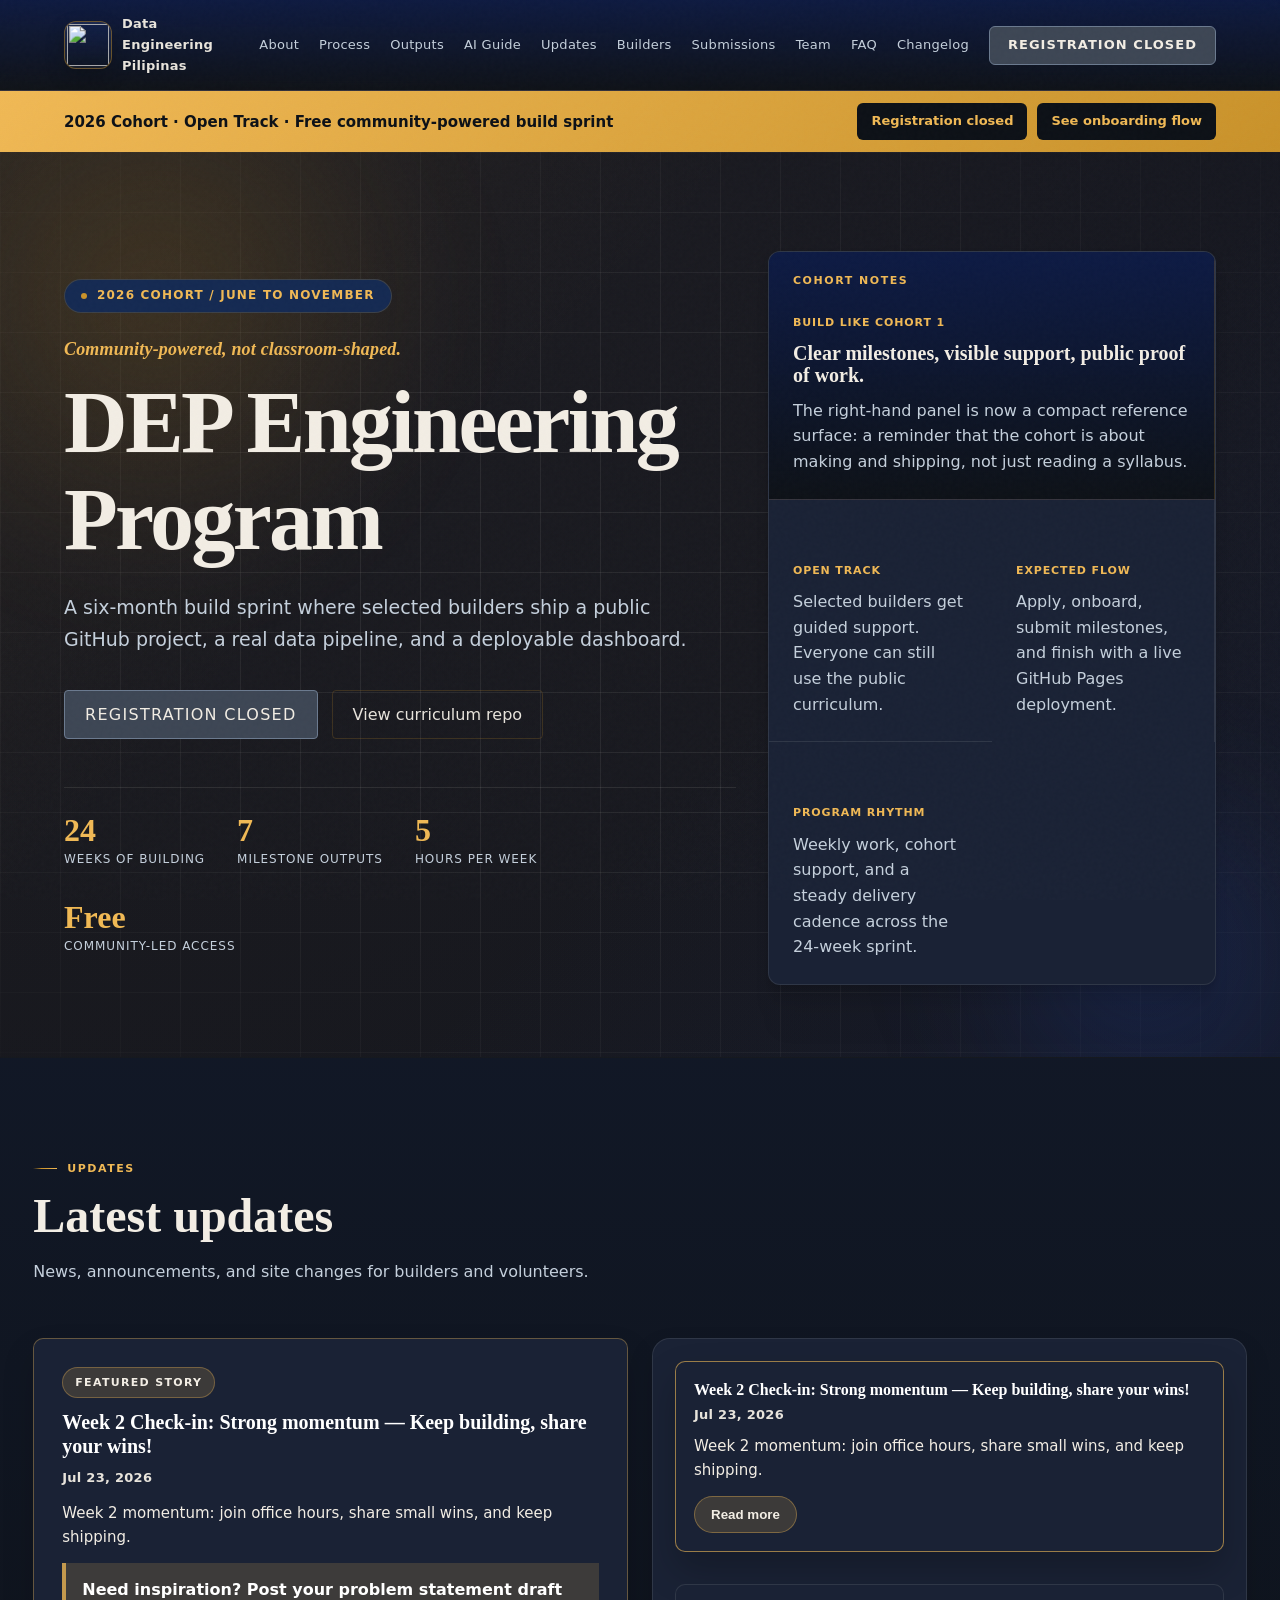
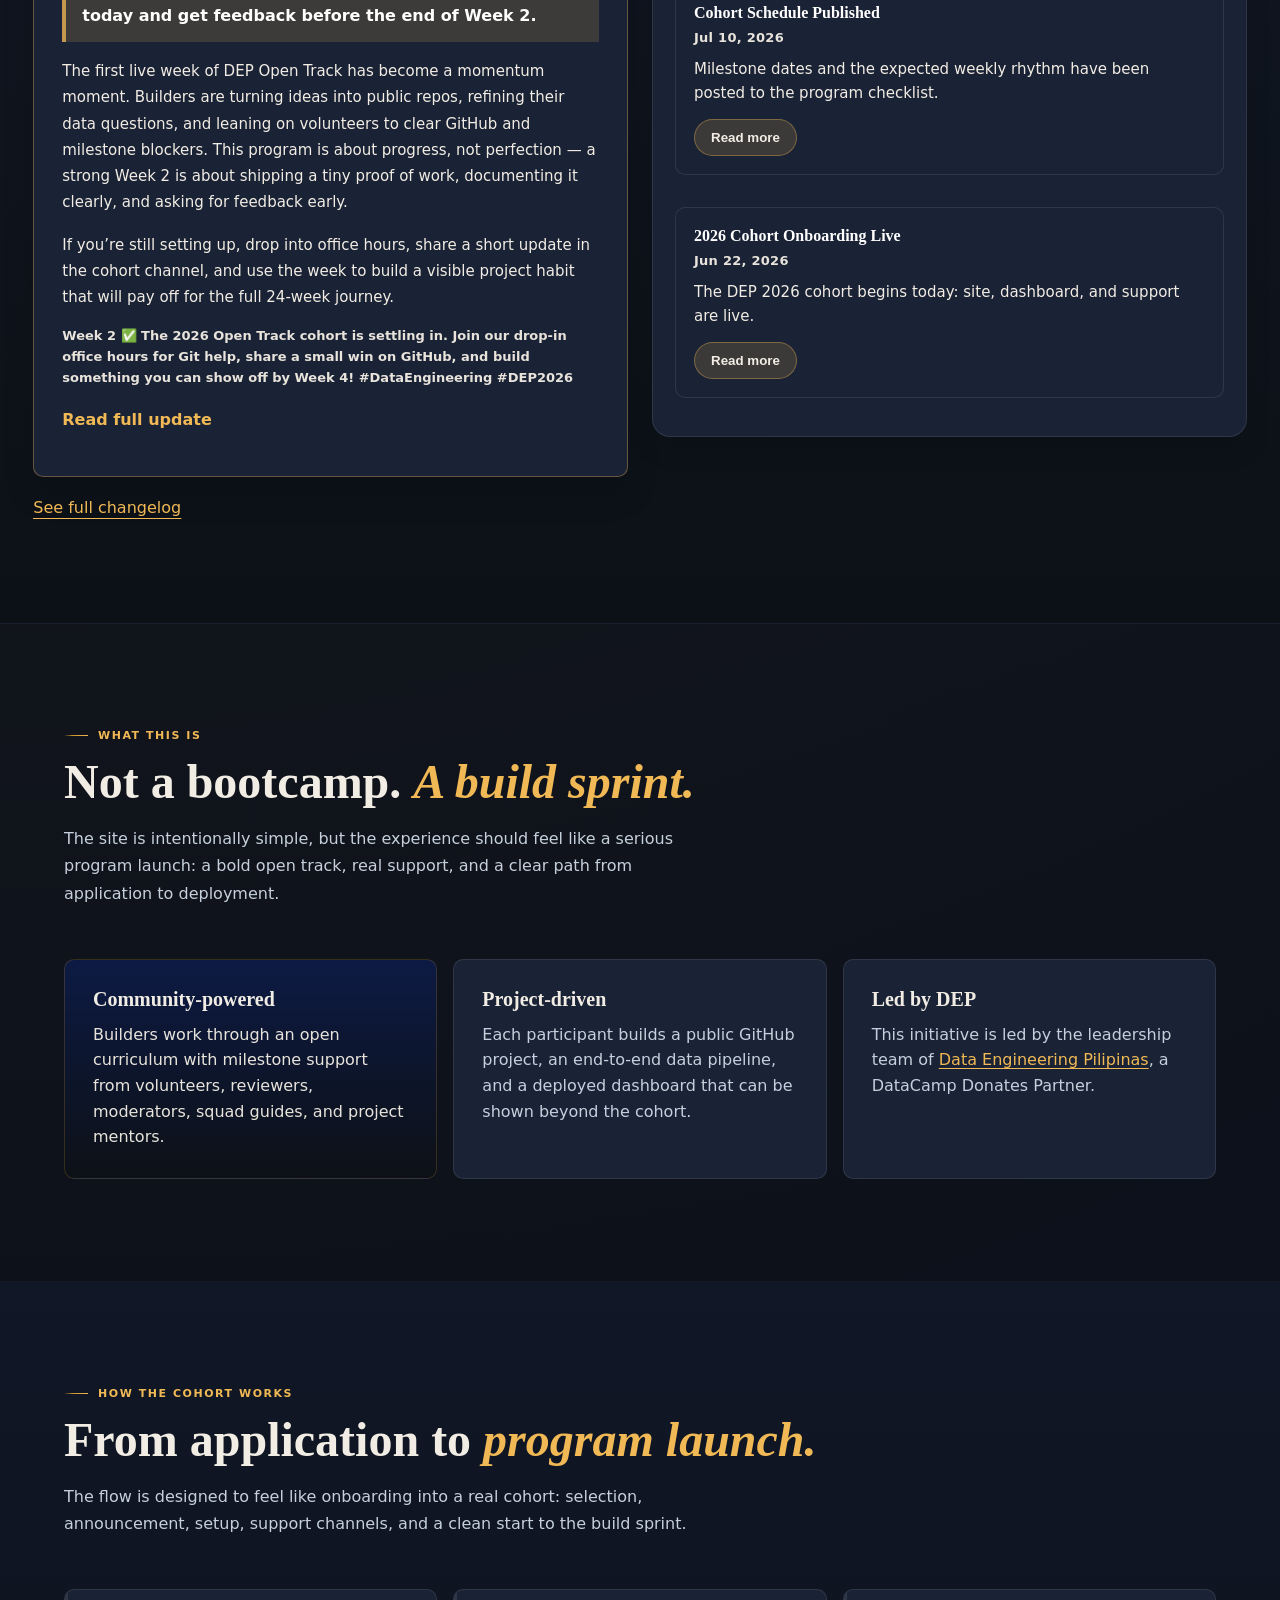
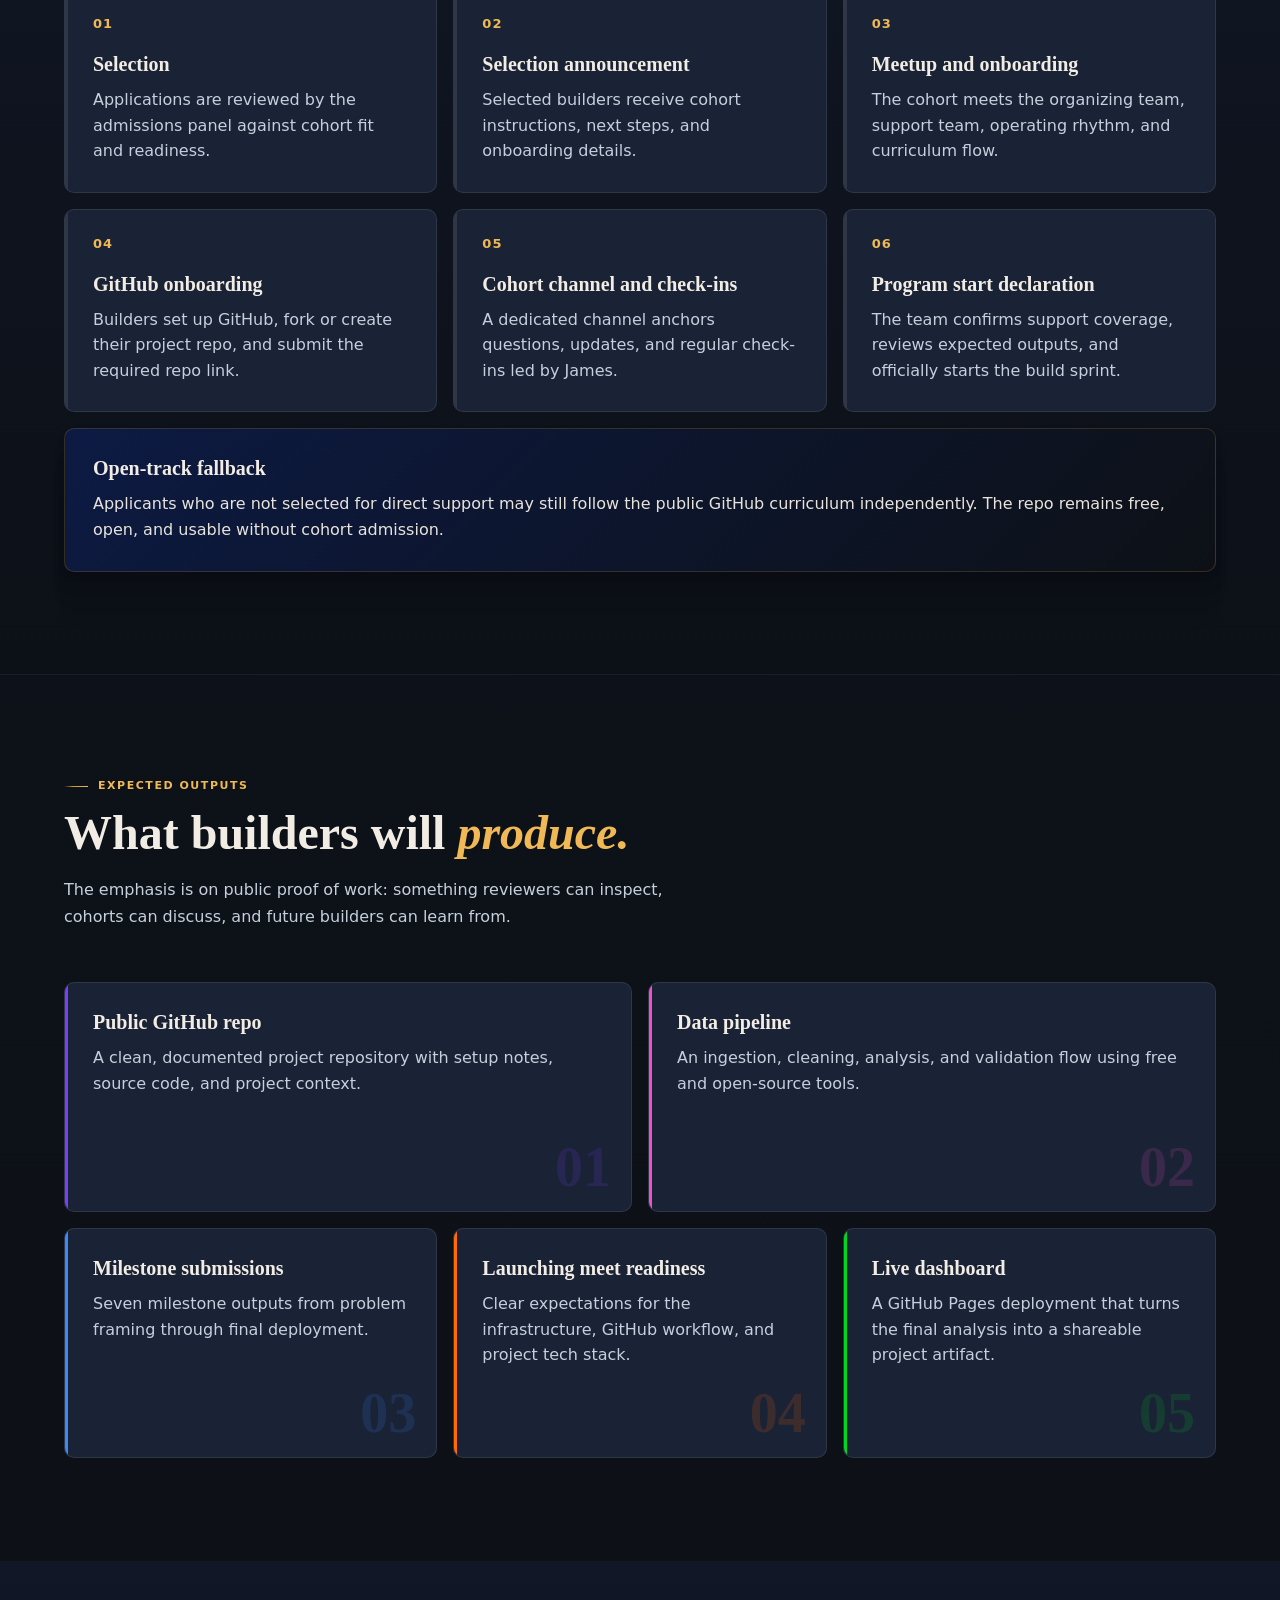
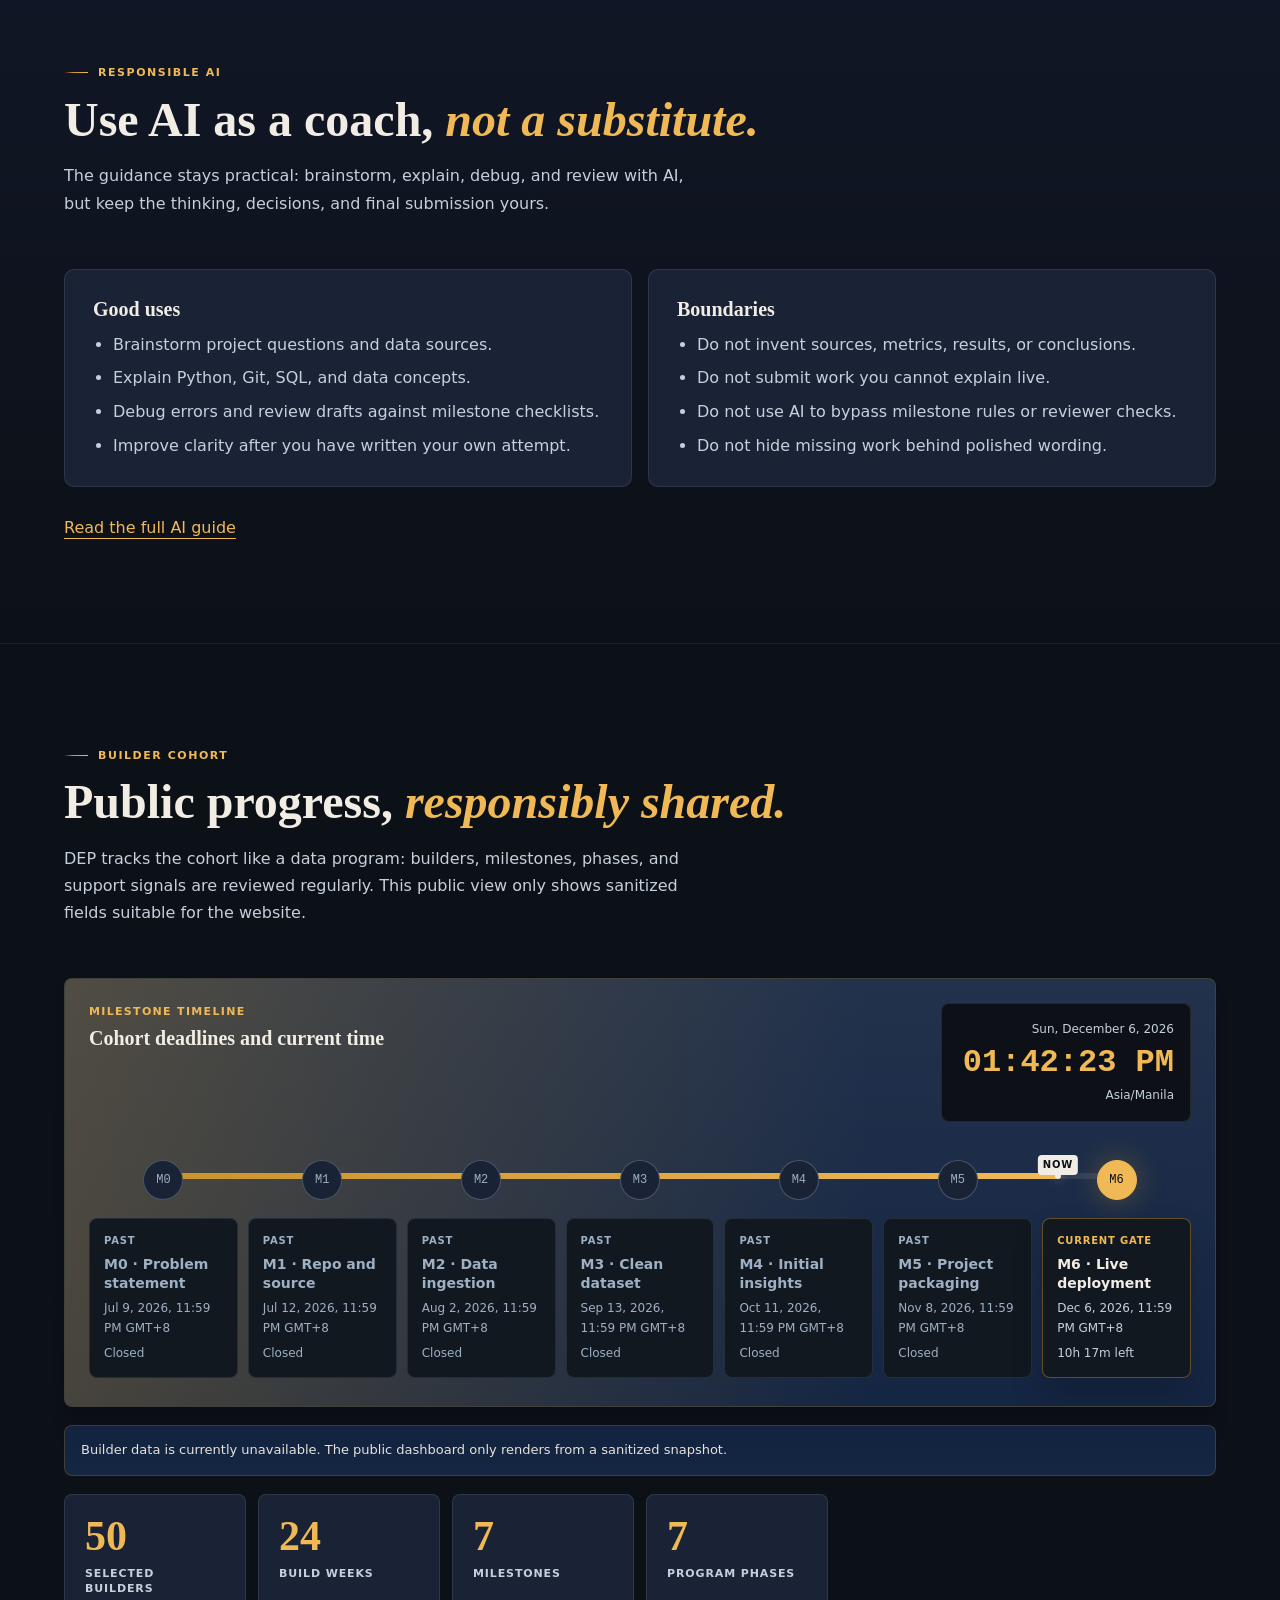
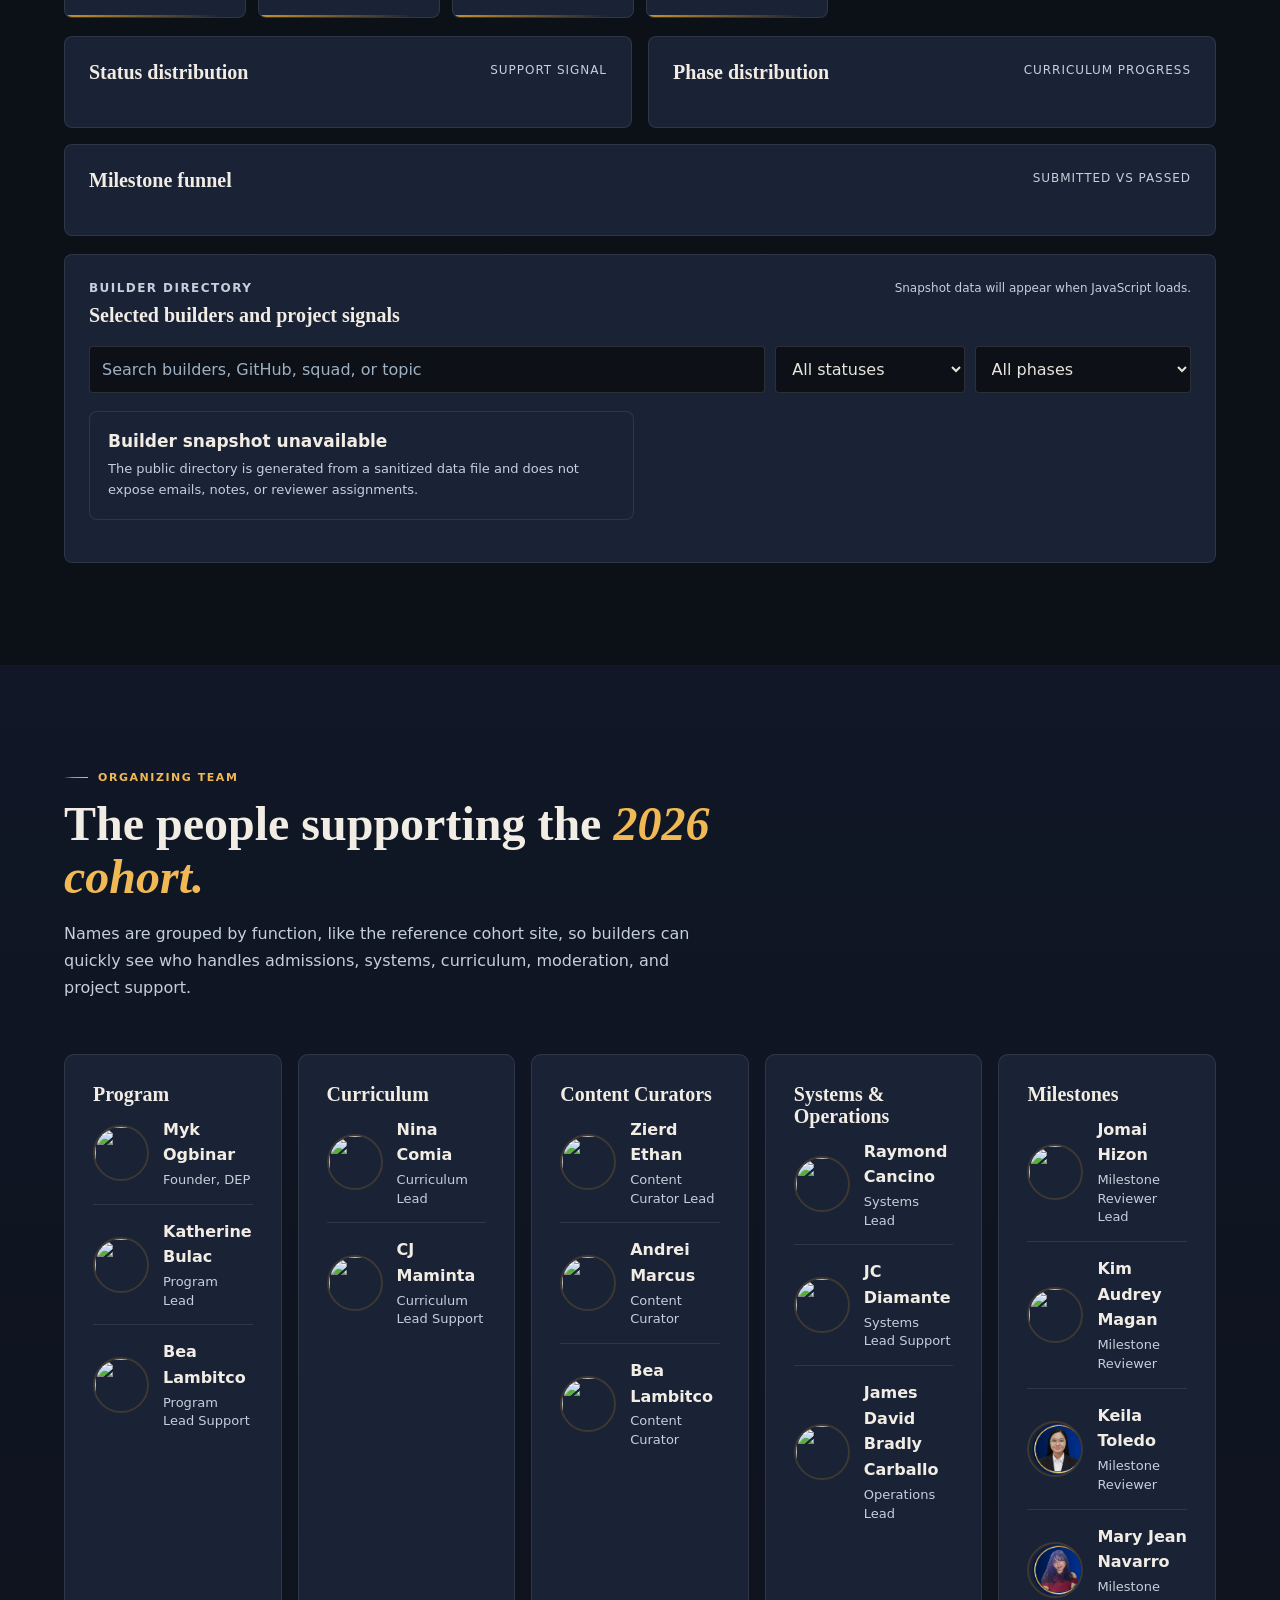
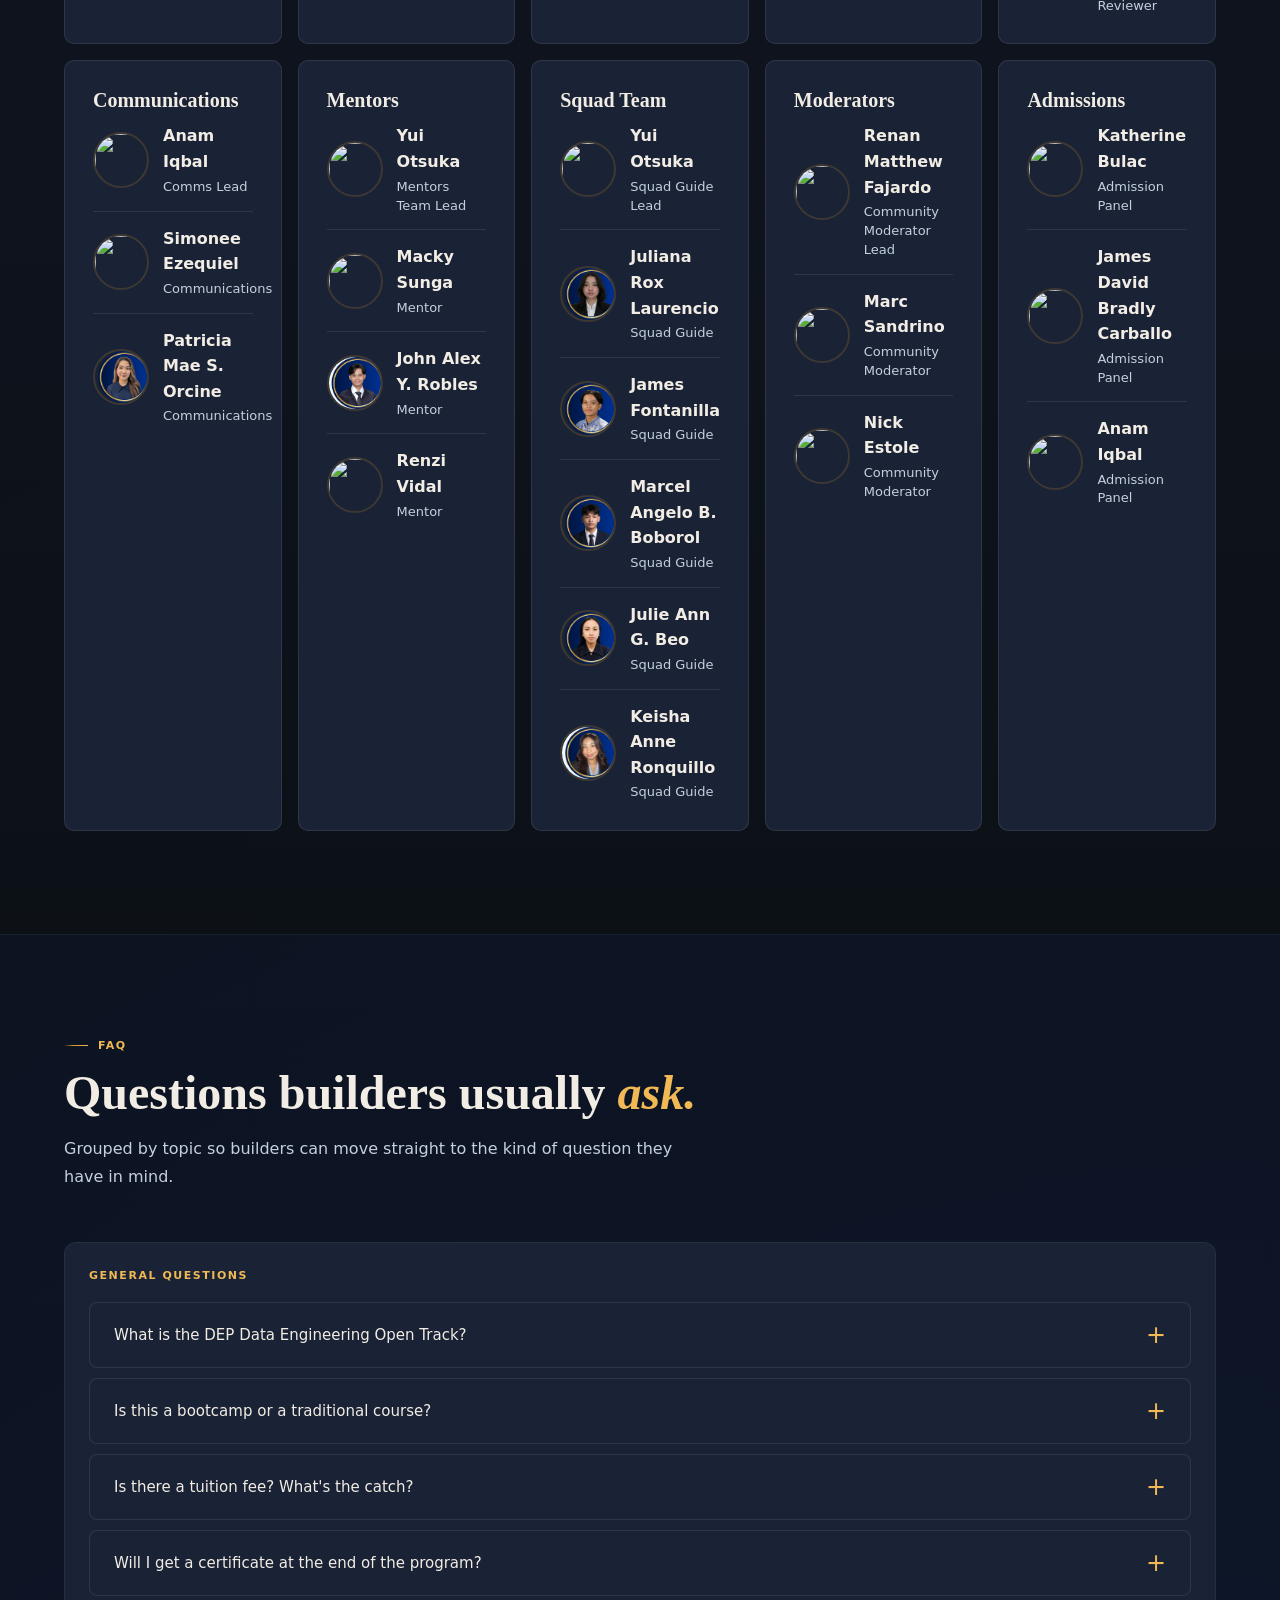
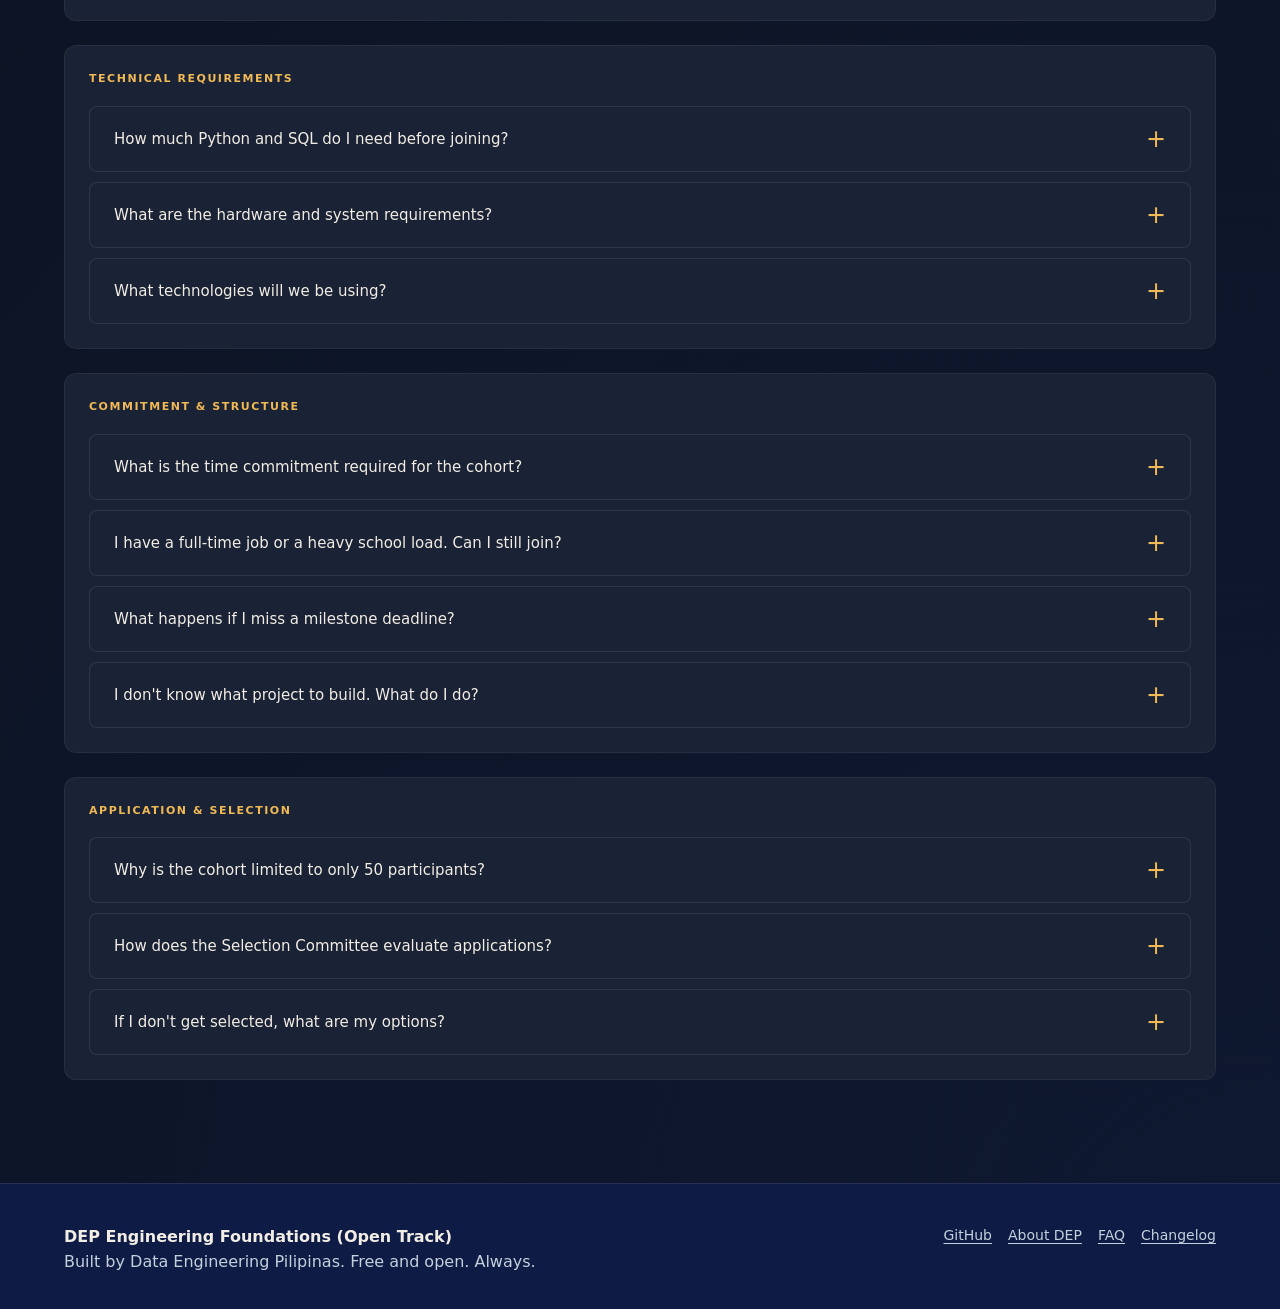
==== docs/index.html @ 357422e7 "fix volunteer LinkedIn URL and JSON-driven update routing" ====
<!doctype html>
<html lang="en">
    <head>
        <meta charset="utf-8" />
        <meta name="viewport" content="width=device-width, initial-scale=1" />
        <meta
            name="description"
            content="Onboarding site for the DEP Engineering Program (Open Track) 2026 Cohort, a community-powered build sprint by Data Engineering Pilipinas."
        />
        <title>DEP Engineering Program</title>
        <link rel="stylesheet" href="assets/site.css?v=10" />
    </head>
    <body>
        <a class="skip-link" href="#main">Skip to content</a>

        <header class="site-header">
            <nav class="nav" aria-label="Primary navigation">
                <a class="brand" href="#top">
                    <span class="brand-mark" aria-hidden="true">
                        <img src="assets/dep-logo.png" alt="" />
                    </span>
                    <span class="brand-text">Data Engineering Pilipinas</span>
                </a>

                <button
                    class="nav-toggle"
                    type="button"
                    aria-expanded="false"
                    aria-controls="nav-links"
                >
                    <span class="nav-toggle-bar"></span>
                    <span class="nav-toggle-bar"></span>
                    <span class="nav-toggle-bar"></span>
                    <span class="sr-only">Open navigation</span>
                </button>

                <div class="nav-links" id="nav-links">
                    <a href="#about">About</a>
                    <a href="#process">Process</a>
                    <a href="#outputs">Outputs</a>
                    <a href="ai-guide.html">AI Guide</a>
                    <a href="#updates">Updates</a>
                    <a href="#builders">Builders</a>
                    <a href="progress.html">Submissions</a>
                    <a href="#team">Team</a>
                    <a href="#faq">FAQ</a>
                    <a href="changelog.html">Changelog</a>
                    <span class="nav-cta nav-cta-closed"
                        >Registration closed</span
                    >
                </div>
            </nav>
        </header>

        <main id="main">
            <div
                class="announcement-bar"
                role="note"
                aria-label="Cohort announcement"
            >
                <div class="announcement-inner">
                    <p class="announcement-text">
                        2026 Cohort · Open Track · Free community-powered build
                        sprint
                    </p>
                    <div class="announcement-links">
                        <span class="announcement-closed"
                            >Registration closed</span
                        >
                        <a href="#process">See onboarding flow</a>
                    </div>
                </div>
            </div>

            <section class="hero" id="top" aria-labelledby="hero-title">
                <div class="hero-grid-bg" aria-hidden="true"></div>
                <div class="hero-glow hero-glow-gold" aria-hidden="true"></div>
                <div class="hero-glow hero-glow-blue" aria-hidden="true"></div>
                <div class="hero-copy">
                    <p class="hero-eyebrow">2026 Cohort / June to November</p>
                    <p class="hero-tagline">
                        Community-powered, not classroom-shaped.
                    </p>
                    <h1 id="hero-title">DEP Engineering Program</h1>
                    <p class="hero-lede">
                        A six-month build sprint where selected builders ship a
                        public GitHub project, a real data pipeline, and a
                        deployable dashboard.
                    </p>
                    <div class="hero-actions" id="register">
                        <span
                            class="button button-primary"
                            role="status"
                            aria-label="Registration closed"
                            >Registration closed</span
                        >
                        <a
                            class="button button-secondary"
                            href="https://github.com/dataengineeringpilipinas/dep-data-engineering-open-track"
                            target="_blank"
                            rel="noopener noreferrer"
                            >View curriculum repo<span class="sr-only">
                                (opens in new tab)</span
                            ></a
                        >
                    </div>
                    <div class="hero-stats" aria-label="Cohort highlights">
                        <div>
                            <span class="hero-stat-num">24</span>
                            <span class="hero-stat-label"
                                >Weeks of building</span
                            >
                        </div>
                        <div>
                            <span class="hero-stat-num">7</span>
                            <span class="hero-stat-label"
                                >Milestone outputs</span
                            >
                        </div>
                        <div>
                            <span class="hero-stat-num">5</span>
                            <span class="hero-stat-label">Hours per week</span>
                        </div>
                        <div>
                            <span class="hero-stat-num">Free</span>
                            <span class="hero-stat-label"
                                >Community-led access</span
                            >
                        </div>
                    </div>
                </div>

                <aside class="hero-panel" aria-label="Cohort notes">
                    <div class="panel-note panel-note-highlight">
                        <span class="panel-kicker">Build like Cohort 1</span>
                        <h2 class="panel-title">
                            Clear milestones, visible support, public proof of
                            work.
                        </h2>
                        <p>
                            The right-hand panel is now a compact reference
                            surface: a reminder that the cohort is about making
                            and shipping, not just reading a syllabus.
                        </p>
                    </div>
                    <div class="panel-note">
                        <span class="panel-kicker">Open track</span>
                        <p>
                            Selected builders get guided support. Everyone can
                            still use the public curriculum.
                        </p>
                    </div>
                    <div class="panel-note">
                        <span class="panel-kicker">Expected flow</span>
                        <p>
                            Apply, onboard, submit milestones, and finish with a
                            live GitHub Pages deployment.
                        </p>
                    </div>
                    <div class="panel-note">
                        <span class="panel-kicker">Program rhythm</span>
                        <p>
                            Weekly work, cohort support, and a steady delivery
                            cadence across the 24-week sprint.
                        </p>
                    </div>
                </aside>
            </section>

            <section class="content-band updates-band" id="updates" aria-labelledby="updates-title">
                <div class="section-heading">
                    <p class="section-label">Updates</p>
                    <h2 class="section-h2" id="updates-title">Latest updates</h2>
                    <p class="section-sub">News, announcements, and site changes for builders and volunteers.</p>
                </div>

                <div class="updates-list" data-updates aria-live="polite">
                    <p class="builder-empty">Loading updates...</p>
                </div>

                <p class="text-link"><a href="changelog.html">See full changelog</a></p>
            </section>

            <section
                class="content-band"
                id="about"
                aria-labelledby="about-title"
            >
                <div class="section-heading">
                    <p class="section-label">What this is</p>
                    <h2 class="section-h2" id="about-title">
                        Not a bootcamp. <em>A build sprint.</em>
                    </h2>
                    <p class="section-sub">
                        The site is intentionally simple, but the experience
                        should feel like a serious program launch: a bold open
                        track, real support, and a clear path from application
                        to deployment.
                    </p>
                </div>

                <div class="feature-grid">
                    <article class="feature-card feature-card-dark reveal">
                        <h3>Community-powered</h3>
                        <p>
                            Builders work through an open curriculum with
                            milestone support from volunteers, reviewers,
                            moderators, squad guides, and project mentors.
                        </p>
                    </article>
                    <article class="feature-card reveal reveal-delay-1">
                        <h3>Project-driven</h3>
                        <p>
                            Each participant builds a public GitHub project, an
                            end-to-end data pipeline, and a deployed dashboard
                            that can be shown beyond the cohort.
                        </p>
                    </article>
                    <article class="feature-card reveal reveal-delay-2">
                        <h3>Led by DEP</h3>
                        <p>
                            This initiative is led by the leadership team of
                            <a
                                href="https://dataengineering.ph/about.html"
                                target="_blank"
                                rel="noopener noreferrer"
                                >Data Engineering Pilipinas<span class="sr-only">
                                    (opens in new tab)</span
                                ></a
                            >, a DataCamp Donates Partner.
                        </p>
                    </article>
                </div>
            </section>

            <section
                class="content-band"
                id="process"
                aria-labelledby="process-title"
            >
                <div class="section-heading">
                    <p class="section-label">How the cohort works</p>
                    <h2 class="section-h2" id="process-title">
                        From application to <em>program launch.</em>
                    </h2>
                    <p class="section-sub">
                        The flow is designed to feel like onboarding into a real
                        cohort: selection, announcement, setup, support
                        channels, and a clean start to the build sprint.
                    </p>
                </div>

                <div class="timeline" aria-label="Cohort onboarding flow">
                    <article class="timeline-item reveal">
                        <span class="step-number" aria-hidden="true">01</span>
                        <h3>Selection</h3>
                        <p>
                            Applications are reviewed by the admissions panel
                            against cohort fit and readiness.
                        </p>
                    </article>
                    <article class="timeline-item reveal reveal-delay-1">
                        <span class="step-number" aria-hidden="true">02</span>
                        <h3>Selection announcement</h3>
                        <p>
                            Selected builders receive cohort instructions, next
                            steps, and onboarding details.
                        </p>
                    </article>
                    <article class="timeline-item reveal reveal-delay-2">
                        <span class="step-number" aria-hidden="true">03</span>
                        <h3>Meetup and onboarding</h3>
                        <p>
                            The cohort meets the organizing team, support team,
                            operating rhythm, and curriculum flow.
                        </p>
                    </article>
                    <article class="timeline-item reveal">
                        <span class="step-number" aria-hidden="true">04</span>
                        <h3>GitHub onboarding</h3>
                        <p>
                            Builders set up GitHub, fork or create their project
                            repo, and submit the required repo link.
                        </p>
                    </article>
                    <article class="timeline-item reveal reveal-delay-1">
                        <span class="step-number" aria-hidden="true">05</span>
                        <h3>Cohort channel and check-ins</h3>
                        <p>
                            A dedicated channel anchors questions, updates, and
                            regular check-ins led by James.
                        </p>
                    </article>
                    <article class="timeline-item reveal reveal-delay-2">
                        <span class="step-number" aria-hidden="true">06</span>
                        <h3>Program start declaration</h3>
                        <p>
                            The team confirms support coverage, reviews expected
                            outputs, and officially starts the build sprint.
                        </p>
                    </article>
                </div>

                <div class="notice-card">
                    <h3>Open-track fallback</h3>
                    <p>
                        Applicants who are not selected for direct support may
                        still follow the public GitHub curriculum independently.
                        The repo remains free, open, and usable without cohort
                        admission.
                    </p>
                </div>
            </section>

            <section
                class="content-band"
                id="outputs"
                aria-labelledby="outputs-title"
            >
                <div class="section-heading">
                    <p class="section-label">Expected outputs</p>
                    <h2 class="section-h2" id="outputs-title">
                        What builders will <em>produce.</em>
                    </h2>
                    <p class="section-sub">
                        The emphasis is on public proof of work: something
                        reviewers can inspect, cohorts can discuss, and future
                        builders can learn from.
                    </p>
                </div>

                <div class="category-grid">
                    <article class="category-card purple reveal">
                        <h3>Public GitHub repo</h3>
                        <p>
                            A clean, documented project repository with setup
                            notes, source code, and project context.
                        </p>
                        <span class="output-number" aria-hidden="true">01</span>
                    </article>
                    <article class="category-card pink reveal reveal-delay-1">
                        <h3>Data pipeline</h3>
                        <p>
                            An ingestion, cleaning, analysis, and validation
                            flow using free and open-source tools.
                        </p>
                        <span class="output-number" aria-hidden="true">02</span>
                    </article>
                    <article class="category-card blue reveal reveal-delay-2">
                        <h3>Milestone submissions</h3>
                        <p>
                            Seven milestone outputs from problem framing through
                            final deployment.
                        </p>
                        <span class="output-number" aria-hidden="true">03</span>
                    </article>
                    <article class="category-card orange reveal reveal-delay-1">
                        <h3>Launching meet readiness</h3>
                        <p>
                            Clear expectations for the infrastructure, GitHub
                            workflow, and project tech stack.
                        </p>
                        <span class="output-number" aria-hidden="true">04</span>
                    </article>
                    <article class="category-card green reveal reveal-delay-2">
                        <h3>Live dashboard</h3>
                        <p>
                            A GitHub Pages deployment that turns the final
                            analysis into a shareable project artifact.
                        </p>
                        <span class="output-number" aria-hidden="true">05</span>
                    </article>
                </div>
            </section>

            <section
                class="content-band ai-band"
                id="ai"
                aria-labelledby="ai-title"
            >
                <div class="section-heading">
                    <p class="section-label">Responsible AI</p>
                    <h2 class="section-h2" id="ai-title">
                        Use AI as a coach, <em>not a substitute.</em>
                    </h2>
                    <p class="section-sub">
                        The guidance stays practical: brainstorm, explain,
                        debug, and review with AI, but keep the thinking,
                        decisions, and final submission yours.
                    </p>
                </div>

                <div class="ai-grid">
                    <article class="feature-card reveal">
                        <h3>Good uses</h3>
                        <ul class="check-list">
                            <li>
                                Brainstorm project questions and data sources.
                            </li>
                            <li>
                                Explain Python, Git, SQL, and data concepts.
                            </li>
                            <li>
                                Debug errors and review drafts against milestone
                                checklists.
                            </li>
                            <li>
                                Improve clarity after you have written your own
                                attempt.
                            </li>
                        </ul>
                    </article>
                    <article class="feature-card reveal reveal-delay-1">
                        <h3>Boundaries</h3>
                        <ul class="check-list">
                            <li>
                                Do not invent sources, metrics, results, or
                                conclusions.
                            </li>
                            <li>Do not submit work you cannot explain live.</li>
                            <li>
                                Do not use AI to bypass milestone rules or
                                reviewer checks.
                            </li>
                            <li>
                                Do not hide missing work behind polished
                                wording.
                            </li>
                        </ul>
                    </article>
                </div>

                <a class="text-link" href="ai-guide.html"
                    >Read the full AI guide</a
                >
            </section>

            <section
                class="content-band builders-band"
                id="builders"
                aria-labelledby="builders-title"
            >
                <div class="section-heading">
                    <p class="section-label">Builder cohort</p>
                    <h2 class="section-h2" id="builders-title">
                        Public progress, <em>responsibly shared.</em>
                    </h2>
                    <p class="section-sub">
                        DEP tracks the cohort like a data program: builders,
                        milestones, phases, and support signals are reviewed
                        regularly. This public view only shows sanitized fields
                        suitable for the website.
                    </p>
                </div>

                <div class="builder-dashboard" data-builder-dashboard id="builder-directory">
                    <article
                        class="milestone-timeline-panel reveal"
                        aria-labelledby="milestone-timeline-title"
                    >
                        <div class="milestone-timeline-header">
                            <div>
                                <p class="builder-directory-label">
                                    Milestone timeline
                                </p>
                                <h3 id="milestone-timeline-title">
                                    Cohort deadlines and current time
                                </h3>
                            </div>
                            <time
                                class="timeline-clock"
                                id="timeline-now"
                                datetime=""
                            >
                                <span data-timeline-date>Loading date...</span>
                                <strong data-timeline-time>--:--:-- --</strong>
                                <small>Asia/Manila</small>
                            </time>
                        </div>

                        <div
                            class="timeline-rail-wrap"
                            data-timeline
                            aria-live="polite"
                        >
                            <p class="builder-empty">
                                Loading milestone deadlines...
                            </p>
                        </div>
                    </article>

                    <div
                        class="builder-dashboard-note"
                        data-builder-meta
                        aria-live="polite"
                    >
                        Loading the latest sanitized builder snapshot...
                    </div>

                    <div class="builder-stat-grid" data-builder-stats>
                        <article class="builder-stat-card reveal">
                            <span class="builder-stat-number">50</span>
                            <span class="builder-stat-label"
                                >Selected builders</span
                            >
                        </article>
                        <article class="builder-stat-card reveal reveal-delay-1">
                            <span class="builder-stat-number">24</span>
                            <span class="builder-stat-label">Build weeks</span>
                        </article>
                        <article class="builder-stat-card reveal reveal-delay-2">
                            <span class="builder-stat-number">7</span>
                            <span class="builder-stat-label">Milestones</span>
                        </article>
                        <article class="builder-stat-card reveal">
                            <span class="builder-stat-number">7</span>
                            <span class="builder-stat-label">Program phases</span>
                        </article>
                    </div>

                    <div class="builder-insight-grid">
                        <article class="builder-insight-card reveal">
                            <div class="builder-card-heading">
                                <h3>Status distribution</h3>
                                <span>Support signal</span>
                            </div>
                            <div
                                class="builder-bars"
                                data-builder-status-chart
                                aria-label="Builder status distribution"
                            ></div>
                        </article>
                        <article class="builder-insight-card reveal reveal-delay-1">
                            <div class="builder-card-heading">
                                <h3>Phase distribution</h3>
                                <span>Curriculum progress</span>
                            </div>
                            <div
                                class="builder-bars"
                                data-builder-phase-chart
                                aria-label="Builder phase distribution"
                            ></div>
                        </article>
                        <article class="builder-insight-card builder-insight-card-wide reveal reveal-delay-2">
                            <div class="builder-card-heading">
                                <h3>Milestone funnel</h3>
                                <span>Submitted vs passed</span>
                            </div>
                            <div
                                class="milestone-funnel"
                                data-builder-milestones
                                aria-label="Milestone submission funnel"
                            ></div>
                        </article>
                    </div>

                    <div class="builder-directory reveal">
                        <div class="builder-directory-head">
                            <div>
                                <p class="builder-directory-label">
                                    Builder directory
                                </p>
                                <h3>Selected builders and project signals</h3>
                            </div>
                            <p data-builder-count>
                                Snapshot data will appear when JavaScript loads.
                            </p>
                        </div>

                        <div class="builder-filters">
                            <label class="builder-filter-label" for="builder-search"
                                >Search builders</label
                            >
                            <input
                                id="builder-search"
                                type="search"
                                data-builder-search
                                placeholder="Search builders, GitHub, squad, or topic"
                            />
                            <label
                                class="builder-filter-label"
                                for="builder-status-filter"
                                >Filter by status</label
                            >
                            <select
                                id="builder-status-filter"
                                data-builder-status-filter
                            >
                                <option value="">All statuses</option>
                            </select>
                            <label
                                class="builder-filter-label"
                                for="builder-phase-filter"
                                >Filter by phase</label
                            >
                            <select
                                id="builder-phase-filter"
                                data-builder-phase-filter
                            >
                                <option value="">All phases</option>
                            </select>
                        </div>

                        <div
                            class="builder-list"
                            data-builder-list
                            aria-live="polite"
                        >
                            <article class="builder-card">
                                <div>
                                    <p class="builder-name">
                                        Builder snapshot unavailable
                                    </p>
                                    <p class="builder-topic">
                                        The public directory is generated from a
                                        sanitized data file and does not expose
                                        emails, notes, or reviewer assignments.
                                    </p>
                                </div>
                            </article>
                        </div>
                        <div class="builder-list-actions">
                            <button
                                class="builder-expand-button"
                                type="button"
                                data-builder-expand
                                hidden
                            >
                                Show all builders
                            </button>
                        </div>
                    </div>
                </div>
            </section>

            <section
                class="content-band"
                id="team"
                aria-labelledby="team-title"
            >
                <div class="section-heading">
                    <p class="section-label">Organizing team</p>
                    <h2 class="section-h2" id="team-title">
                        The people supporting the <em>2026 cohort.</em>
                    </h2>
                    <p class="section-sub">
                        Names are grouped by function, like the reference cohort
                        site, so builders can quickly see who handles
                        admissions, systems, curriculum, moderation, and project
                        support.
                    </p>
                </div>

                <div class="team-grid">
                    <article class="team-group reveal">
                        <h3>Program</h3>
                        <ul>
                            <li>
                                <img src="assets/volunteers/myk.png" alt="" class="volunteer-photo" loading="lazy" aria-hidden="true" />
                                <div class="volunteer-info">
                                <a href="https://www.linkedin.com/in/ogbinar/" target="_blank" rel="noopener noreferrer" aria-label="Myk Ogbinar on LinkedIn (opens in new tab)"><span>Myk Ogbinar</span></a><small>Founder, DEP</small>
                                </div>
                            </li>
                            <li>
                                <img src="assets/volunteers/kata.png" alt="" class="volunteer-photo" loading="lazy" aria-hidden="true" />
                                <div class="volunteer-info">
                                <a href="https://www.linkedin.com/in/katherinebulac/" target="_blank" rel="noopener noreferrer" aria-label="Katherine Bulac on LinkedIn (opens in new tab)"><span>Katherine Bulac</span></a><small>Program Lead</small>
                                </div>
                            </li>
                            <li>
                                <img src="assets/volunteers/bea.png" alt="" class="volunteer-photo" loading="lazy" aria-hidden="true" />
                                <div class="volunteer-info">
                                <a href="https://www.linkedin.com/in/bea-lambitco/" target="_blank" rel="noopener noreferrer" aria-label="Bea Lambitco on LinkedIn (opens in new tab)"><span>Bea Lambitco</span></a><small>Program Lead Support</small>
                                </div>
                            </li>
                        </ul>
                    </article>
                    <article class="team-group reveal">
                        <h3>Curriculum</h3>
                        <ul>
                            <li>
                                <img src="assets/volunteers/nina.png" alt="" class="volunteer-photo" loading="lazy" aria-hidden="true" />
                                <div class="volunteer-info">
                                <a href="https://www.linkedin.com/in/nina-comia/" target="_blank" rel="noopener noreferrer" aria-label="Nina Comia on LinkedIn (opens in new tab)"><span>Nina Comia</span></a><small>Curriculum Lead</small>
                                </div>
                            </li>
                            <li>
                                <img src="assets/volunteers/cj.png" alt="" class="volunteer-photo" loading="lazy" aria-hidden="true" />
                                <div class="volunteer-info">
                                <a href="https://www.linkedin.com/in/carlos-jude-maminta/" target="_blank" rel="noopener noreferrer" aria-label="CJ Maminta on LinkedIn (opens in new tab)"><span>CJ Maminta</span></a><small>Curriculum Lead Support</small>
                                </div>
                            </li>
                        </ul>
                    </article>
                    <article class="team-group reveal reveal-delay-1">
                        <h3>Content Curators</h3>
                        <ul>
                            <li>
                                <img src="assets/volunteers/ethan.png" alt="" class="volunteer-photo" loading="lazy" aria-hidden="true" />
                                <div class="volunteer-info">
                                <a href="https://www.linkedin.com/in/thanreiz/" target="_blank" rel="noopener noreferrer" aria-label="Zierd Ethan on LinkedIn (opens in new tab)"><span>Zierd Ethan</span></a><small>Content Curator Lead</small>
                                </div>
                            </li>
                            <li>
                                <img src="assets/volunteers/andrei.png" alt="" class="volunteer-photo" loading="lazy" aria-hidden="true" />
                                <div class="volunteer-info">
                                <a href="https://www.linkedin.com/in/guinto123" target="_blank" rel="noopener noreferrer" aria-label="Andrei Marcus on LinkedIn (opens in new tab)"><span>Andrei Marcus</span></a><small>Content Curator</small>
                                </div>
                            </li>
                            <li>
                                <img src="assets/volunteers/bea.png" alt="" class="volunteer-photo" loading="lazy" aria-hidden="true" />
                                <div class="volunteer-info">
                                <a href="https://www.linkedin.com/in/bea-lambitco/" target="_blank" rel="noopener noreferrer" aria-label="Bea Lambitco on LinkedIn (opens in new tab)"><span>Bea Lambitco</span></a><small>Content Curator</small>
                                </div>
                            </li>
                        </ul>
                    </article>
                    <article class="team-group reveal reveal-delay-2">
                        <h3>Systems & Operations</h3>
                        <ul>
                            <li>
                                <img src="assets/volunteers/raymond.png" alt="" class="volunteer-photo" loading="lazy" aria-hidden="true" />
                                <div class="volunteer-info">
                                <a href="https://www.linkedin.com/in/cancinoraymond/" target="_blank" rel="noopener noreferrer" aria-label="Raymond Cancino on LinkedIn (opens in new tab)"><span>Raymond Cancino</span></a><small>Systems Lead</small>
                                </div>
                            </li>
                            <li>
                                <img src="assets/volunteers/jc.png" alt="" class="volunteer-photo" loading="lazy" aria-hidden="true" />
                                <div class="volunteer-info">
                                <a href="https://www.linkedin.com/in/jcdiamante/" target="_blank" rel="noopener noreferrer" aria-label="JC Diamante on LinkedIn (opens in new tab)"><span>JC Diamante</span></a><small>Systems Lead Support</small>
                                </div>
                            </li>
                            <li>
                                <img src="assets/volunteers/james.png" alt="" class="volunteer-photo" loading="lazy" aria-hidden="true" />
                                <div class="volunteer-info">
                                <a href="https://www.linkedin.com/in/bradly-carballo/" target="_blank" rel="noopener noreferrer" aria-label="James David Bradly Carballo on LinkedIn (opens in new tab)"><span>James David Bradly Carballo</span></a><small>Operations Lead</small>
                                </div>
                            </li>
                        </ul>
                    </article>
                    <article class="team-group reveal reveal-delay-1">
                        <h3>Milestones</h3>
                        <ul>                            
                            <li>
                                <img src="assets/volunteers/jomai.png" alt="" class="volunteer-photo" loading="lazy" aria-hidden="true" />
                                <div class="volunteer-info">
                                <a href="https://www.linkedin.com/in/jomai-hizon/" target="_blank" rel="noopener noreferrer" aria-label="Jomai Hizon on LinkedIn (opens in new tab)"><span>Jomai Hizon</span></a><small>Milestone Reviewer Lead</small>
                                </div>
                            </li>
                            <li>
                                <img src="assets/volunteers/kim.png" alt="" class="volunteer-photo" loading="lazy" aria-hidden="true" />
                                <div class="volunteer-info">
                                <a href="https://www.linkedin.com/in/kim-audrey-magan" target="_blank" rel="noopener noreferrer" aria-label="Kim Audrey Magan on LinkedIn (opens in new tab)"><span>Kim Audrey Magan</span></a><small>Milestone Reviewer</small>
                                </div>
                            </li>
                            <li>
                                <img src="assets/volunteers/Keila.png" alt="" class="volunteer-photo" loading="lazy" aria-hidden="true" />
                                <div class="volunteer-info">
                                <a href="https://www.linkedin.com/in/keilatoledo/" target="_blank" rel="noopener noreferrer" aria-label="Keila Toledo on LinkedIn (opens in new tab)"><span>Keila Toledo</span></a><small>Milestone Reviewer</small>
                                </div>
                            </li>
                            <li>
                                <img src="assets/volunteers/Mary Jean.png" alt="" class="volunteer-photo" loading="lazy" aria-hidden="true" />
                                <div class="volunteer-info">
                                <a href="https://www.linkedin.com/in/goingmeri" target="_blank" rel="noopener noreferrer" aria-label="Mary Jean Navarro on LinkedIn (opens in new tab)"><span>Mary Jean Navarro</span></a><small>Milestone Reviewer</small>
                                </div>
                            </li>
                        </ul>
                    </article>
                    <article class="team-group reveal reveal-delay-1">
                        <h3>Communications</h3>
                        <ul>
                            <li>
                                <img src="assets/volunteers/anam.png" alt="" class="volunteer-photo" loading="lazy" aria-hidden="true" />
                                <div class="volunteer-info">
                                <a href="https://www.linkedin.com/in/anam-mazhar-iqbal-8483601ba/" target="_blank" rel="noopener noreferrer" aria-label="Anam Iqbal on LinkedIn (opens in new tab)"><span>Anam Iqbal</span></a><small>Comms Lead</small>
                                </div>
                            </li>                            
                            <li>
                                <img src="assets/volunteers/simonee.png" alt="" class="volunteer-photo" loading="lazy" aria-hidden="true" />
                                <div class="volunteer-info">
                                <a href="https://www.linkedin.com/in/stimmie/" target="_blank" rel="noopener noreferrer" aria-label="Simonee Ezequiel on LinkedIn (opens in new tab)"><span>Simonee Ezequiel</span></a><small>Communications</small>
                                </div>
                            </li>
                            <li>
                                <img src="assets/volunteers/Trish.png" alt="" class="volunteer-photo" loading="lazy" aria-hidden="true" />
                                <div class="volunteer-info">
                                <a href="https://www.linkedin.com/in/patricia-mae-orcine-6ba0a4285/" target="_blank" rel="noopener noreferrer" aria-label="Patricia Mae S. Orcine on LinkedIn (opens in new tab)"><span>Patricia Mae S. Orcine</span></a><small>Communications</small>
                                </div>
                            </li>
                        </ul>
                    </article>
                    <article class="team-group reveal">
                        <h3>Mentors</h3>
                        <ul>
                            <li>
                                <img src="assets/volunteers/yui.png" alt="" class="volunteer-photo" loading="lazy" aria-hidden="true" />
                                <div class="volunteer-info">
                                <a href="https://www.linkedin.com/in/yuichiotsuka" target="_blank" rel="noopener noreferrer" aria-label="Yui Otsuka on LinkedIn (opens in new tab)"><span>Yui Otsuka</span></a><small>Mentors Team Lead</small>
                                </div>
                            </li>
                            <li>
                                <img src="assets/volunteers/macky.png" alt="" class="volunteer-photo" loading="lazy" aria-hidden="true" />
                                <div class="volunteer-info">
                                <a href="https://www.linkedin.com/in/bob-mathew-sunga-651a44375/" target="_blank" rel="noopener noreferrer" aria-label="Macky Sunga on LinkedIn (opens in new tab)"><span>Macky Sunga</span></a><small>Mentor</small>
                                </div>
                            </li>
                            <li>
                                <img src="assets/volunteers/Alex.JPG" alt="" class="volunteer-photo" loading="lazy" aria-hidden="true" />
                                <div class="volunteer-info">
                                <a href="https://www.linkedin.com/in/ahleksu/" target="_blank" rel="noopener noreferrer" aria-label="John Alex Y. Robles on LinkedIn (opens in new tab)"><span>John Alex Y. Robles</span></a><small>Mentor</small>
                                </div>
                            </li>
                                                      
                            <li>
                                <img src="assets/volunteers/renzi.png" alt="" class="volunteer-photo" loading="lazy" aria-hidden="true" />
                                <div class="volunteer-info">
                                <a href="https://www.linkedin.com/in/ultrenz-vidal" target="_blank" rel="noopener noreferrer" aria-label="Renzi Vidal on LinkedIn (opens in new tab)"><span>Renzi Vidal</span></a><small>Mentor</small>
                                </div>
                            </li>
                        </ul>
                    </article>
                    <article class="team-group reveal reveal-delay-2">
                        <h3>Squad Team</h3>
                        <ul>
                            <li>
                                <img src="assets/volunteers/yui.png" alt="" class="volunteer-photo" loading="lazy" aria-hidden="true" />
                                <div class="volunteer-info">
                                <a href="https://www.linkedin.com/in/yuichiotsuka" target="_blank" rel="noopener noreferrer" aria-label="Yui Otsuka on LinkedIn (opens in new tab)"><span>Yui Otsuka</span></a><small>Squad Guide Lead</small>
                                </div>
                            </li>                          
                            <li>
                                <img src="assets/volunteers/juliana.png" alt="" class="volunteer-photo" loading="lazy" aria-hidden="true" />
                                <div class="volunteer-info">
                                <a href="https://www.linkedin.com/in/juliana-laurencio" target="_blank" rel="noopener noreferrer" aria-label="Juliana Rox Laurencio on LinkedIn (opens in new tab)"><span>Juliana Rox Laurencio</span></a><small>Squad Guide</small>
                                </div>
                            </li>
                            <li>
                                <img src="assets/volunteers/james f.png" alt="" class="volunteer-photo" loading="lazy" aria-hidden="true" />
                                <div class="volunteer-info">
                                <a href="https://www.linkedin.com/in/jamesrfontanilla" target="_blank" rel="noopener noreferrer" aria-label="James Fontanilla on LinkedIn (opens in new tab)"><span>James Fontanilla</span></a><small>Squad Guide</small>
                                </div>
                            </li>
                            <li>
                                <img src="assets/volunteers/marcel.png" alt="" class="volunteer-photo" loading="lazy" aria-hidden="true" />
                                <div class="volunteer-info">
                                <a href="https://www.linkedin.com/in/boborol-marcel-angelo-beloy-05692b305/" target="_blank" rel="noopener noreferrer" aria-label="Marcel Angelo B. Boborol on LinkedIn (opens in new tab)"><span>Marcel Angelo B. Boborol</span></a><small>Squad Guide</small>
                                </div>
                            </li>
                            <li>
                                <img src="assets/volunteers/julie.png" alt="" class="volunteer-photo" loading="lazy" aria-hidden="true" />
                                <div class="volunteer-info">
                                <a href="https://www.linkedin.com/in/julie-ann-beo-67b686418" target="_blank" rel="noopener noreferrer" aria-label="Julie Ann G. Beo on LinkedIn (opens in new tab)"><span>Julie Ann G. Beo</span></a><small>Squad Guide</small>
                                </div>
                            </li>
                            <li>
                                <img src="assets/volunteers/keisha.png" alt="" class="volunteer-photo" loading="lazy" aria-hidden="true" />
                                <div class="volunteer-info">
                                <a href="https://www.linkedin.com/in/keisha-anne-ronquillo-aa7745426/" target="_blank" rel="noopener noreferrer" aria-label="Keisha Anne Ronquillo on LinkedIn (opens in new tab)"><span>Keisha Anne Ronquillo</span></a><small>Squad Guide</small>
                                </div>
                            </li>
                        </ul>
                    </article>
                    <article class="team-group reveal">
                        <h3>Moderators</h3>
                        <ul>
                            <li>
                                <img src="assets/volunteers/renan.png" alt="" class="volunteer-photo" loading="lazy" aria-hidden="true" />
                                <div class="volunteer-info">
                                <a href="https://www.linkedin.com/in/irenanmatthew/" target="_blank" rel="noopener noreferrer" aria-label="Renan Matthew Fajardo on LinkedIn (opens in new tab)"><span>Renan Matthew Fajardo</span></a><small>Community Moderator Lead</small>
                                </div>
                            </li>
                            <li>
                                <img src="assets/volunteers/marc.png" alt="" class="volunteer-photo" loading="lazy" aria-hidden="true" />
                                <div class="volunteer-info">
                                <a href="https://www.linkedin.com/in/marc-sandrino-78927b112/" target="_blank" rel="noopener noreferrer" aria-label="Marc Sandrino on LinkedIn (opens in new tab)"><span>Marc Sandrino</span></a><small>Community Moderator</small>
                                </div>
                            </li>
                            <li>
                                <img src="assets/volunteers/nick.png" alt="" class="volunteer-photo" loading="lazy" aria-hidden="true" />
                                <div class="volunteer-info">
                                <a href="https://www.linkedin.com/in/nicholailim" target="_blank" rel="noopener noreferrer" aria-label="Nick Estole on LinkedIn (opens in new tab)"><span>Nick Estole</span></a><small>Community Moderator</small>
                                </div>
                            </li>                            
                        </ul>
                    </article>
                    <article class="team-group reveal reveal-delay-1">
                        <h3>Admissions</h3>
                        <ul>
                            <li>
                                <img src="assets/volunteers/kata.png" alt="" class="volunteer-photo" loading="lazy" aria-hidden="true" />
                                <div class="volunteer-info">
                                <a href="https://www.linkedin.com/in/katherinebulac/" target="_blank" rel="noopener noreferrer" aria-label="Katherine Bulac on LinkedIn (opens in new tab)"><span>Katherine Bulac</span></a><small>Admission Panel</small>
                                </div>
                            </li>
                            <li>
                                <img src="assets/volunteers/james.png" alt="" class="volunteer-photo" loading="lazy" aria-hidden="true" />
                                <div class="volunteer-info">
                                <a href="https://www.linkedin.com/in/bradly-carballo/" target="_blank" rel="noopener noreferrer" aria-label="James David Bradly Carballo on LinkedIn (opens in new tab)"><span>James David Bradly Carballo</span></a><small>Admission Panel</small>
                                </div>
                            </li>
                            <li>
                                <img src="assets/volunteers/anam.png" alt="" class="volunteer-photo" loading="lazy" aria-hidden="true" />
                                <div class="volunteer-info">
                                <a href="https://www.linkedin.com/in/anam-mazhar-iqbal-8483601ba/" target="_blank" rel="noopener noreferrer" aria-label="Anam Iqbal on LinkedIn (opens in new tab)"><span>Anam Iqbal</span></a><small>Admission Panel</small>
                                </div>
                            </li>
                        </ul>
                    </article>
                </div>
            </section>

            <section class="content-band" id="faq" aria-labelledby="faq-title">
                <div class="section-heading">
                    <p class="section-label">FAQ</p>
                    <h2 class="section-h2" id="faq-title">
                        Questions builders usually <em>ask.</em>
                    </h2>
                    <p class="section-sub">
                        Grouped by topic so builders can move straight to the
                        kind of question they have in mind.
                    </p>
                </div>

                <div class="faq-categories">
                    <article class="faq-category reveal">
                        <p class="faq-category-label">General Questions</p>
                        <div class="faq-list">
                            <details class="reveal">
                                <summary>
                                    What is the DEP Data Engineering Open Track?
                                </summary>
                                <p>
                                    The DEP Data Engineering Open Track is a
                                    six-month, community-powered, project-driven
                                    learning journey. It guides aspiring data
                                    engineers through building, deploying, and
                                    owning a production-grade data pipeline from
                                    scratch.
                                </p>
                            </details>
                            <details class="reveal">
                                <summary>
                                    Is this a bootcamp or a traditional course?
                                </summary>
                                <p>
                                    No. We treat it as an anti-course: no
                                    traditional lectures, no hand-holding
                                    tutorials, and no spoon-fed answers. The
                                    program provides milestones, review
                                    guardrails, and community support, but you
                                    are responsible for researching, debugging,
                                    and executing your own project.
                                </p>
                            </details>
                            <details class="reveal">
                                <summary>
                                    Is there a tuition fee? What's the catch?
                                </summary>
                                <p>
                                    The program is 100% free and
                                    community-powered. The only currency
                                    expected is your time, grit, and commitment
                                    to meeting weekly project milestones.
                                </p>
                            </details>
                            <details class="reveal">
                                <summary>
                                    Will I get a certificate at the end of the
                                    program?
                                </summary>
                                <p>
                                    Instead of a paper certificate, finishers
                                    earn official recognition as a DEP Certified
                                    Builder. The real proof is a live end-to-end
                                    data pipeline, a well-documented GitHub
                                    repository, and a public dashboard hosted on
                                    GitHub Pages.
                                </p>
                            </details>
                        </div>
                    </article>

                    <article class="faq-category reveal reveal-delay-1">
                        <p class="faq-category-label">Technical Requirements</p>
                        <div class="faq-list">
                            <details class="reveal">
                                <summary>
                                    How much Python and SQL do I need before
                                    joining?
                                </summary>
                                <p>
                                    You should already have a solid foundational
                                    baseline: basic Python syntax, data types,
                                    loops, and fundamental SQL queries like
                                    joins, aggregations, and filtering. The
                                    cohort focuses on using those tools in real
                                    data pipelines and deployable projects.
                                </p>
                            </details>
                            <details class="reveal">
                                <summary>
                                    What are the hardware and system
                                    requirements?
                                </summary>
                                <p>
                                    You need access to a functional laptop or
                                    desktop computer and a stable internet
                                    connection. Your system must support a local
                                    Python environment, a code editor such as VS
                                    Code, and Git commands.
                                </p>
                            </details>
                            <details class="reveal">
                                <summary>
                                    What technologies will we be using?
                                </summary>
                                <p>
                                    The curriculum uses a lean open-source
                                    stack: Python, SQL, Git/GitHub, and APIs to
                                    ingest, transform, move, and visualize data.
                                </p>
                            </details>
                        </div>
                    </article>

                    <article class="faq-category reveal">
                        <p class="faq-category-label">Commitment & Structure</p>
                        <div class="faq-list">
                            <details class="reveal">
                                <summary>
                                    What is the time commitment required for the
                                    cohort?
                                </summary>
                                <p>
                                    You should commit at least 5 hours per week
                                    for 6 months, or roughly 120 hours total.
                                    The rhythm is self-paced through the week,
                                    with milestone target deadlines to help you
                                    stay on pace.
                                </p>
                            </details>
                            <details class="reveal">
                                <summary>
                                    I have a full-time job or a heavy school
                                    load. Can I still join?
                                </summary>
                                <p>
                                    Yes. The pacing is meant to work for
                                    students and working professionals, but you
                                    still need to protect those 5 hours each
                                    week. If you cannot commit to the finish
                                    line, do not take a slot from someone who
                                    can.
                                </p>
                            </details>
                            <details class="reveal">
                                <summary>
                                    What happens if I miss a milestone deadline?
                                </summary>
                                <p>
                                    Your issue remains open and continues
                                    through the normal automated checks,
                                    prerequisite queue, and human review. The
                                    system adds a late-submission indicator so
                                    the timing stays visible, but it does not
                                    reject or close the issue. Continue on that
                                    original issue instead of opening a
                                    replacement.
                                </p>
                            </details>
                            <details class="reveal">
                                <summary>
                                    I don't know what project to build. What do
                                    I do?
                                </summary>
                                <p>
                                    Start with a question you genuinely want
                                    answered. Good public-data topics include
                                    traffic and transport, crop prices and
                                    agriculture, health facility access, flood
                                    and typhoon patterns, and education
                                    statistics. Your project does not need to be
                                    groundbreaking; it needs to be answerable
                                    with real data.
                                </p>
                            </details>
                        </div>
                    </article>

                    <article class="faq-category reveal reveal-delay-1">
                        <p class="faq-category-label">
                            Application & Selection
                        </p>
                        <div class="faq-list">
                            <details class="reveal">
                                <summary>
                                    Why is the cohort limited to only 50
                                    participants?
                                </summary>
                                <p>
                                    We limit the inaugural cohort to 50 builders
                                    so the team can provide meaningful code
                                    reviews, mentorship, and community
                                    accountability.
                                </p>
                            </details>
                            <details class="reveal">
                                <summary>
                                    How does the Selection Committee evaluate
                                    applications?
                                </summary>
                                <p>
                                    Applications are reviewed for foundations,
                                    resources, intent, and grit: Python and SQL
                                    familiarity, the hardware and internet
                                    needed to participate, clear motivation to
                                    learn and execute, and visible commitment to
                                    finishing the six-month journey.
                                </p>
                            </details>
                            <details class="reveal">
                                <summary>
                                    If I don't get selected, what are my
                                    options?
                                </summary>
                                <p>
                                    Not being selected does not end your
                                    journey. You can continue building your
                                    skills through free resources from our
                                    official partners, DataCamp and WorldQuant
                                    University. You can also explore
                                    <a
                                        href="https://dataengineering.ph/resources.html"
                                        target="_blank"
                                        rel="noopener noreferrer"
                                        >learning materials</a
                                    >,
                                    <a
                                        href="https://www.youtube.com/@DataEngineeringPilipinas"
                                        target="_blank"
                                        rel="noopener noreferrer"
                                        >past sessions</a
                                    >, and
                                    <a
                                        href="https://www.meetup.com/data-engineering-pilipinas/"
                                        target="_blank"
                                        rel="noopener noreferrer"
                                        >community activities</a
                                    >
                                    available through the
                                    <a
                                        href="https://dataengineering.ph"
                                        target="_blank"
                                        rel="noopener noreferrer"
                                        >Data Engineering Pilipinas</a
                                    >
                                    website. Stay engaged, keep learning, and
                                    feel free to apply again in the next cohort
                                    cycle.
                                </p>
                            </details>
                        </div>
                    </article>
                </div>
            </section>
        </main>

        <footer class="footer">
            <div>
                <p class="footer-title">
                    DEP Engineering Foundations (Open Track)
                </p>
                <p>
                    Built by Data Engineering Pilipinas. Free and open. Always.
                </p>
            </div>
            <nav class="footer-links" aria-label="Footer">
                <a
                    href="https://github.com/dataengineeringpilipinas/dep-data-engineering-open-track"
                    target="_blank"
                    rel="noopener noreferrer"
                    >GitHub<span class="sr-only"> (opens in new tab)</span></a
                >
                <a
                    href="https://dataengineering.ph/about.html"
                    target="_blank"
                    rel="noopener noreferrer"
                    >About DEP<span class="sr-only"> (opens in new tab)</span></a
                >
                <a href="#faq">FAQ</a>
                <a href="changelog.html">Changelog</a>
            </nav>
        </footer>

        <script src="assets/site.js?v=9"></script>
    </body>
</html>
---- docs/assets/site.css ----
:root {
  --navy: #0d1b45;
  --blue: #1e3a8a;
  --gold: #c9922a;
  --gold-l: #f0b955;
  --cream: #f2ede4;
  --cream-d: #e8e4dc;
  --white: #ffffff;
  --bg: #0d1117;
  --bg2: #111827;
  --bg3: #1a2235;
  --border: rgba(201, 146, 42, 0.2);
  --border2: rgba(232, 228, 220, 0.1);
  --text: #e8e4dc;
  --sub: #c5d0dc;
  --sub-muted: #9eb0c3;
  --green: #16a34a;
  --red: #dc2626;
  --radius-sm: 4px;
  --radius-md: 8px;
  --shadow-layered: 0 84px 24px rgba(0, 0, 0, 0),
    0 54px 22px rgba(0, 0, 0, 0.01),
    0 30px 18px rgba(0, 0, 0, 0.04),
    0 13px 13px rgba(0, 0, 0, 0.08),
    0 3px 7px rgba(0, 0, 0, 0.09);
  --container: 1240px;
  --ai-card-width: 1213.5px;
  --ai-card-height: 218.375px;
  --gutter: clamp(20px, 5vw, 84px);
  --section-y: clamp(60px, 8vw, 112px);
  --font-sans: Inter, ui-sans-serif, system-ui, -apple-system, BlinkMacSystemFont,
    "Segoe UI", sans-serif;
  --font-display: "Playfair Display", Georgia, serif;
  --font-mono: "DM Mono", ui-monospace, SFMono-Regular, Menlo, Monaco, Consolas, monospace;
}

*,
*::before,
*::after {
  box-sizing: border-box;
}

html {
  scroll-behavior: smooth;
}

body {
  margin: 0;
  color: var(--text);
  font-family: var(--font-sans);
  font-size: 16px;
  line-height: 1.6;
  overflow-x: hidden;
  background:
    radial-gradient(circle at top left, rgba(201, 146, 42, 0.1) 0%, transparent 28%),
    radial-gradient(circle at bottom right, rgba(30, 58, 138, 0.22) 0%, transparent 34%),
    linear-gradient(180deg, #0b1020 0%, #0d1117 42%, #0a0f18 100%);
}

body::before {
  content: "";
  position: fixed;
  inset: 0;
  background-image: url("data:image/svg+xml,%3Csvg viewBox='0 0 256 256' xmlns='http://www.w3.org/2000/svg'%3E%3Cfilter id='noise'%3E%3CfeTurbulence type='fractalNoise' baseFrequency='0.9' numOctaves='4' stitchTiles='stitch'/%3E%3C/filter%3E%3Crect width='100%25' height='100%25' filter='url(%23noise)' opacity='0.04'/%3E%3C/svg%3E");
  pointer-events: none;
  z-index: 1000;
  opacity: 0.45;
}

a {
  color: inherit;
}

a:hover {
  color: var(--gold-l);
}

a:focus-visible,
button:focus-visible,
summary:focus-visible,
input:focus-visible,
select:focus-visible,
.nav-cta-closed:focus-visible,
.announcement-closed:focus-visible {
  outline: 2px solid var(--gold-l);
  outline-offset: 3px;
}

.skip-link {
  background: var(--gold);
  color: var(--bg);
  left: 16px;
  padding: 10px 14px;
  position: fixed;
  top: -80px;
  z-index: 1100;
  border-radius: var(--radius-sm);
  text-decoration: none;
  font-weight: 600;
}

.skip-link:focus {
  top: 16px;
}

.site-header {
  position: sticky;
  top: 0;
  z-index: 900;
  background: linear-gradient(180deg, rgba(13, 27, 69, 0.88) 0%, rgba(13, 17, 23, 0.82) 100%);
  backdrop-filter: blur(12px);
  border-bottom: 1px solid rgba(201, 146, 42, 0.2);
}

.nav {
  align-items: center;
  display: flex;
  gap: 24px;
  justify-content: space-between;
  margin: 0 auto;
  max-width: calc(var(--container) + var(--gutter) * 2);
  padding: 14px var(--gutter);
}

.brand {
  align-items: center;
  display: inline-flex;
  gap: 10px;
  font-weight: 600;
  text-decoration: none;
}

.brand-mark {
  align-items: center;
  background: linear-gradient(180deg, rgba(30, 58, 138, 0.22) 0%, rgba(13, 17, 23, 0.08) 100%);
  border: 1px solid rgba(201, 146, 42, 0.48);
  border-radius: 12px;
  box-shadow:
    inset 0 0 0 1px rgba(242, 237, 228, 0.04),
    0 8px 20px rgba(0, 0, 0, 0.2);
  display: inline-flex;
  height: 48px;
  justify-content: center;
  overflow: hidden;
  padding: 3px;
  width: 48px;
  flex-shrink: 0;
}

.brand-mark img {
  display: block;
  width: 100%;
  height: 100%;
  object-fit: contain;
  object-position: center;
  transform: scale(1.06);
}

.brand-text {
  color: var(--cream-d);
  font-size: 13px;
  font-weight: 600;
  letter-spacing: 0.02em;
}

.nav-links {
  display: flex;
  align-items: center;
  flex-wrap: nowrap;
  gap: 20px;
}

.nav-links a {
  color: var(--sub);
  flex-shrink: 0;
  font-size: 13px;
  font-weight: 500;
  letter-spacing: 0.02em;
  text-decoration: none;
  transition: color 0.2s ease;
  white-space: nowrap;
}

.nav-links a:hover,
.nav-links a[aria-current="true"] {
  color: var(--gold-l);
}

.nav-links .nav-cta,
.nav-links .nav-cta-closed {
  background: var(--gold);
  color: var(--bg);
  flex-shrink: 0;
  padding: 8px 18px;
  border-radius: 6px;
  font-size: 13px;
  font-weight: 600;
  white-space: nowrap;
}

.nav-links .nav-cta-closed {
  display: inline-flex;
  align-items: center;
  justify-content: center;
}

.button-primary[role="status"],
.nav-links .nav-cta-closed,
.nav-links .nav-cta-closed:hover,
.button-primary[aria-disabled="true"] {
  background: #3d4654;
  border: 1px solid #6b7a8f;
  color: var(--cream);
  box-shadow: none;
  cursor: not-allowed;
  opacity: 1;
  pointer-events: none;
  text-transform: uppercase;
  letter-spacing: 0.08em;
}

.button-primary[aria-disabled="true"] {
  background: #3d4654;
  border: 1px solid #6b7a8f;
  color: var(--cream);
  box-shadow: none;
  cursor: not-allowed;
  pointer-events: none;
}

.button-primary[role="status"],
.button-primary[role="status"]:hover {
  background: #3d4654;
  border: 1px solid #6b7a8f;
  color: var(--cream);
  box-shadow: none;
  cursor: not-allowed;
  pointer-events: none;
  text-transform: uppercase;
  letter-spacing: 0.08em;
  transform: none;
}

.nav-toggle {
  background: transparent;
  border: 1px solid rgba(232, 228, 220, 0.15);
  border-radius: var(--radius-sm);
  display: none;
  height: 42px;
  padding: 9px;
  width: 42px;
}

.nav-toggle-bar {
  background: var(--cream-d);
  display: block;
  height: 2px;
  margin: 4px 0;
  width: 100%;
}

.sr-only {
  border: 0;
  clip-path: inset(50%);
  height: 1px;
  margin: -1px;
  overflow: hidden;
  padding: 0;
  position: absolute;
  white-space: nowrap;
  width: 1px;
}

main {
  position: relative;
  z-index: 1;
}

main section[id] {
  scroll-margin-top: 100px;
}

h1,
h2,
h3,
p {
  margin-top: 0;
}

h1,
h2,
h3 {
  font-family: var(--font-display);
  line-height: 1.1;
}

h1 {
  color: var(--cream);
  font-size: clamp(40px, 7vw, 88px);
  font-weight: 900;
  letter-spacing: -0.03em;
  margin-bottom: 22px;
}

h1 em,
h2 em {
  color: var(--gold-l);
  font-style: italic;
}

h2 {
  color: var(--cream);
  font-size: clamp(28px, 4vw, 48px);
  font-weight: 900;
  margin-bottom: 0;
}

h3 {
  color: var(--cream);
  font-size: 20px;
  font-weight: 700;
  margin-bottom: 12px;
}

.announcement-bar {
  background-color: var(--gold-l);
  background-image: linear-gradient(135deg, var(--gold-l) 0%, var(--gold) 100%);
}

.announcement-inner {
  align-items: center;
  display: flex;
  gap: 12px;
  justify-content: space-between;
  margin: 0 auto;
  max-width: calc(var(--container) + var(--gutter) * 2);
  min-height: 52px;
  padding: 12px var(--gutter);
}

.announcement-text {
  color: var(--bg);
  font-size: 15px;
  font-weight: 600;
  line-height: 1.35;
  margin: 0;
}

.announcement-links {
  align-items: center;
  display: flex;
  flex-shrink: 0;
  flex-wrap: wrap;
  gap: 10px;
}

.announcement-links a,
.announcement-closed {
  background: #0d1117;
  color: var(--gold-l);
  padding: 8px 14px;
  border-radius: 6px;
  font-size: 13px;
  font-weight: 600;
  text-decoration: none;
  transition: background 0.2s ease, transform 0.2s ease;
}

.announcement-closed {
  cursor: not-allowed;
  display: inline-flex;
}

.announcement-links a:hover {
  background: #1a2235;
  transform: translateY(-1px);
  color: var(--gold-l);
}

.hero {
  min-height: calc(100vh - 64px);
  display: grid;
  gap: 32px;
  grid-template-columns: minmax(0, 1.2fr) minmax(320px, 0.8fr);
  margin: 0 auto;
  max-width: calc(var(--container) + var(--gutter) * 2);
  padding: clamp(92px, 11vh, 140px) var(--gutter) clamp(60px, 8vh, 100px);
  position: relative;
  overflow: hidden;
  isolation: isolate;
}

.hero::before {
  content: "";
  position: absolute;
  inset: 0;
  background:
    linear-gradient(135deg, rgba(201, 146, 42, 0.06) 0%, transparent 35%),
    linear-gradient(315deg, rgba(30, 58, 138, 0.12) 0%, transparent 40%);
  pointer-events: none;
}

.hero-grid-bg {
  position: absolute;
  inset: 0;
  z-index: 0;
  background-image:
    linear-gradient(var(--border2) 1px, transparent 1px),
    linear-gradient(90deg, var(--border2) 1px, transparent 1px);
  background-size: 60px 60px;
  mask-image: radial-gradient(ellipse 80% 80% at 50% 50%, black 30%, transparent 100%);
  opacity: 0.8;
}

.hero-glow {
  position: absolute;
  border-radius: 50%;
  pointer-events: none;
  filter: blur(52px);
  z-index: 0;
}

.hero-glow-gold {
  top: -18%;
  left: -12%;
  width: 620px;
  height: 620px;
  background: radial-gradient(circle, rgba(201, 146, 42, 0.18) 0%, transparent 68%);
  animation: drift 14s ease-in-out infinite alternate;
}

.hero-glow-blue {
  right: -6%;
  bottom: -12%;
  width: 420px;
  height: 420px;
  background: radial-gradient(circle, rgba(30, 58, 138, 0.34) 0%, transparent 70%);
  animation: drift 18s ease-in-out infinite alternate-reverse;
}

.hero-copy {
  align-self: center;
  position: relative;
  z-index: 2;
  max-width: 900px;
}

.hero-eyebrow {
  display: inline-flex;
  align-items: center;
  gap: 10px;
  background: #152a52;
  border: 1px solid rgba(201, 146, 42, 0.22);
  border-radius: 9999px;
  color: var(--gold-l);
  font-size: 12px;
  font-weight: 600;
  letter-spacing: 0.1em;
  margin: 0 0 22px;
  padding: 6px 16px;
  text-transform: uppercase;
  animation: fadeUp 0.8s ease both;
}

.hero-eyebrow::before {
  content: "";
  width: 6px;
  height: 6px;
  border-radius: 50%;
  background: var(--gold);
  animation: pulse 2s infinite;
}

.hero-tagline {
  color: var(--gold-l);
  font-family: var(--font-display);
  font-size: clamp(14px, 2vw, 18px);
  font-style: italic;
  font-weight: 700;
  letter-spacing: 0.01em;
  margin-bottom: 12px;
  animation: fadeUp 0.8s ease 0.08s both;
}

.hero-lede {
  color: var(--sub);
  font-size: clamp(15px, 2vw, 19px);
  font-weight: 300;
  line-height: 1.7;
  max-width: 650px;
  margin-bottom: 34px;
  animation: fadeUp 0.8s ease 0.16s both;
}

.hero-lede strong {
  color: var(--cream-d);
  font-weight: 500;
}

.hero-actions {
  display: flex;
  flex-wrap: wrap;
  gap: 14px;
  animation: fadeUp 0.8s ease 0.24s both;
}

.button {
  align-items: center;
  border-radius: var(--radius-sm);
  display: inline-flex;
  font-weight: 500;
  justify-content: center;
  min-height: 48px;
  padding: 11px 20px;
  text-decoration: none;
  transition: transform 0.22s ease, box-shadow 0.22s ease, border-color 0.22s ease,
    background-color 0.22s ease, color 0.22s ease;
}

.button:hover {
  transform: translateY(-2px);
}

.button-primary {
  background: linear-gradient(180deg, var(--gold-l) 0%, var(--gold) 100%);
  color: var(--bg);
}

.button-primary:hover {
  background: var(--gold-l);
  color: var(--bg);
  box-shadow: 0 8px 24px rgba(201, 146, 42, 0.3);
}

.button-secondary {
  background: transparent;
  border: 1px solid var(--border);
  color: var(--cream-d);
}

.button-secondary:hover {
  border-color: var(--gold);
  color: var(--gold-l);
}

.hero-stats {
  display: flex;
  flex-wrap: wrap;
  gap: 32px;
  margin-top: 48px;
  padding-top: 26px;
  border-top: 1px solid var(--border2);
  animation: fadeUp 0.8s ease 0.3s both;
}

.hero-stat-num {
  display: block;
  color: var(--gold-l);
  font-family: var(--font-display);
  font-size: 32px;
  font-weight: 900;
  line-height: 1;
  margin-bottom: 4px;
}

.hero-stat-label {
  color: var(--sub);
  display: block;
  font-size: 12px;
  letter-spacing: 0.08em;
  text-transform: uppercase;
}

.hero-panel {
  align-self: end;
  background: var(--bg3);
  border: 1px solid var(--border2);
  border-radius: 12px;
  box-shadow: var(--shadow-layered);
  display: grid;
  grid-template-columns: repeat(2, minmax(0, 1fr));
  overflow: hidden;
  position: relative;
  animation: fadeUp 0.8s ease 0.16s both;
}

.hero-panel::before {
  content: "Cohort notes";
  position: absolute;
  top: 20px;
  left: 24px;
  color: var(--gold-l);
  font-size: 11px;
  font-weight: 600;
  letter-spacing: 0.14em;
  text-transform: uppercase;
}

.panel-note {
  min-height: 150px;
  padding: 56px 24px 24px;
  border-right: 1px solid var(--border2);
  border-bottom: 1px solid var(--border2);
  transition: background 0.2s ease, border-color 0.2s ease, transform 0.2s ease;
}

.panel-note:hover {
  background: #1e2a3a;
  border-color: rgba(201, 146, 42, 0.18);
}

.panel-note:nth-child(2n) {
  border-right: 0;
}

.panel-note:nth-last-child(-n + 2) {
  border-bottom: 0;
}

.panel-note h2,
.panel-note h3 {
  margin-bottom: 12px;
}

.panel-title {
  color: var(--cream);
  font-family: var(--font-display);
  font-size: 20px;
  font-weight: 700;
  line-height: 1.1;
  margin-bottom: 12px;
  margin-top: 0;
}

.panel-note p {
  color: var(--sub);
  margin-bottom: 0;
}

.panel-note-highlight {
  background:
    linear-gradient(180deg, rgba(13, 27, 69, 0.96) 0%, rgba(13, 17, 23, 0.98) 100%);
  border-right-color: rgba(201, 146, 42, 0.22);
  border-bottom-color: rgba(201, 146, 42, 0.22);
  grid-column: span 2;
}

.panel-note-highlight .panel-kicker {
  color: var(--gold-l);
}

.panel-kicker {
  display: inline-flex;
  margin-bottom: 10px;
  color: var(--gold-l);
  font-size: 11px;
  font-weight: 600;
  letter-spacing: 0.08em;
  text-transform: uppercase;
}

.content-band {
  margin: 0 auto;
  max-width: calc(var(--container) + var(--gutter) * 2);
  padding: var(--section-y) var(--gutter);
  position: relative;
}

.updates-band {
  padding-left: 0;
  padding-right: 0;
}

.content-band.updates-band,
.updates-band.content-band {
  max-width: calc(var(--container) + var(--gutter) * 2);
}

.content-band:nth-of-type(even) {
  background: linear-gradient(180deg, rgba(17, 24, 39, 0.95) 0%, rgba(13, 17, 23, 0.95) 100%);
  border-top: 1px solid rgba(232, 228, 220, 0.04);
  border-bottom: 1px solid rgba(232, 228, 220, 0.04);
}

.section-heading {
  margin-bottom: 34px;
  max-width: 780px;
}

/* Align updates section heading to the updates card width */
.updates-band .section-heading {
  max-width: var(--ai-card-width);
  margin-left: auto;
  margin-right: auto;
  padding-left: 0;
  padding-right: 0;
}

.section-label {
  display: flex;
  align-items: center;
  gap: 10px;
  color: var(--gold-l);
  font-size: 11px;
  font-weight: 600;
  letter-spacing: 0.14em;
  margin-bottom: 12px;
  text-transform: uppercase;
}

.section-label::before {
  content: "";
  width: 24px;
  height: 1px;
  background: linear-gradient(90deg, transparent 0%, var(--gold) 35%, var(--gold-l) 100%);
}

.section-h2 {
  font-size: clamp(28px, 4vw, 48px);
  font-weight: 900;
  margin-bottom: 16px;
}

.section-sub {
  color: var(--sub);
  font-size: 16px;
  font-weight: 300;
  line-height: 1.7;
  margin: 0 0 52px;
  max-width: 640px;
}

.feature-grid,
.ai-grid,
.team-grid,
.category-grid,
.timeline {
  display: grid;
  gap: 16px;
}

.feature-grid {
  grid-template-columns: repeat(3, minmax(0, 1fr));
}

.feature-card,
.notice-card,
.team-group,
.timeline-item {
  background: var(--bg3);
  border: 1px solid var(--border2);
  border-radius: 10px;
  padding: 28px;
  position: relative;
  overflow: hidden;
  transition: transform 0.25s ease, box-shadow 0.25s ease, border-color 0.25s ease,
    background 0.25s ease;
}

.team-group {
  overflow: visible;
}

.feature-card::after,
.timeline-item::after,
.team-group::after {
  content: "";
  position: absolute;
  bottom: 0;
  left: 0;
  right: 0;
  height: 2px;
  background: var(--gold);
  transform: scaleX(0);
  transform-origin: left;
  transition: transform 0.3s ease;
}

.feature-card:hover,
.team-group:hover,
.timeline-item:hover {
  border-color: var(--border);
  transform: translateY(-3px);
  box-shadow: 0 12px 26px rgba(0, 0, 0, 0.14);
}

.feature-card:hover::after,
.team-group:hover::after,
.timeline-item:hover::after {
  transform: scaleX(1);
}

.feature-card p,
.notice-card p,
.timeline-item p,
.category-card p {
  color: var(--sub);
  margin-bottom: 0;
}

.feature-card-dark {
  background: linear-gradient(180deg, rgba(13, 27, 69, 0.96) 0%, rgba(13, 17, 23, 0.98) 100%);
  color: var(--cream-d);
  border-color: rgba(201, 146, 42, 0.22);
}

.feature-card-dark p {
  color: var(--cream-d);
}

.feature-card a {
  color: var(--gold-l);
  text-decoration: underline;
  text-underline-offset: 3px;
}

.timeline {
  grid-template-columns: repeat(3, minmax(0, 1fr));
}

.timeline-item {
  padding-top: 24px;
}

.timeline-item::before {
  content: "";
  position: absolute;
  left: 0;
  top: 0;
  bottom: 0;
  width: 3px;
  background: var(--border2);
  transition: background 0.25s ease;
}

.timeline-item:hover::before {
  background: var(--gold);
}

.step-number {
  display: block;
  color: var(--gold-l);
  font-size: 13px;
  font-weight: 600;
  letter-spacing: 0.08em;
  margin-bottom: 18px;
}

.notice-card {
  background: linear-gradient(135deg, rgba(13, 27, 69, 0.96) 0%, rgba(13, 17, 23, 0.98) 100%);
  color: var(--cream-d);
  box-shadow: var(--shadow-layered);
  margin-top: 16px;
  border-color: rgba(201, 146, 42, 0.22);
}

.notice-card p {
  color: var(--cream-d);
}

.category-grid {
  grid-template-columns: repeat(6, minmax(0, 1fr));
}

.category-card {
  background: var(--bg3);
  border: 1px solid var(--border2);
  border-radius: 10px;
  min-height: 230px;
  overflow: hidden;
  padding: 28px;
  position: relative;
  transition: transform 0.25s ease, box-shadow 0.25s ease, border-color 0.25s ease;
}

.category-card::after {
  content: "";
  position: absolute;
  top: 0;
  left: 0;
  bottom: 0;
  width: 3px;
}

.category-card::before {
  content: "";
  position: absolute;
  bottom: 0;
  left: 0;
  right: 0;
  height: 2px;
  background: var(--gold);
  transform: scaleX(0);
  transform-origin: left;
  transition: transform 0.3s ease;
  z-index: 2;
}

.category-card > * {
  position: relative;
  z-index: 1;
}

.category-card:nth-child(1),
.category-card:nth-child(2) {
  grid-column: span 3;
}

.category-card:nth-child(n + 3) {
  grid-column: span 2;
}

.category-card.purple::after  { background: #7a3dff; }
.category-card.pink::after    { background: #ed52cb; }
.category-card.blue::after    { background: #3b89ff; }
.category-card.orange::after  { background: #ff6b00; }
.category-card.green::after   { background: #00d722; }

.output-number {
  position: absolute;
  bottom: 16px;
  right: 20px;
  font-family: var(--font-display);
  font-size: 56px;
  font-weight: 600;
  line-height: 1;
  opacity: 0.15;
}

.category-card.purple .output-number  { color: #7a3dff; }
.category-card.pink .output-number    { color: #ed52cb; }
.category-card.blue .output-number    { color: #3b89ff; }
.category-card.orange .output-number  { color: #ff6b00; }
.category-card.green .output-number   { color: #00d722; }

.category-card:hover {
  border-color: var(--border);
  transform: translateY(-3px);
  box-shadow: 0 12px 26px rgba(0, 0, 0, 0.14);
}

.category-card:hover::before {
  transform: scaleX(1);
}

.ai-band {
  border-top: 1px solid var(--border2);
  border-bottom: 1px solid var(--border2);
}

.ai-grid {
  grid-template-columns: repeat(2, minmax(0, 1fr));
}

.check-list {
  color: var(--sub);
  margin: 0;
  padding-left: 20px;
}

.check-list li + li {
  margin-top: 8px;
}

.text-link {
  display: inline-flex;
  font-weight: 500;
  margin-top: 28px;
  text-decoration: underline;
  text-underline-offset: 5px;
  color: var(--gold-l);
}

/* Ensure changelog link for updates sits under the centered heading/cards */
.updates-band .text-link {
  display: block;
  max-width: var(--ai-card-width);
  margin: 18px auto 0;
}

.builders-band {
  overflow: hidden;
}

.builder-dashboard {
  display: grid;
  gap: 18px;
}

.builder-dashboard-note {
  background: #152643;
  border: 1px solid rgba(201, 146, 42, 0.24);
  border-radius: var(--radius-md);
  color: var(--cream-d);
  font-size: 13px;
  padding: 14px 16px;
}

.milestone-timeline-panel {
  background: #152643;
  border: 1px solid rgba(201, 146, 42, 0.24);
  border-radius: var(--radius-md);
  box-shadow: var(--shadow-layered);
  overflow: hidden;
  padding: 24px;
  position: relative;
}

.milestone-timeline-panel::before {
  background:
    linear-gradient(90deg, rgba(201, 146, 42, 0.28) 0%, transparent 70%),
    linear-gradient(180deg, rgba(242, 237, 228, 0.06) 0%, transparent 100%);
  content: "";
  inset: 0;
  pointer-events: none;
  position: absolute;
}

.milestone-timeline-panel > * {
  position: relative;
  z-index: 1;
}

.milestone-timeline-header {
  align-items: flex-start;
  display: flex;
  gap: 18px;
  justify-content: space-between;
  margin-bottom: 28px;
}

.milestone-timeline-header h3 {
  margin-bottom: 0;
}

.timeline-clock {
  background: #0d1117;
  border: 1px solid rgba(232, 228, 220, 0.1);
  border-radius: var(--radius-md);
  color: inherit;
  display: block;
  min-width: 250px;
  padding: 16px;
  text-align: right;
  text-decoration: none;
}

.timeline-clock span,
.timeline-clock small {
  color: var(--sub);
  display: block;
  font-size: 12px;
}

.timeline-clock strong {
  color: var(--gold-l);
  display: block;
  font-family: var(--font-mono);
  font-size: clamp(20px, 3vw, 32px);
  font-weight: 600;
  line-height: 1.2;
  margin: 4px 0;
}

.timeline-rail-wrap {
  padding: 10px 0 4px;
  position: relative;
}

.timeline-rail {
  background: rgba(148, 163, 184, 0.16);
  border-radius: 999px;
  height: 6px;
  left: 5%;
  overflow: visible;
  position: absolute;
  right: 5%;
  top: 23px;
}

.timeline-rail-fill {
  background: linear-gradient(90deg, var(--gold) 0%, var(--gold-l) 100%);
  border-radius: inherit;
  display: block;
  height: 100%;
  max-width: 100%;
}

.timeline-now-marker {
  height: 6px;
  pointer-events: none;
  position: absolute;
  top: 23px;
  transform: translateX(-50%);
  width: 0;
  z-index: 2;
}

.timeline-now-marker::before {
  background: var(--cream);
  border-radius: 999px;
  box-shadow: 0 0 10px rgba(240, 185, 85, 0.55);
  content: "";
  display: block;
  height: 6px;
  transform: translateX(-50%);
  width: 6px;
}

.timeline-now-label {
  background: var(--cream);
  border-radius: var(--radius-sm);
  color: var(--bg);
  font-size: 10px;
  font-weight: 700;
  left: 50%;
  letter-spacing: 0.08em;
  padding: 2px 5px;
  position: absolute;
  text-transform: uppercase;
  top: -18px;
  transform: translateX(-50%);
  white-space: nowrap;
}

.timeline-milestones {
  display: grid;
  gap: 10px;
  grid-template-columns: repeat(7, minmax(0, 1fr));
  list-style: none;
  margin: 0;
  padding: 0;
  position: relative;
}

.timeline-milestone {
  display: grid;
  gap: 18px;
  min-width: 0;
}

.timeline-node {
  align-items: center;
  background: var(--bg3);
  border: 1px solid rgba(232, 228, 220, 0.2);
  border-radius: 999px;
  color: var(--cream-d);
  display: inline-flex;
  font-family: var(--font-mono);
  font-size: 12px;
  height: 40px;
  justify-content: center;
  justify-self: center;
  width: 40px;
}

.timeline-card {
  background: #121820;
  border: 1px solid rgba(232, 228, 220, 0.08);
  border-radius: var(--radius-md);
  display: grid;
  gap: 6px;
  min-height: 160px;
  padding: 14px;
}

.timeline-card strong {
  color: var(--cream);
  font-size: 14px;
  line-height: 1.35;
}

.timeline-card span,
.timeline-card small {
  color: var(--sub);
  font-size: 12px;
}

.timeline-state {
  color: var(--gold-l) !important;
  font-size: 10px !important;
  font-weight: 700;
  letter-spacing: 0.08em;
  text-transform: uppercase;
}

.timeline-milestone.past {
  opacity: 1;
}

.timeline-milestone.past .timeline-node {
  color: var(--sub-muted);
  border-color: rgba(158, 176, 195, 0.35);
}

.timeline-milestone.past .timeline-card {
  border-color: rgba(158, 176, 195, 0.14);
}

.timeline-milestone.past .timeline-card strong,
.timeline-milestone.past .timeline-card span,
.timeline-milestone.past .timeline-card small,
.timeline-milestone.past .timeline-state {
  color: var(--sub-muted) !important;
}

.timeline-milestone.current .timeline-node {
  background: var(--gold-l);
  border-color: var(--gold-l);
  box-shadow: 0 0 28px rgba(201, 146, 42, 0.34);
  color: #0a0e14;
}

.timeline-milestone.current .timeline-card {
  border-color: rgba(201, 146, 42, 0.44);
  box-shadow: 0 18px 32px rgba(0, 0, 0, 0.18);
}

.timeline-milestone.future .timeline-node {
  color: var(--sub);
}

.builder-stat-grid {
  display: grid;
  gap: 12px;
  grid-template-columns: repeat(6, minmax(0, 1fr));
}

.builder-stat-card,
.builder-insight-card,
.builder-directory,
.builder-card {
  background: var(--bg3);
  border: 1px solid var(--border2);
  border-radius: var(--radius-md);
}

.builder-stat-card {
  min-height: 112px;
  overflow: hidden;
  padding: 20px;
  position: relative;
}

.builder-stat-card::after {
  background: linear-gradient(90deg, var(--gold) 0%, transparent 86%);
  bottom: 0;
  content: "";
  height: 2px;
  left: 0;
  position: absolute;
  right: 0;
}

.builder-stat-number {
  color: var(--gold-l);
  display: block;
  font-family: var(--font-display);
  font-size: clamp(28px, 4vw, 42px);
  font-weight: 900;
  line-height: 1;
  margin-bottom: 10px;
}

.builder-stat-label {
  color: var(--sub);
  display: block;
  font-size: 11px;
  font-weight: 600;
  letter-spacing: 0.08em;
  line-height: 1.35;
  text-transform: uppercase;
}

.builder-insight-grid {
  display: grid;
  gap: 16px;
  grid-template-columns: repeat(2, minmax(0, 1fr));
}

.builder-insight-card {
  padding: 24px;
}

.builder-insight-card-wide {
  grid-column: 1 / -1;
}

.builder-card-heading,
.builder-directory-head,
.builder-card-main,
.builder-card-footer {
  align-items: flex-start;
  display: flex;
  gap: 16px;
  justify-content: space-between;
}

.builder-card-heading {
  margin-bottom: 20px;
}

.builder-card-heading h3,
.builder-directory-head h3 {
  margin-bottom: 0;
}

.builder-card-heading span,
.builder-directory-head p,
.builder-card-footer,
.builder-meta-grid {
  color: var(--sub);
  font-size: 12px;
}

.builder-card-heading span {
  letter-spacing: 0.08em;
  text-transform: uppercase;
  white-space: nowrap;
}

.builder-bars {
  display: grid;
  gap: 14px;
}

.builder-bar-row {
  display: grid;
  gap: 7px;
}

.builder-bar-meta {
  align-items: center;
  display: flex;
  gap: 12px;
  justify-content: space-between;
}

.builder-bar-meta span {
  color: var(--cream-d);
  font-size: 13px;
}

.builder-bar-meta strong {
  color: var(--gold-l);
  font-size: 13px;
}

.builder-bar-track {
  background: rgba(148, 163, 184, 0.14);
  border-radius: var(--radius-sm);
  height: 10px;
  overflow: hidden;
}

.builder-bar-track span {
  background: linear-gradient(90deg, var(--gold) 0%, var(--gold-l) 100%);
  border-radius: inherit;
  display: block;
  height: 100%;
}

.builder-chart-sr {
  border: 0;
  clip-path: inset(50%);
  height: 1px;
  margin: -1px;
  overflow: hidden;
  padding: 0;
  position: absolute;
  white-space: nowrap;
  width: 1px;
}

.milestone-funnel {
  display: grid;
  gap: 12px;
  grid-template-columns: repeat(3, minmax(0, 1fr));
}

.milestone-funnel-step {
  background: #152643;
  border: 1px solid rgba(232, 228, 220, 0.08);
  border-radius: var(--radius-md);
  padding: 18px;
}

.milestone-funnel-step span {
  color: var(--sub);
  display: block;
  font-size: 11px;
  font-weight: 600;
  letter-spacing: 0.08em;
  margin-bottom: 8px;
  text-transform: uppercase;
}

.milestone-funnel-step strong {
  color: var(--cream);
  display: block;
  font-family: var(--font-display);
  font-size: 34px;
  line-height: 1;
}

.builder-directory {
  padding: 24px;
}

.builder-directory-head {
  margin-bottom: 20px;
}

.builder-directory-label {
  color: var(--gold-l);
  font-size: 11px;
  font-weight: 600;
  letter-spacing: 0.12em;
  margin-bottom: 6px;
  text-transform: uppercase;
}

.builder-directory-head > p {
  margin-bottom: 0;
  text-align: right;
}

.builder-filters {
  display: grid;
  gap: 10px;
  grid-template-columns: minmax(220px, 1fr) minmax(160px, 0.28fr) minmax(180px, 0.32fr);
  margin-bottom: 18px;
}

.builder-filter-label {
  border: 0;
  clip-path: inset(50%);
  height: 1px;
  margin: -1px;
  overflow: hidden;
  padding: 0;
  position: absolute;
  white-space: nowrap;
  width: 1px;
}

.builder-filters input,
.builder-filters select {
  background: #0d1117;
  border: 1px solid rgba(232, 228, 220, 0.14);
  border-radius: var(--radius-sm);
  color: var(--cream-d);
  font: inherit;
  min-height: 44px;
  padding: 10px 12px;
  width: 100%;
}

.builder-filters input::placeholder {
  color: var(--sub-muted);
}

.builder-filters input:focus,
.builder-filters select:focus {
  border-color: var(--gold);
}

.builder-list {
  display: grid;
  gap: 12px;
  grid-template-columns: repeat(2, minmax(0, 1fr));
}

.builder-list-actions {
  display: flex;
  justify-content: center;
  margin-top: 18px;
}

.builder-expand-button {
  background: #0d1117;
  border: 1px solid rgba(201, 146, 42, 0.32);
  border-radius: var(--radius-sm);
  color: var(--gold-l);
  cursor: pointer;
  font: inherit;
  font-size: 13px;
  font-weight: 600;
  min-height: 42px;
  padding: 9px 16px;
  transition: background 0.2s ease, border-color 0.2s ease, transform 0.2s ease;
}

.builder-expand-button:hover {
  background: rgba(201, 146, 42, 0.12);
  border-color: rgba(201, 146, 42, 0.54);
  transform: translateY(-1px);
}

.builder-expand-button[hidden] {
  display: none;
}

.builder-card {
  display: grid;
  gap: 16px;
  padding: 18px;
}

.builder-name {
  color: var(--cream);
  font-size: 17px;
  font-weight: 700;
  line-height: 1.35;
  margin-bottom: 6px;
}

.builder-topic {
  color: var(--sub);
  font-size: 13px;
  margin-bottom: 0;
}

.builder-status {
  background: #3b321e;
  border: 1px solid #8a6a2a;
  border-radius: var(--radius-sm);
  color: var(--cream);
  flex-shrink: 0;
  font-size: 11px;
  font-weight: 700;
  letter-spacing: 0.08em;
  padding: 5px 8px;
  text-transform: uppercase;
}

.builder-meta-grid {
  display: grid;
  gap: 8px;
  grid-template-columns: repeat(4, minmax(0, 1fr));
}

.builder-meta-grid span {
  background: #1a2235;
  border-radius: var(--radius-sm);
  overflow-wrap: anywhere;
  padding: 7px 8px;
}

.builder-card-footer {
  border-top: 1px solid var(--border2);
  padding-top: 12px;
}

.builder-card-footer a {
  color: var(--gold-l);
  font-weight: 600;
  text-decoration: none;
}

.builder-card-footer a:hover {
  text-decoration: underline;
}

.builder-empty {
  color: var(--sub);
  margin: 0;
}

.team-grid {
  grid-template-columns: repeat(auto-fit, minmax(200px, 1fr));
}

.faq-categories {
  display: grid;
  gap: 24px;
}

.faq-category {
  background: #1a2235;
  border: 1px solid rgba(232, 228, 220, 0.06);
  border-radius: 12px;
  padding: 24px;
}

.faq-category-label {
  color: var(--gold-l);
  font-size: 11px;
  font-weight: 600;
  letter-spacing: 0.14em;
  margin: 0 0 18px;
  text-transform: uppercase;
}

.team-group ul {
  list-style: none;
  margin: 0;
  padding: 0;
}

.team-group li + li {
  border-top: 1px solid var(--border2);
  margin-top: 14px;
  padding-top: 14px;
}

.team-group span,
.team-group small {
  display: block;
}

.team-group a {
  color: inherit;
  position: relative;
  text-decoration: none;
}

.team-tooltip {
  background: var(--bg3);
  border: 1px solid var(--border);
  border-radius: var(--radius-md);
  bottom: calc(100% + 8px);
  color: var(--sub);
  font-size: 12px;
  left: 0;
  line-height: 1.4;
  opacity: 0;
  padding: 6px 10px;
  pointer-events: none;
  position: absolute;
  transform: translateY(4px);
  transition: opacity 0.15s ease, transform 0.15s ease;
  white-space: nowrap;
  z-index: 10;
}

.team-group a:hover .team-tooltip {
  opacity: 1;
  transform: translateY(0);
}

.team-group span {
  color: var(--cream);
  font-weight: 600;
}

.team-group small {
  color: var(--sub);
  font-size: 13px;
  line-height: 1.45;
  margin-top: 3px;
}

.team-group li {
  display: flex;
  align-items: center;
  gap: 14px;
}

.volunteer-photo {
  width: 56px;
  height: 56px;
  border-radius: 50%;
  object-fit: cover;
  border: 2px solid rgba(201, 146, 42, 0.2);
  flex-shrink: 0;
  transition: border-color 0.25s ease, transform 0.25s ease;
}

.team-group li:hover .volunteer-photo {
  border-color: var(--gold);
  transform: scale(1.05);
}

.volunteer-info {
  flex: 1;
  min-width: 0;
}

.faq-list {
  display: flex;
  flex-direction: column;
  gap: 2px;
  max-width: none;
  width: 100%;
}

.faq-list details {
  background: var(--bg3);
  border: 1px solid var(--border2);
  border-radius: 8px;
  padding: 0;
  overflow: hidden;
}

.faq-list details + details {
  margin-top: 8px;
}

.faq-list summary {
  cursor: pointer;
  display: flex;
  align-items: center;
  justify-content: space-between;
  gap: 16px;
  list-style: none;
  padding: 20px 24px;
  font-size: 15px;
  font-weight: 500;
  color: var(--cream);
  transition: background 0.2s ease;
  width: 100%;
  white-space: normal;
  text-align: left;
}

.faq-list summary::-webkit-details-marker {
  display: none;
}

.faq-list summary:hover {
  background: #1e2a3a;
}

.faq-list summary::after {
  content: "+";
  color: var(--gold-l);
  font-size: 24px;
  line-height: 1;
  flex-shrink: 0;
  transition: transform 0.2s ease;
}

.faq-list details[open] summary::after {
  content: "-";
}

.faq-list p {
  color: var(--sub);
  margin: 0;
  padding: 0 24px 20px;
  max-width: none;
  width: 100%;
}

.faq-list p a {
  color: var(--gold-l);
  text-decoration: underline;
  text-underline-offset: 3px;
}

.faq-list p a:hover {
  color: var(--cream);
}

.footer {
  background: var(--navy);
  border-top: 1px solid var(--border2);
  color: var(--sub);
  display: flex;
  gap: 24px;
  justify-content: space-between;
  margin: 0 auto;
  max-width: calc(var(--container) + var(--gutter) * 2);
  padding: 40px var(--gutter) 34px;
  position: relative;
  z-index: 1;
}

.footer p {
  margin-bottom: 0;
}

.footer-title {
  color: var(--cream);
  font-weight: 600;
}

.footer-links {
  display: flex;
  flex-wrap: wrap;
  gap: 16px;
}

.footer-links a {
  color: var(--sub);
  font-size: 14px;
  font-weight: 500;
  text-decoration: underline;
  text-underline-offset: 3px;
  transition: color 0.2s ease;
}

.footer-links a:hover {
  color: var(--gold-l);
}

.guide-page {
  margin: 0 auto;
  max-width: calc(var(--container) + var(--gutter) * 2);
  padding: clamp(48px, 8vw, 96px) var(--gutter) var(--section-y);
}

.guide-content {
  background: var(--bg3);
  border: 1px solid var(--border2);
  border-radius: 12px;
  margin: 0 auto;
  max-width: 820px;
  padding: clamp(28px, 5vw, 48px);
}

.guide-header {
  border-bottom: 1px solid var(--border2);
  margin-bottom: 36px;
  padding-bottom: 28px;
}

.guide-lede {
  color: var(--sub);
  font-size: 18px;
  line-height: 1.7;
  margin-bottom: 20px;
  max-width: 62ch;
}

.guide-back-link {
  margin-top: 0;
}

.guide-content section + section {
  margin-top: 36px;
}

.guide-content h2 {
  color: var(--cream);
  font-size: clamp(24px, 3vw, 32px);
  margin-bottom: 16px;
}

.guide-content h3 {
  color: var(--cream);
  font-size: 18px;
  margin-bottom: 12px;
  margin-top: 24px;
}

.guide-content p {
  color: var(--sub);
  margin-bottom: 16px;
  max-width: 68ch;
}

.guide-steps {
  color: var(--sub);
  margin: 0;
  padding-left: 22px;
}

.guide-steps li + li {
  margin-top: 10px;
}

.guide-content code {
  background: #0d1117;
  border: 1px solid var(--border2);
  border-radius: var(--radius-sm);
  color: var(--gold-l);
  font-family: var(--font-mono);
  font-size: 0.92em;
  padding: 1px 6px;
}

.guide-references {
  color: var(--sub);
  list-style: none;
  margin: 0;
  padding: 0;
}

.guide-references li + li {
  margin-top: 10px;
}

.guide-references a {
  color: var(--gold-l);
  text-decoration: underline;
  text-underline-offset: 3px;
}

.guide-references a:hover {
  color: var(--cream);
}

.guide-reminder {
  margin-top: 40px;
}

.guide-reminder h2 {
  font-size: 20px;
  margin-bottom: 12px;
}

.guide-reminder p {
  color: var(--cream-d);
  margin-bottom: 0;
}

.reveal {
  opacity: 0;
  transform: translateY(24px);
  transition: opacity 0.7s ease, transform 0.7s ease;
}

.reveal.visible {
  opacity: 1;
  transform: translateY(0);
}

.reveal-delay-1 {
  transition-delay: 0.1s;
}

.reveal-delay-2 {
  transition-delay: 0.2s;
}

.reveal-delay-3 {
  transition-delay: 0.3s;
}

@keyframes fadeUp {
  from {
    opacity: 0;
    transform: translateY(24px);
  }

  to {
    opacity: 1;
    transform: translateY(0);
  }
}

@keyframes pulse {
  0%,
  100% {
    opacity: 1;
    transform: scale(1);
  }

  50% {
    opacity: 0.45;
    transform: scale(0.85);
  }
}

@keyframes drift {
  from {
    transform: translate3d(0, 0, 0) scale(1);
  }

  to {
    transform: translate3d(18px, -12px, 0) scale(1.08);
  }
}

@media (prefers-reduced-motion: reduce) {
  html {
    scroll-behavior: auto;
  }

  *,
  *::before,
  *::after {
    animation-duration: 0.01ms !important;
    animation-iteration-count: 1 !important;
    transition-duration: 0.01ms !important;
  }

  .reveal {
    opacity: 1;
    transform: none;
  }
}

@media (max-width: 991px) {
  .hero {
    grid-template-columns: 1fr;
    min-height: auto;
  }

  .panel-note-highlight {
    grid-column: auto;
  }

  .feature-grid,
  .timeline,
  .ai-grid {
    grid-template-columns: repeat(2, minmax(0, 1fr));
  }

  .category-grid {
    grid-template-columns: 1fr;
  }

  .category-card:nth-child(1),
  .category-card:nth-child(2),
  .category-card:nth-child(n + 3) {
    grid-column: auto;
  }

  .builder-stat-grid {
    grid-template-columns: repeat(2, minmax(0, 1fr));
  }

  .timeline-rail {
    display: none;
  }

  .timeline-now-marker {
    display: none;
  }

  .timeline-milestones {
    gap: 12px;
    grid-template-columns: 1fr;
  }

  .timeline-milestone {
    align-items: start;
    gap: 12px;
    grid-template-columns: 40px minmax(0, 1fr);
  }

  .timeline-node {
    justify-self: start;
  }

  .timeline-card {
    min-height: auto;
  }
}

@media (max-width: 1023px) {
  .nav {
    align-items: flex-start;
    flex-wrap: wrap;
  }

  .nav-toggle {
    display: inline-block;
  }

  .nav-links {
    display: none;
    flex-basis: 100%;
    flex-direction: column;
    flex-wrap: wrap;
    gap: 8px;
    padding-top: 12px;
  }

  .nav-links.is-open {
    display: flex;
  }

  .nav-links a {
    border: 1px solid var(--border2);
    border-radius: var(--radius-sm);
    display: block;
    padding: 10px 12px;
    width: 100%;
    background: rgba(26, 34, 53, 0.7);
    white-space: normal;
  }

  .nav-links .nav-cta {
    text-align: center;
  }
}

@media (max-width: 767px) {
  .announcement-inner {
    align-items: flex-start;
    flex-direction: column;
  }

  .hero-actions,
  .button {
    width: 100%;
  }

  .feature-grid,
  .timeline,
  .ai-grid,
  .team-grid,
  .faq-categories,
  .builder-insight-grid,
  .builder-list,
  .category-grid {
    grid-template-columns: 1fr;
  }

  .builder-stat-grid,
  .milestone-funnel,
  .builder-filters {
    grid-template-columns: 1fr;
  }

  .builder-directory-head,
  .builder-card-main,
  .milestone-timeline-header,
  .builder-card-footer {
    align-items: stretch;
    flex-direction: column;
    gap: 12px;
  }

  .timeline-clock {
    min-width: 0;
    text-align: left;
    width: 100%;
  }

  .builder-directory-head > p {
    text-align: left;
  }

  .builder-meta-grid {
    grid-template-columns: repeat(2, minmax(0, 1fr));
  }

  .hero-stats {
    display: grid;
    gap: 20px;
    grid-template-columns: repeat(2, minmax(0, 1fr));
  }

  .hero-panel {
    grid-template-columns: 1fr;
  }

  .metric,
  .metric:nth-child(2n),
  .metric:nth-last-child(-n + 2) {
    border-right: 0;
    border-bottom: 1px solid var(--border2);
    min-height: 124px;
  }

  .metric:last-child {
    border-bottom: 0;
  }

  .category-card:nth-child(n) {
    grid-column: auto;
  }

  .footer {
    flex-direction: column;
  }
}

@media (max-width: 479px) {
  .brand-text {
    max-width: 170px;
  }

  .hero-stats {
    grid-template-columns: 1fr;
  }

  .builder-meta-grid,
  .milestone-funnel,
  .builder-stat-grid {
    grid-template-columns: 1fr;
  }

  .feature-card,
  .notice-card,
  .team-group,
  .timeline-item,
  .category-card {
    padding: 22px;
  }
}

/* ── Updates / News cards ───────────────────────────────────────────────── */
.updates-band .updates-list {
  display: grid;
  gap: 24px;
  /* center the updates panel and constrain to the AI card width */
  width: 100%;
  max-width: var(--ai-card-width);
  margin: 0 auto;
  align-items: start;
  grid-template-columns: 1fr;
}

.update-card,
.update-snippet-card,
.update-snippet-list {
  background: var(--bg3);
  border: 1px solid var(--border2);
  border-radius: 10px;
  box-shadow: 0 12px 26px rgba(0, 0, 0, 0.14);
  color: var(--cream);
  overflow: hidden;
  padding: 28px;
  transition: transform 0.25s ease, box-shadow 0.25s ease, border-color 0.25s ease;
}

.updates-band .update-card.reveal {
  opacity: 1 !important;
  transform: translateY(0) !important;
  transition: none !important;
}

.update-card:hover,
.update-snippet-item:hover {
  transform: translateY(-3px);
  border-color: var(--border);
  box-shadow: 0 16px 32px rgba(0, 0, 0, 0.18);
}

.update-title {
  color: var(--white);
  display: block;
  font-family: var(--font-display);
  font-size: 20px;
  font-weight: 700;
  line-height: 1.2;
  margin: 0 0 10px 0;
}

.update-date {
  display: block;
  color: var(--cream-d);
  font-size: 13px;
  font-weight: 600;
  letter-spacing: 0.02em;
  margin: 0 0 12px 0;
}

.update-summary {
  color: var(--cream);
  font-size: 15px;
  font-weight: 500;
  line-height: 1.6;
  margin: 0 0 14px 0;
}

.update-body {
  color: var(--cream);
  line-height: 1.75;
  margin: 16px 0 0;
}

.update-body p {
  color: var(--cream);
  font-size: 15px;
  line-height: 1.75;
  margin: 0 0 1rem;
}

.update-badge {
  display: inline-flex;
  align-items: center;
  background: rgba(240, 185, 85, 0.16);
  border: 1px solid rgba(240, 185, 85, 0.32);
  border-radius: 999px;
  color: var(--cream);
  font-size: 11px;
  font-weight: 700;
  letter-spacing: 0.12em;
  margin-bottom: 12px;
  padding: 6px 12px;
  text-transform: uppercase;
}

.update-card-featured {
  border-color: rgba(240, 185, 85, 0.35);
  background: var(--bg3);
  box-shadow: 0 16px 32px rgba(0, 0, 0, 0.16);
  min-height: var(--ai-card-height);
  display: flex;
  flex-direction: column;
  justify-content: center;
}

.update-card-featured .update-title {
  font-size: 20px;
}

.update-card-featured .update-link {
  margin-top: 18px;
}

.update-callout {
  background: rgba(240, 185, 85, 0.16);
  border-left: 4px solid rgba(240, 185, 85, 0.75);
  color: var(--white);
  font-weight: 650;
  margin: 14px 0 0;
  padding: 14px 16px;
}

.update-link a {
  color: var(--gold-l);
  font-weight: 700;
  text-decoration: none;
}

.update-link a:hover {
  color: var(--cream);
  text-decoration: underline;
}

@media (max-width: 991px) {
  .updates-band .updates-list {
    grid-template-columns: 1fr;
  }
  .updates-panel {
    grid-template-columns: 1fr;
  }
}

.update-snippet-item {
  cursor: pointer;
  padding: 18px;
  margin-bottom: 16px;
  border: 1px solid var(--border2);
  border-radius: 10px;
  background: var(--bg3);
}

.updates-panel {
  display: grid;
  grid-template-columns: repeat(2, minmax(0, 1fr));
  gap: 24px;
  align-items: start;
}

.update-main-panel {
  display: flex;
  flex-direction: column;
}

.update-snippet-list {
  display: flex;
  flex-direction: column;
  gap: 16px;
  background: var(--bg3);
  border: 1px solid var(--border2);
  border-radius: 18px;
  padding: 22px;
  min-width: 0;
  min-height: var(--ai-card-height);
  justify-content: center;
}

.update-snippet-item.active {
  border-color: rgba(240, 185, 85, 0.6);
  box-shadow: 0 18px 36px rgba(0, 0, 0, 0.22);
}

.update-snippet-item .update-title {
  font-family: var(--font-display);
  font-size: 16px;
  margin-bottom: 6px;
}

.update-snippet-item .update-date {
  margin-bottom: 8px;
}

.update-snippet-item .update-summary {
  margin-bottom: 14px;
}

.update-snippet-action {
  background: rgba(240, 185, 85, 0.16);
  border: 1px solid rgba(240, 185, 85, 0.36);
  border-radius: 999px;
  color: var(--cream);
  cursor: pointer;
  font-weight: 700;
  padding: 10px 16px;
  transition: background 0.2s ease, color 0.2s ease;
}

.update-snippet-action:hover,
.update-snippet-action:focus-visible {
  background: rgba(240, 185, 85, 0.28);
  color: var(--white);
}

.update-social {
  color: var(--cream-d);
  font-size: 13px;
  font-weight: 600;
  margin: 8px 0 0;
}



/* ── Changelog ─────────────────────────────────────────────────────────── */

.changelog-list {
  display: flex;
  flex-direction: column;
  gap: 1.5rem;
  max-width: 800px;
  margin: 0 auto;
}

.changelog-entry {
  background: var(--surface, #fff);
  border: 1px solid var(--border, #E5E7EB);
  border-left: 4px solid var(--gold, #F59E0B);
  border-radius: 8px;
  padding: 1.5rem;
}

.changelog-entry-header {
  display: flex;
  align-items: center;
  gap: 0.75rem;
  flex-wrap: wrap;
  margin-bottom: 1rem;
}

.changelog-version {
  font-size: 0.9rem;
  font-weight: 700;
  color: var(--navy, #0A1628);
  font-family: monospace;
}

.changelog-date {
  font-size: 0.8rem;
  color: var(--gray, #6B7280);
}

.changelog-tag {
  font-size: 0.75rem;
  font-weight: 600;
  background: #EFF6FF;
  color: #1D4ED8;
  padding: 0.2rem 0.6rem;
  border-radius: 999px;
}

.changelog-items {
  list-style: none;
  padding: 0;
  margin: 0;
  display: flex;
  flex-direction: column;
  gap: 0.5rem;
}

.changelog-items li {
  font-size: 0.9rem;
  color: #374151;
  padding-left: 1rem;
  position: relative;
  line-height: 1.6;
}

.changelog-items li::before {
  content: '–';
  position: absolute;
  left: 0;
  color: var(--gray, #6B7280);
}

.changelog-items code {
  font-size: 0.8rem;
  background: #F3F4F6;
  padding: 0.1rem 0.35rem;
  border-radius: 4px;
  color: #111;
}

a.changelog-version {
  text-decoration: none;
  color: var(--navy, #0A1628);
}

a.changelog-version:hover {
  text-decoration: underline;
  color: var(--blue, #0052CC);
}
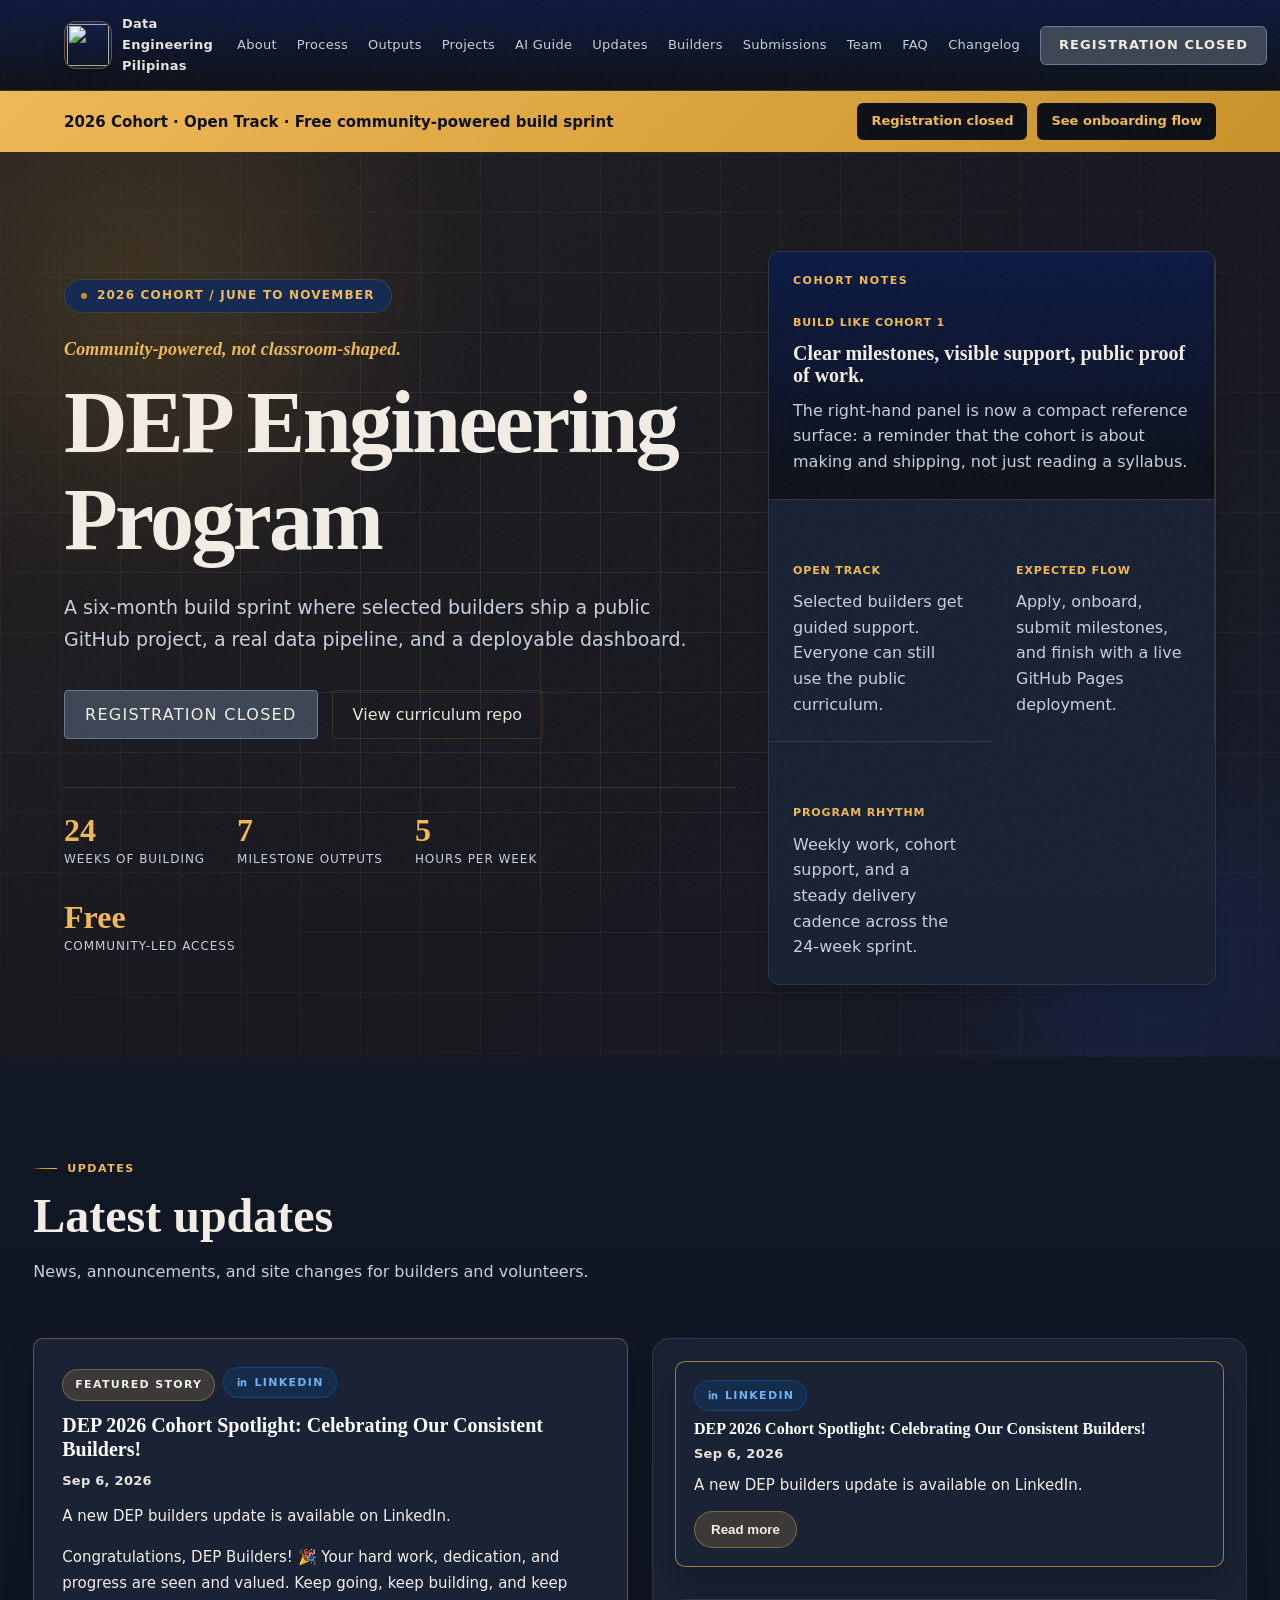
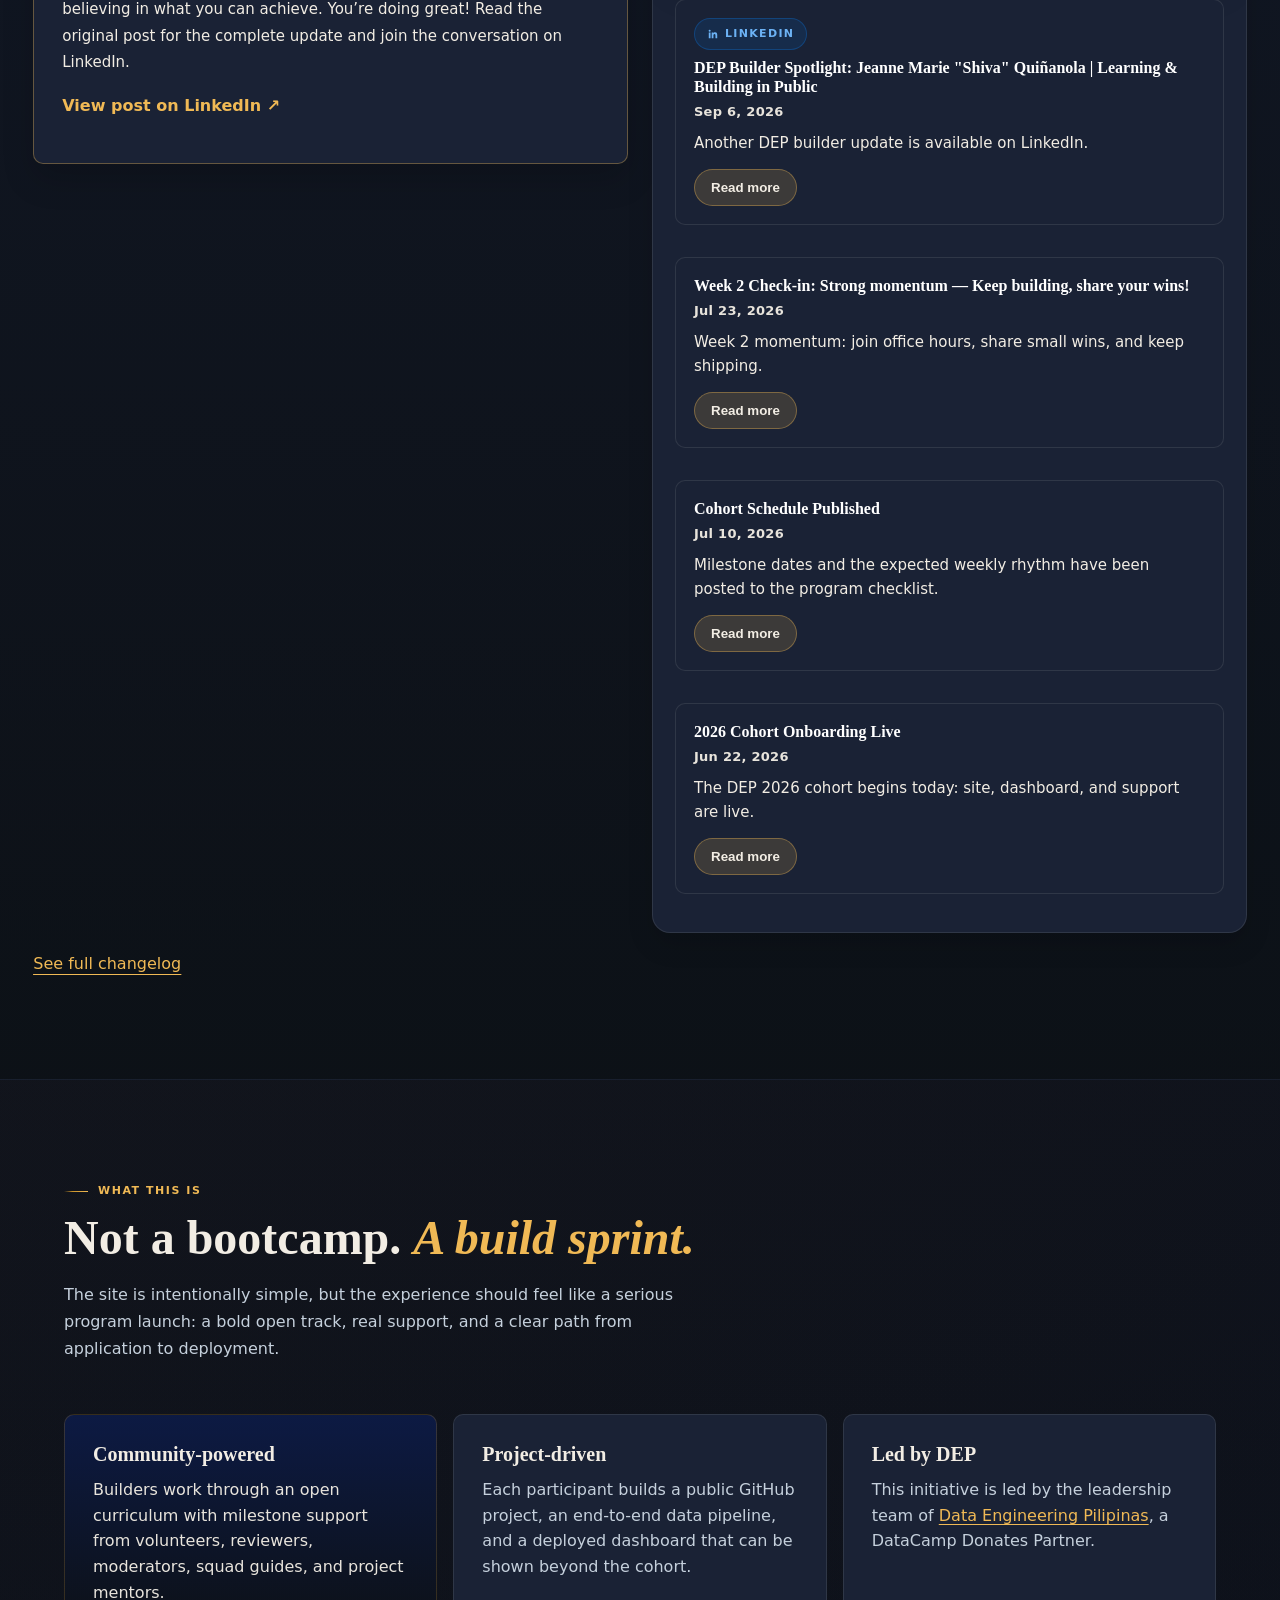
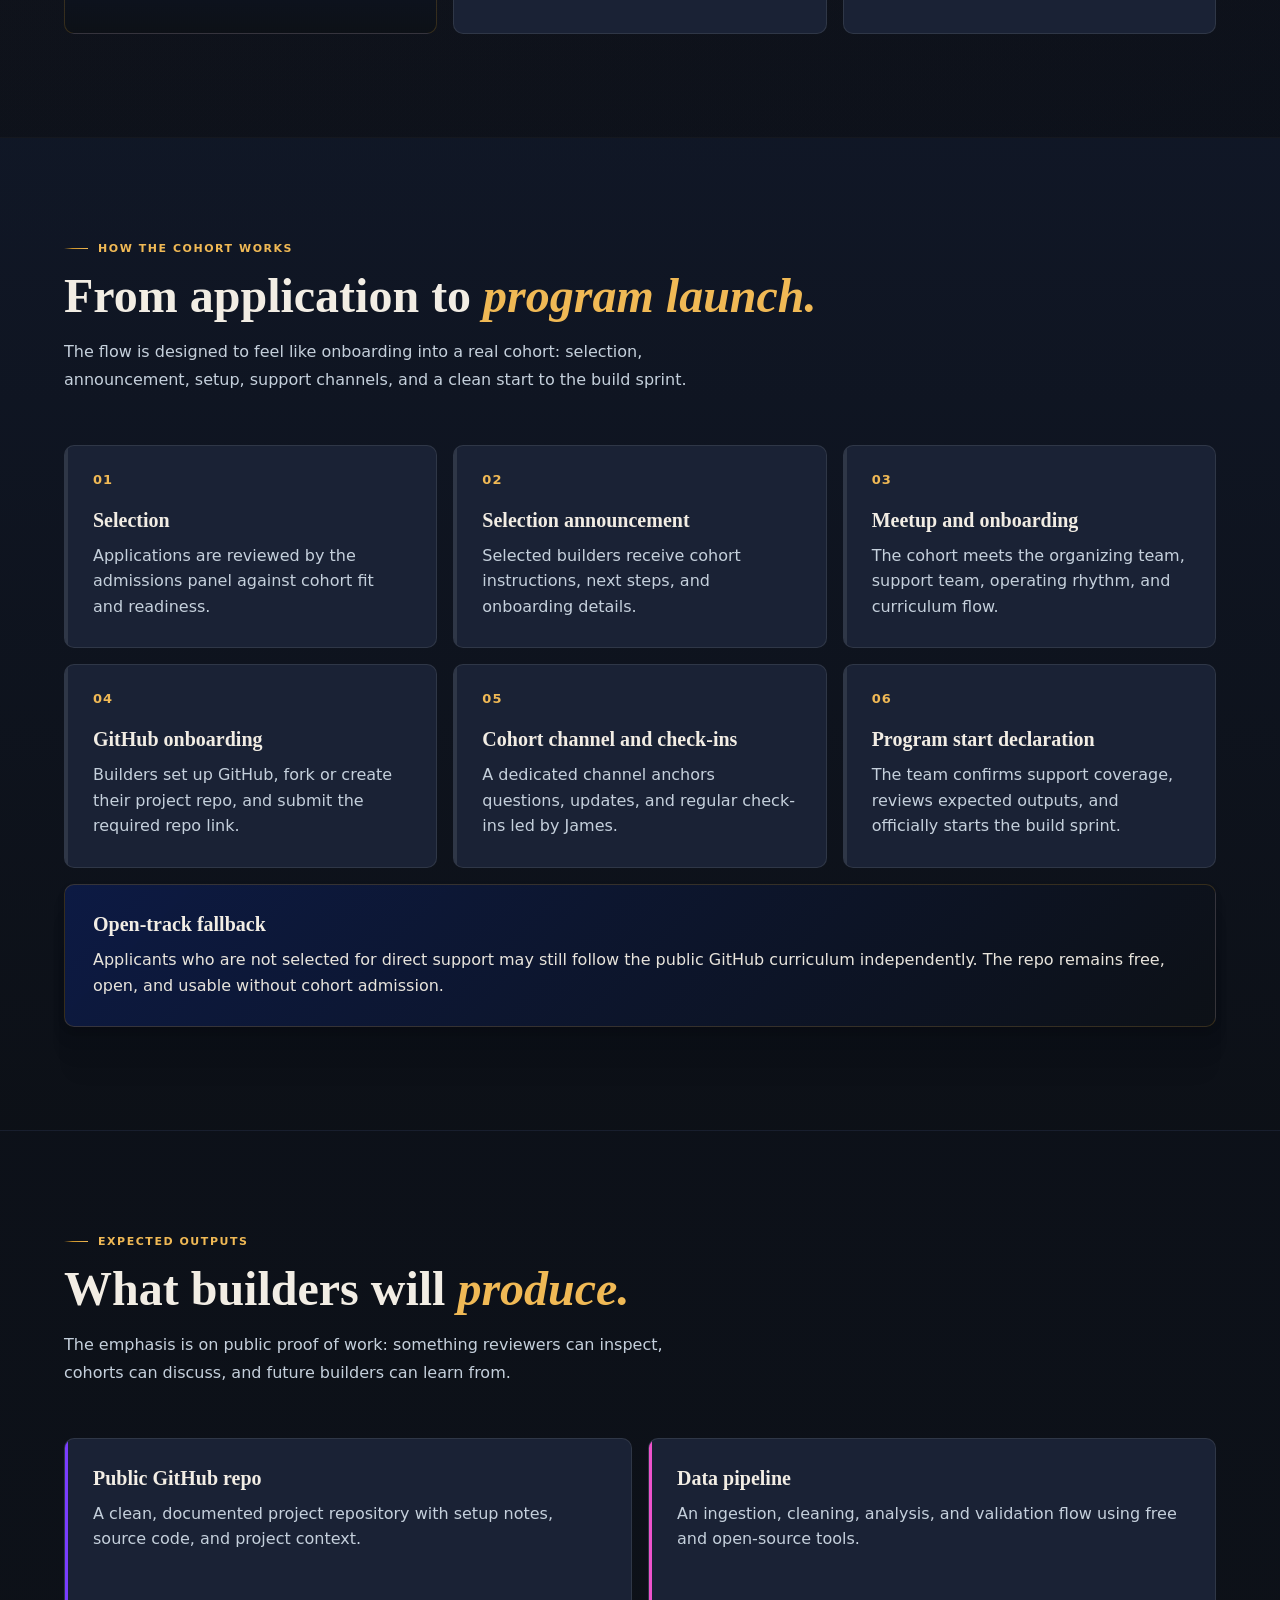
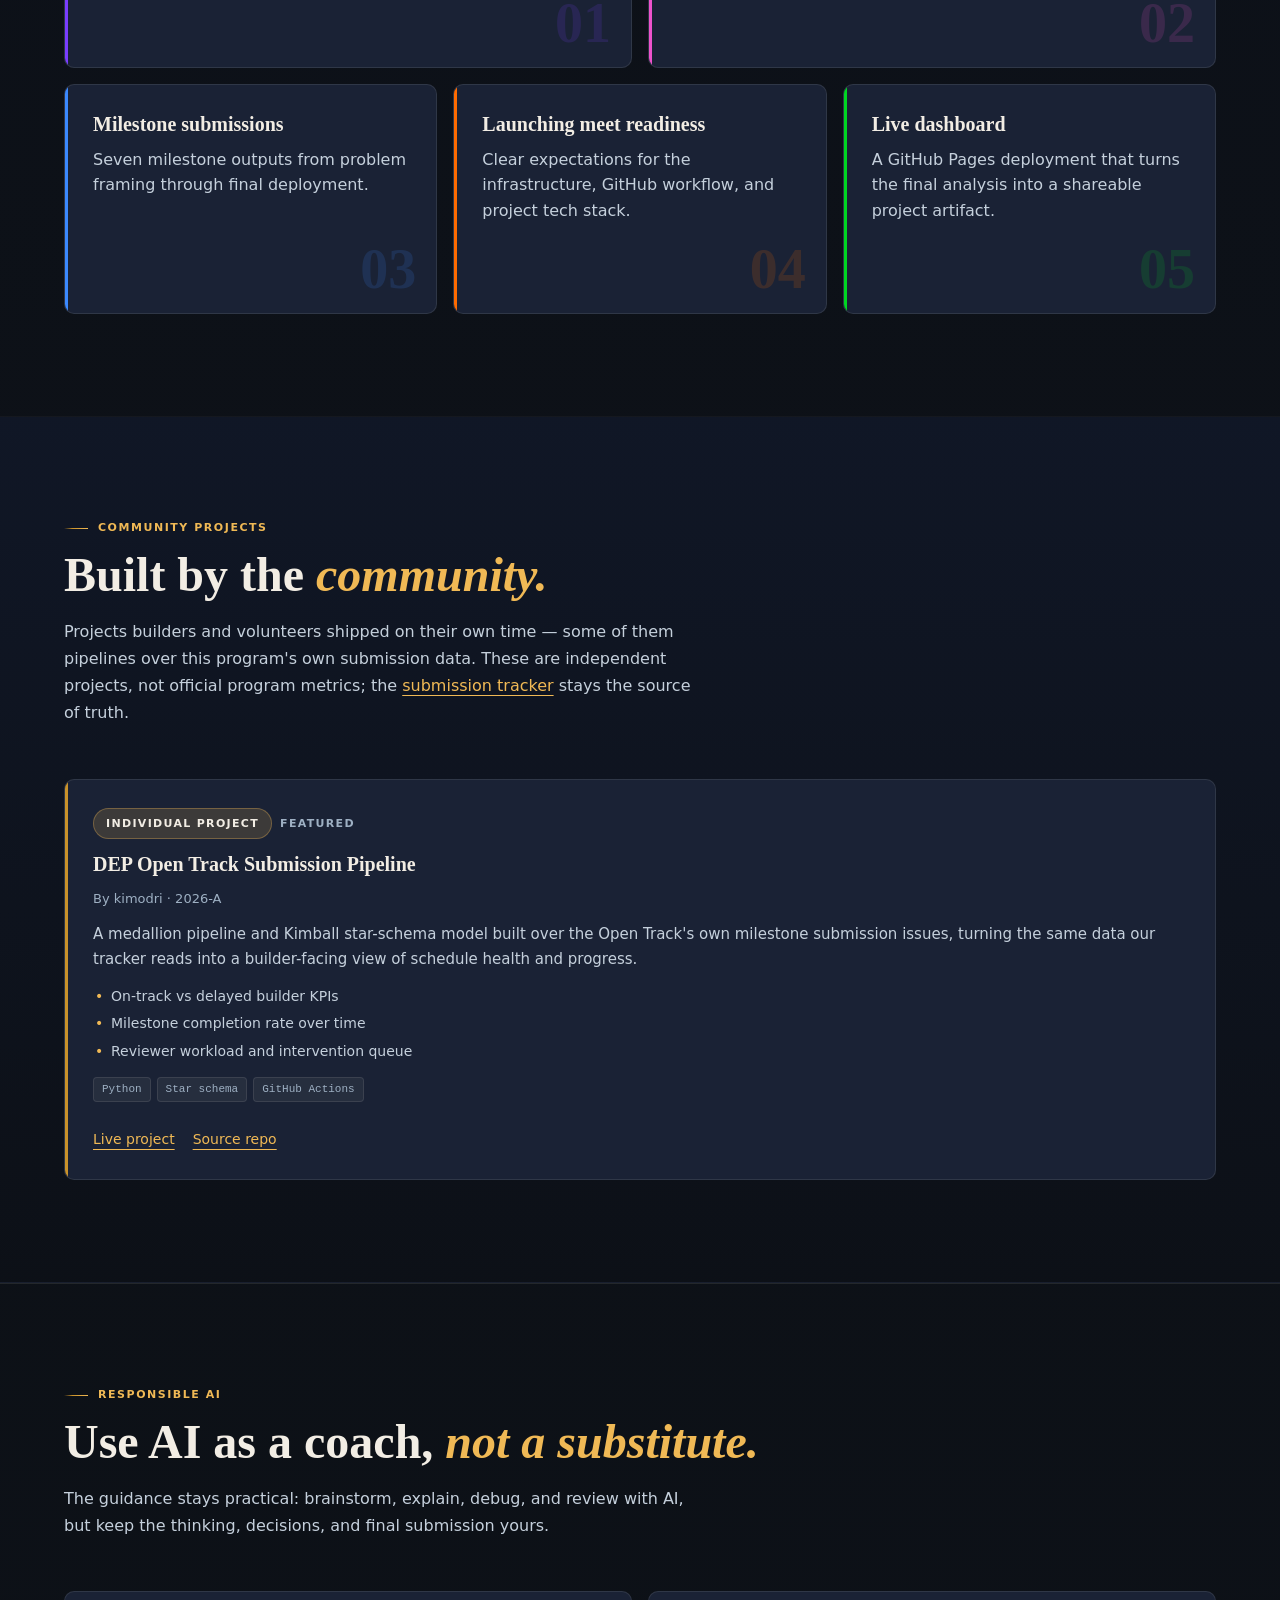
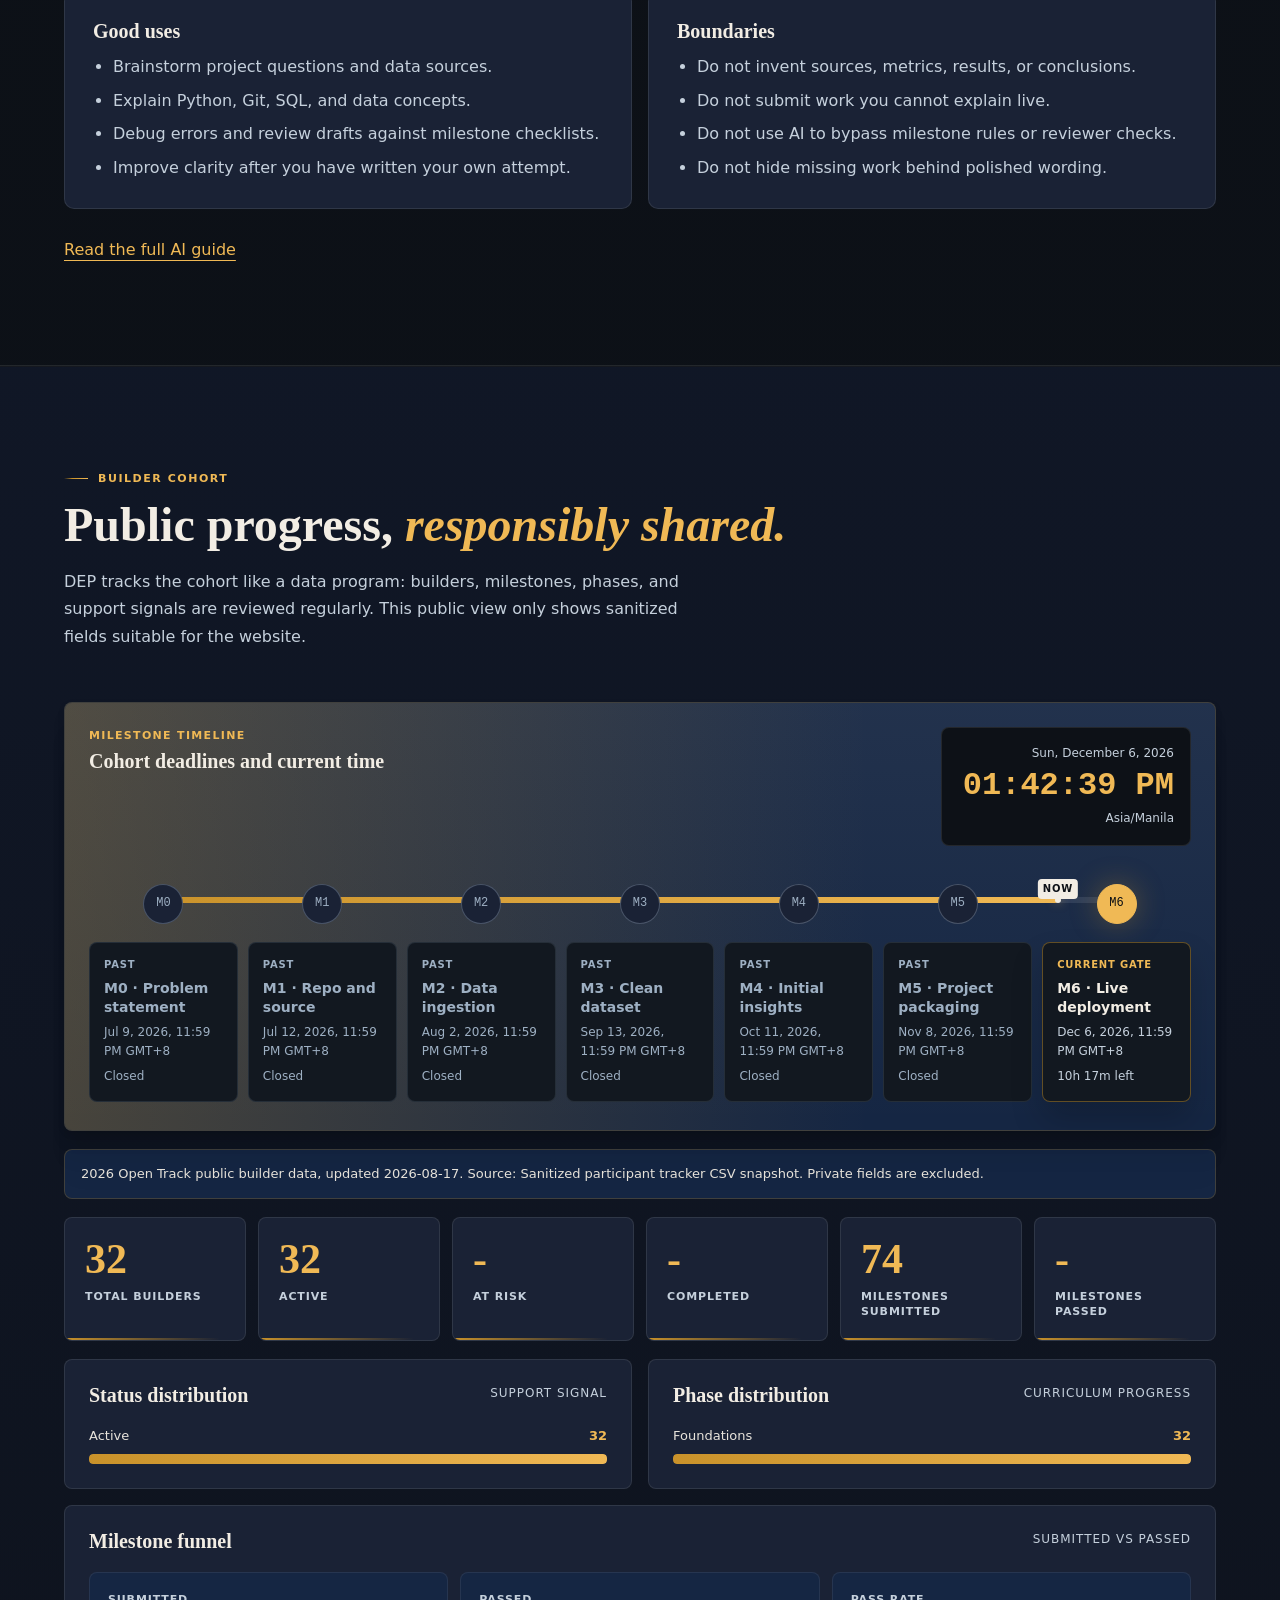
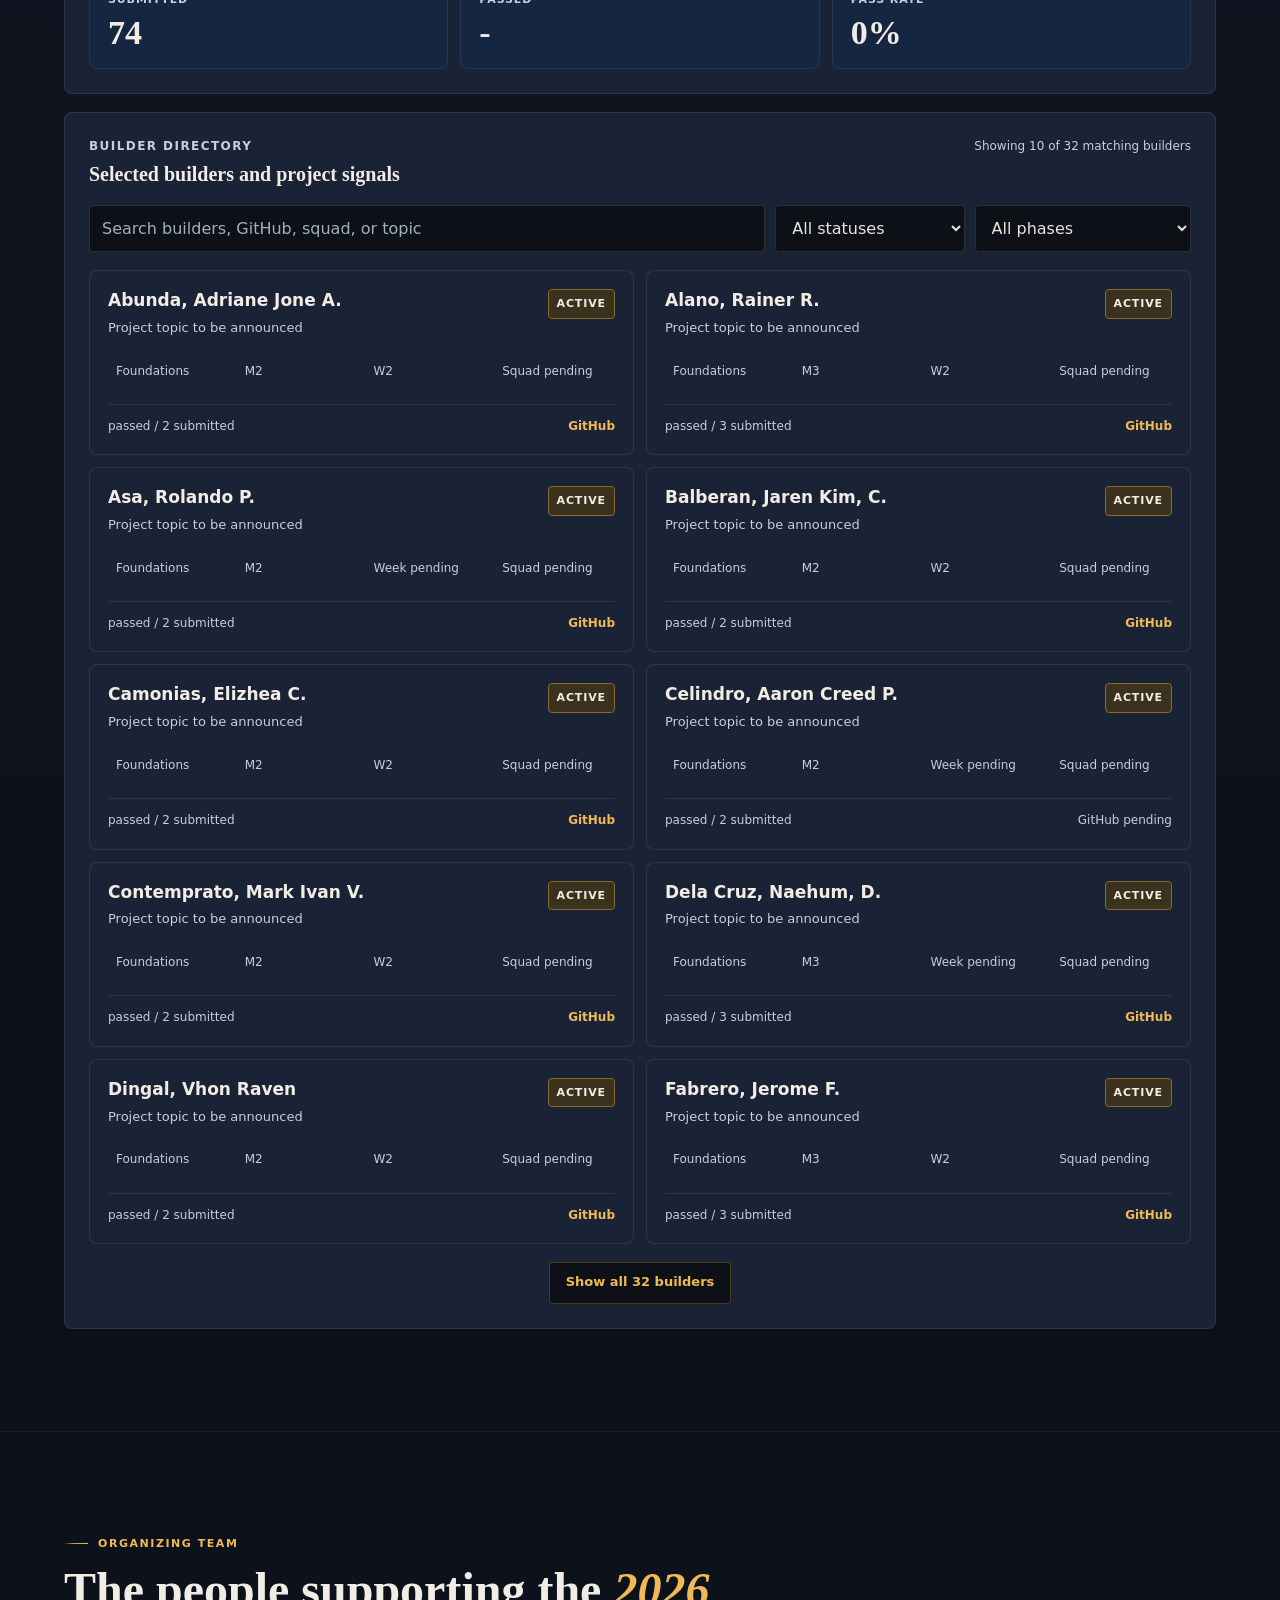
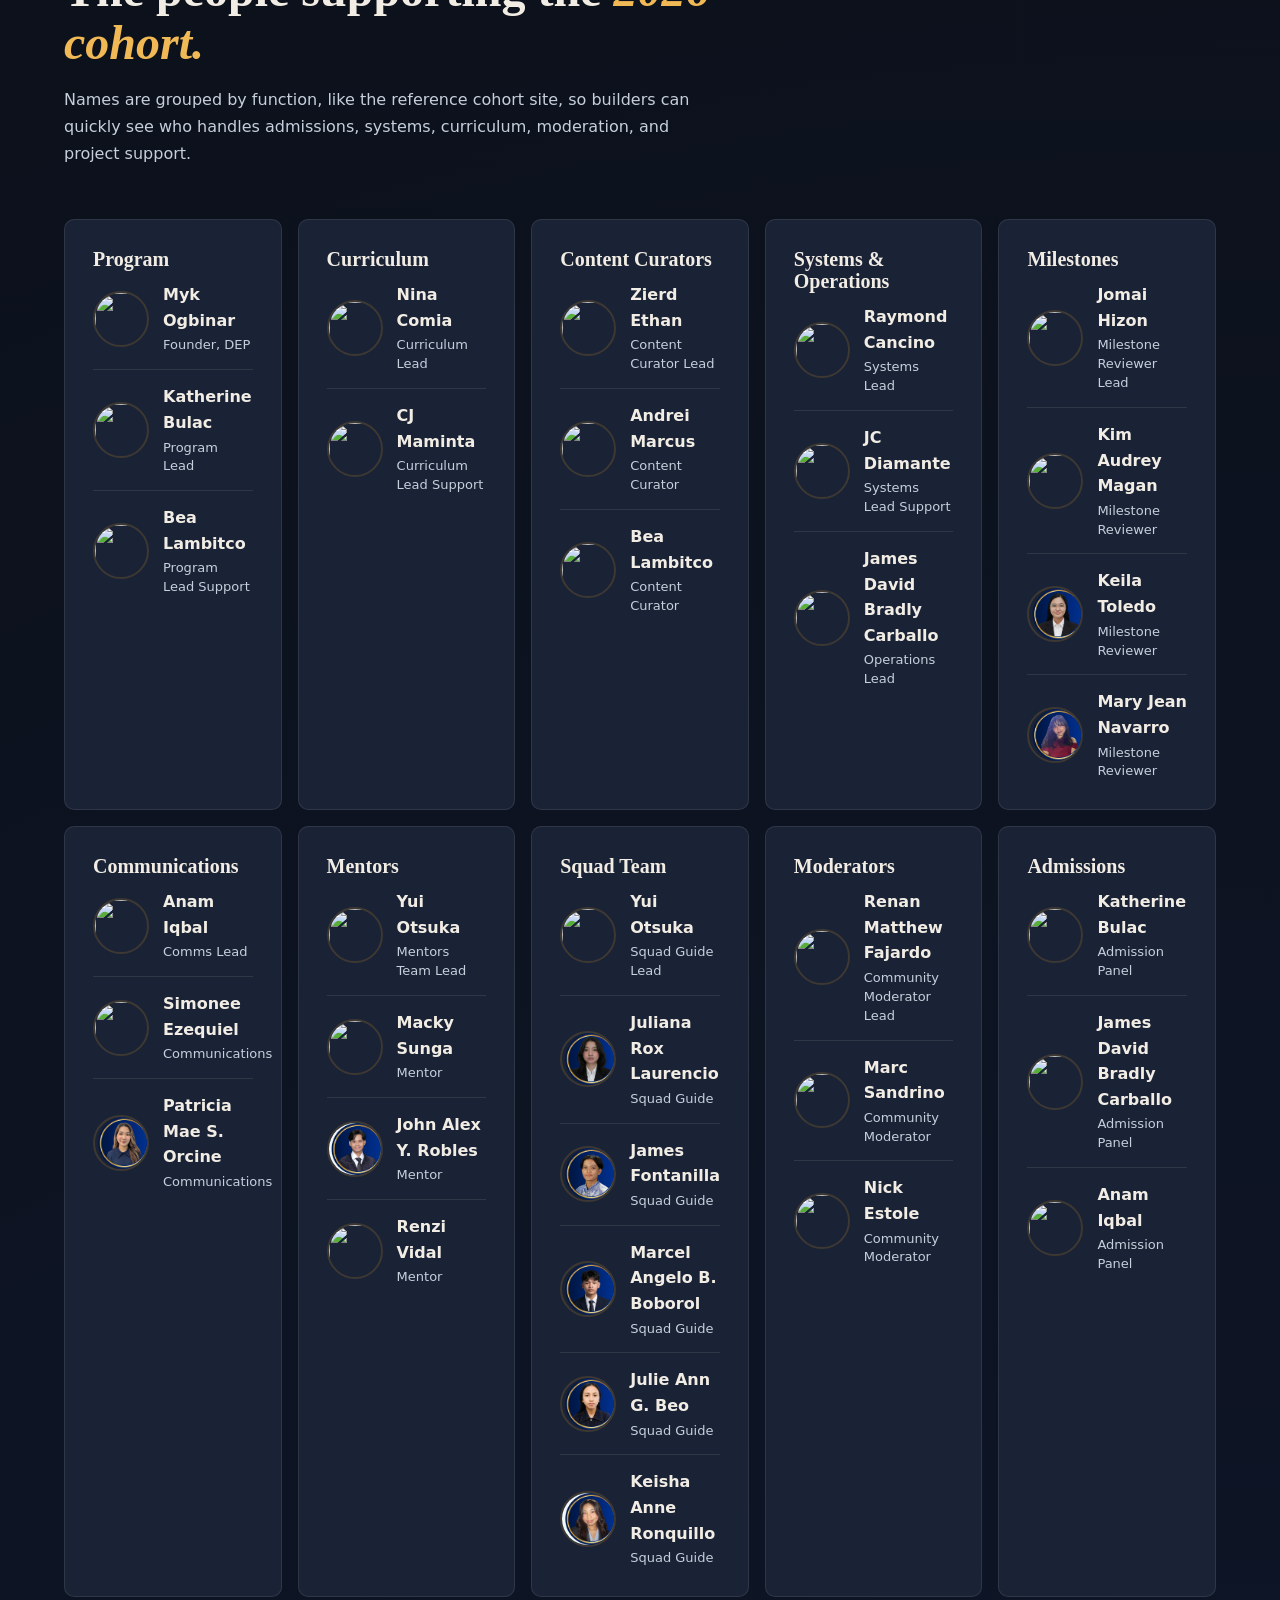
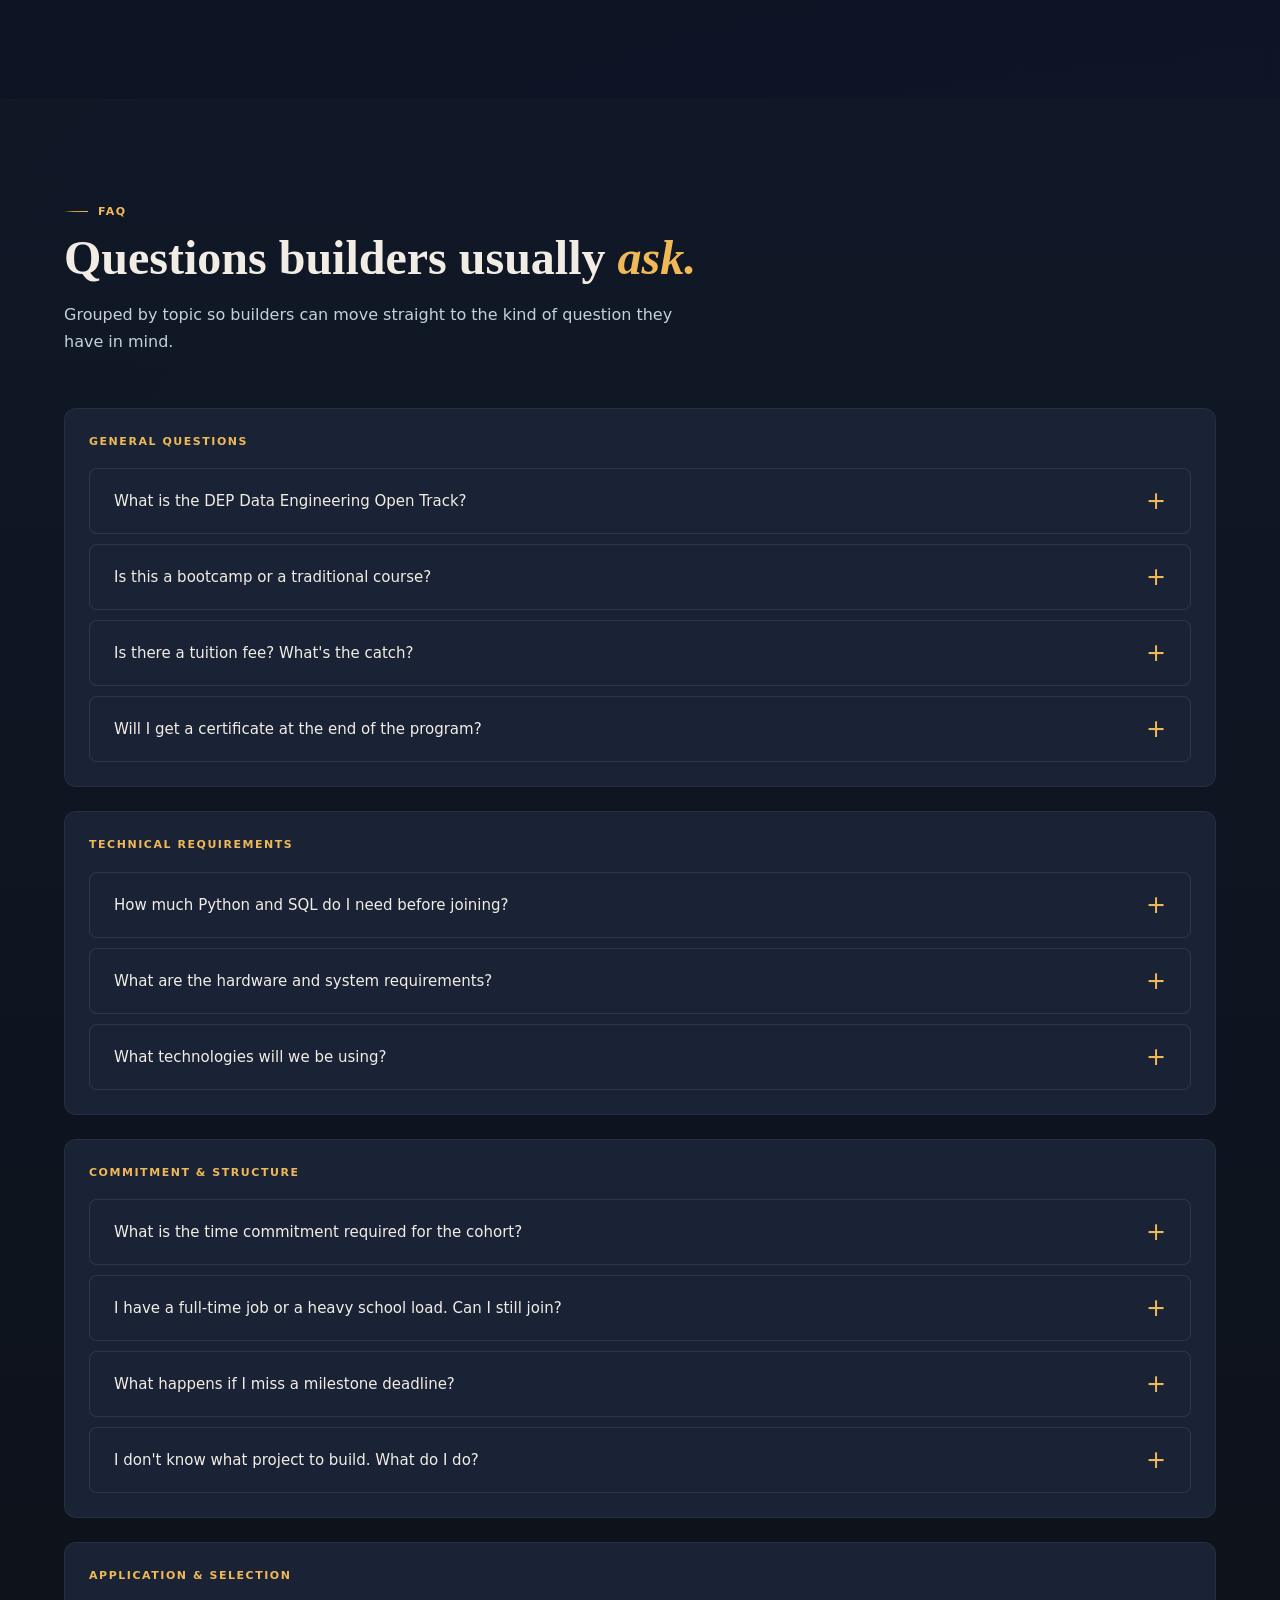
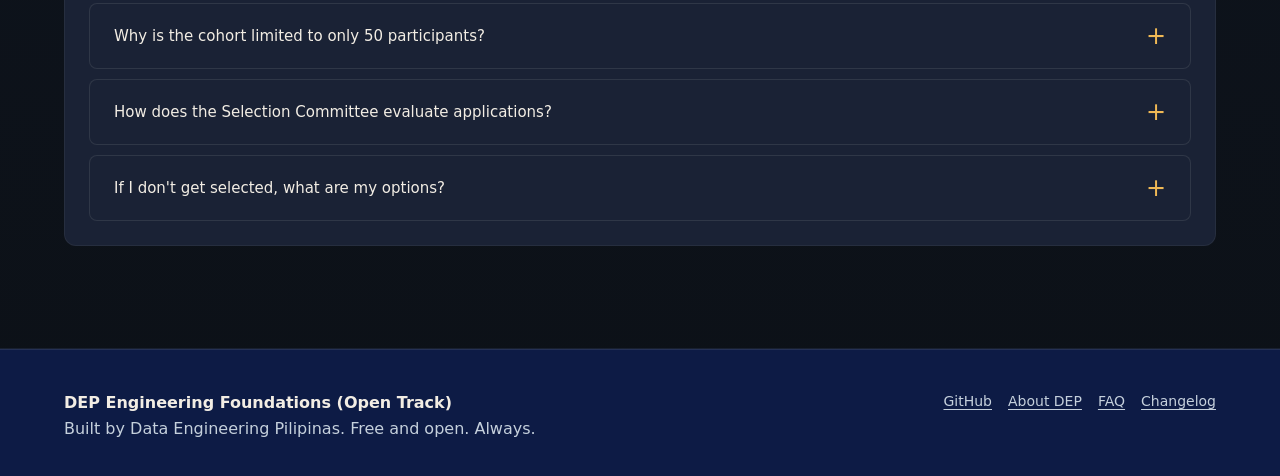
==== commit 725cbd5d: "feat(docs): add Community projects section to the homepage Adds a data-driven Community projects sec" ====
--- a/docs/index.html
+++ b/docs/index.html
@@ -8,7 +8,7 @@
             content="Onboarding site for the DEP Engineering Program (Open Track) 2026 Cohort, a community-powered build sprint by Data Engineering Pilipinas."
         />
         <title>DEP Engineering Program</title>
-        <link rel="stylesheet" href="assets/site.css?v=10" />
+        <link rel="stylesheet" href="assets/site.css?v=11" />
     </head>
     <body>
         <a class="skip-link" href="#main">Skip to content</a>
@@ -38,6 +38,7 @@
                     <a href="#about">About</a>
                     <a href="#process">Process</a>
                     <a href="#outputs">Outputs</a>
+                    <a href="#projects">Projects</a>
                     <a href="ai-guide.html">AI Guide</a>
                     <a href="#updates">Updates</a>
                     <a href="#builders">Builders</a>
@@ -374,6 +375,35 @@
             </section>
 
             <section
+                class="content-band projects-band"
+                id="projects"
+                aria-labelledby="projects-title"
+            >
+                <div class="section-heading">
+                    <p class="section-label">Community projects</p>
+                    <h2 class="section-h2" id="projects-title">
+                        Built by the <em>community.</em>
+                    </h2>
+                    <p class="section-sub">
+                        Projects builders and volunteers shipped on their own
+                        time — some of them pipelines over this program's own
+                        submission data. These are independent projects, not
+                        official program metrics; the
+                        <a href="progress.html">submission tracker</a> stays the
+                        source of truth.
+                    </p>
+                </div>
+
+                <div
+                    class="project-grid"
+                    data-community-projects
+                    aria-live="polite"
+                >
+                    <p class="builder-empty">Loading projects...</p>
+                </div>
+            </section>
+
+            <section
                 class="content-band ai-band"
                 id="ai"
                 aria-labelledby="ai-title"
@@ -1193,6 +1223,6 @@
             </nav>
         </footer>
 
-        <script src="assets/site.js?v=9"></script>
+        <script src="assets/site.js?v=10"></script>
     </body>
 </html>
--- a/docs/assets/site.css
+++ b/docs/assets/site.css
@@ -2278,6 +2278,27 @@
   text-transform: uppercase;
 }
 
+.update-badge-linkedin {
+  background: rgba(10, 102, 194, 0.16);
+  border-color: rgba(10, 102, 194, 0.4);
+  color: #6cb2f4;
+  gap: 6px;
+  margin-left: 8px;
+}
+
+.update-badge-linkedin svg {
+  flex-shrink: 0;
+}
+
+.update-card-linkedin {
+  border-color: rgba(10, 102, 194, 0.35);
+}
+
+.update-snippet-item .update-badge-linkedin {
+  margin-left: 0;
+  margin-bottom: 8px;
+}
+
 .update-card-featured {
   border-color: rgba(240, 185, 85, 0.35);
   background: var(--bg3);
@@ -2492,3 +2513,184 @@
   text-decoration: underline;
   color: var(--blue, #0052CC);
 }
+
+/* ----------------------------------------------------------------
+   Community projects
+   Builder- and volunteer-built projects. Deliberately styled apart
+   from the progress tracker so they never read as official program
+   metrics.
+   ---------------------------------------------------------------- */
+
+.projects-band .section-sub a {
+  color: var(--gold-l);
+  text-decoration: underline;
+  text-underline-offset: 4px;
+}
+
+.project-grid {
+  display: grid;
+  gap: 24px;
+  grid-template-columns: repeat(auto-fit, minmax(min(100%, 340px), 1fr));
+}
+
+.project-grid > .builder-empty {
+  grid-column: 1 / -1;
+}
+
+.project-card {
+  background: var(--bg3);
+  border: 1px solid var(--border2);
+  border-radius: 10px;
+  display: flex;
+  flex-direction: column;
+  gap: 12px;
+  overflow: hidden;
+  padding: 28px;
+  position: relative;
+  transition: transform 0.25s ease, box-shadow 0.25s ease,
+    border-color 0.25s ease;
+}
+
+.project-card::after {
+  background: var(--gold);
+  content: "";
+  position: absolute;
+  top: 0;
+  bottom: 0;
+  left: 0;
+  width: 3px;
+}
+
+.project-card.project-community::after {
+  background: #00d722;
+}
+
+.project-card:hover {
+  border-color: var(--border);
+  box-shadow: 0 12px 26px rgba(0, 0, 0, 0.14);
+  transform: translateY(-3px);
+}
+
+.project-badges {
+  align-items: center;
+  display: flex;
+  flex-wrap: wrap;
+  gap: 8px;
+}
+
+.project-badge {
+  align-items: center;
+  background: rgba(240, 185, 85, 0.16);
+  border: 1px solid rgba(240, 185, 85, 0.32);
+  border-radius: 999px;
+  color: var(--cream);
+  display: inline-flex;
+  font-size: 11px;
+  font-weight: 700;
+  letter-spacing: 0.12em;
+  padding: 6px 12px;
+  text-transform: uppercase;
+}
+
+.project-community .project-badge {
+  background: rgba(0, 215, 34, 0.14);
+  border-color: rgba(0, 215, 34, 0.32);
+}
+
+.project-badge-featured {
+  color: var(--sub-muted);
+  font-size: 11px;
+  font-weight: 600;
+  letter-spacing: 0.12em;
+  text-transform: uppercase;
+}
+
+.project-title {
+  color: var(--cream);
+  font-size: 20px;
+  font-weight: 700;
+  line-height: 1.3;
+  margin: 0;
+}
+
+.project-author {
+  color: var(--sub-muted);
+  font-size: 13px;
+  margin: 0;
+}
+
+.project-summary {
+  color: var(--sub);
+  font-size: 15px;
+  line-height: 1.65;
+  margin: 0;
+}
+
+.project-highlights {
+  display: flex;
+  flex-direction: column;
+  gap: 6px;
+  list-style: none;
+  margin: 2px 0 0;
+  padding: 0;
+}
+
+.project-highlights li {
+  color: var(--sub);
+  font-size: 14px;
+  line-height: 1.55;
+  padding-left: 18px;
+  position: relative;
+}
+
+.project-highlights li::before {
+  color: var(--gold-l);
+  content: "\2022";
+  left: 2px;
+  position: absolute;
+}
+
+.project-tags {
+  display: flex;
+  flex-wrap: wrap;
+  gap: 6px;
+  list-style: none;
+  margin: 2px 0 0;
+  padding: 0;
+}
+
+.project-tags li {
+  background: rgba(232, 228, 220, 0.06);
+  border: 1px solid var(--border2);
+  border-radius: var(--radius-sm);
+  color: var(--sub-muted);
+  font-family: var(--font-mono);
+  font-size: 11px;
+  padding: 3px 8px;
+}
+
+.project-links {
+  display: flex;
+  flex-wrap: wrap;
+  gap: 18px;
+  margin-top: auto;
+  padding-top: 14px;
+}
+
+.project-link {
+  color: var(--gold-l);
+  font-size: 14px;
+  font-weight: 500;
+  text-decoration: underline;
+  text-underline-offset: 5px;
+}
+
+@media (max-width: 640px) {
+  .project-card {
+    padding: 22px;
+  }
+
+  .project-links {
+    gap: 12px;
+  }
+}
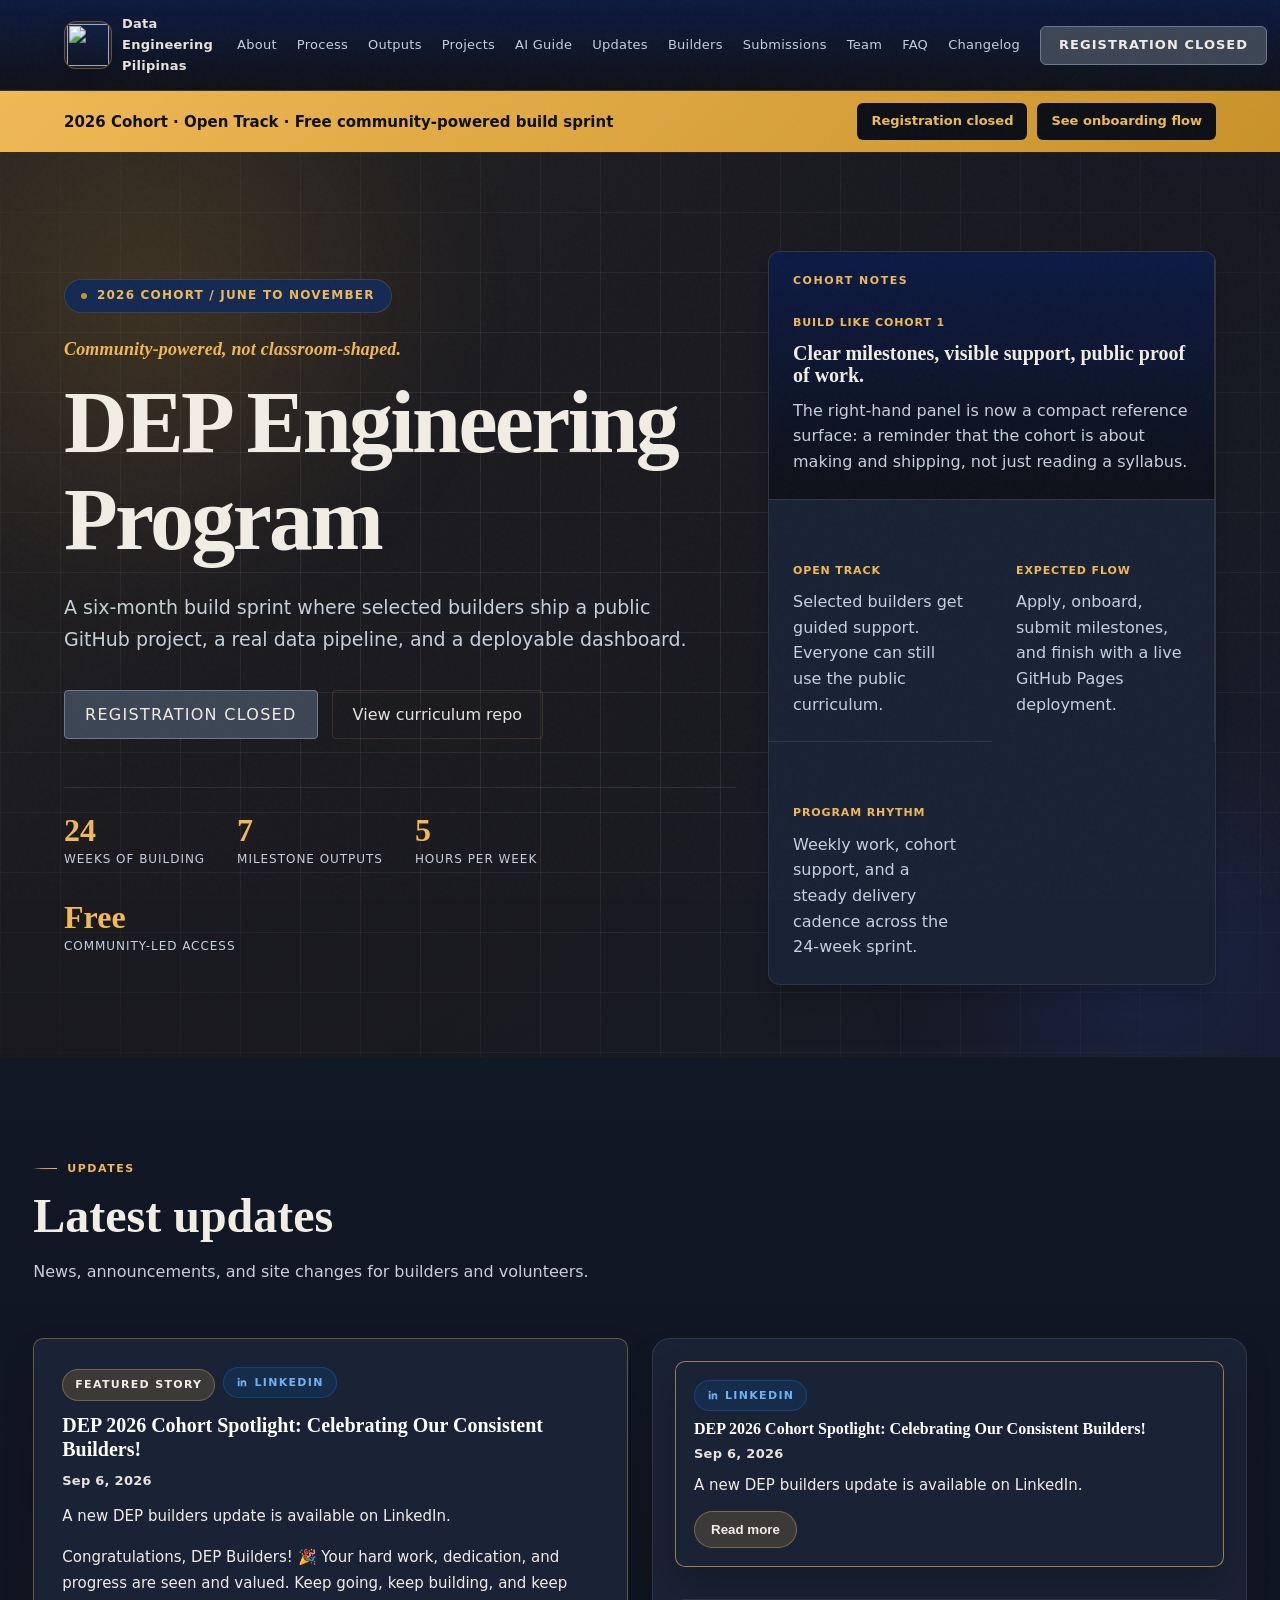
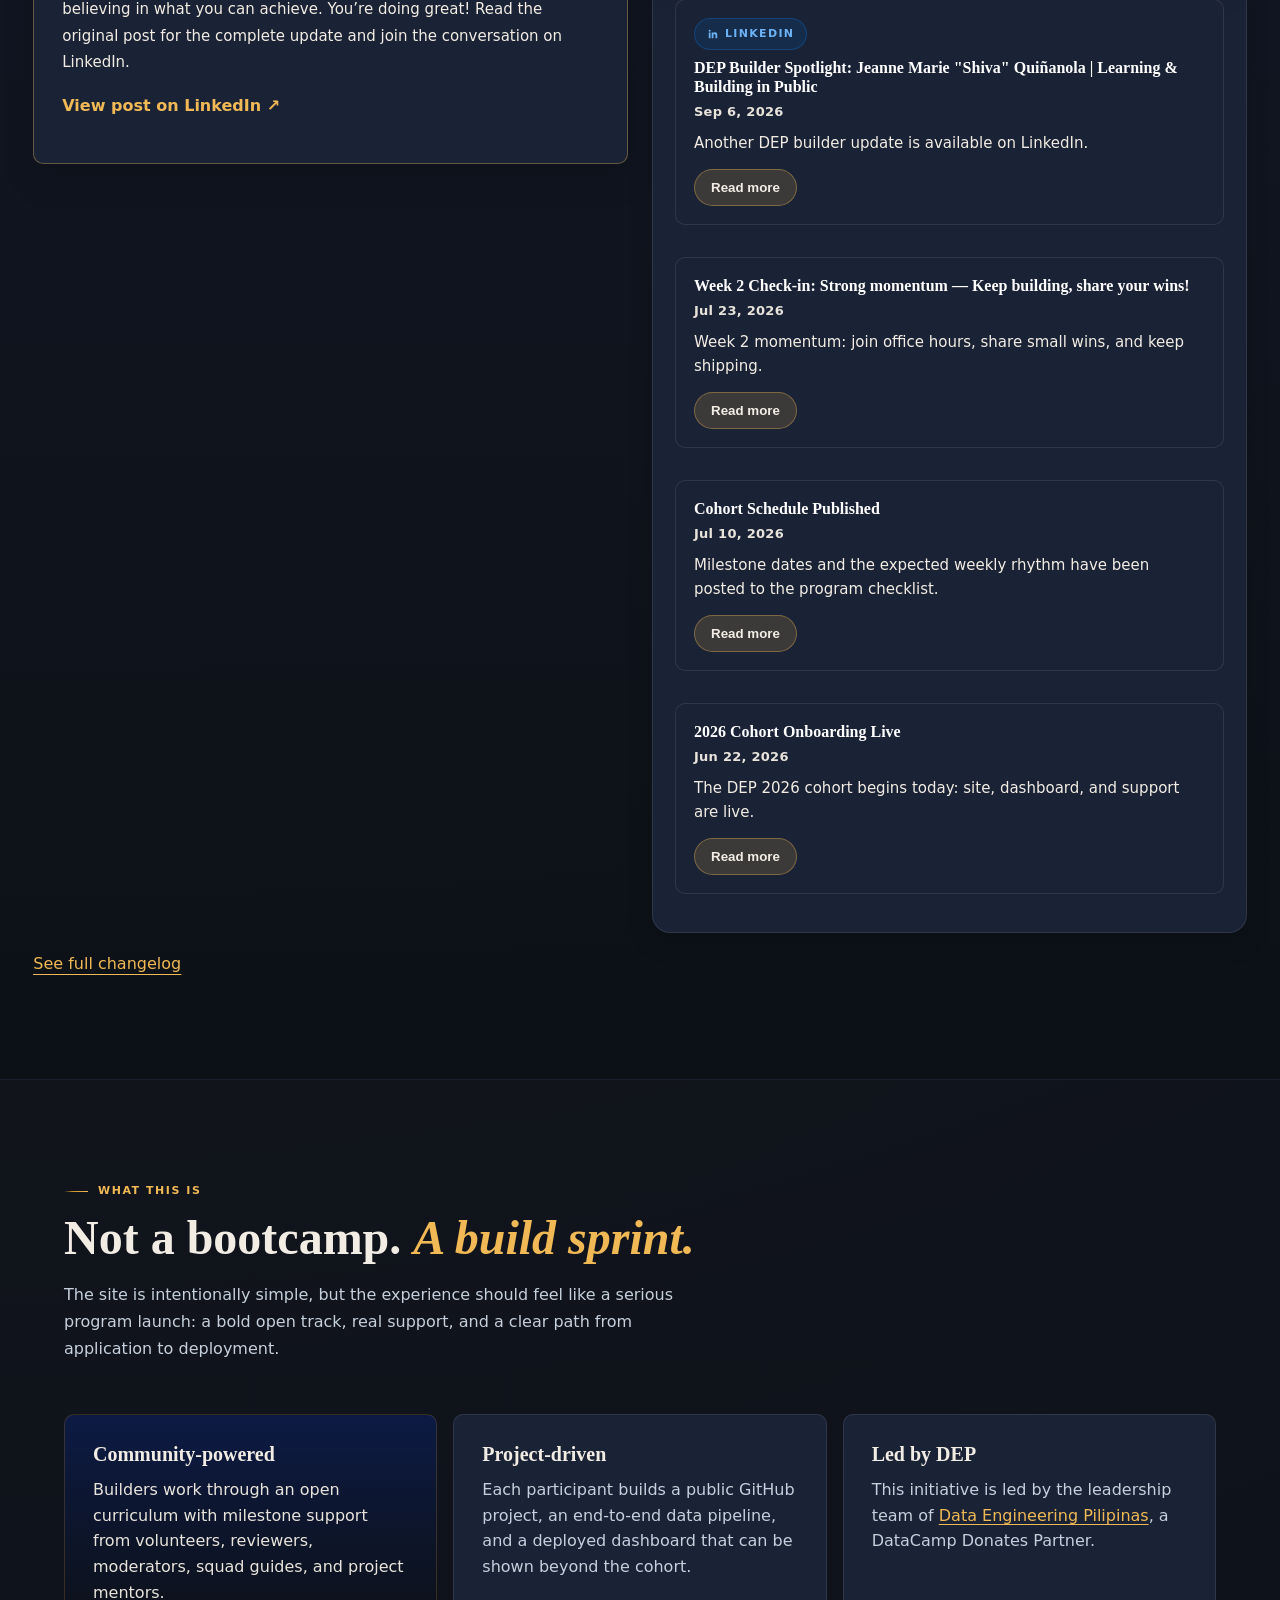
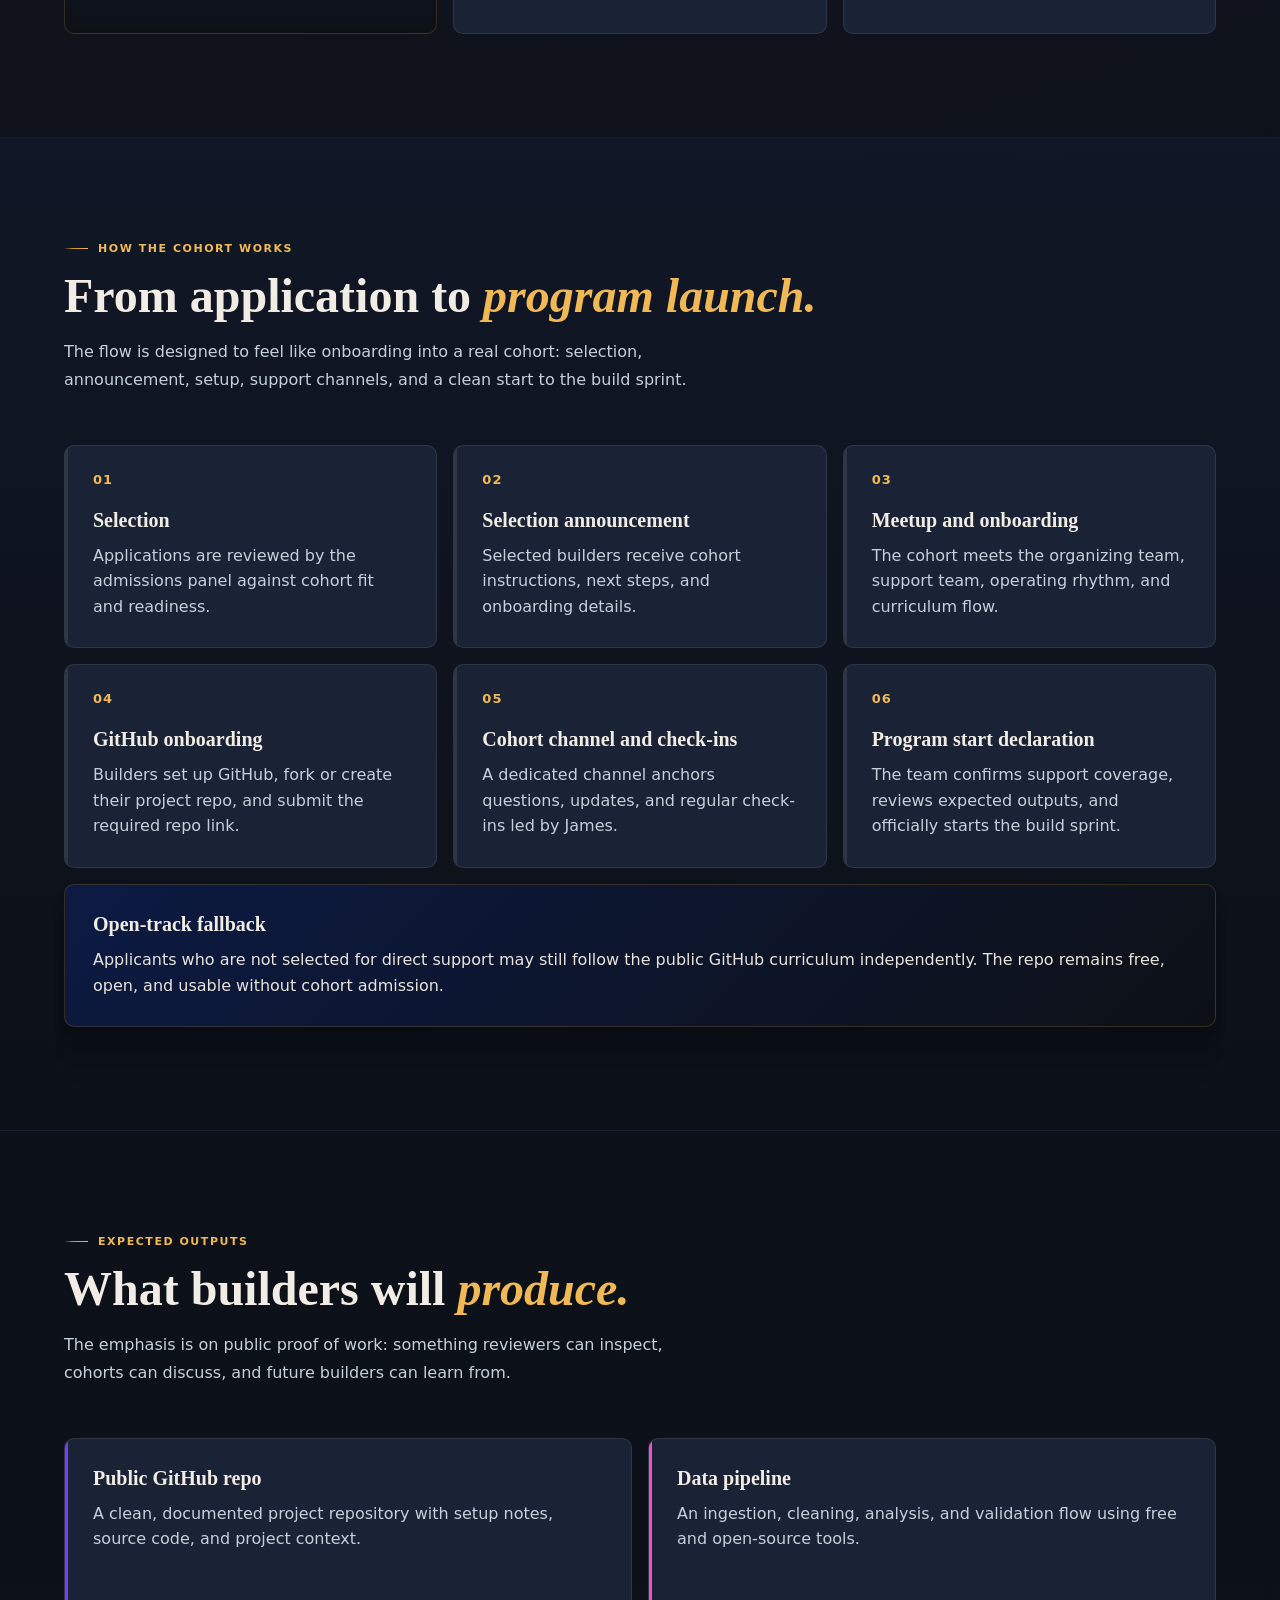
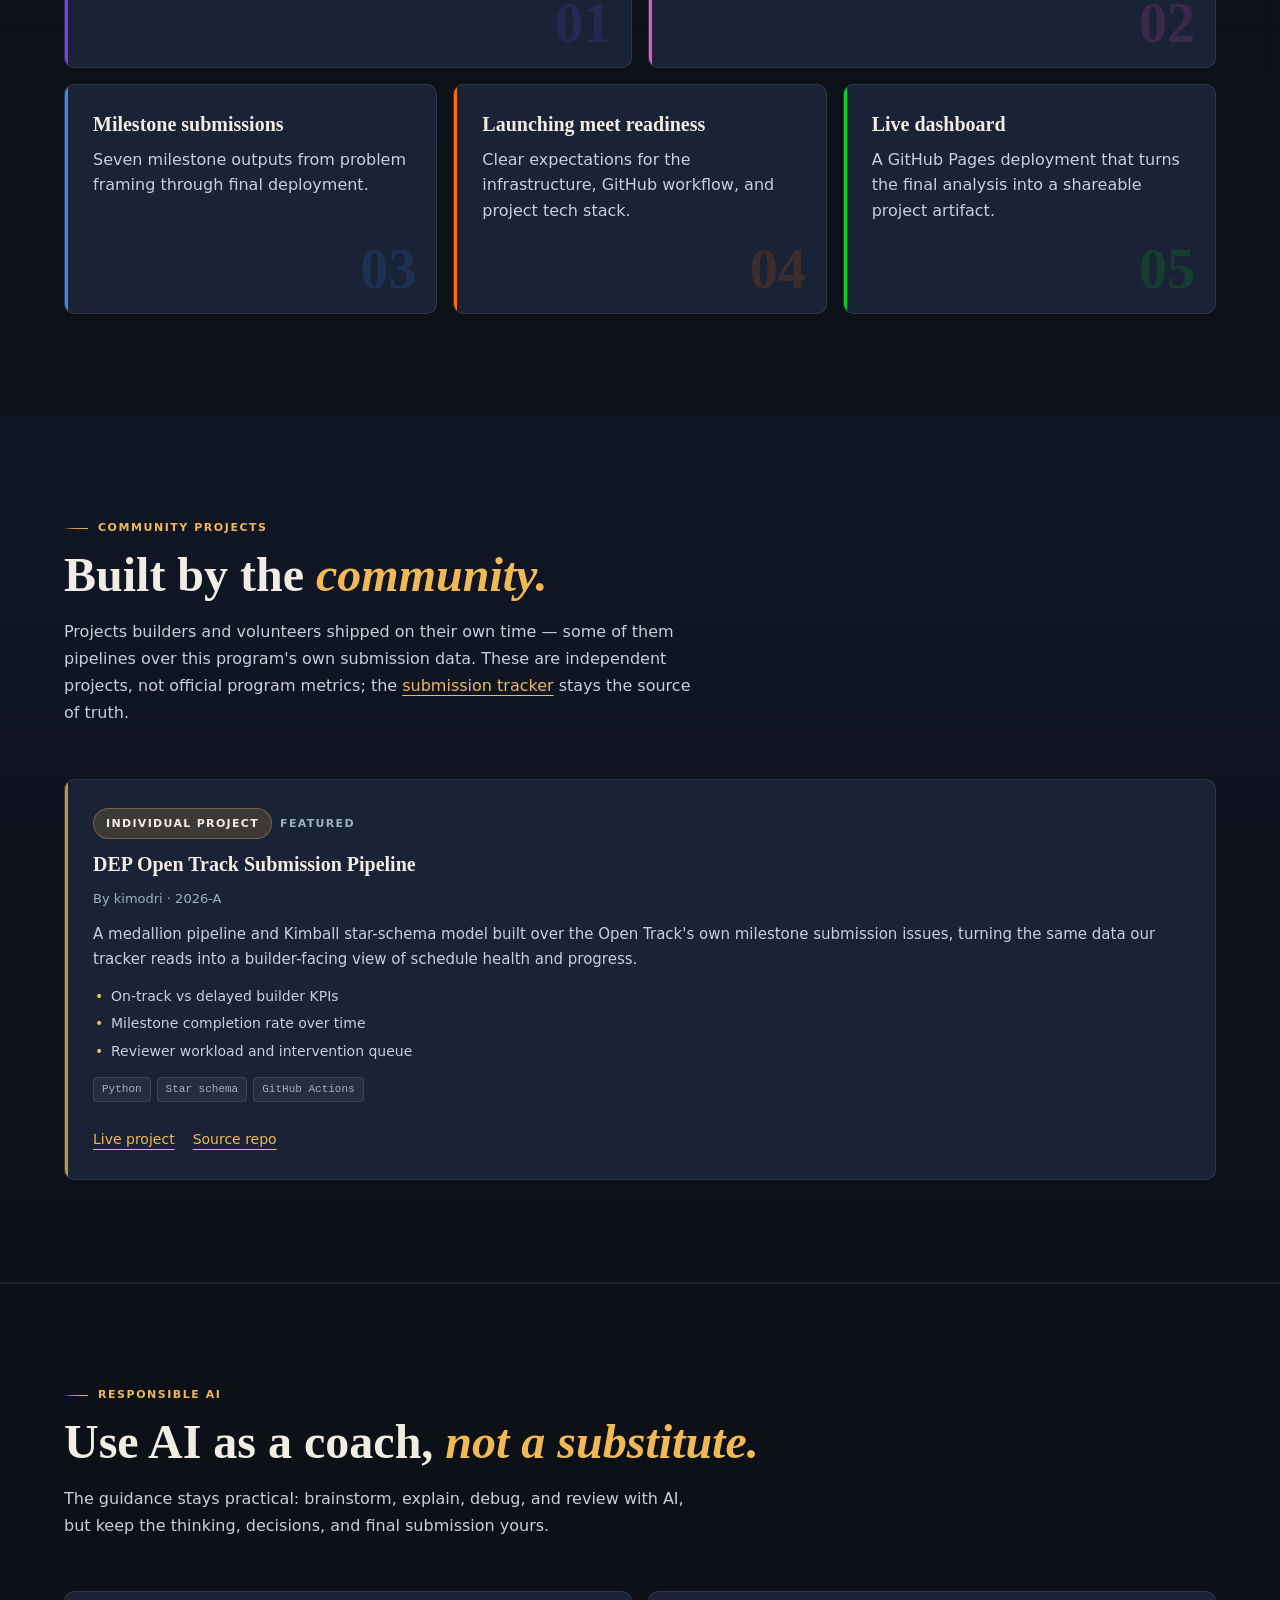
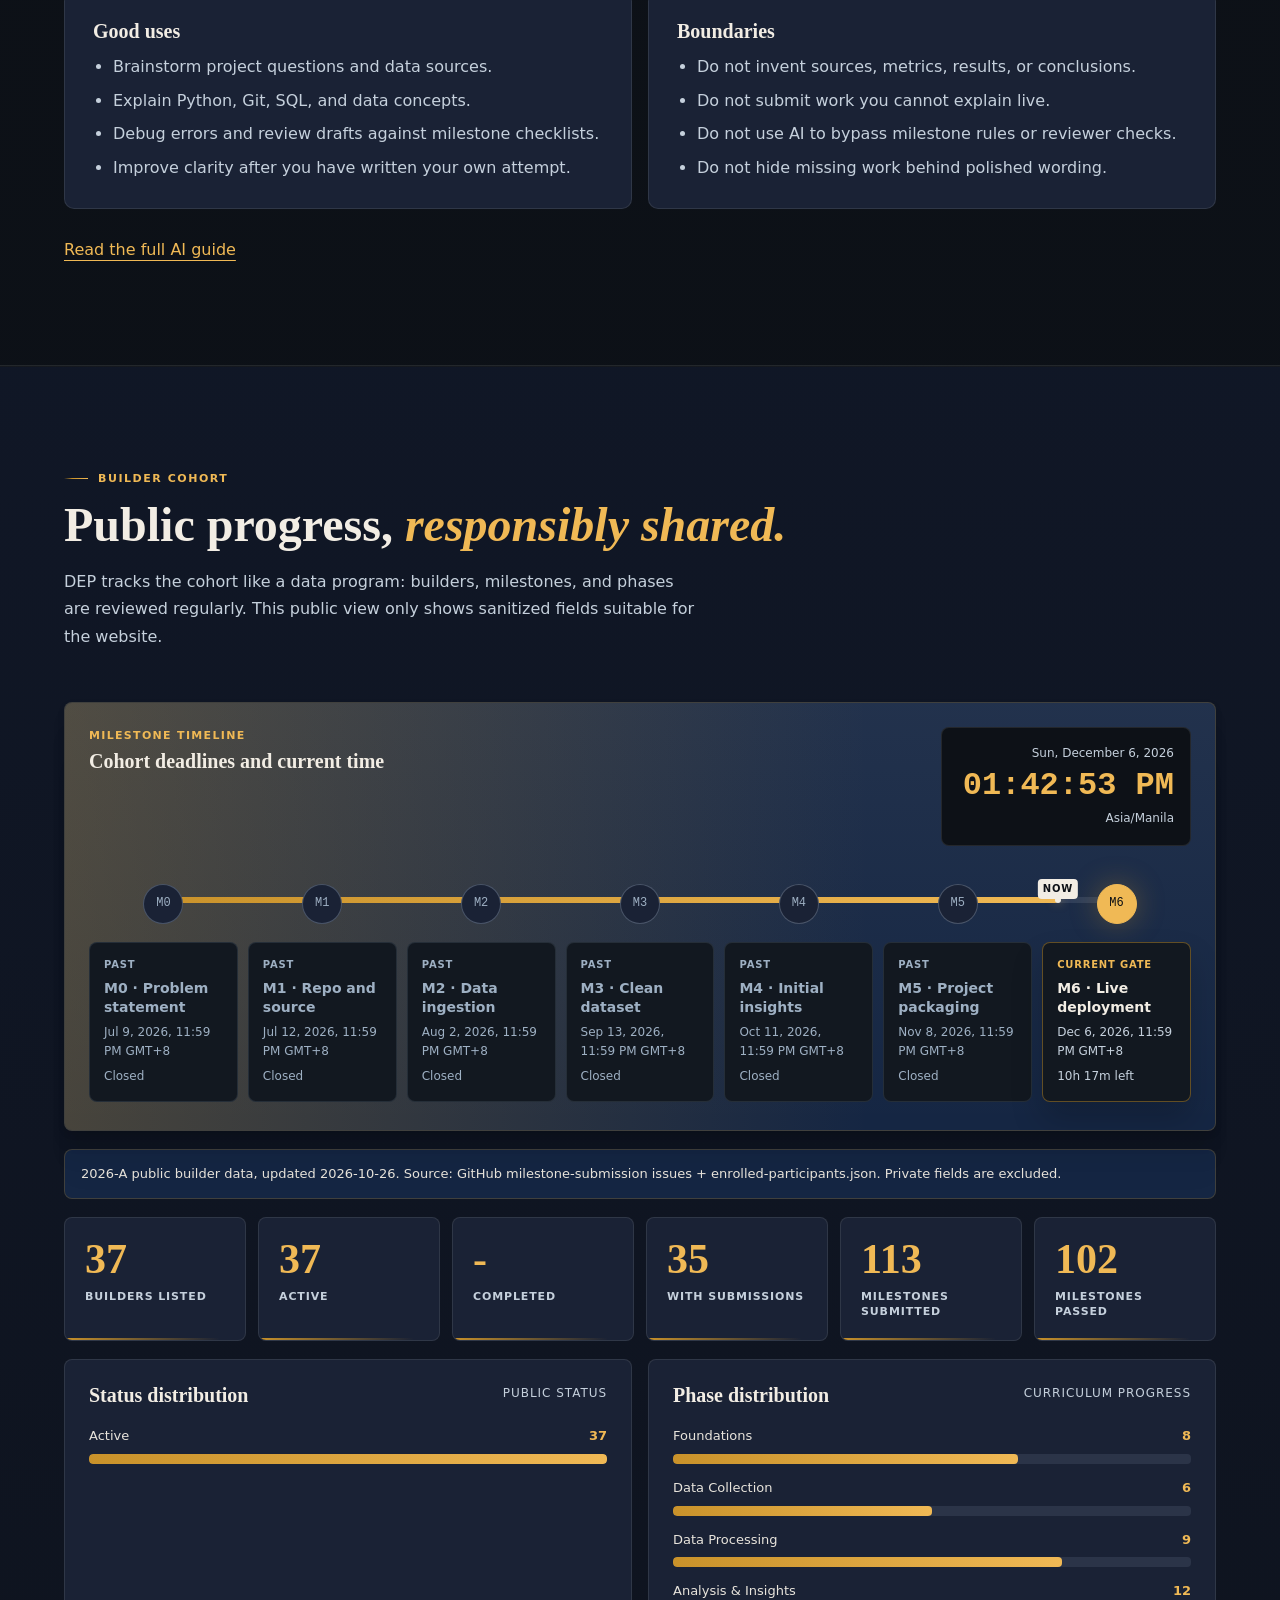
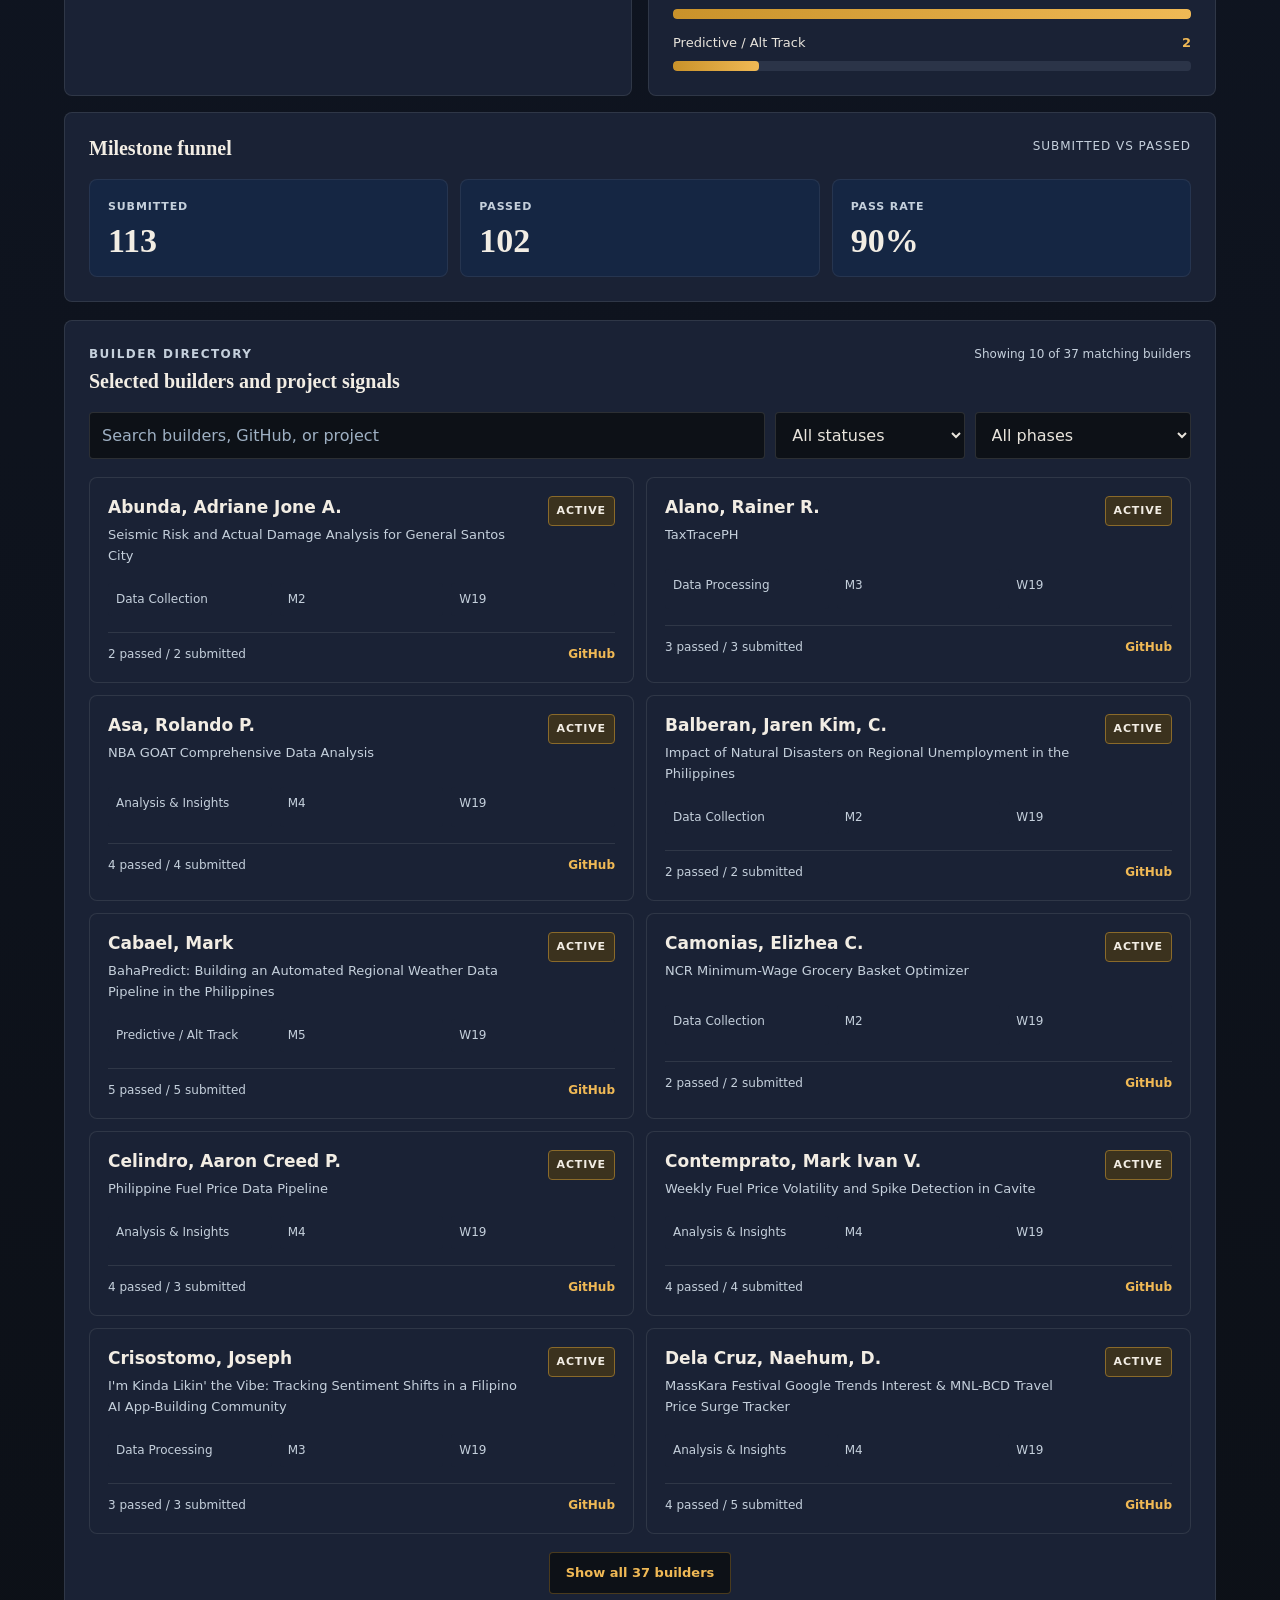
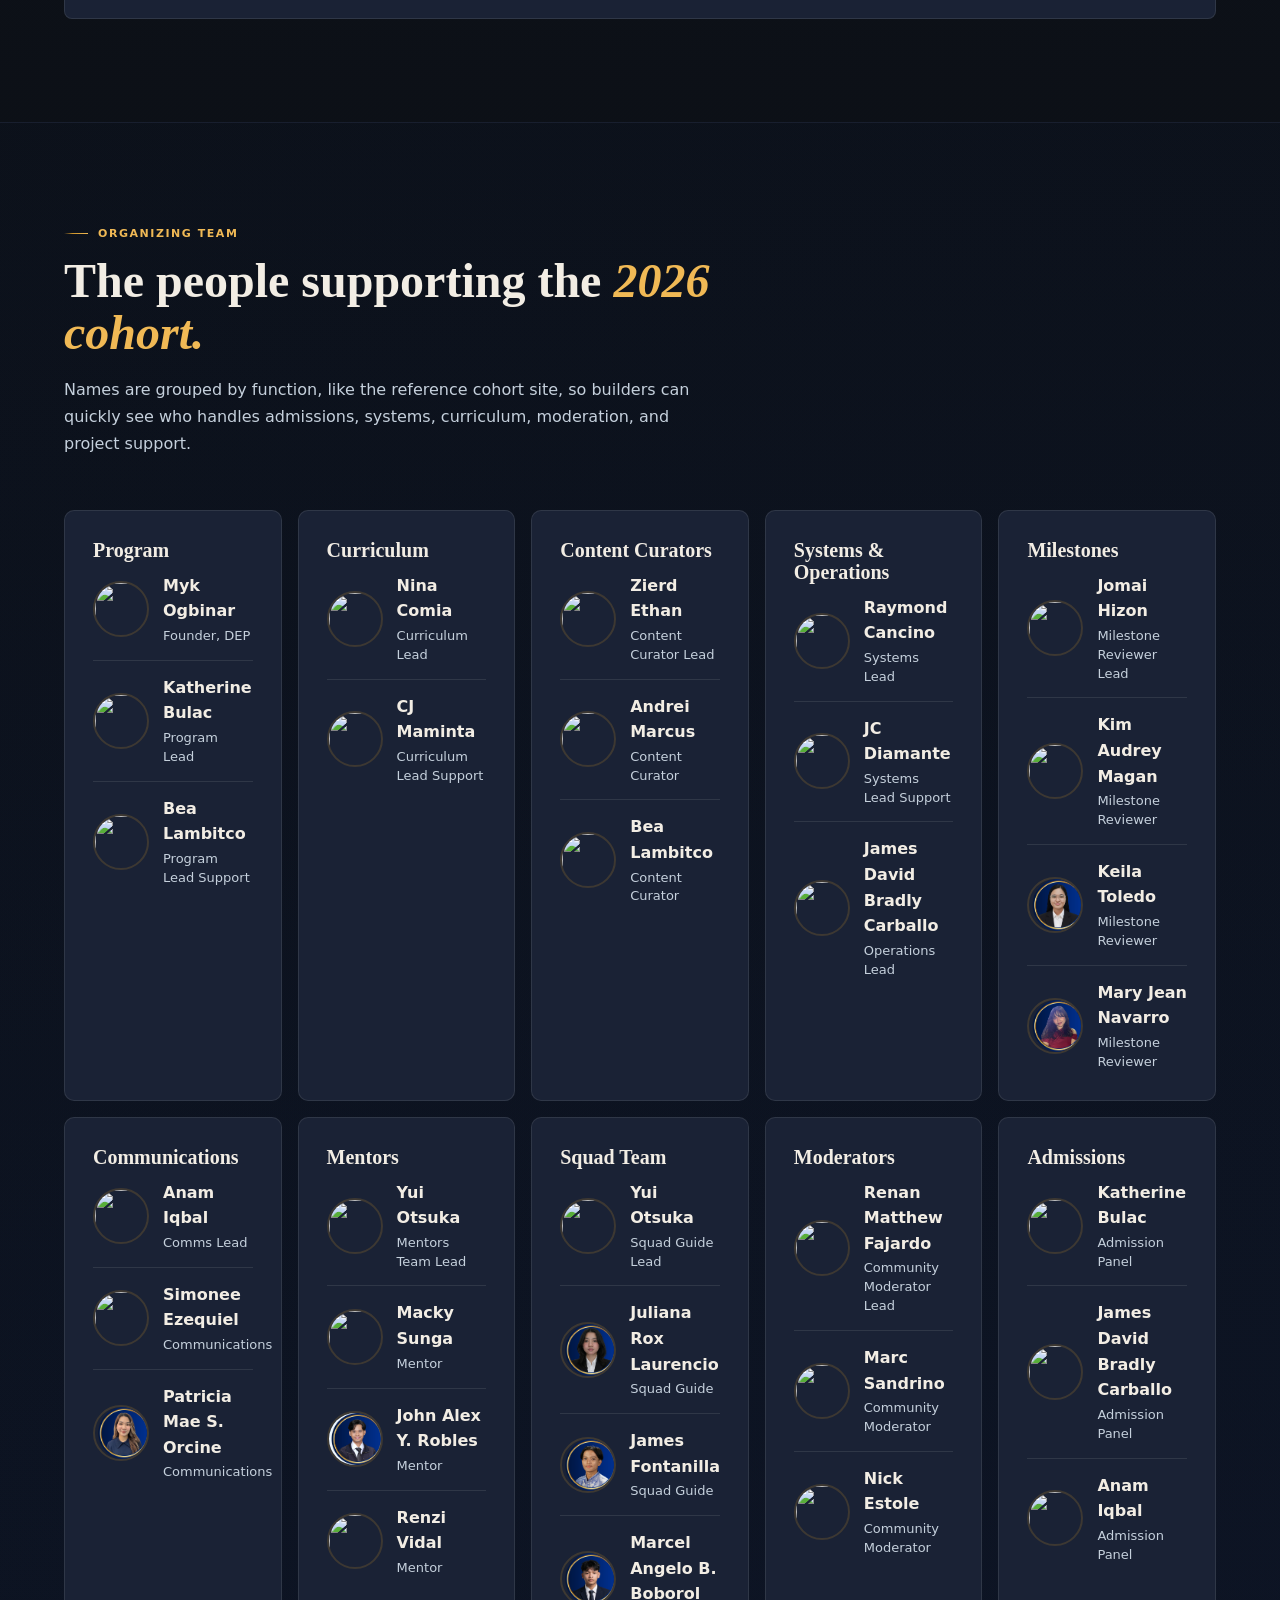
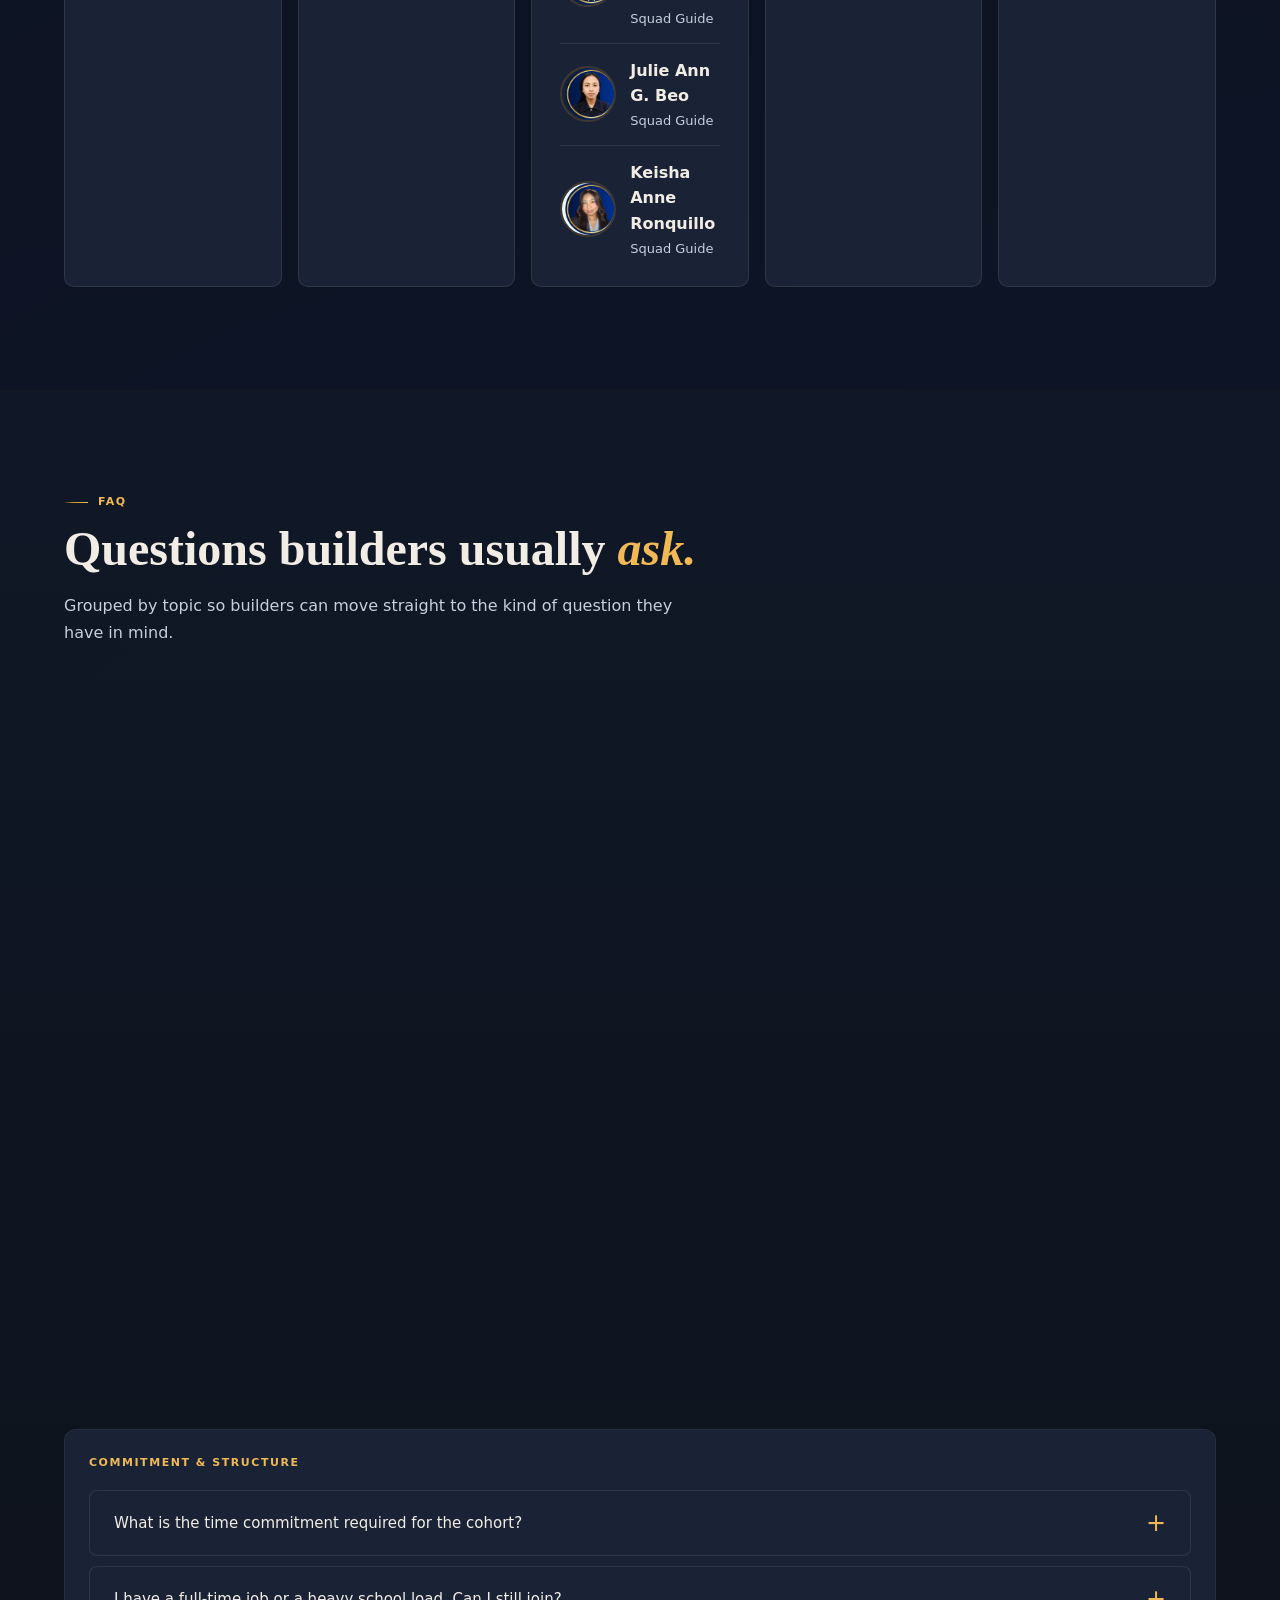
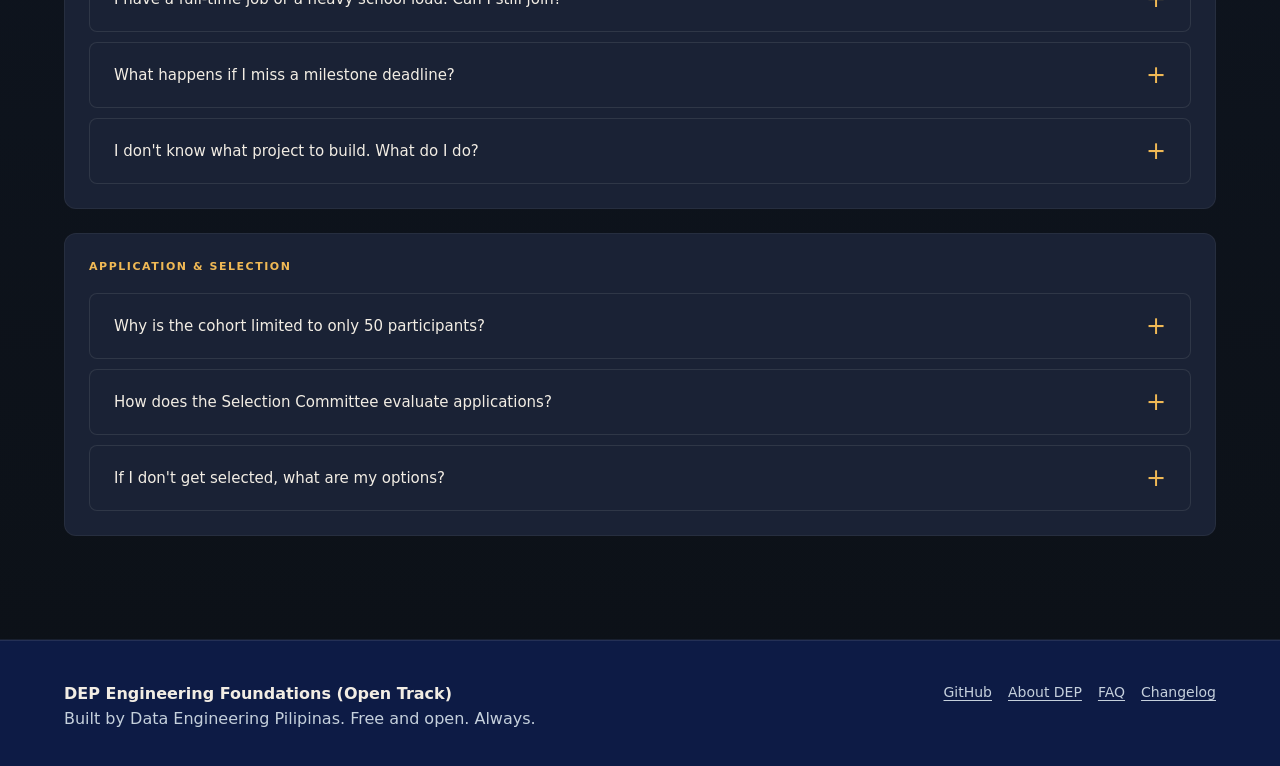
==== commit 989ec725: "feat(site): generate builder directory from submission snapshot" ====
--- a/docs/index.html
+++ b/docs/index.html
@@ -8,7 +8,7 @@
             content="Onboarding site for the DEP Engineering Program (Open Track) 2026 Cohort, a community-powered build sprint by Data Engineering Pilipinas."
         />
         <title>DEP Engineering Program</title>
-        <link rel="stylesheet" href="assets/site.css?v=11" />
+        <link rel="stylesheet" href="assets/site.css?v=12" />
     </head>
     <body>
         <a class="skip-link" href="#main">Skip to content</a>
@@ -477,7 +477,7 @@
                     </h2>
                     <p class="section-sub">
                         DEP tracks the cohort like a data program: builders,
-                        milestones, phases, and support signals are reviewed
+                        milestones, and phases are reviewed
                         regularly. This public view only shows sanitized fields
                         suitable for the website.
                     </p>
@@ -552,7 +552,7 @@
                         <article class="builder-insight-card reveal">
                             <div class="builder-card-heading">
                                 <h3>Status distribution</h3>
-                                <span>Support signal</span>
+                                <span>Public status</span>
                             </div>
                             <div
                                 class="builder-bars"
@@ -605,7 +605,7 @@
                                 id="builder-search"
                                 type="search"
                                 data-builder-search
-                                placeholder="Search builders, GitHub, squad, or topic"
+                                placeholder="Search builders, GitHub, or project"
                             />
                             <label
                                 class="builder-filter-label"
@@ -1223,6 +1223,6 @@
             </nav>
         </footer>
 
-        <script src="assets/site.js?v=10"></script>
+        <script src="assets/site.js?v=11"></script>
     </body>
 </html>
--- a/docs/assets/site.css
+++ b/docs/assets/site.css
@@ -1537,7 +1537,7 @@
 .builder-meta-grid {
   display: grid;
   gap: 8px;
-  grid-template-columns: repeat(4, minmax(0, 1fr));
+  grid-template-columns: repeat(3, minmax(0, 1fr));
 }
 
 .builder-meta-grid span {
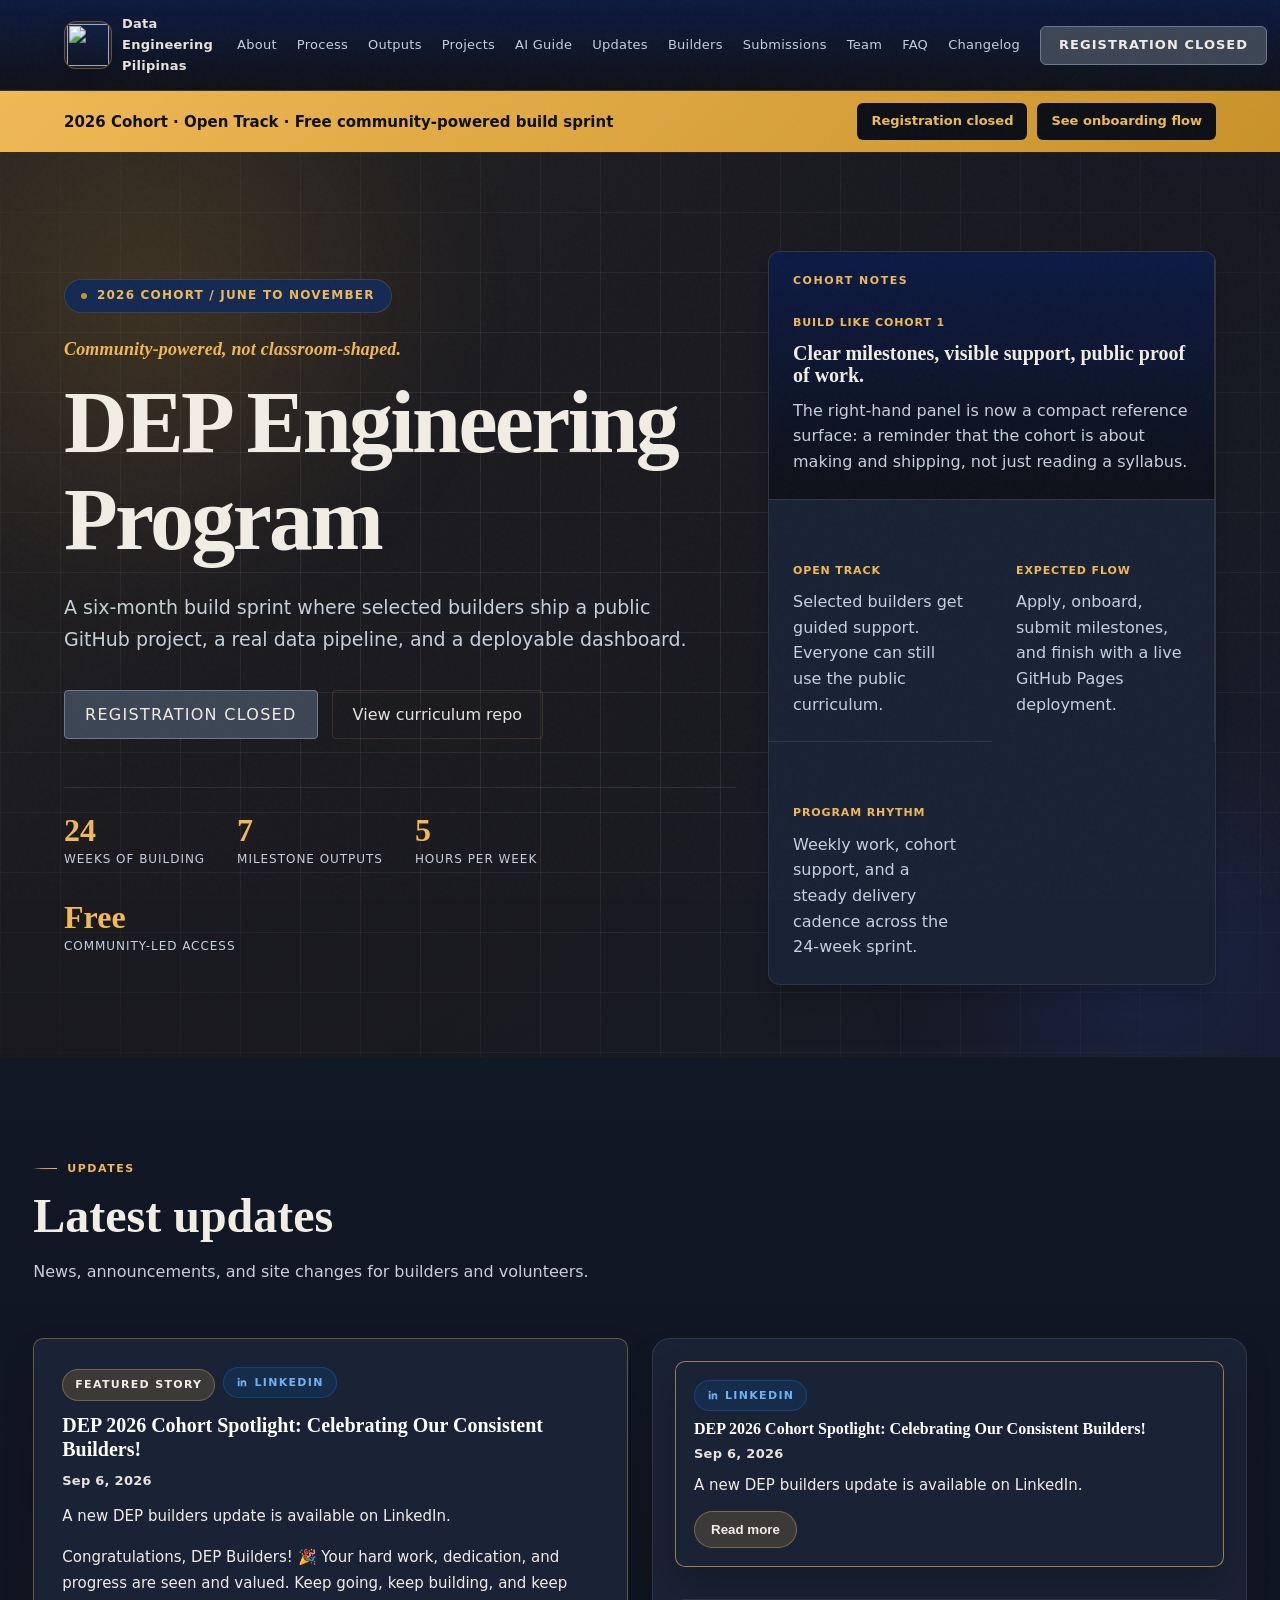
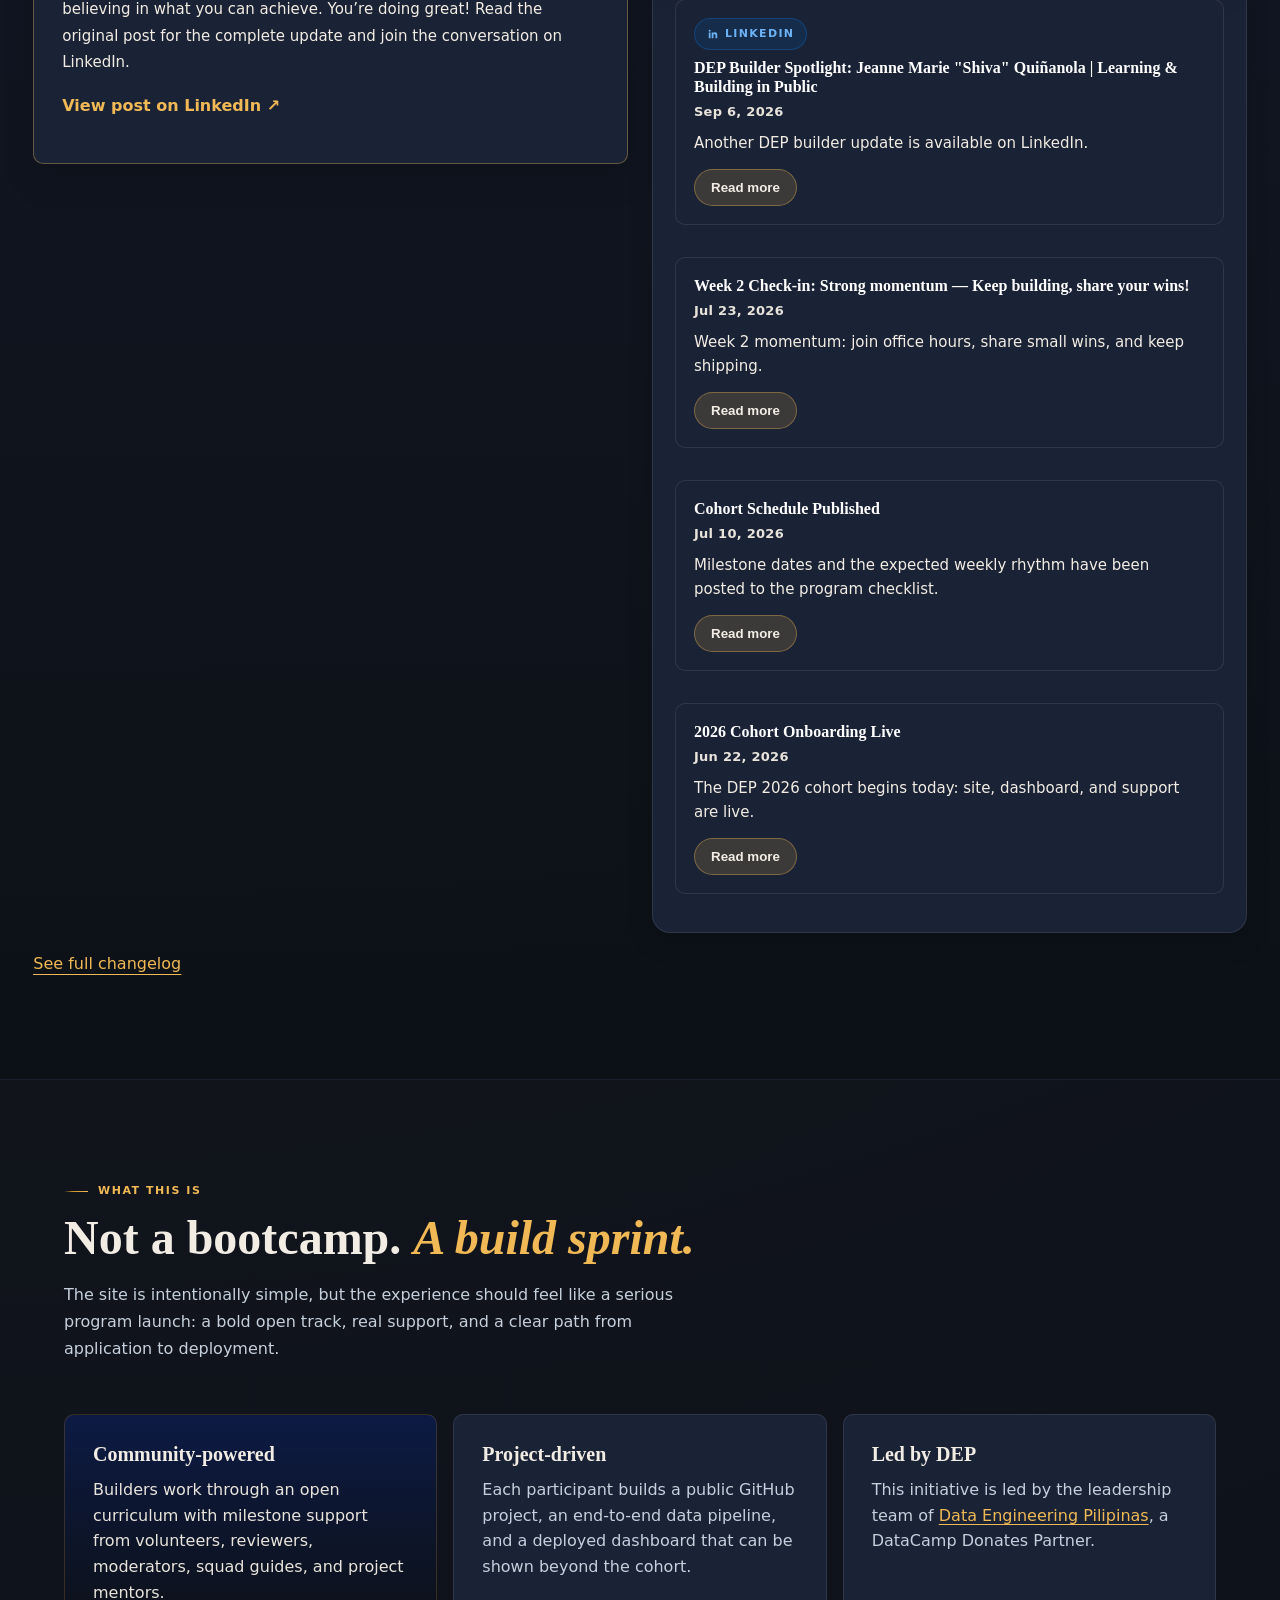
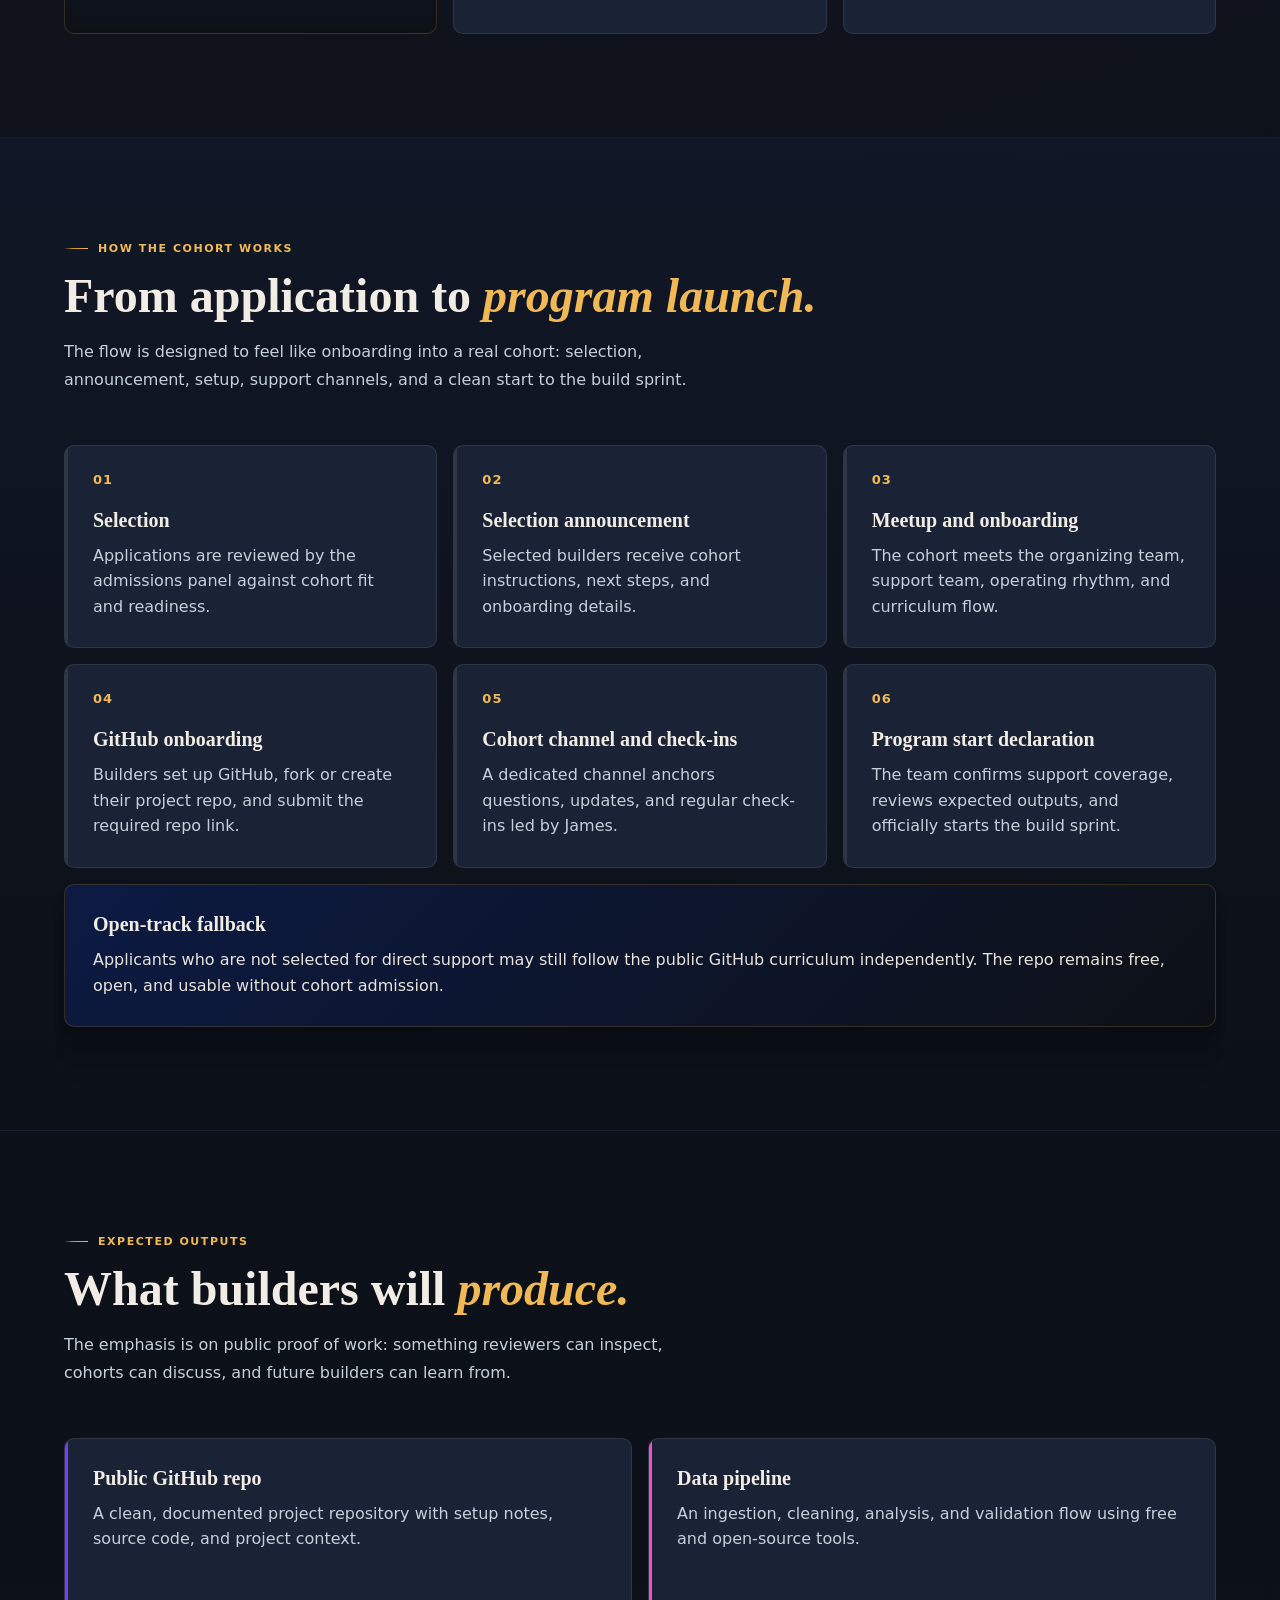
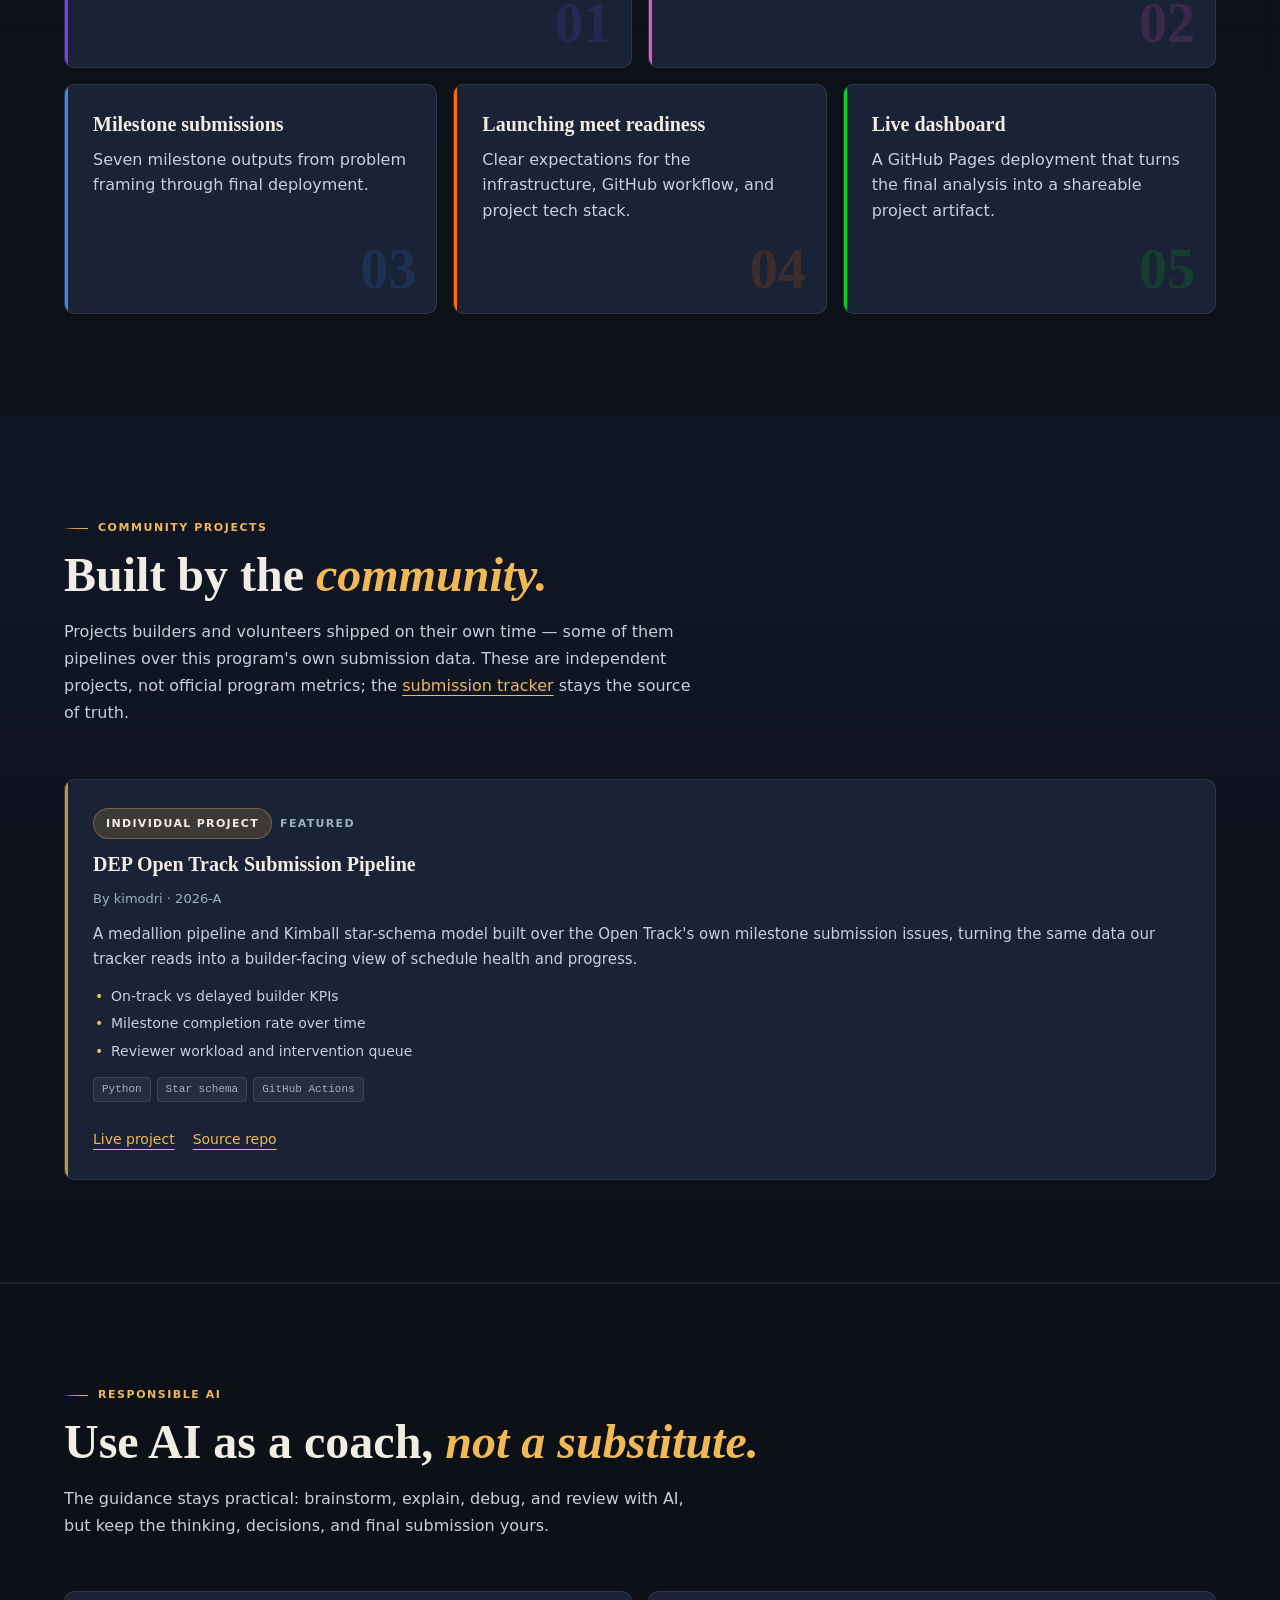
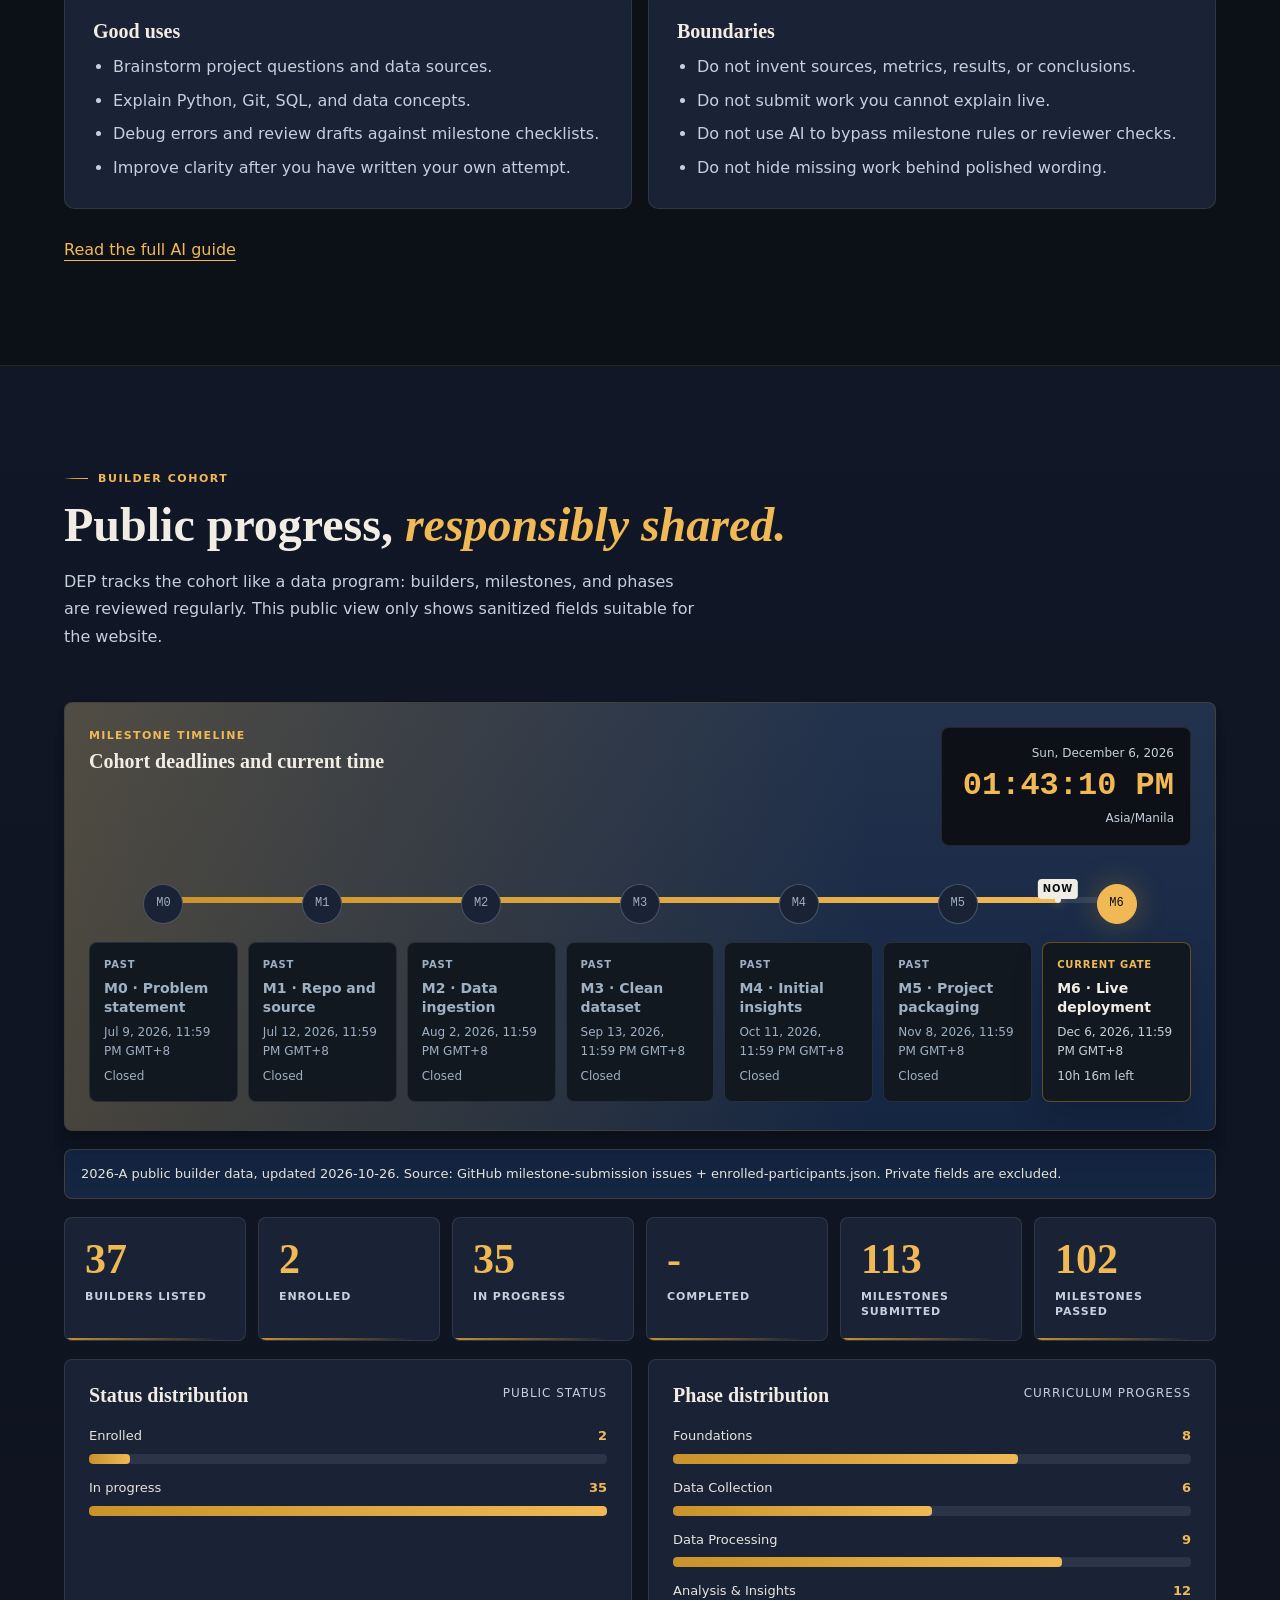
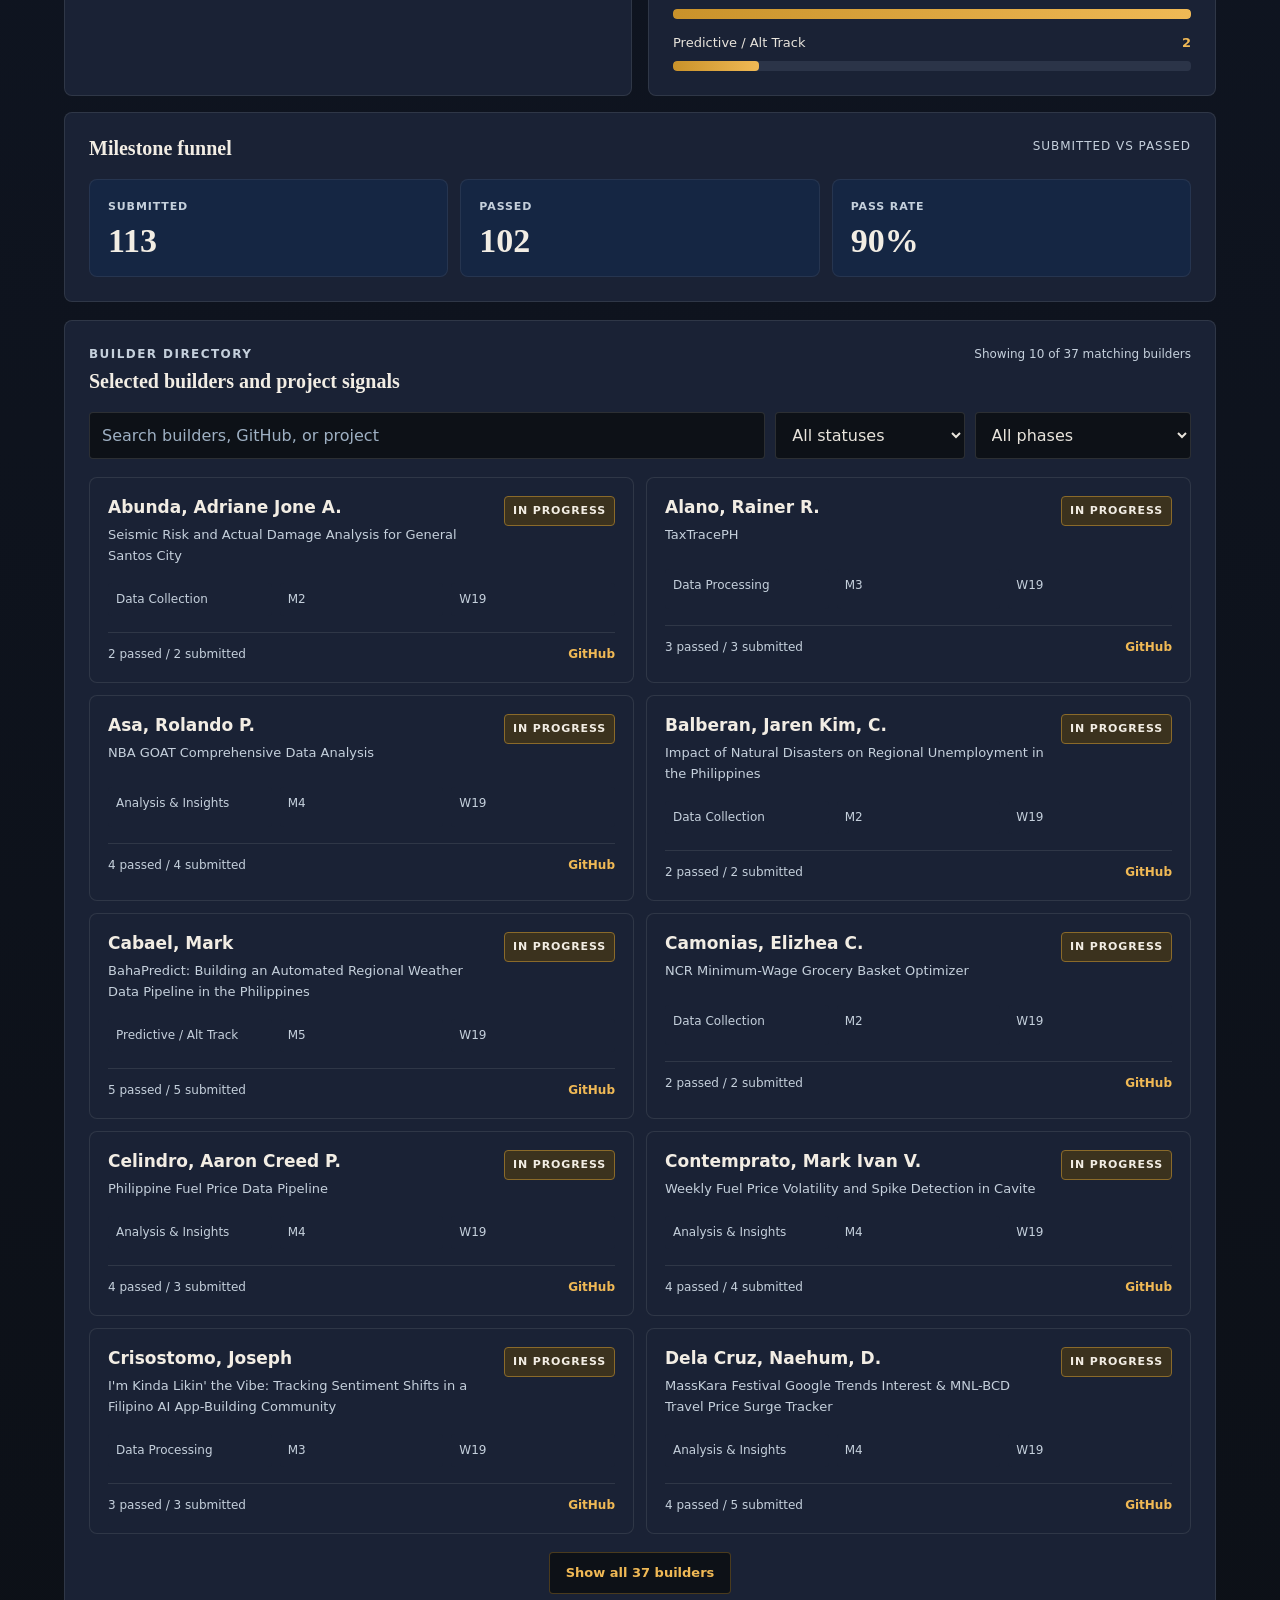
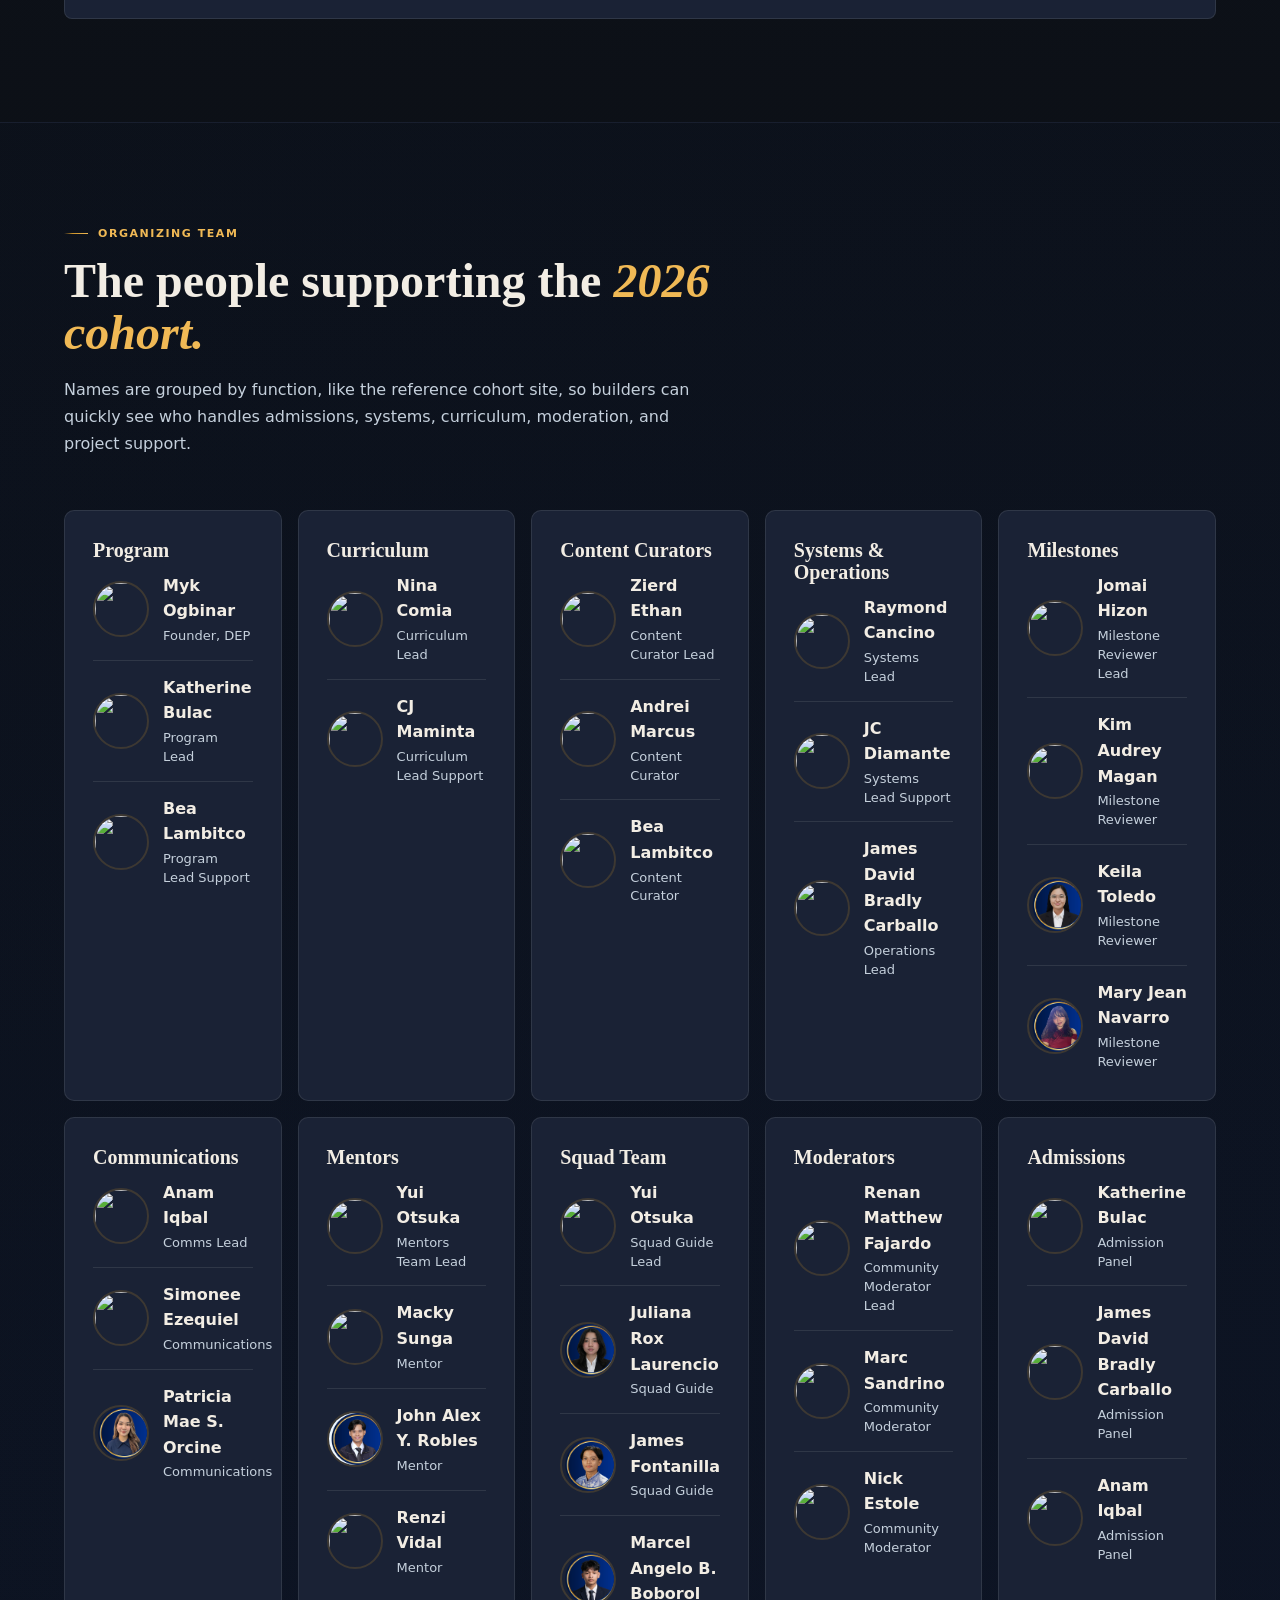
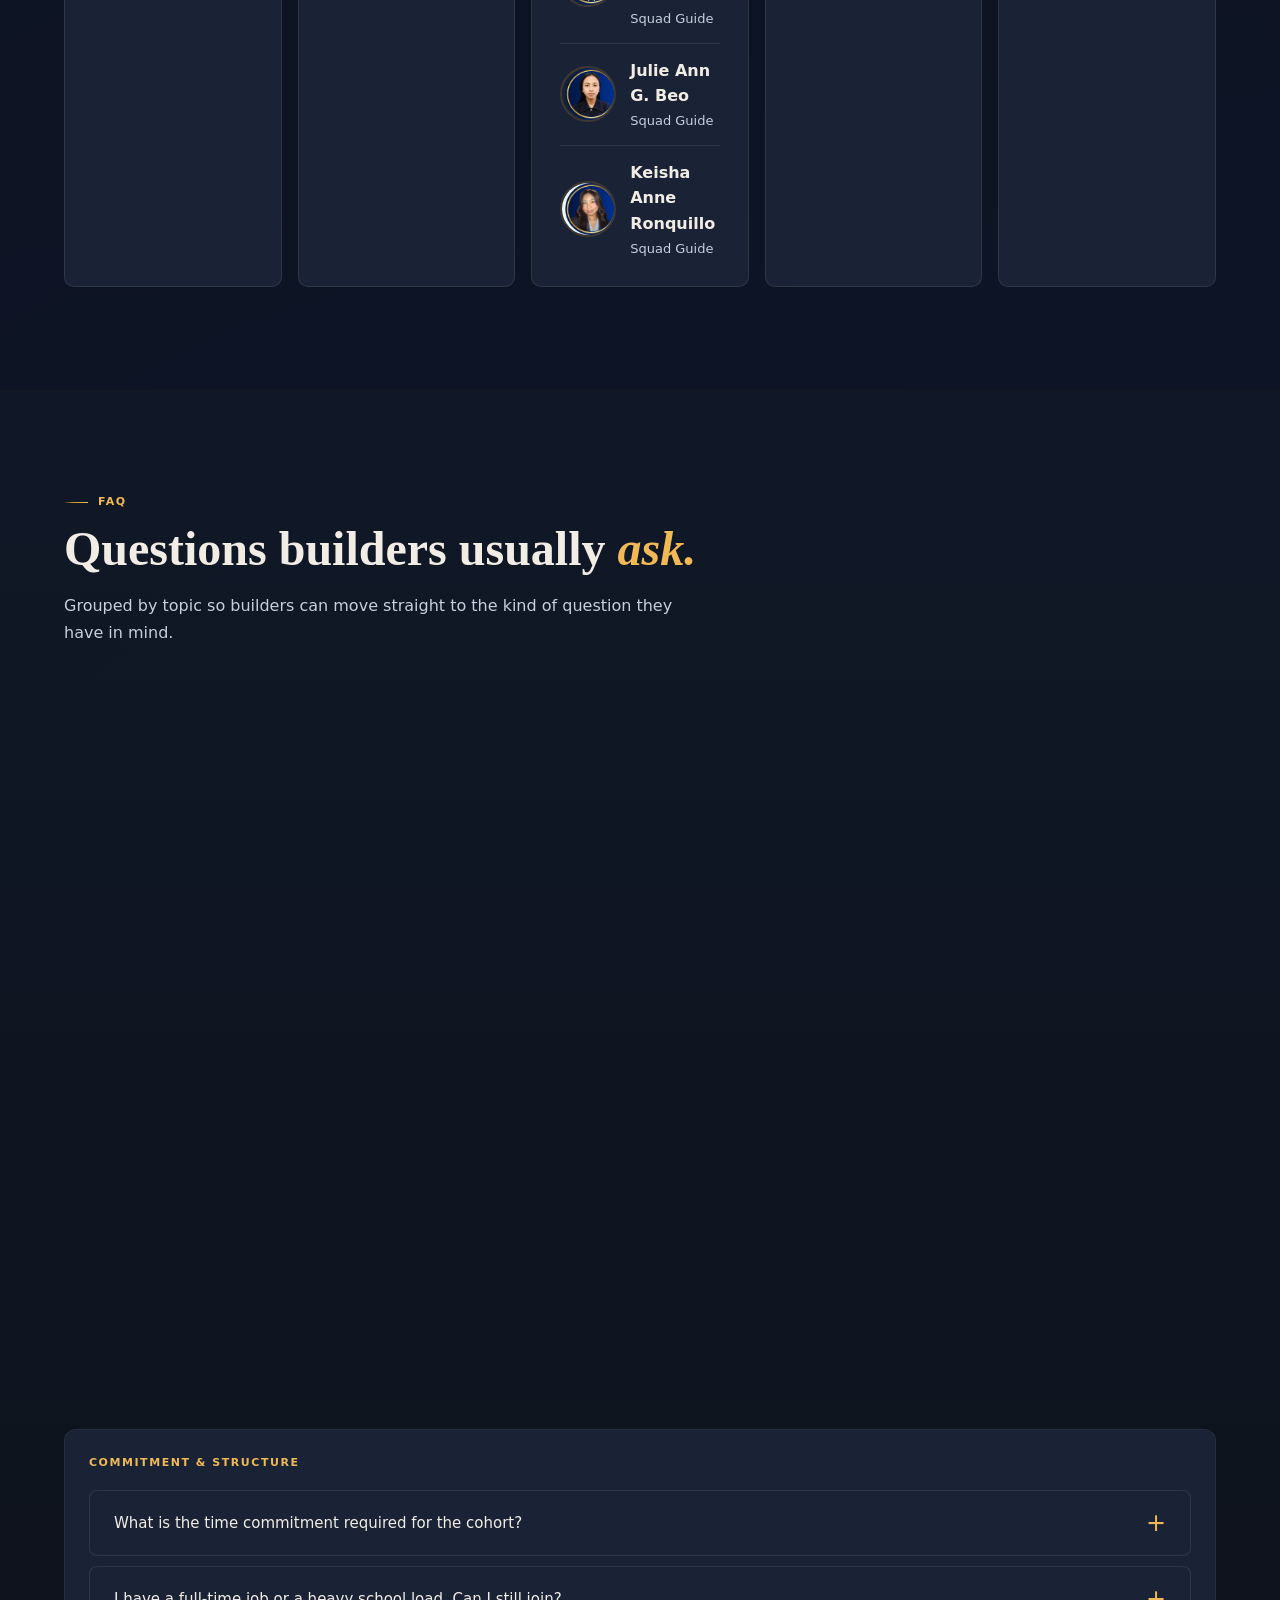
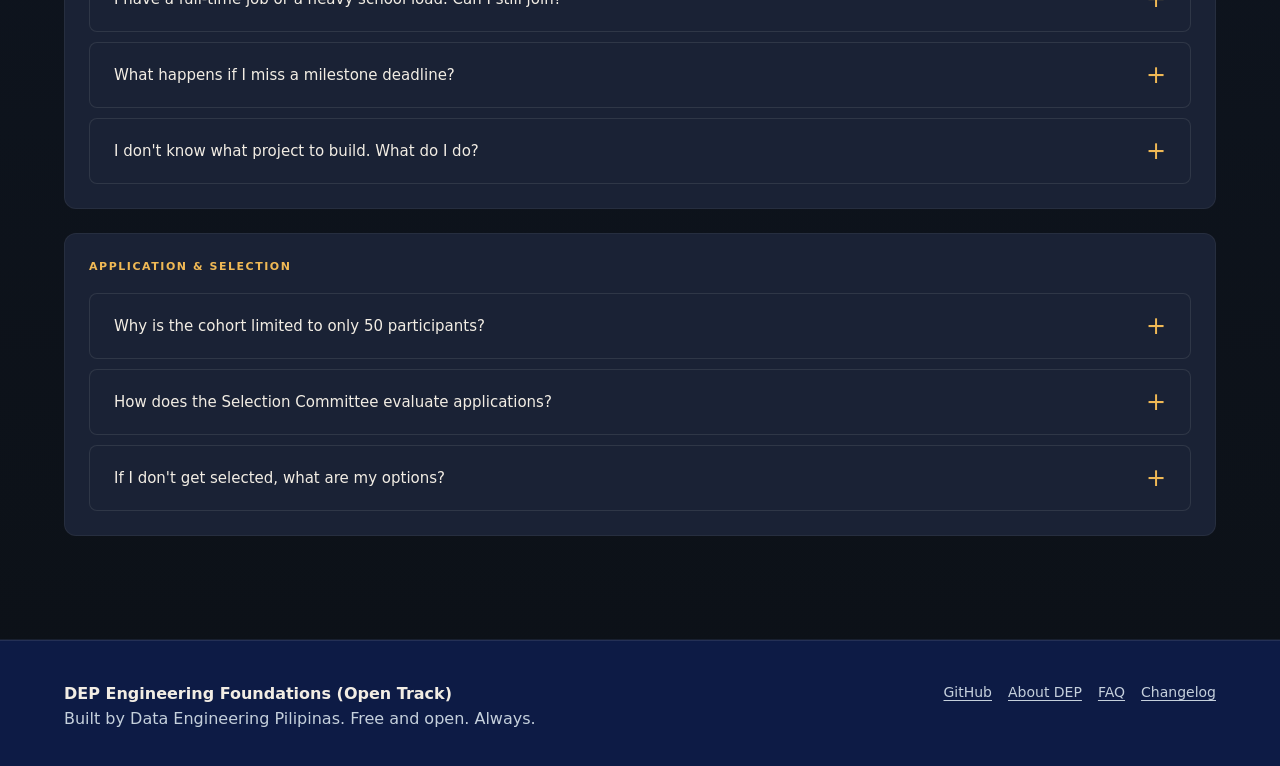
==== commit e9656f35: "fix(site): bump homepage script cache version" ====
--- a/docs/index.html
+++ b/docs/index.html
@@ -1223,6 +1223,6 @@
             </nav>
         </footer>
 
-        <script src="assets/site.js?v=11"></script>
+        <script src="assets/site.js?v=12"></script>
     </body>
 </html>
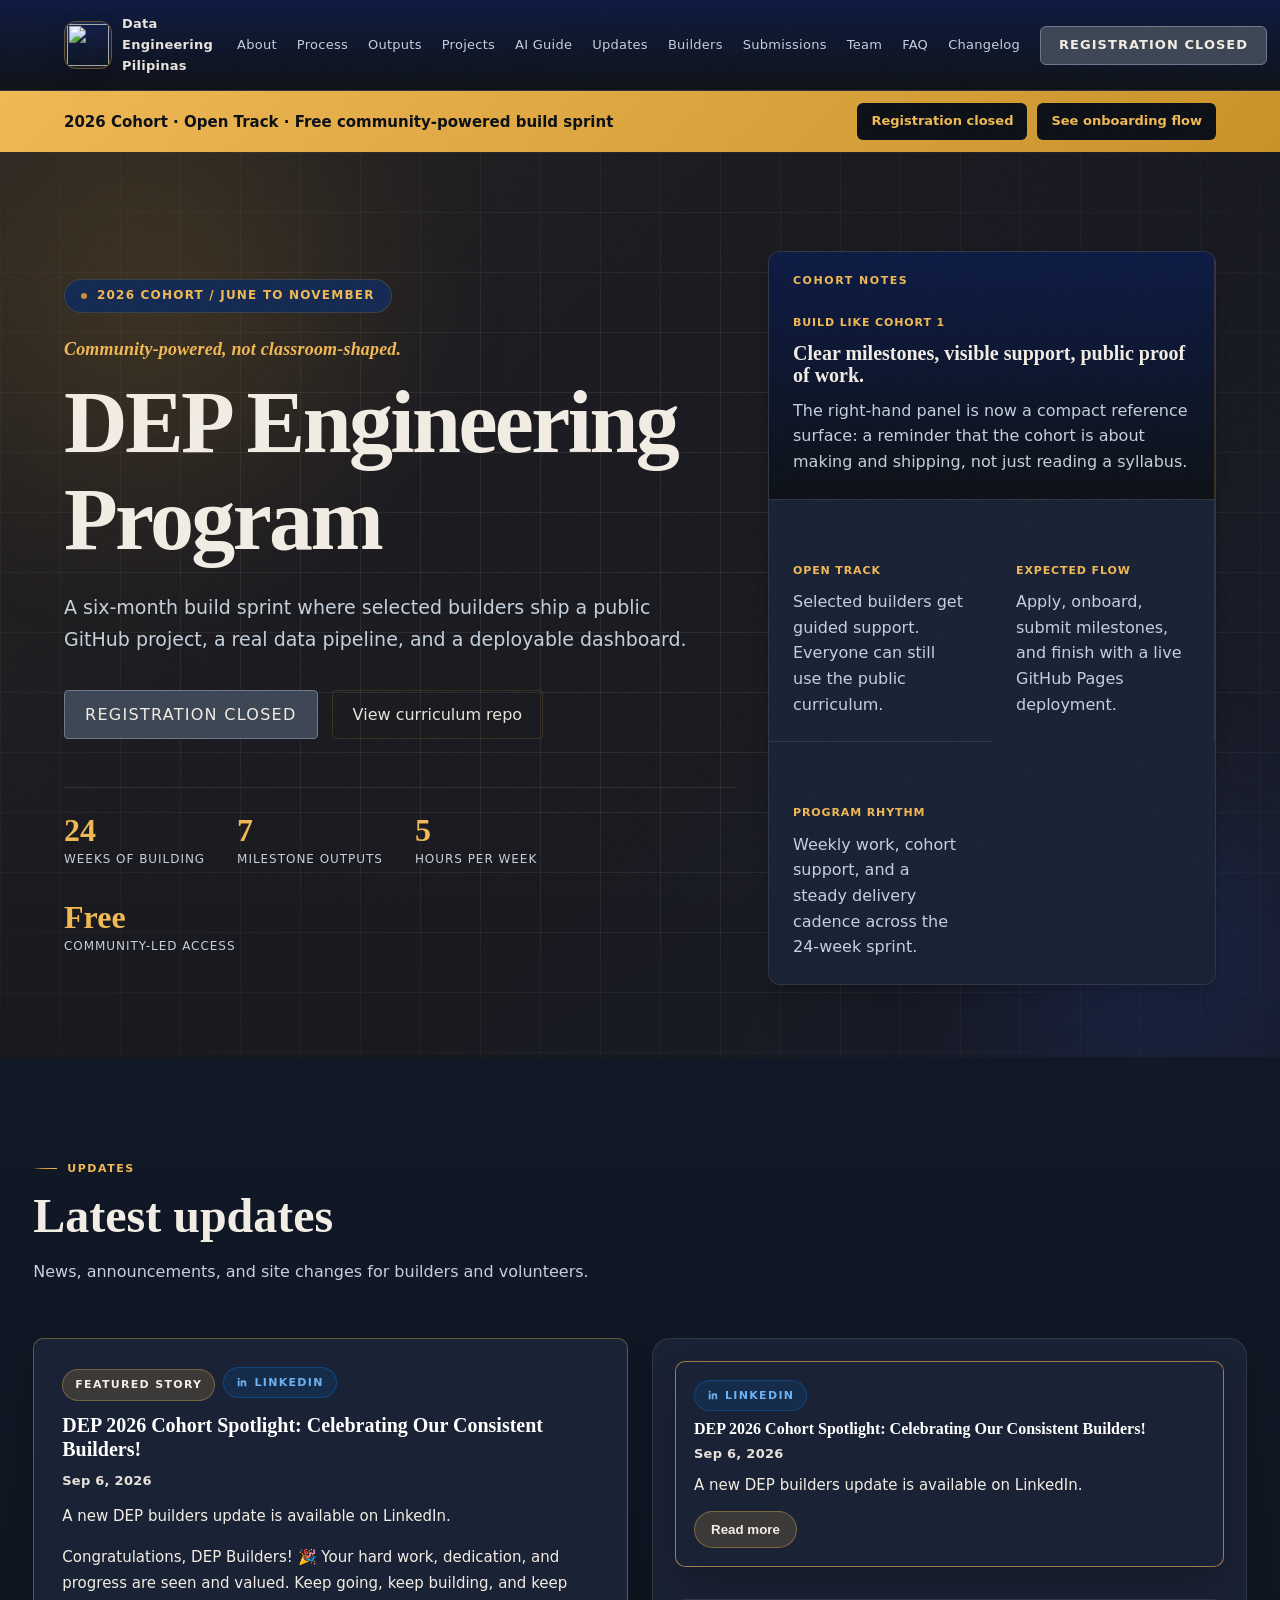
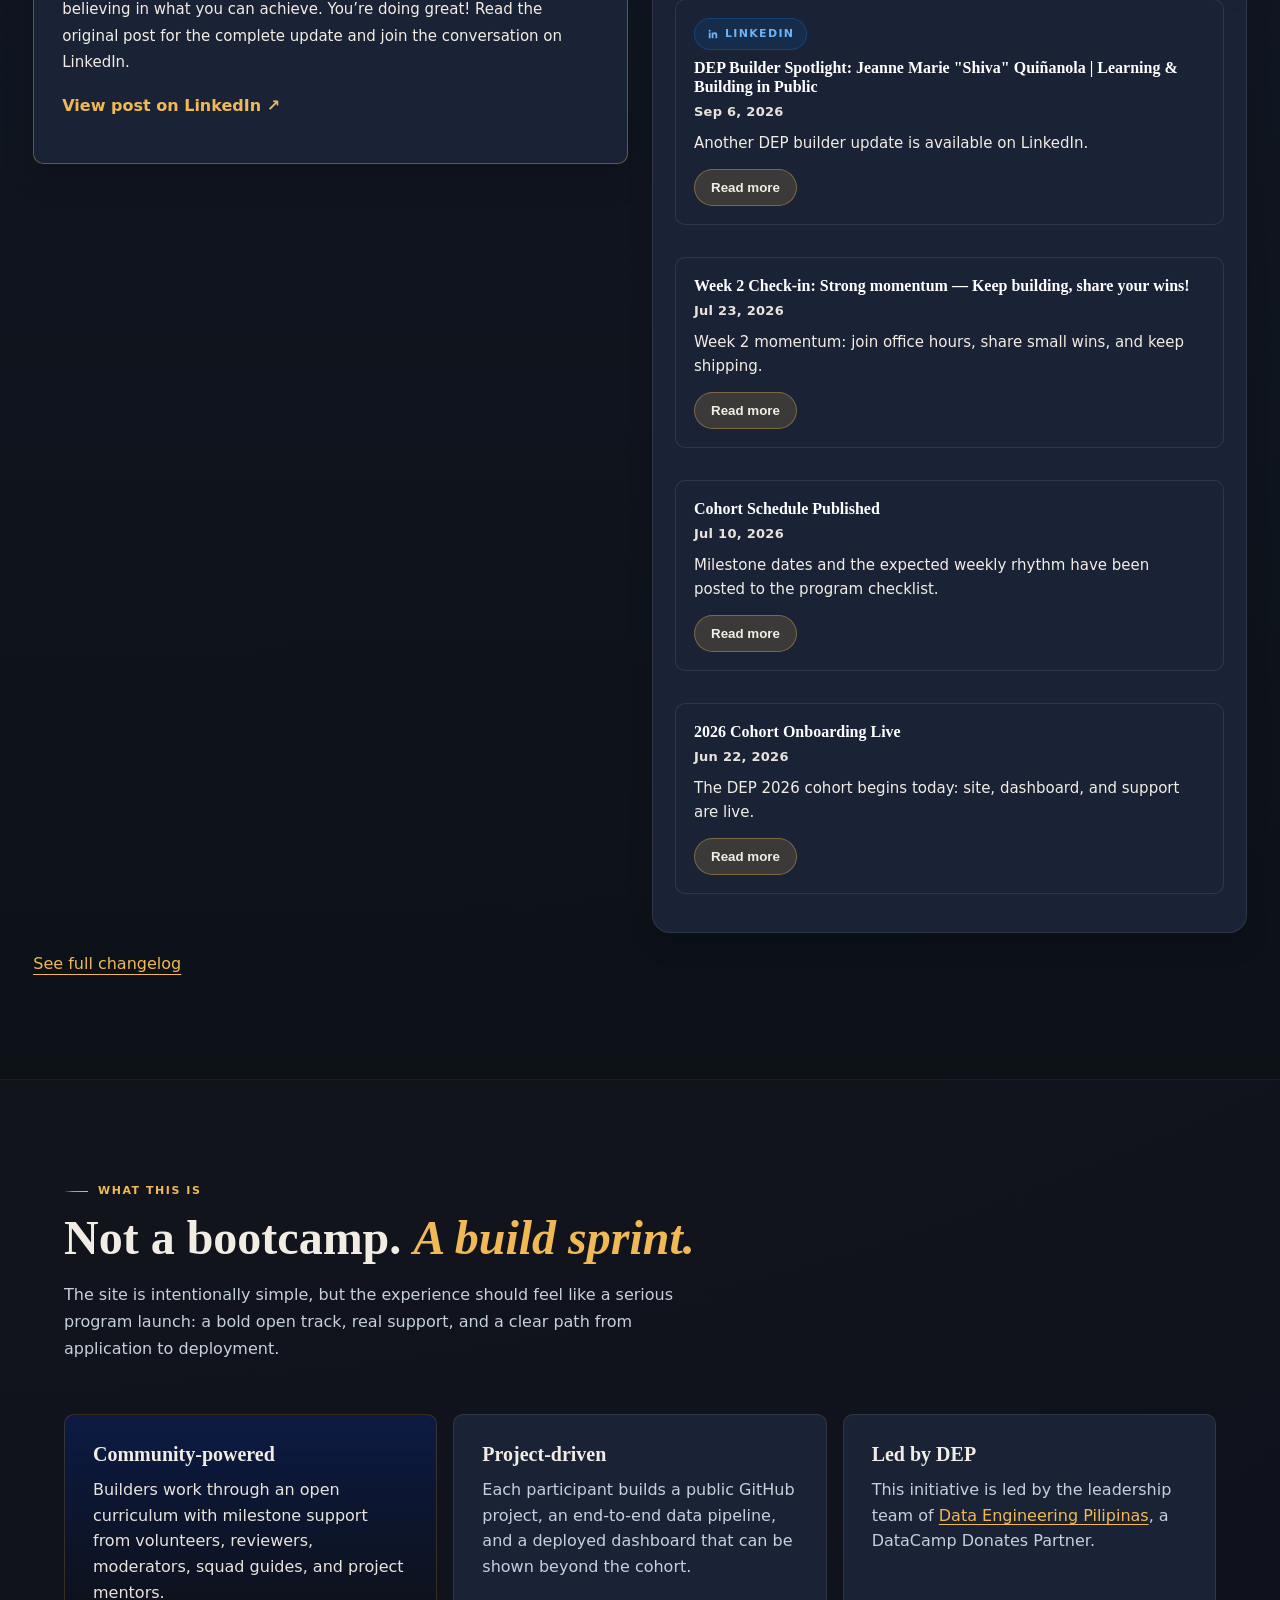
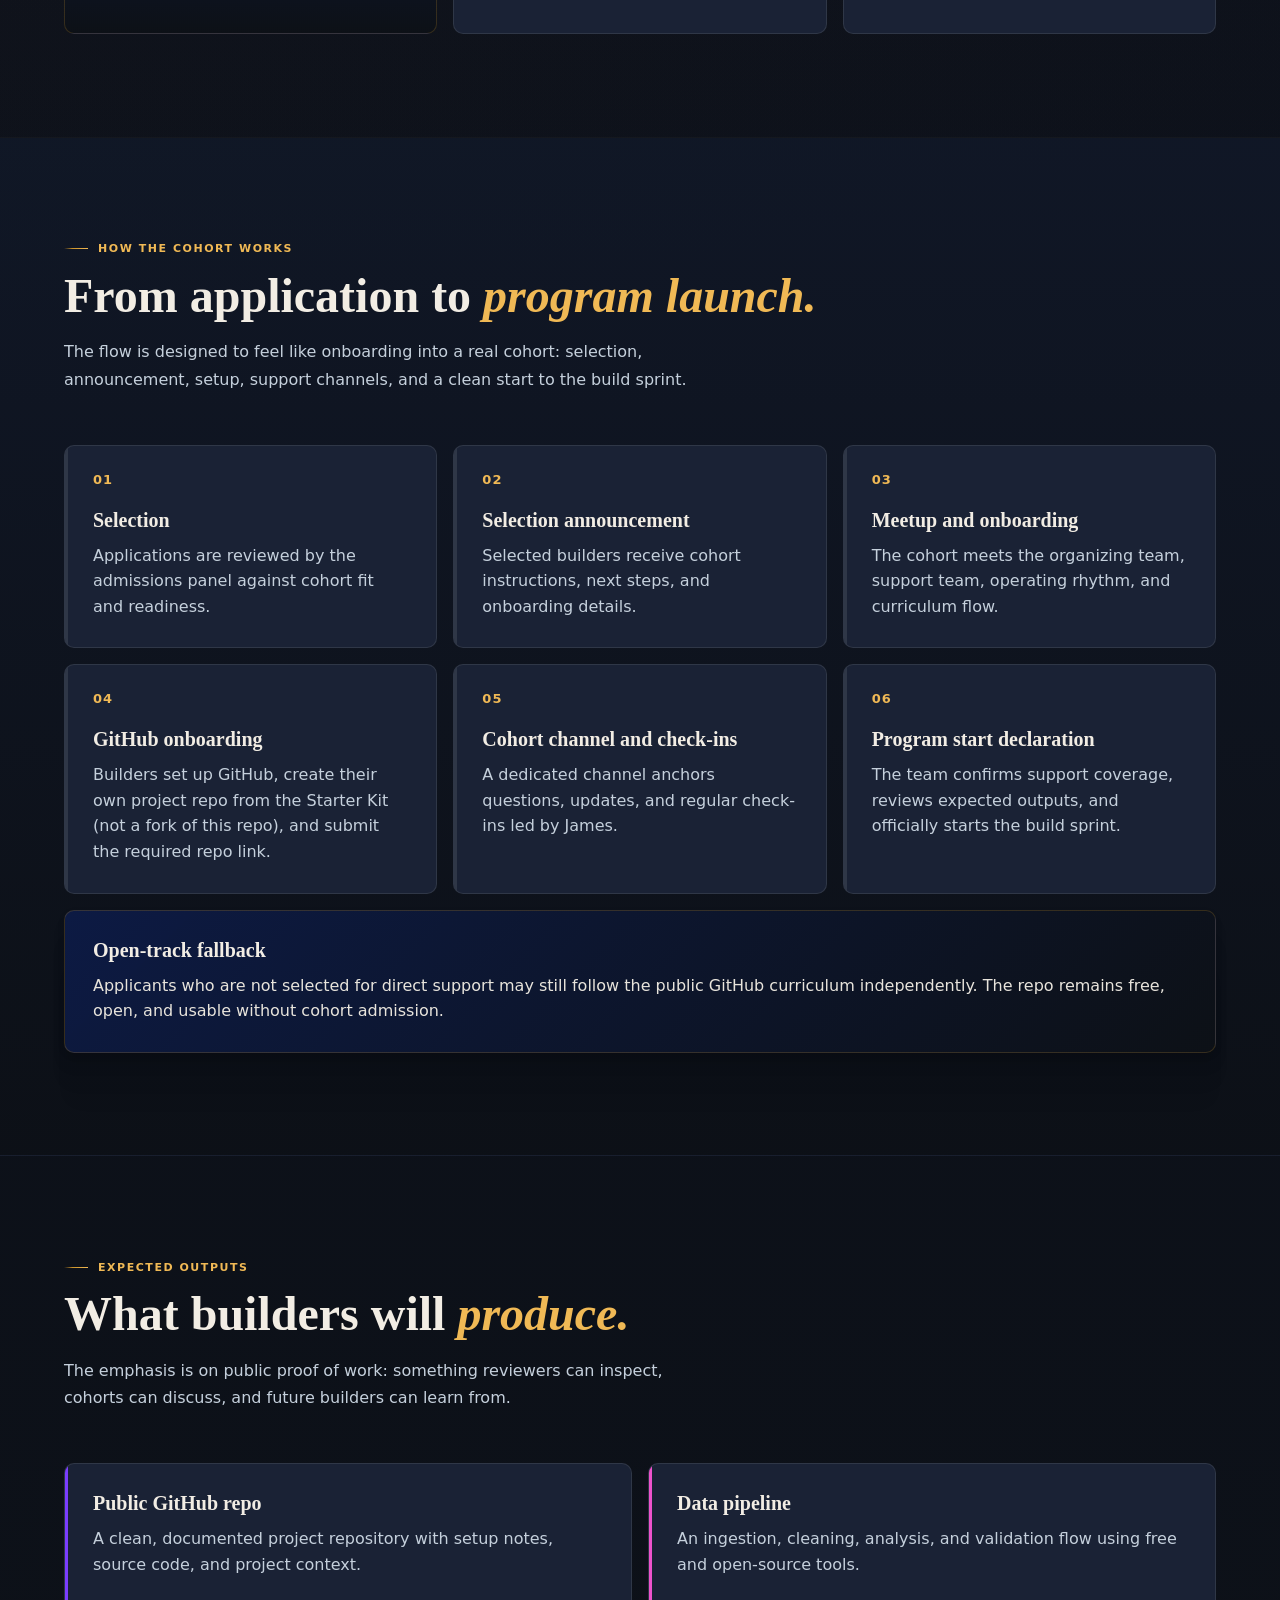
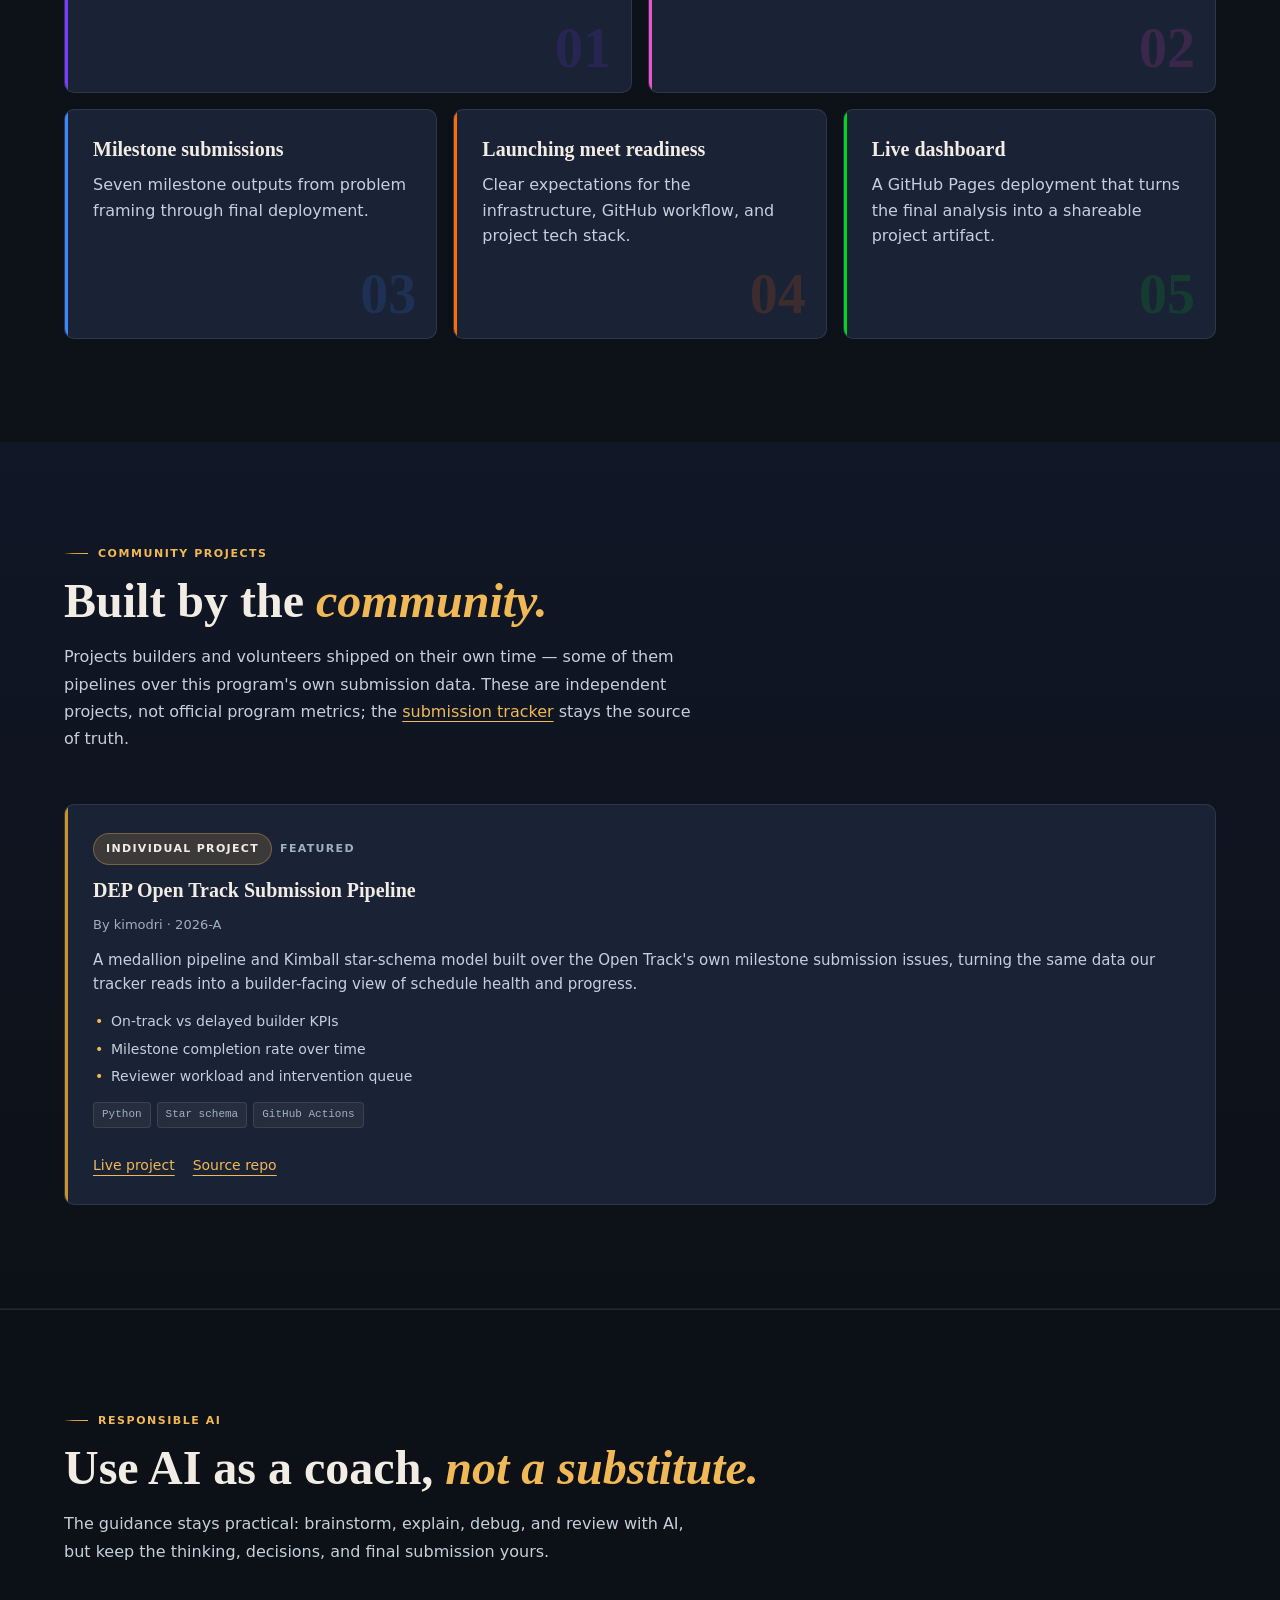
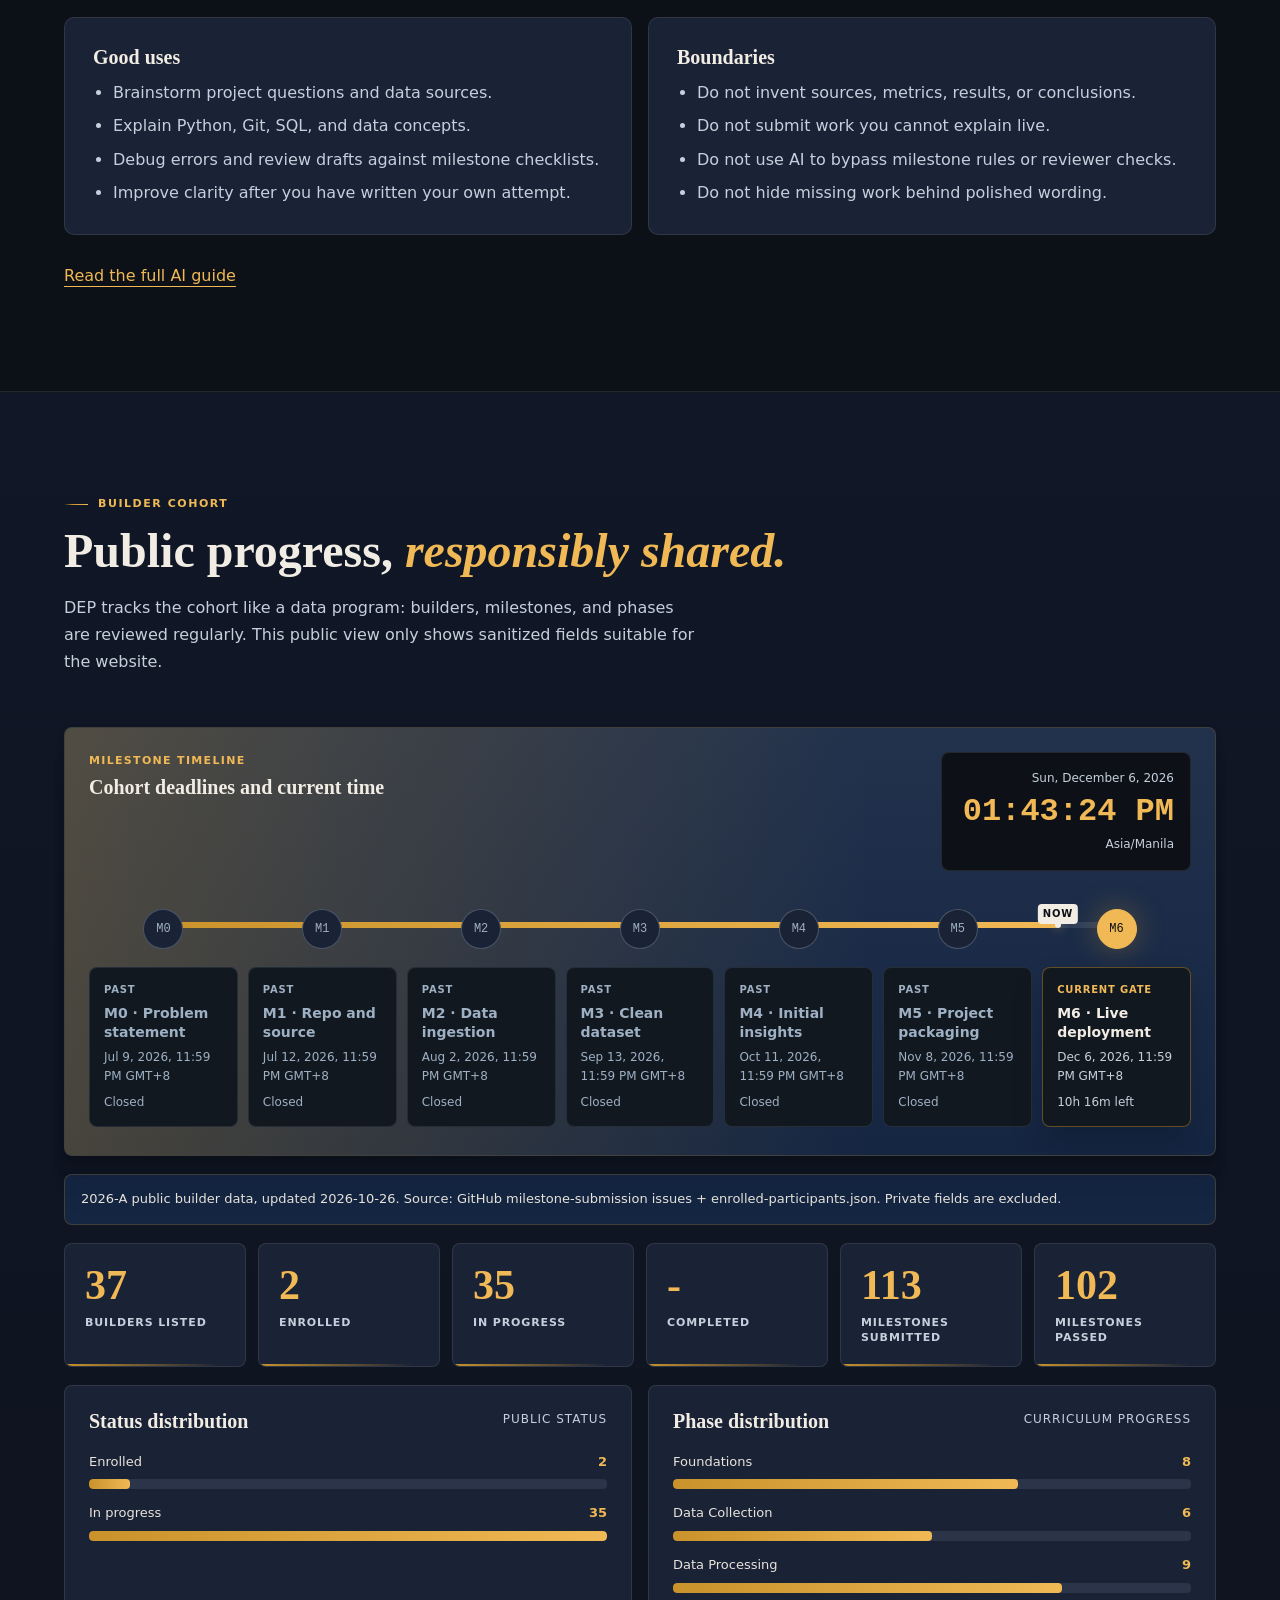
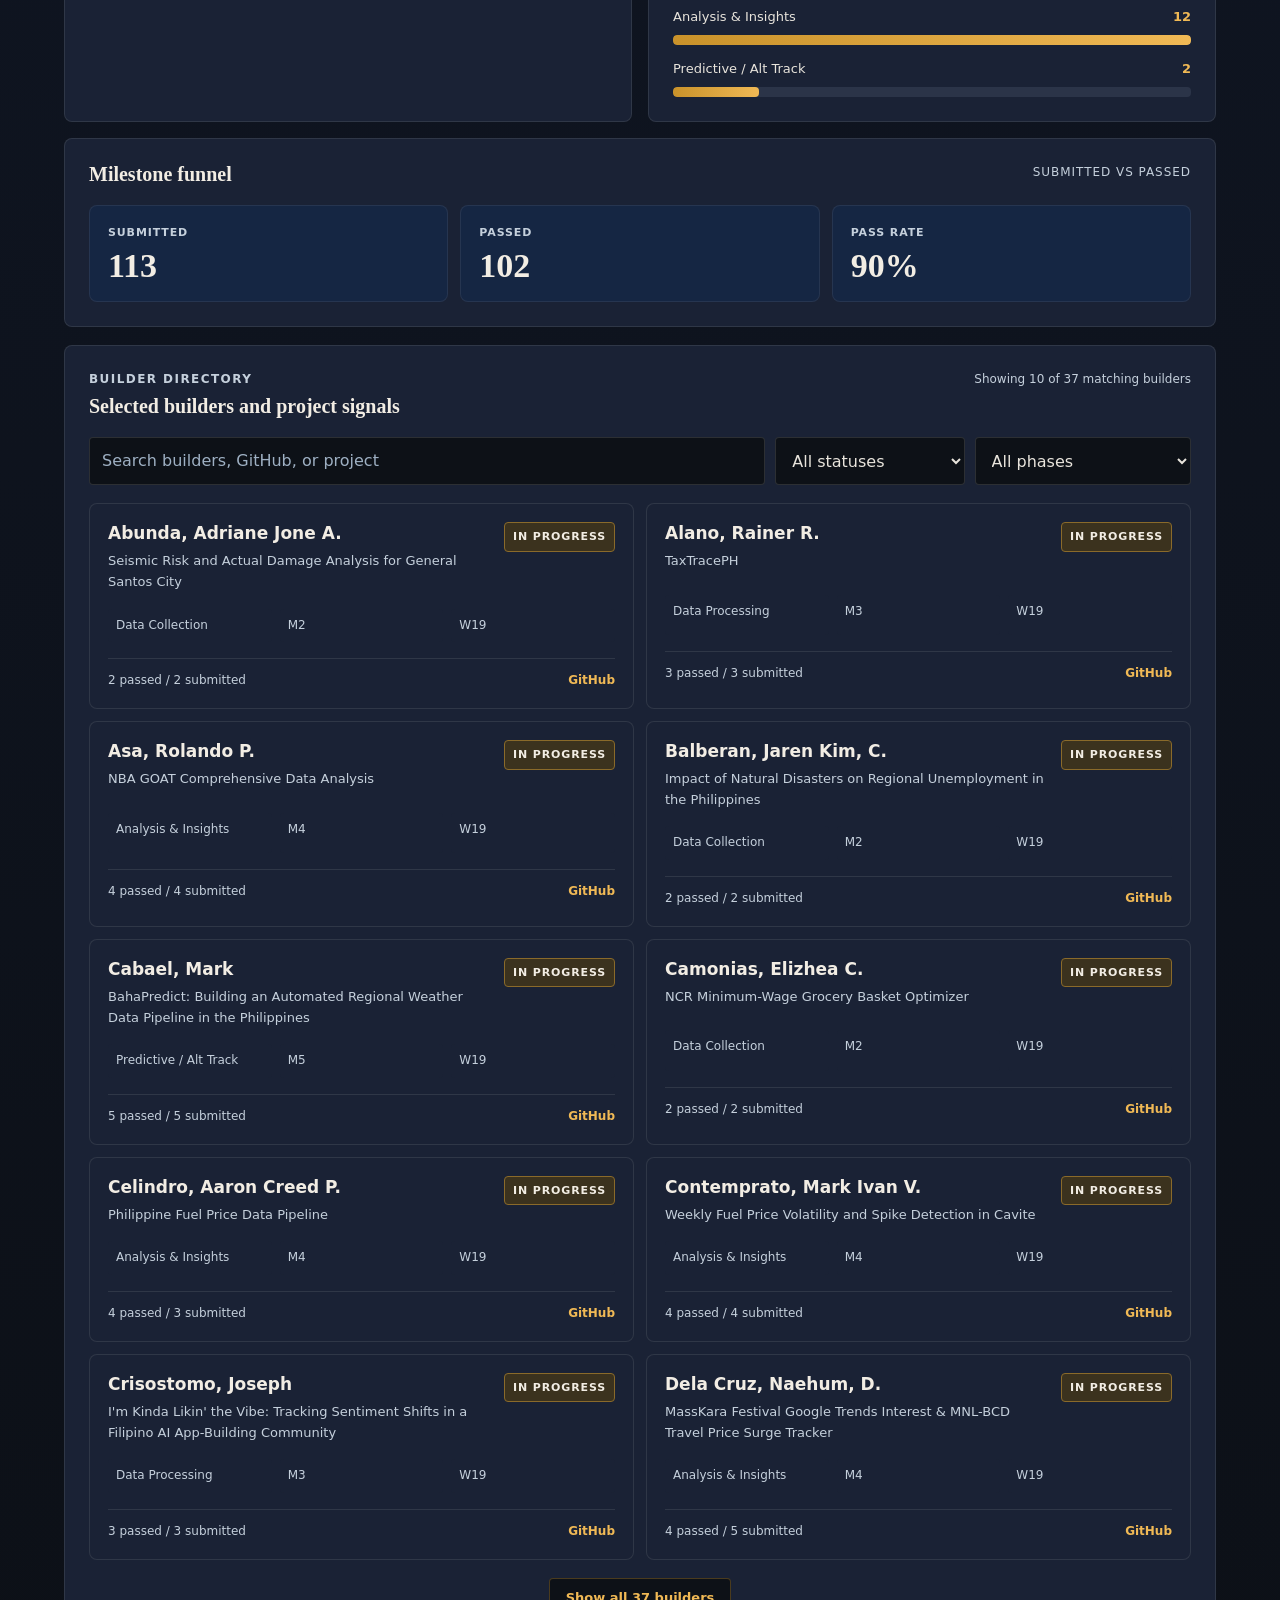
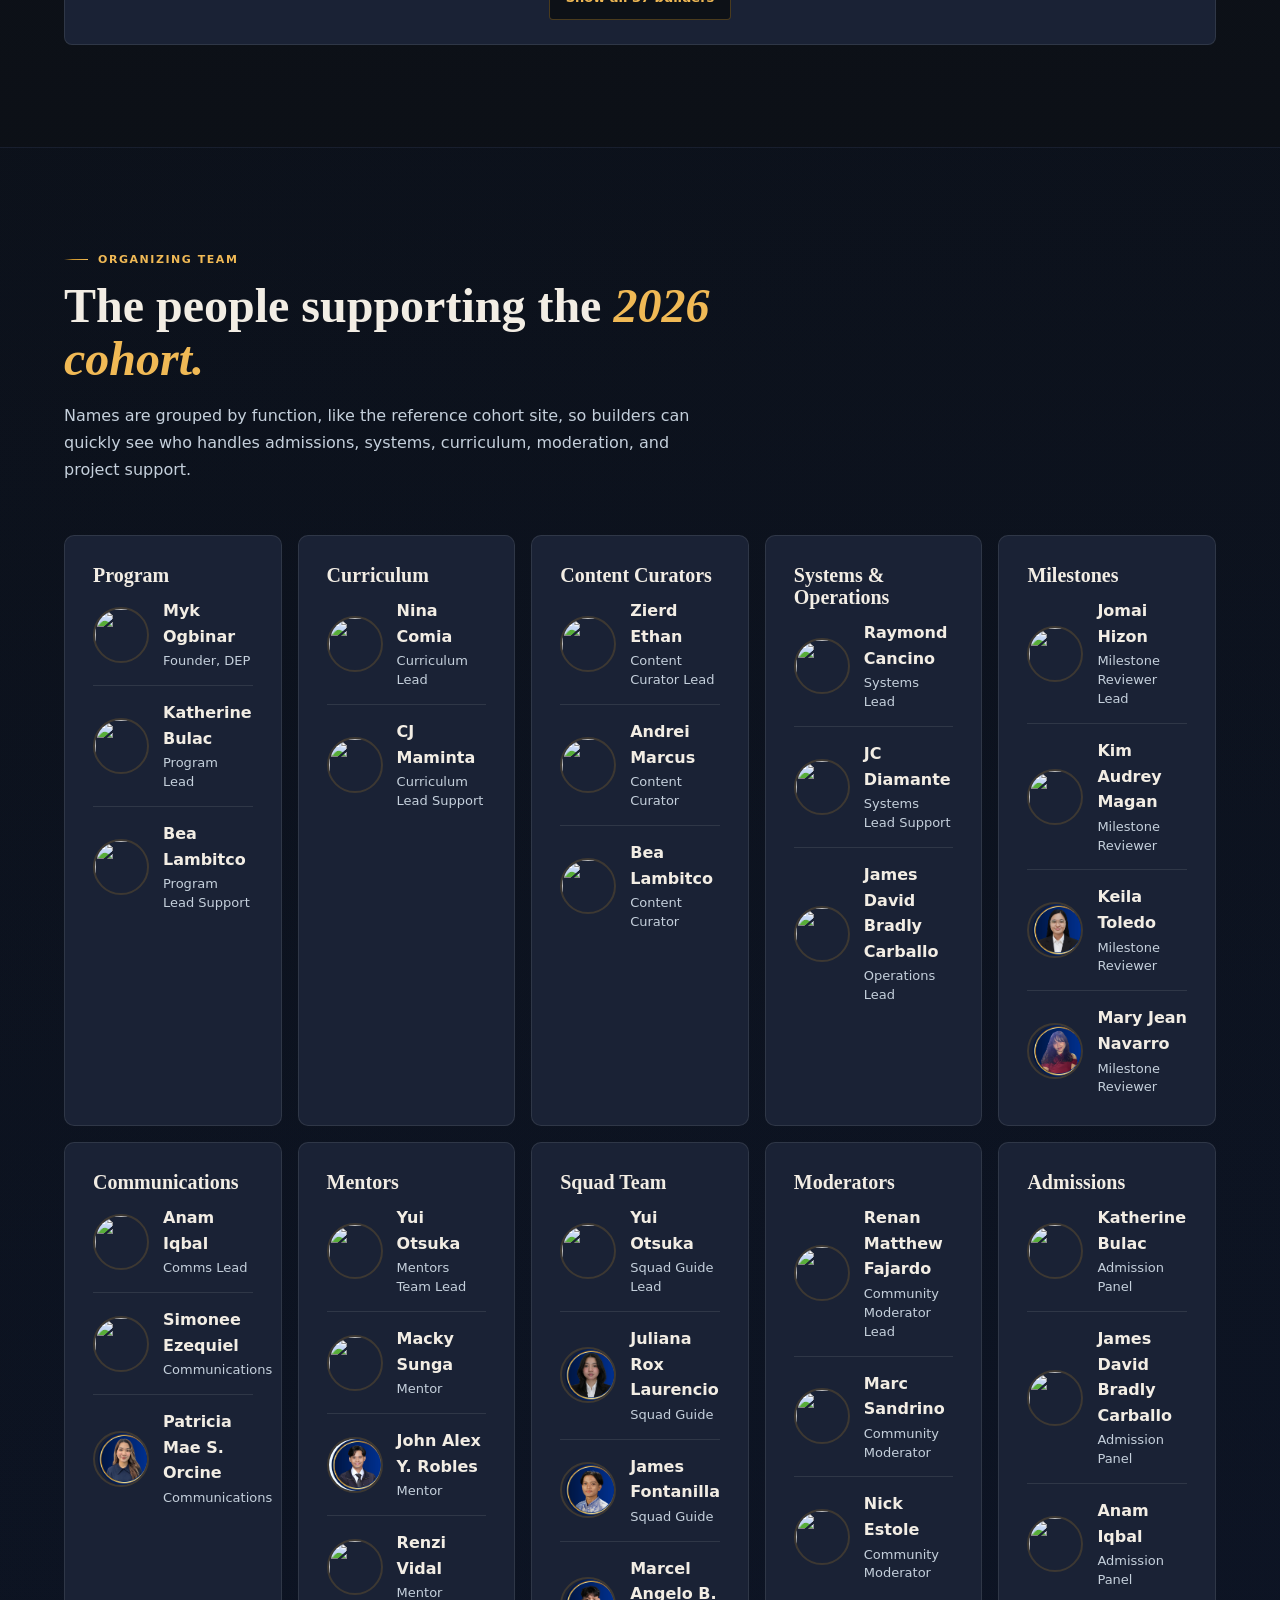
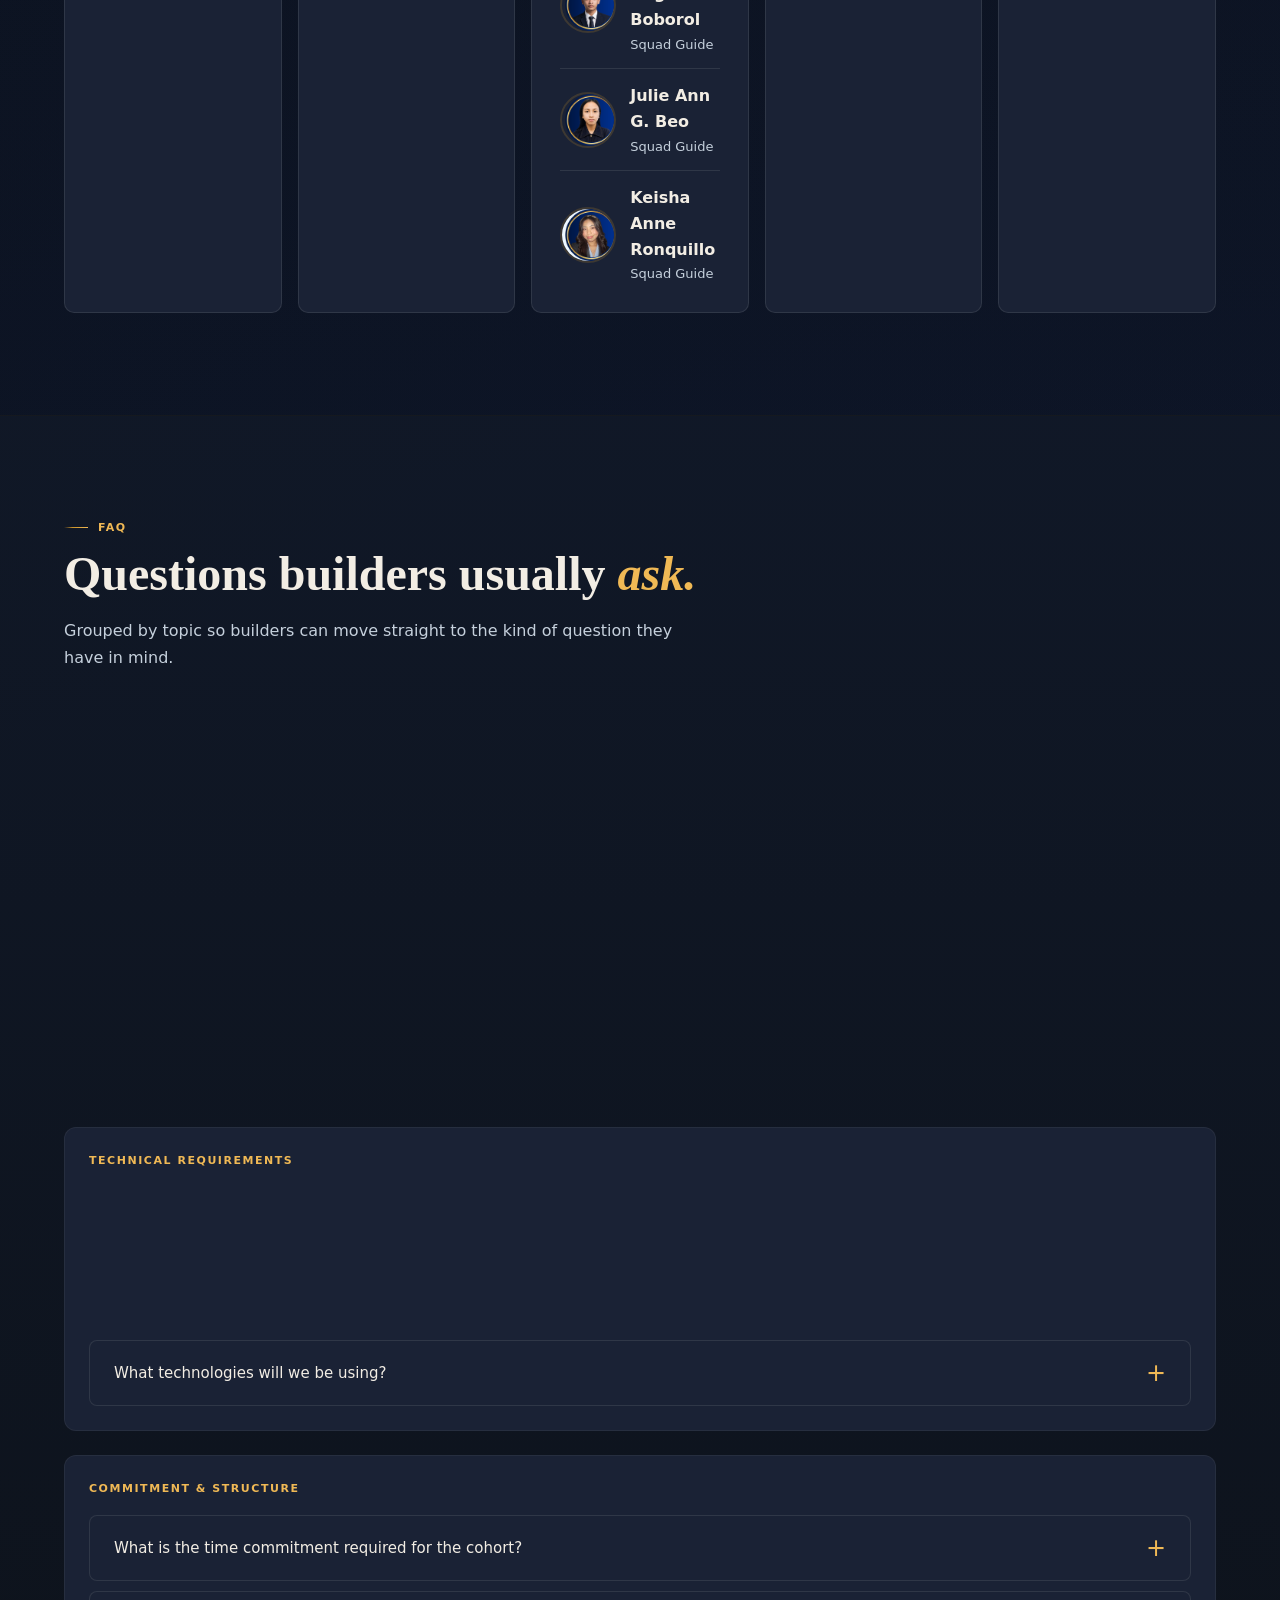
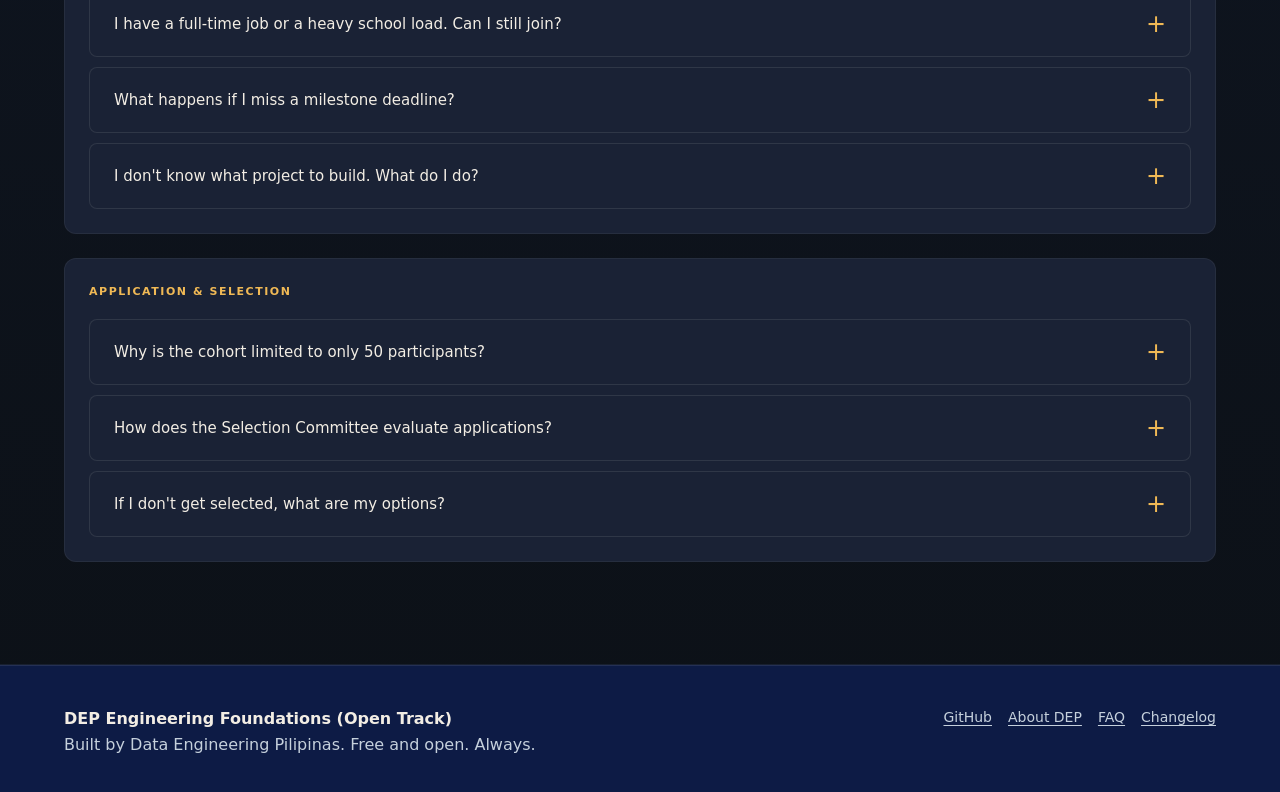
==== commit 00673e41: "docs(onboarding): tell builders to create a project repo, not fork The homepage said "fork or create" ====
--- a/docs/index.html
+++ b/docs/index.html
@@ -280,8 +280,9 @@
                         <span class="step-number" aria-hidden="true">04</span>
                         <h3>GitHub onboarding</h3>
                         <p>
-                            Builders set up GitHub, fork or create their project
-                            repo, and submit the required repo link.
+                            Builders set up GitHub, create their own project repo from the
+                            Starter Kit (not a fork of this repo), and submit the
+                            required repo link.
                         </p>
                     </article>
                     <article class="timeline-item reveal reveal-delay-1">
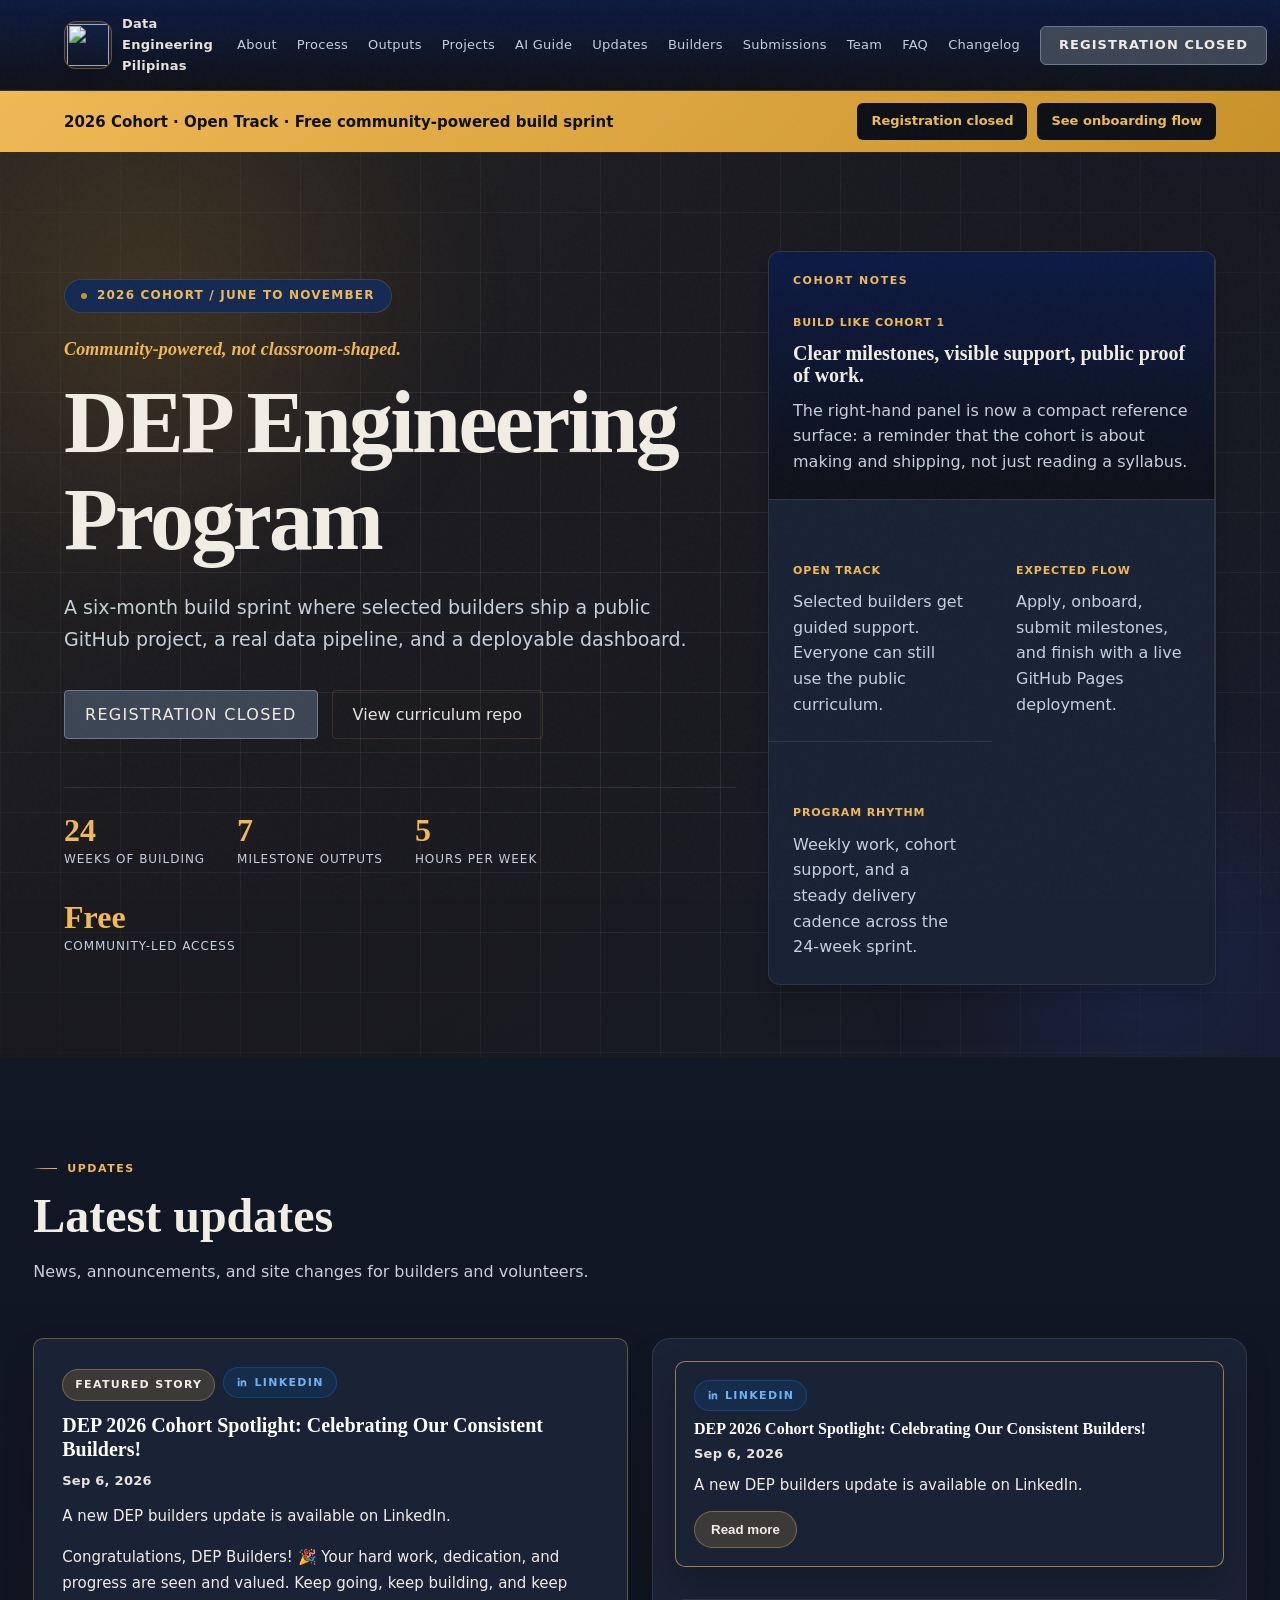
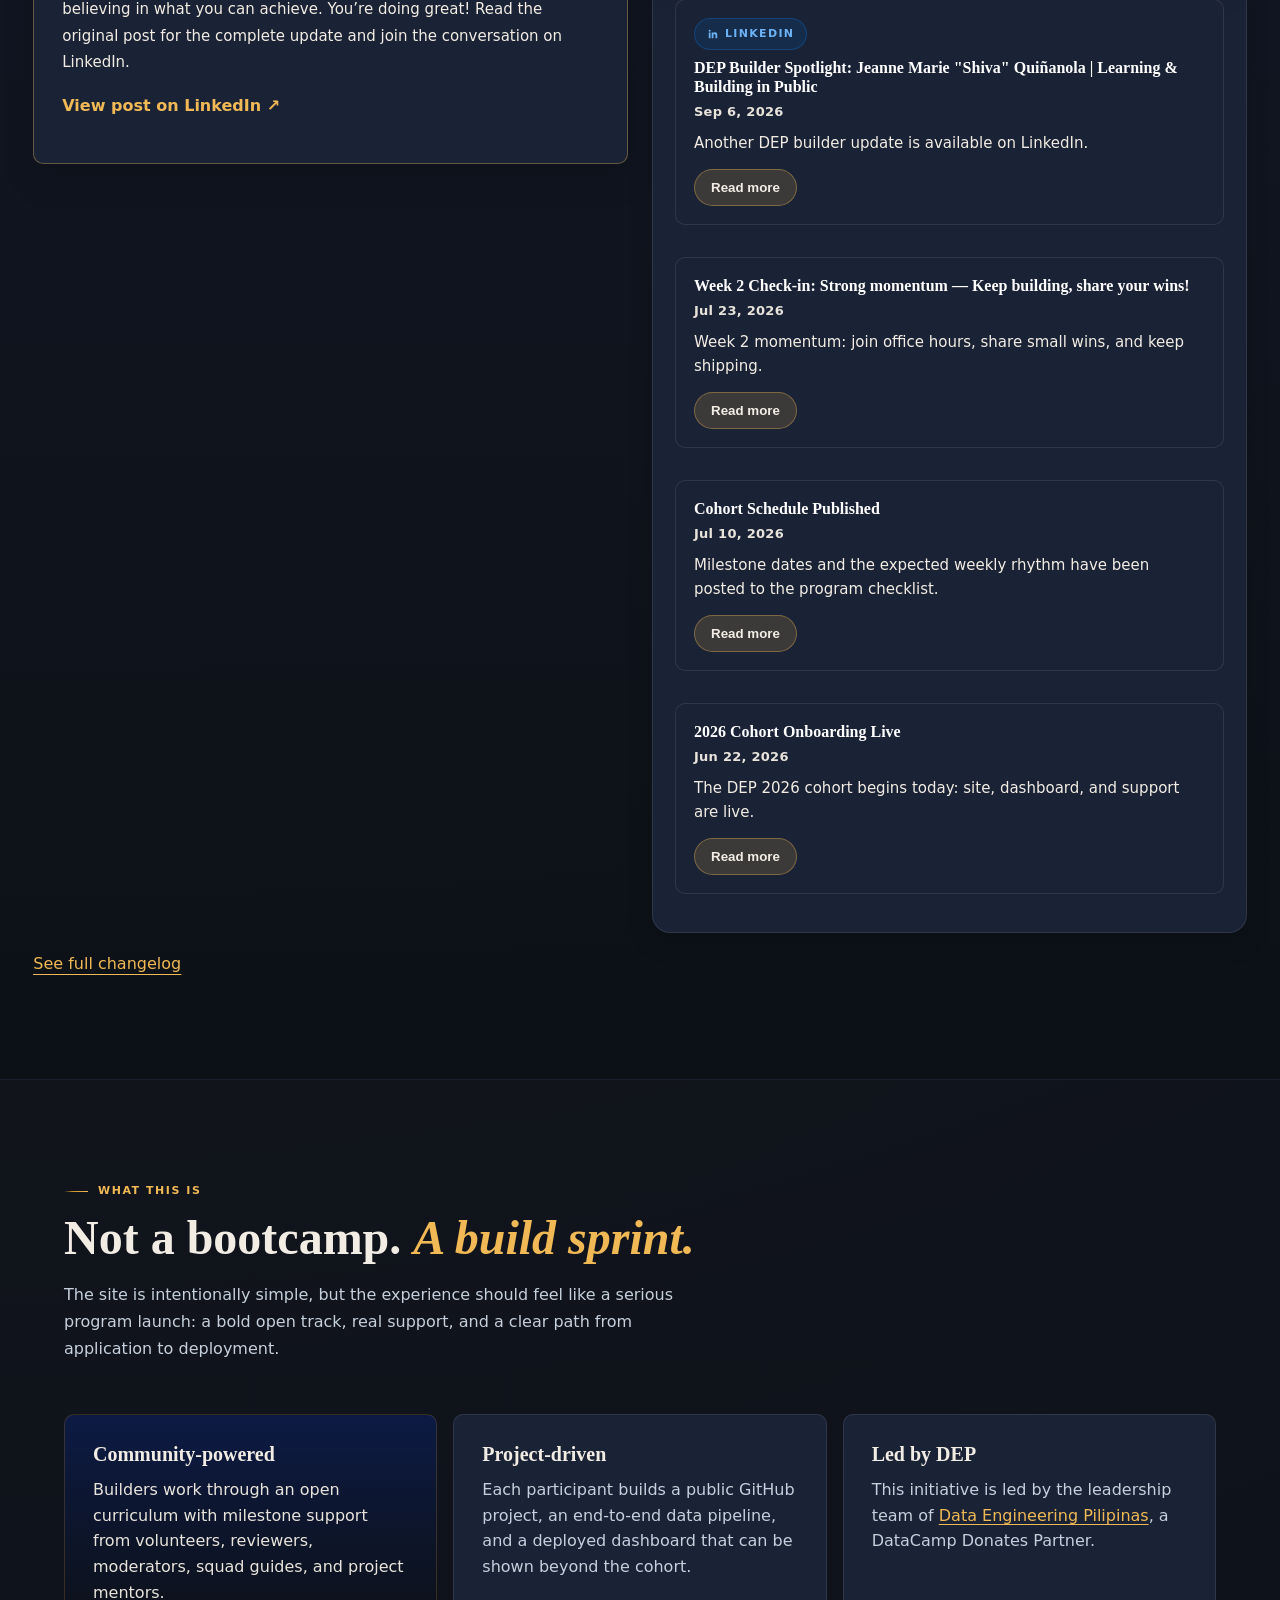
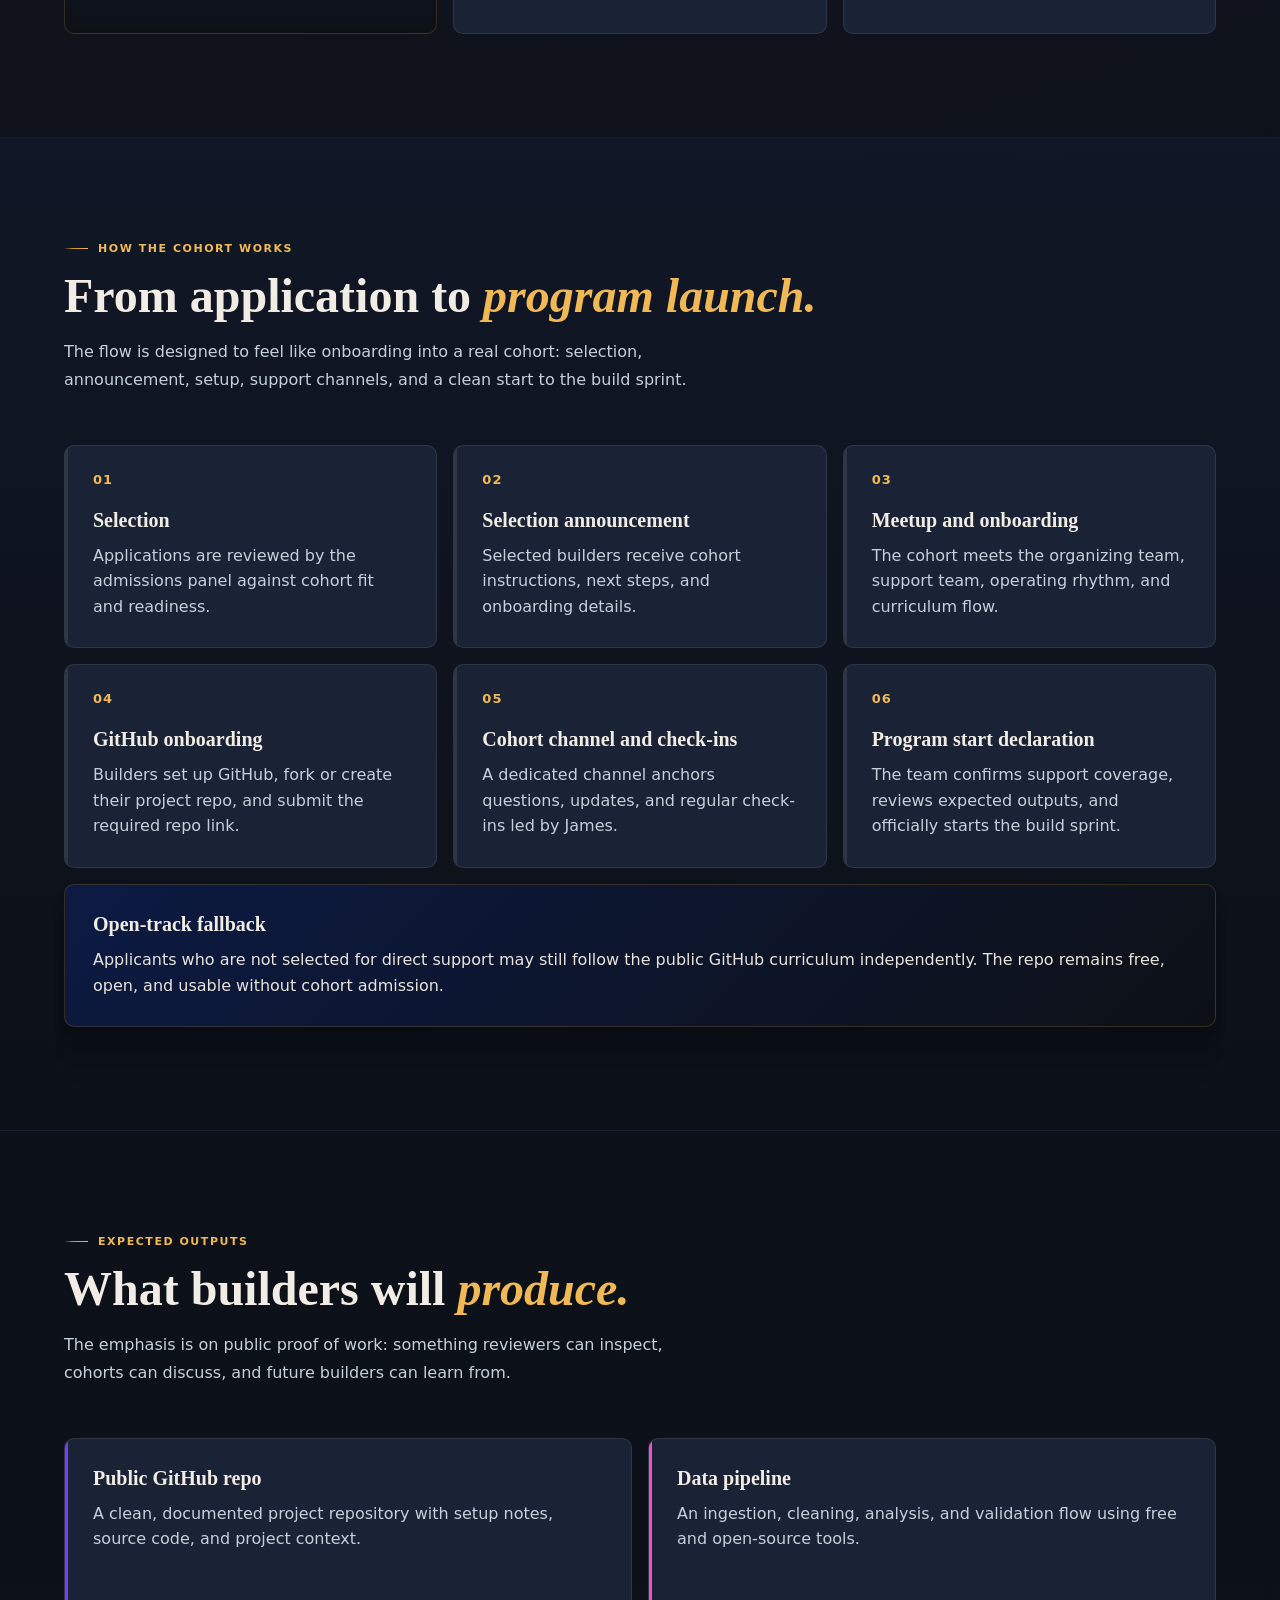
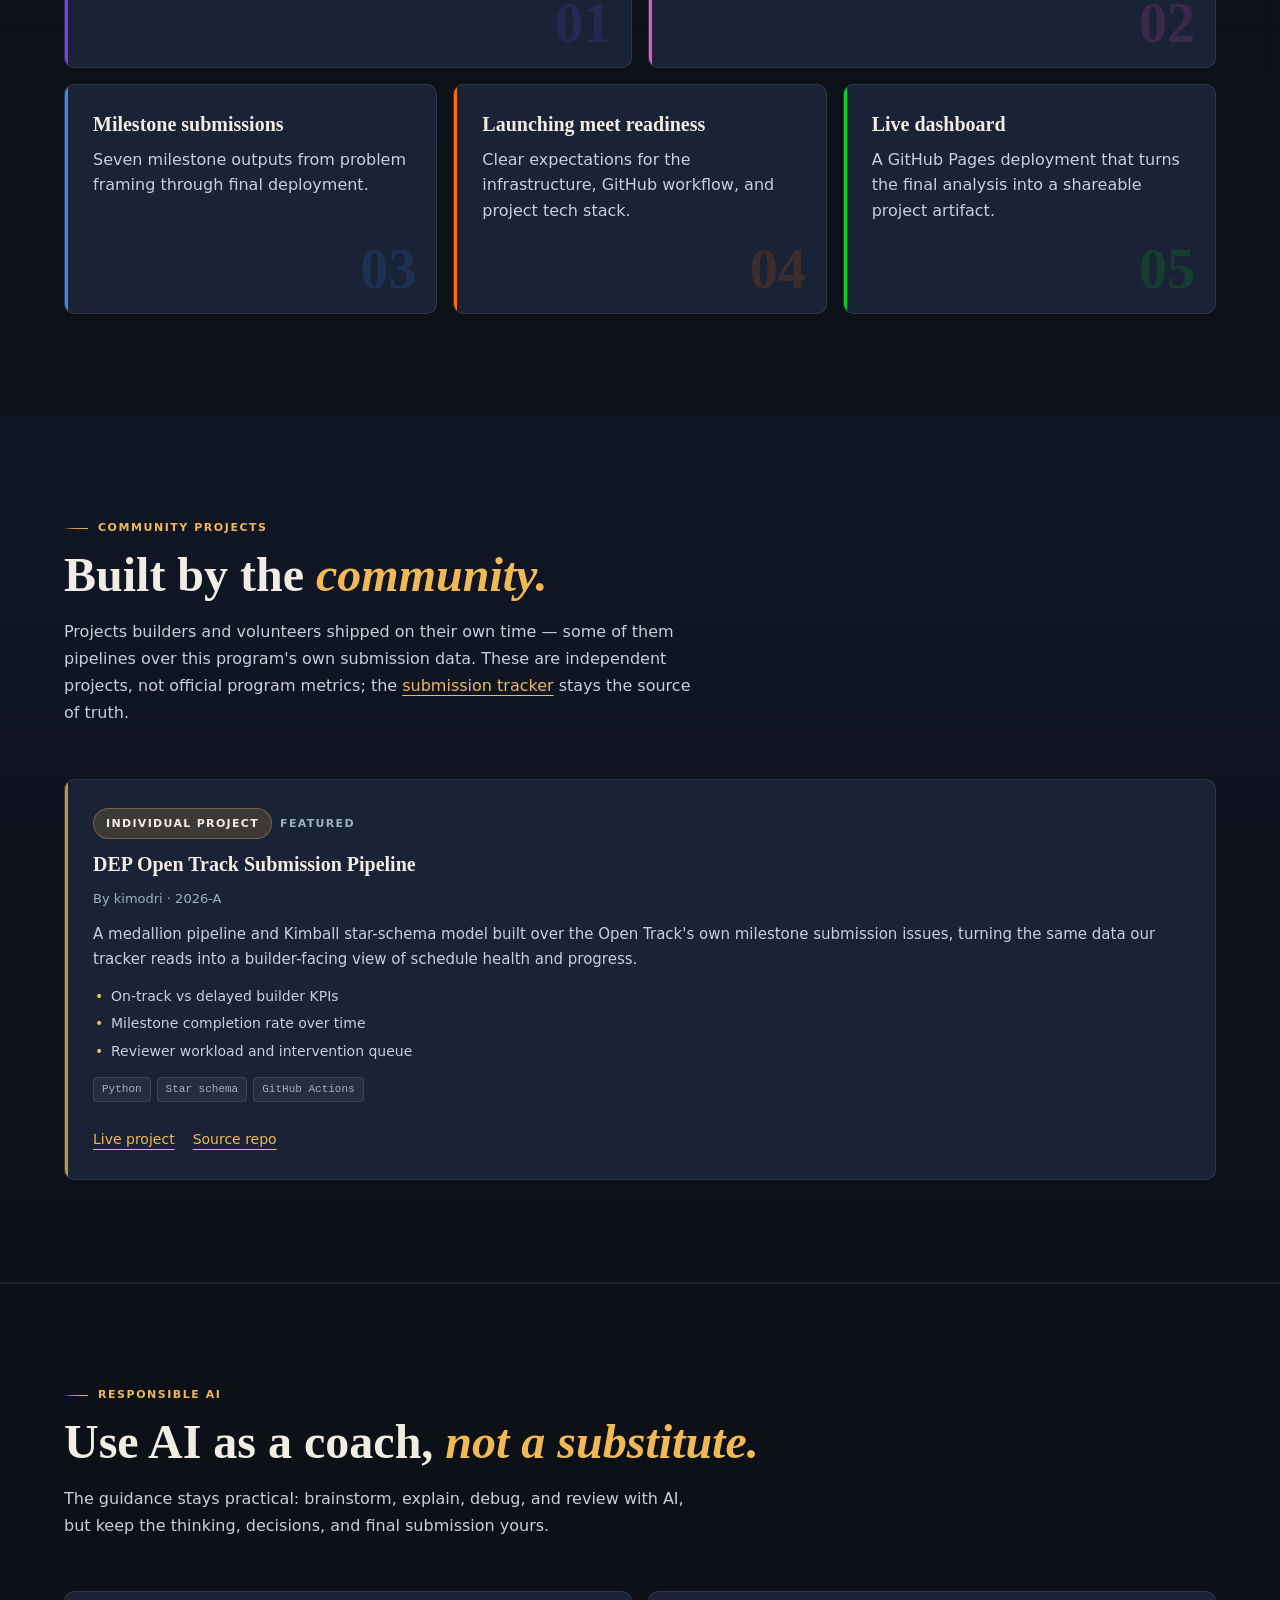
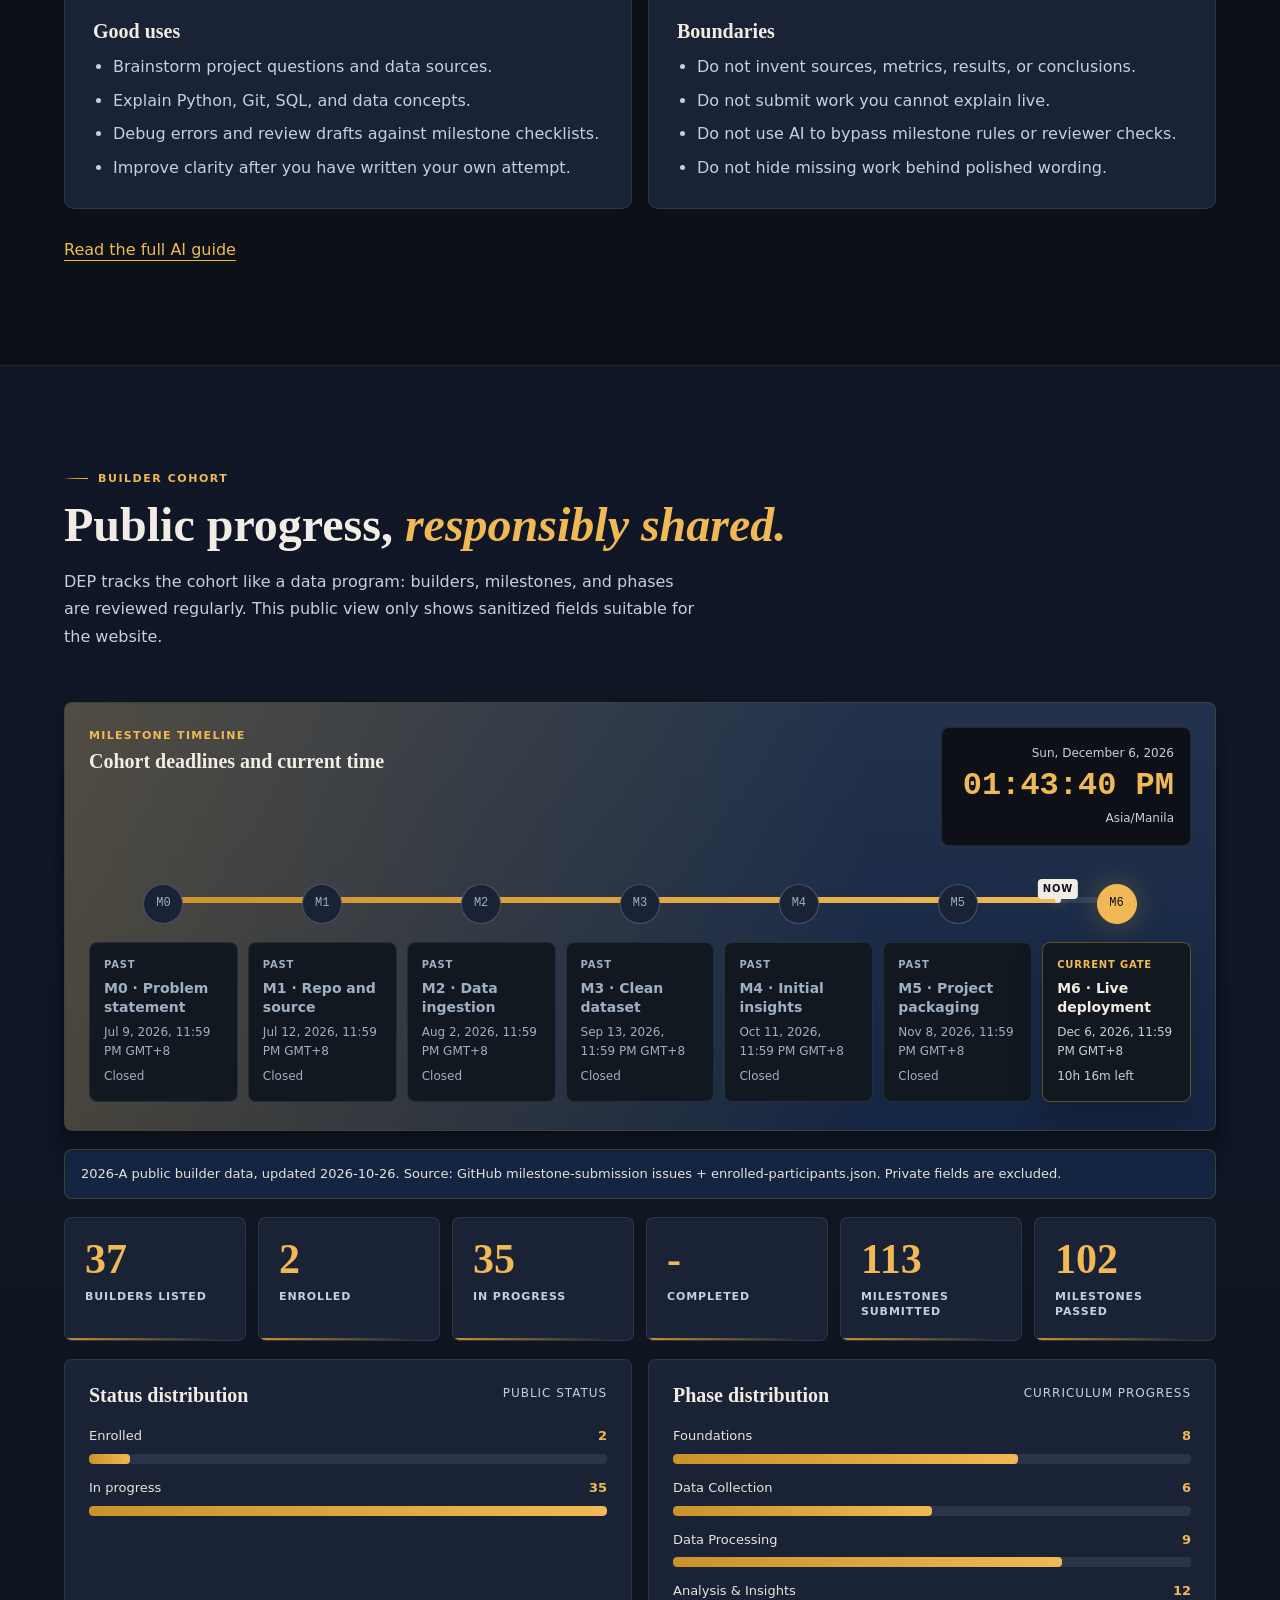
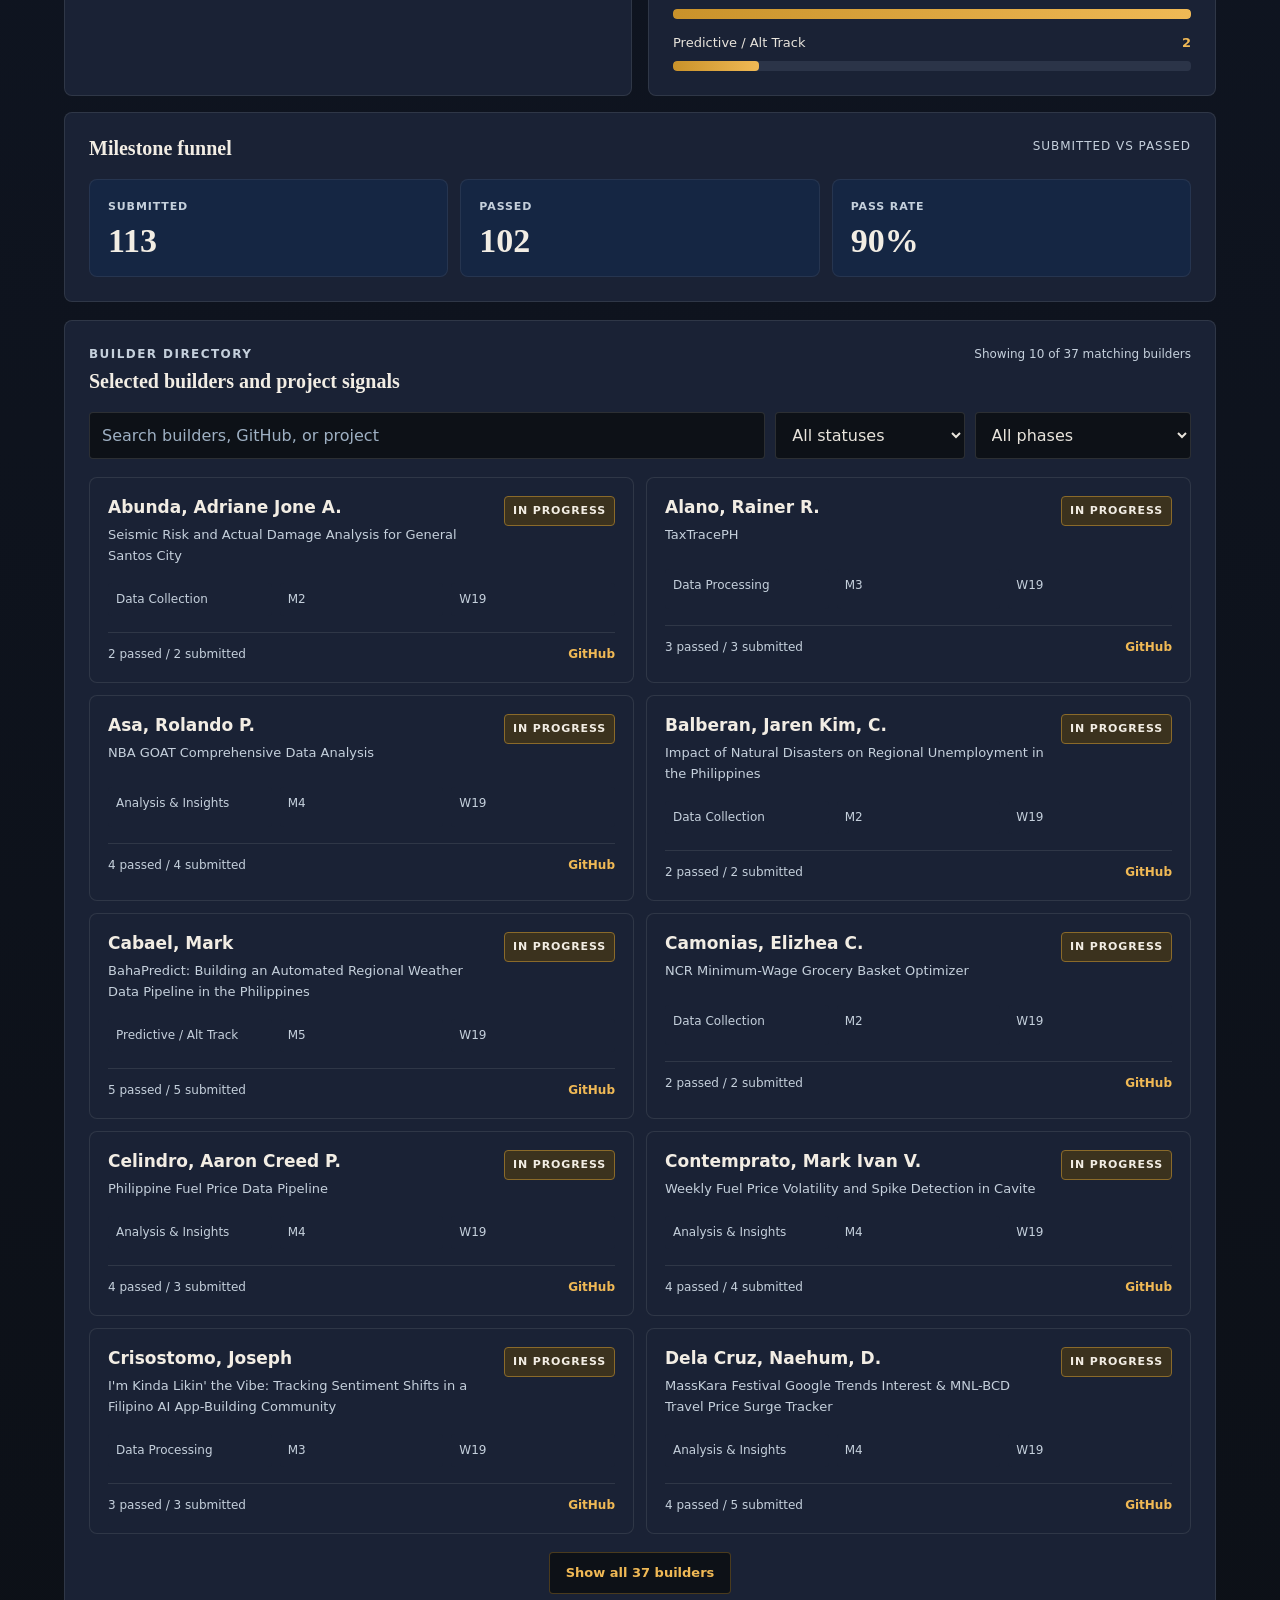
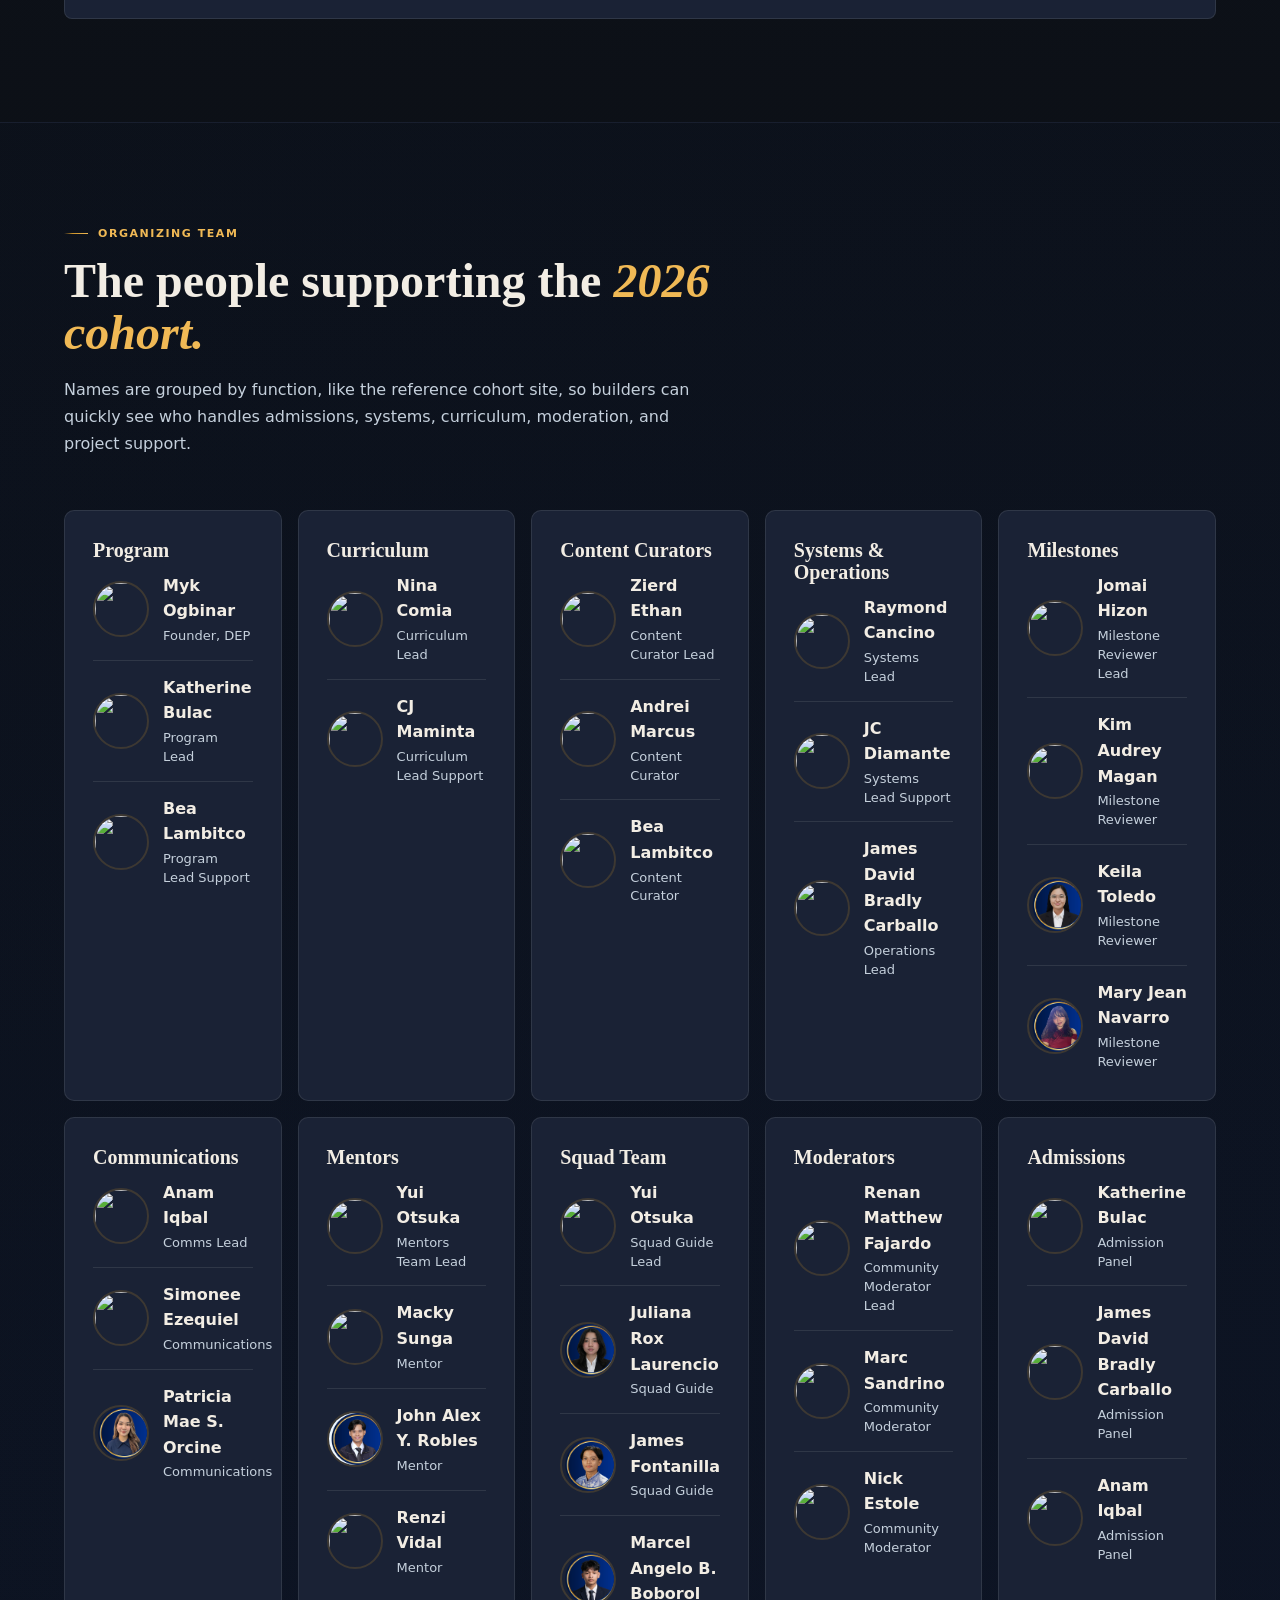
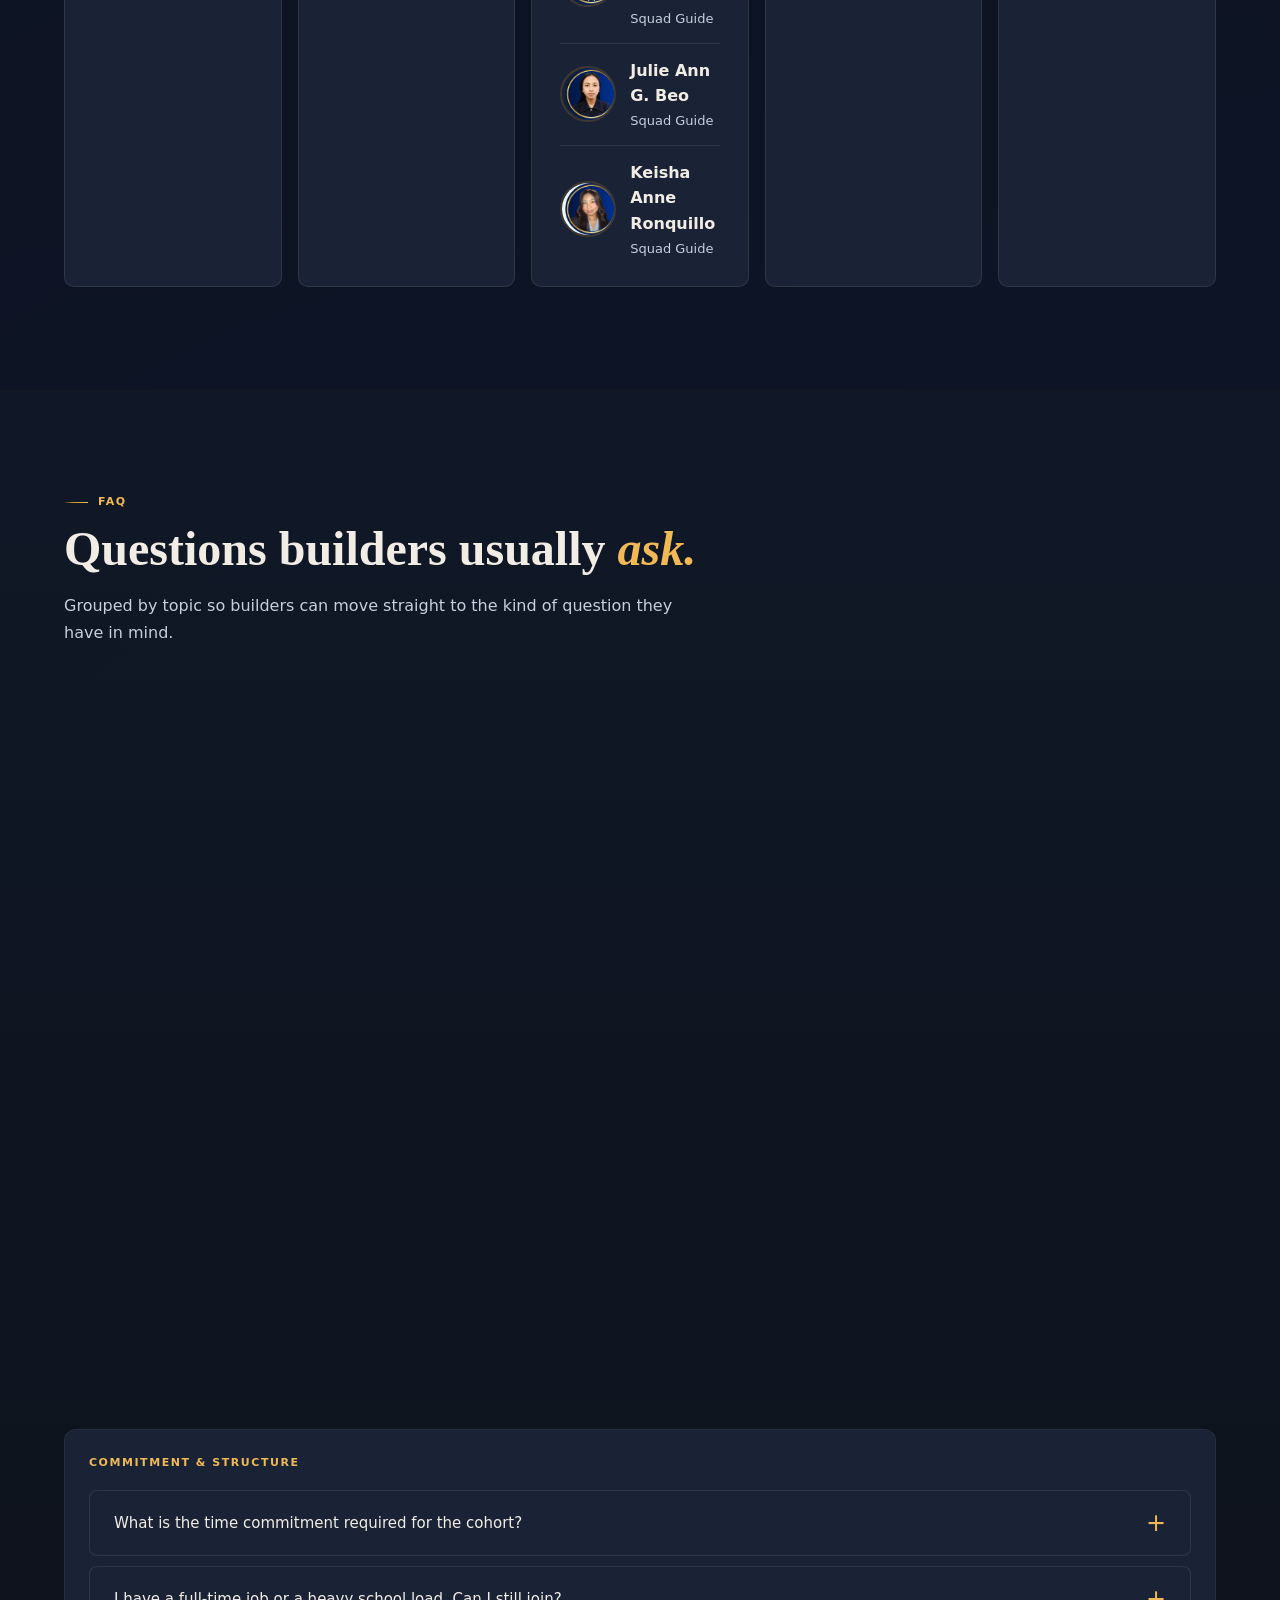
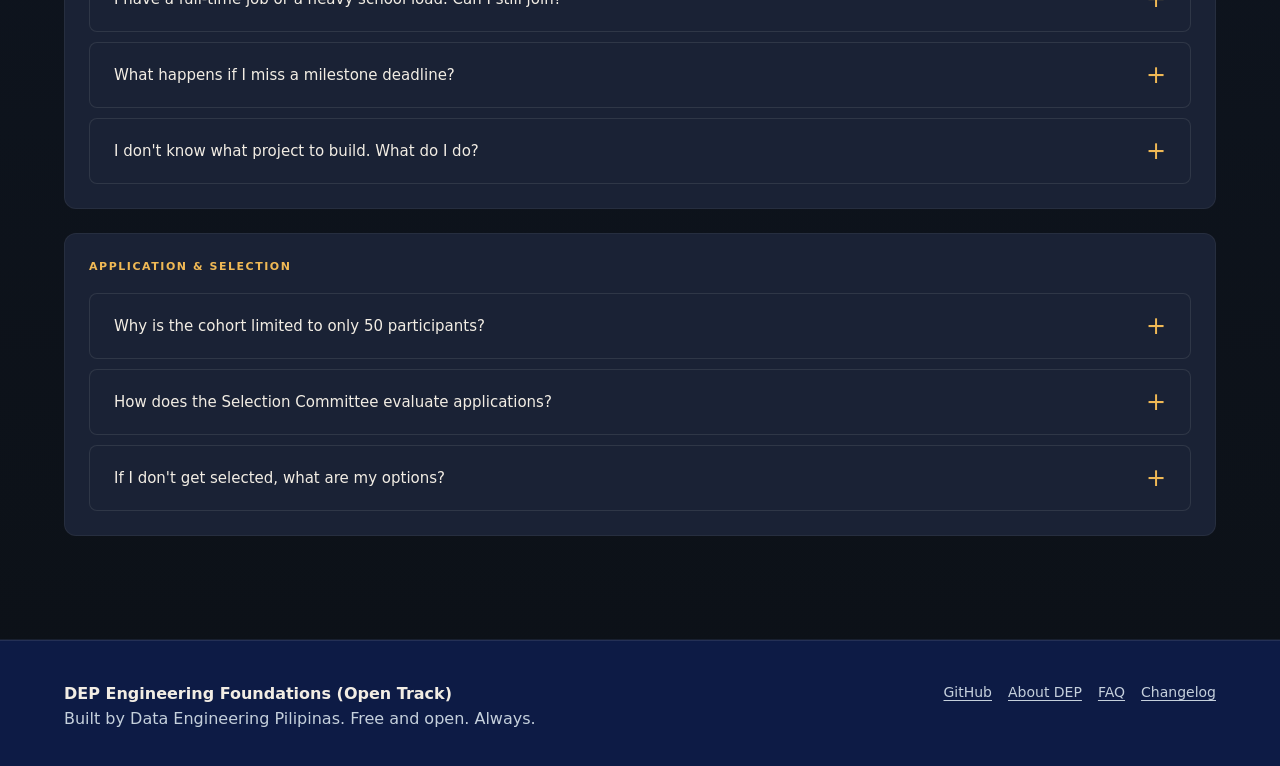
==== commit 127347ed: "Merge branch 'main' into feat/intake-templates Claude-Session: https://claude.ai/code/session_01U5oS" ====
--- a/docs/index.html
+++ b/docs/index.html
@@ -280,9 +280,8 @@
                         <span class="step-number" aria-hidden="true">04</span>
                         <h3>GitHub onboarding</h3>
                         <p>
-                            Builders set up GitHub, create their own project repo from the
-                            Starter Kit (not a fork of this repo), and submit the
-                            required repo link.
+                            Builders set up GitHub, fork or create their project
+                            repo, and submit the required repo link.
                         </p>
                     </article>
                     <article class="timeline-item reveal reveal-delay-1">
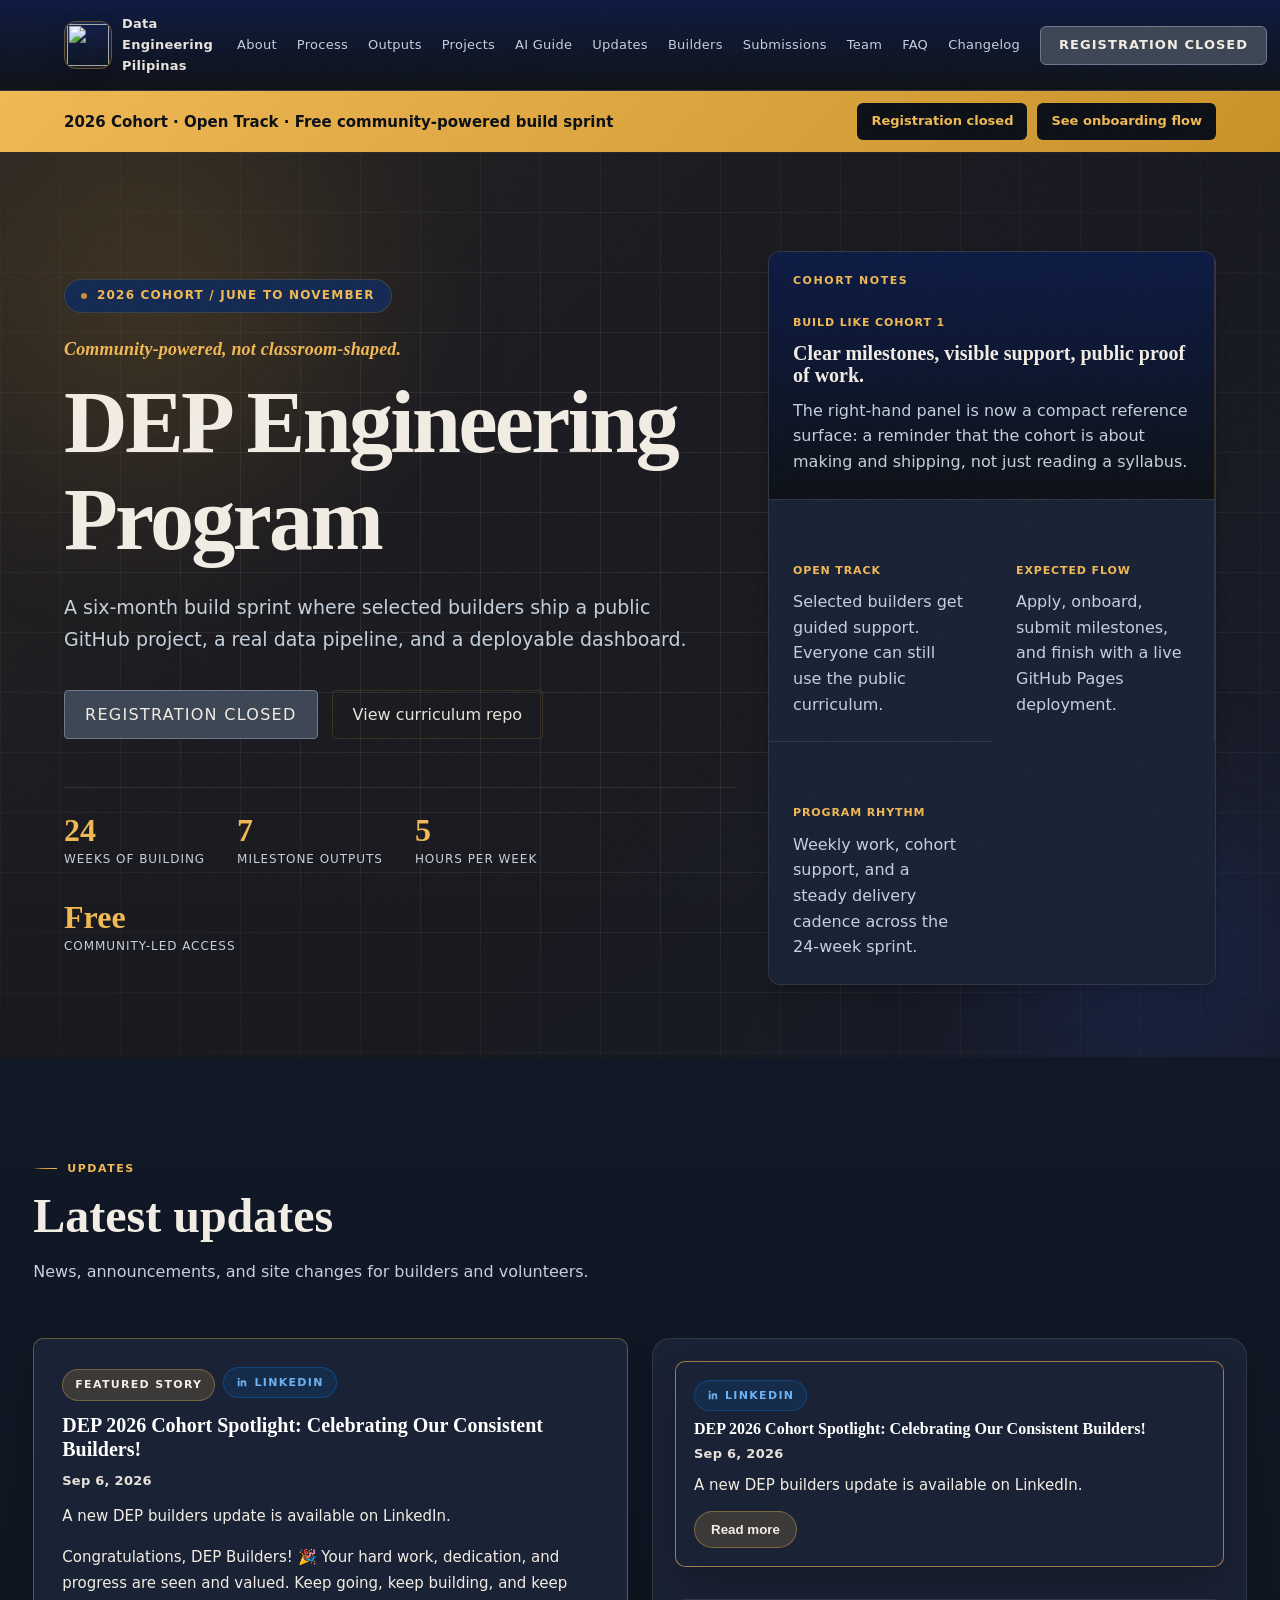
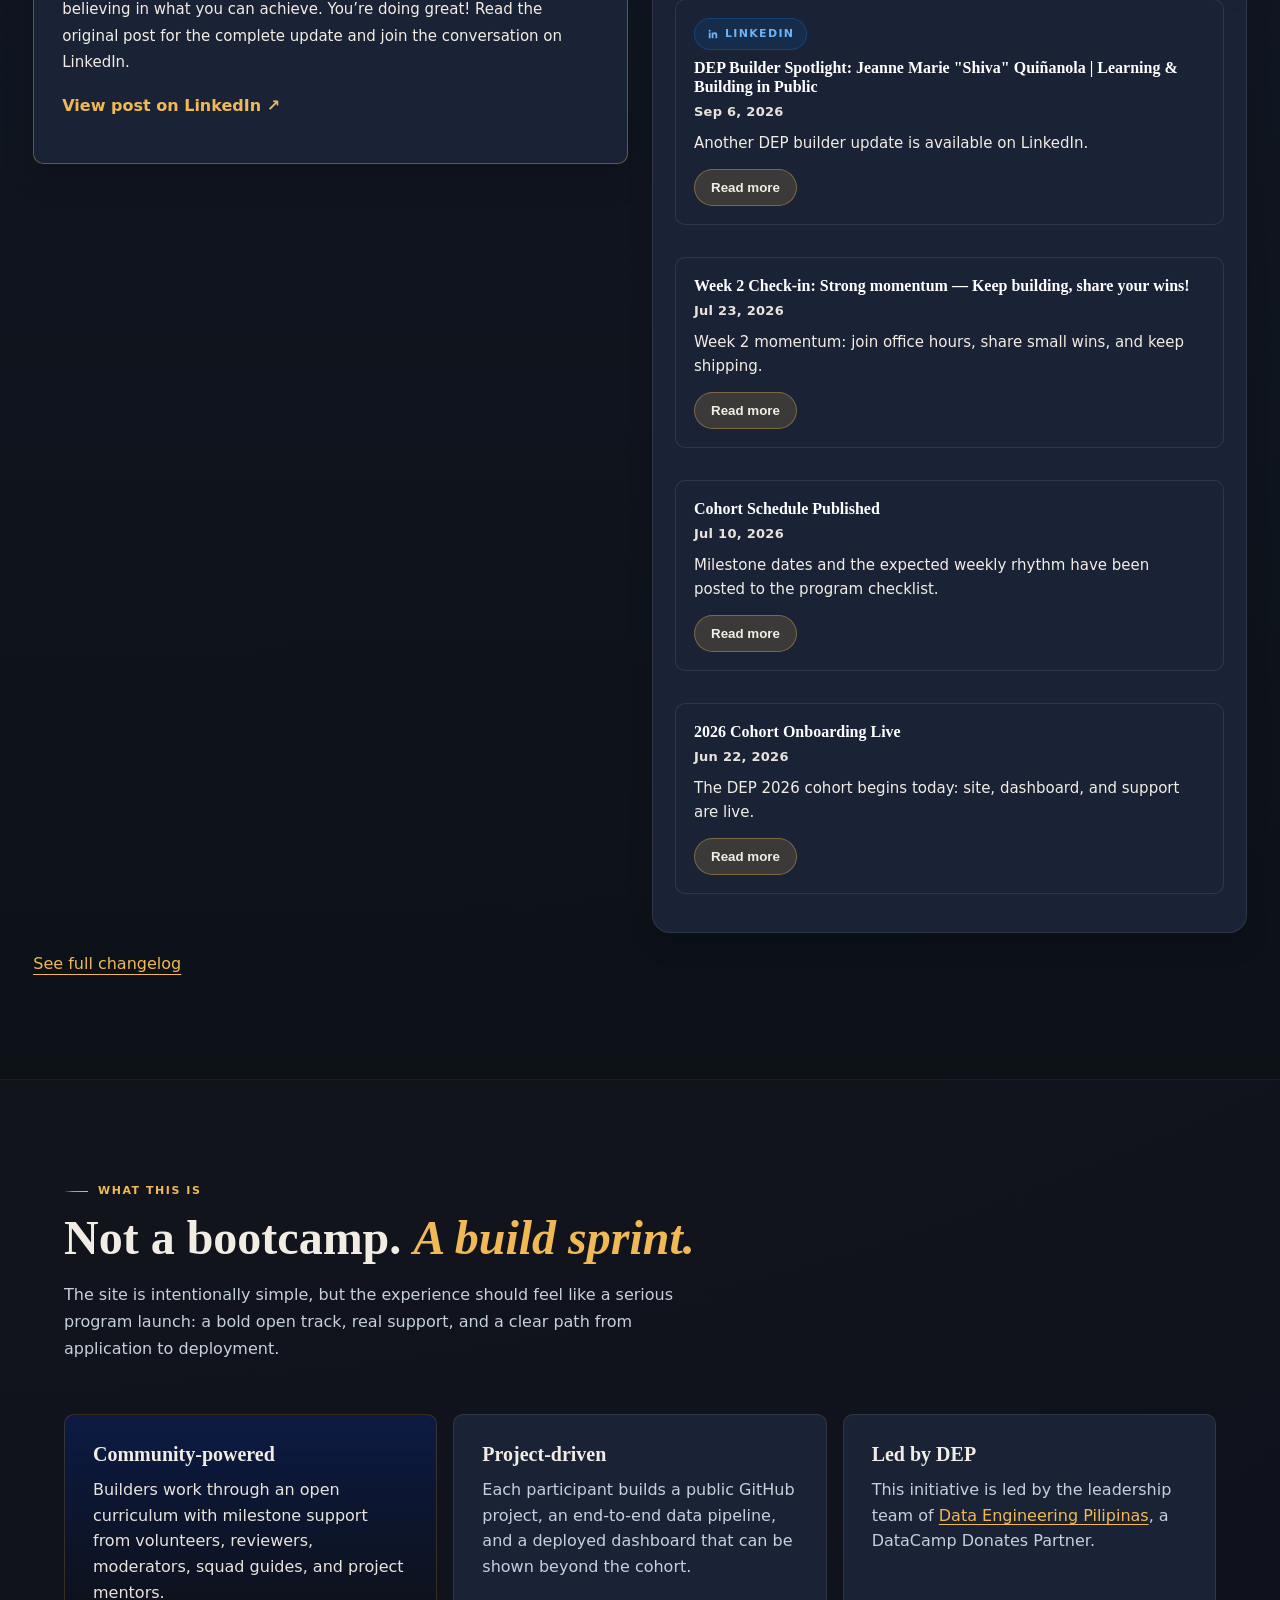
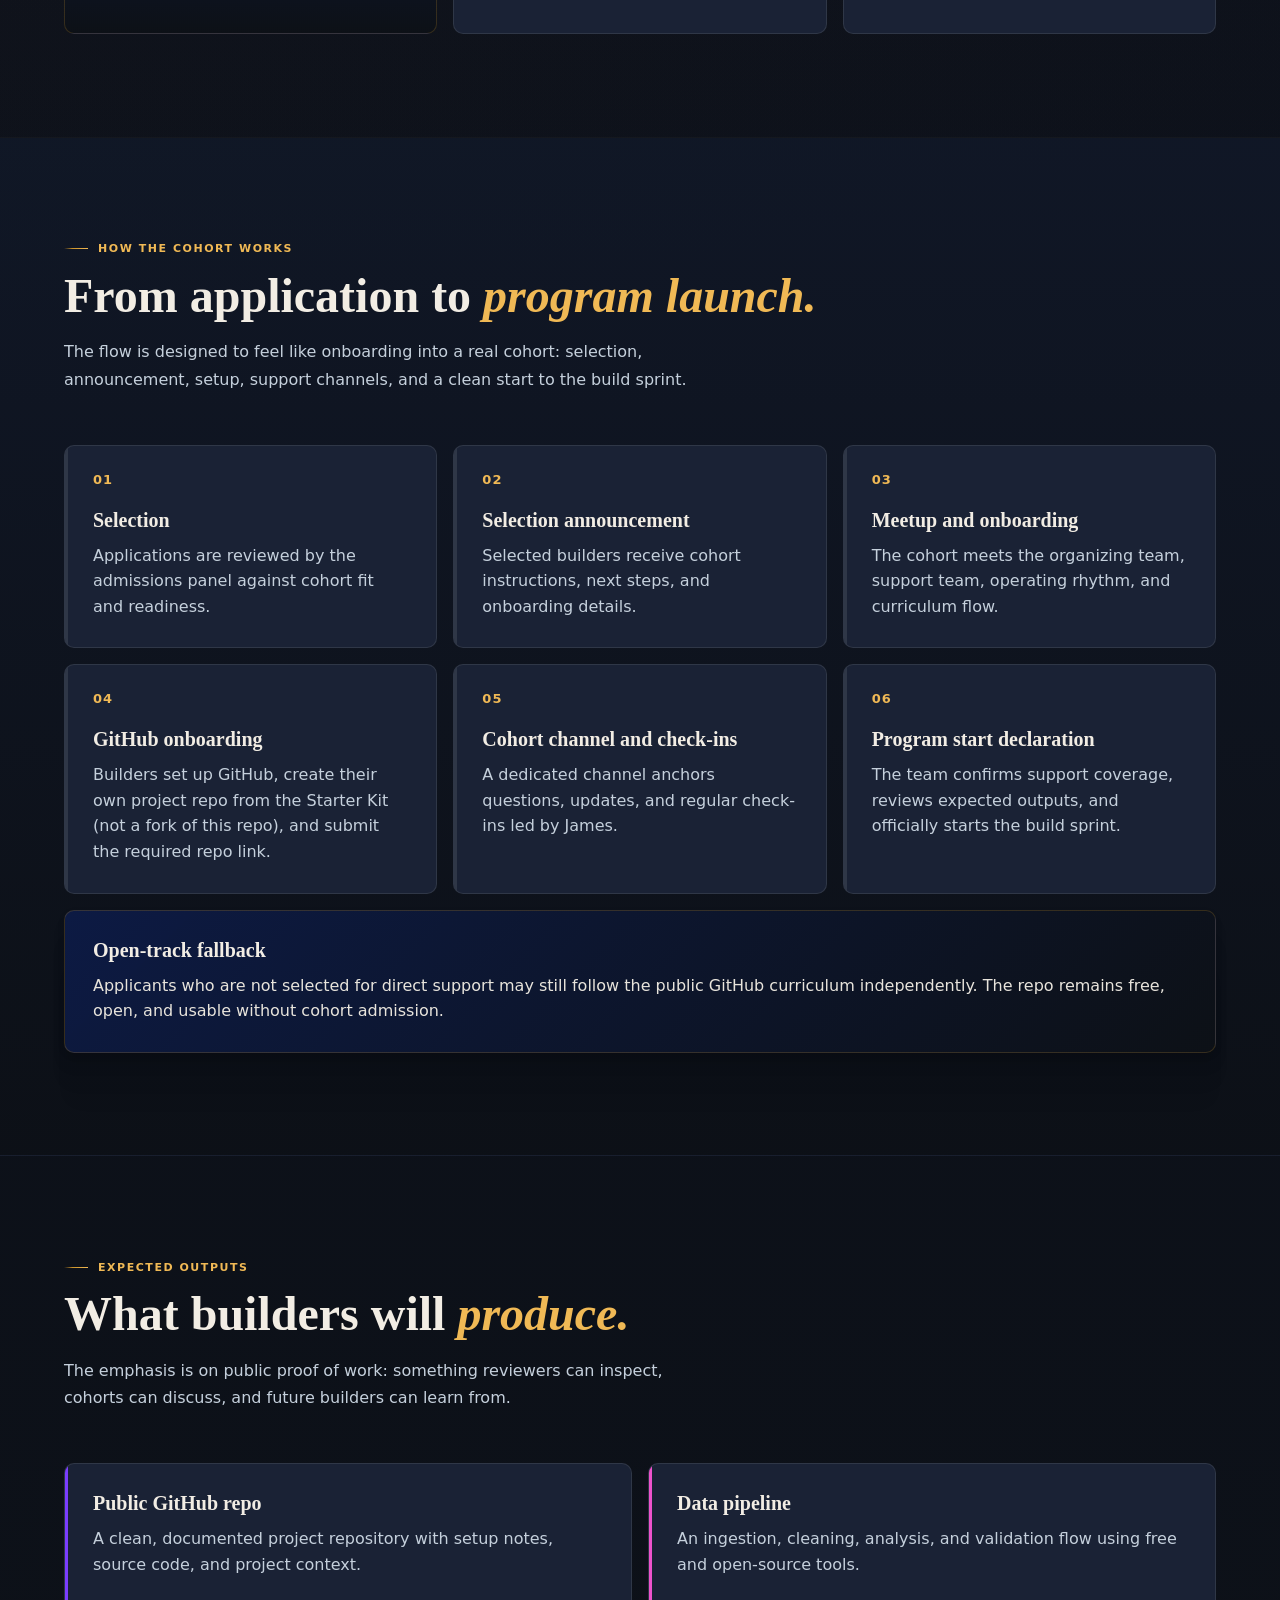
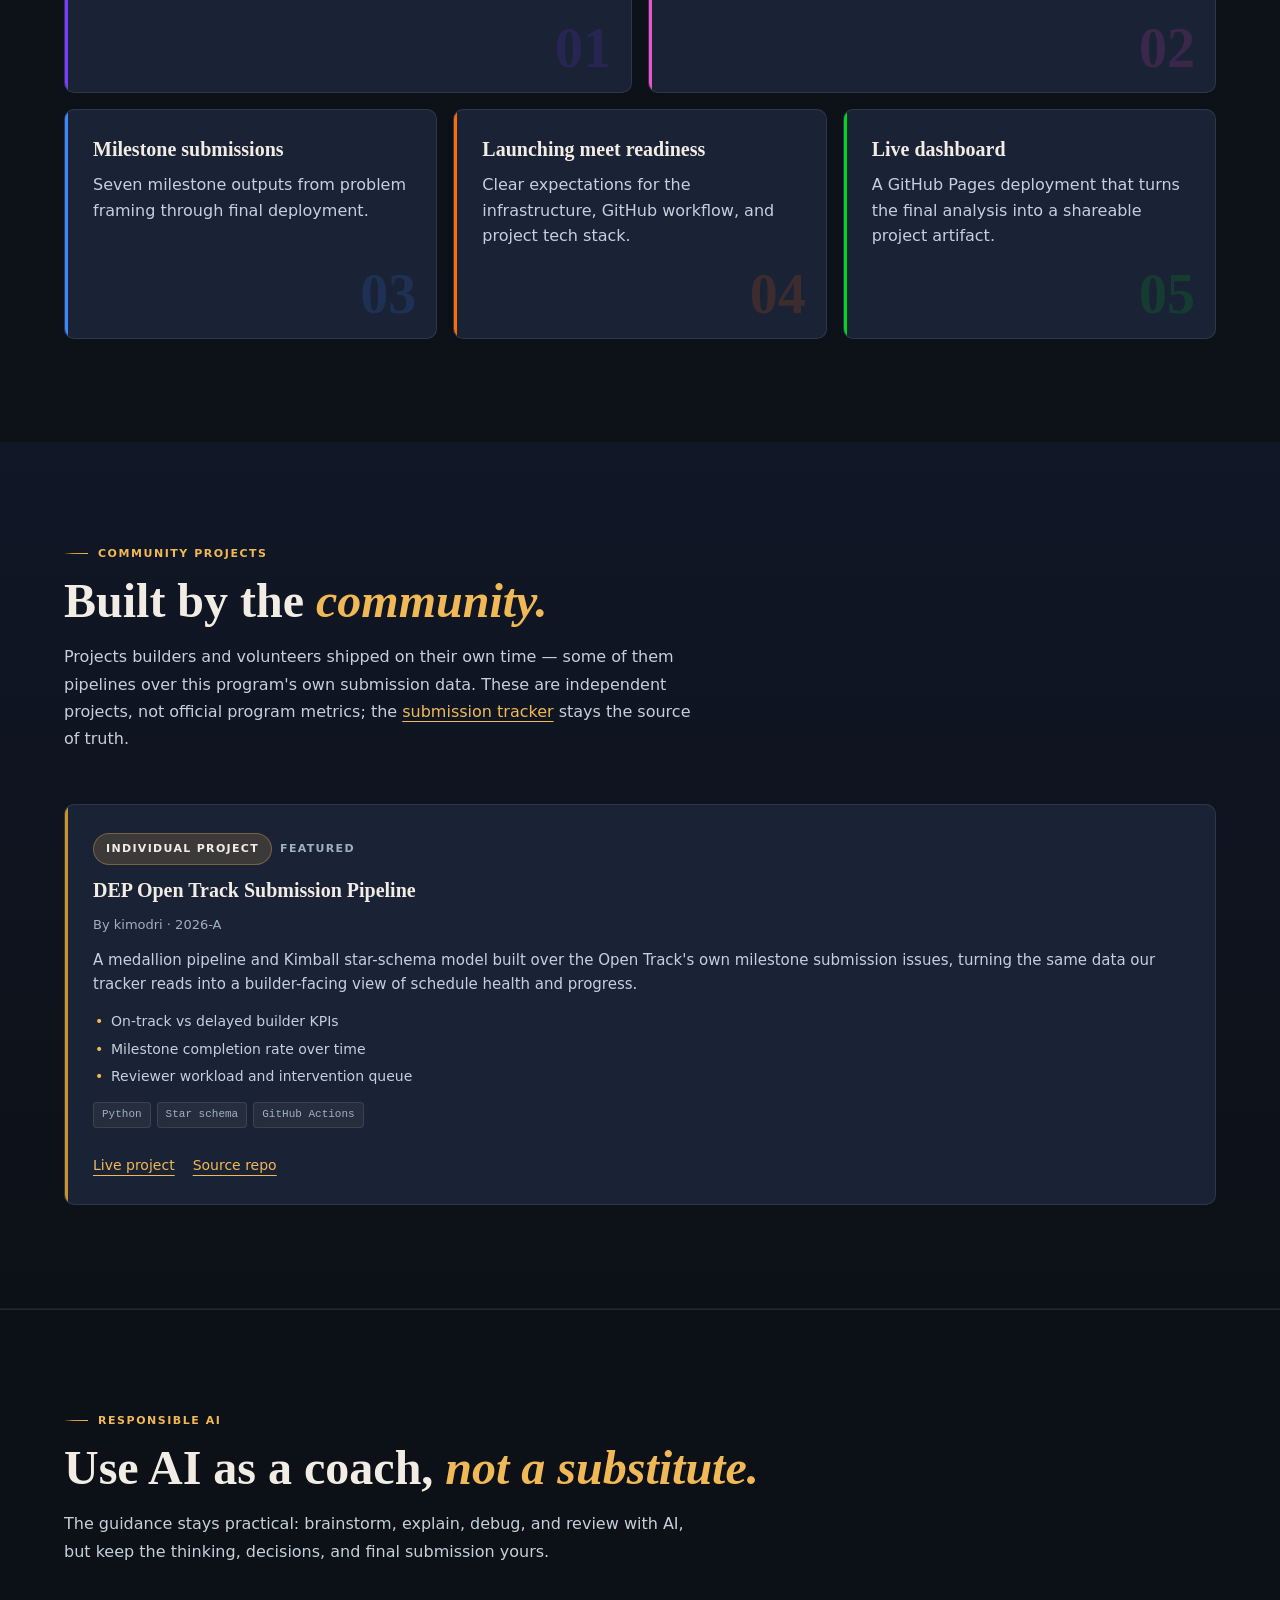
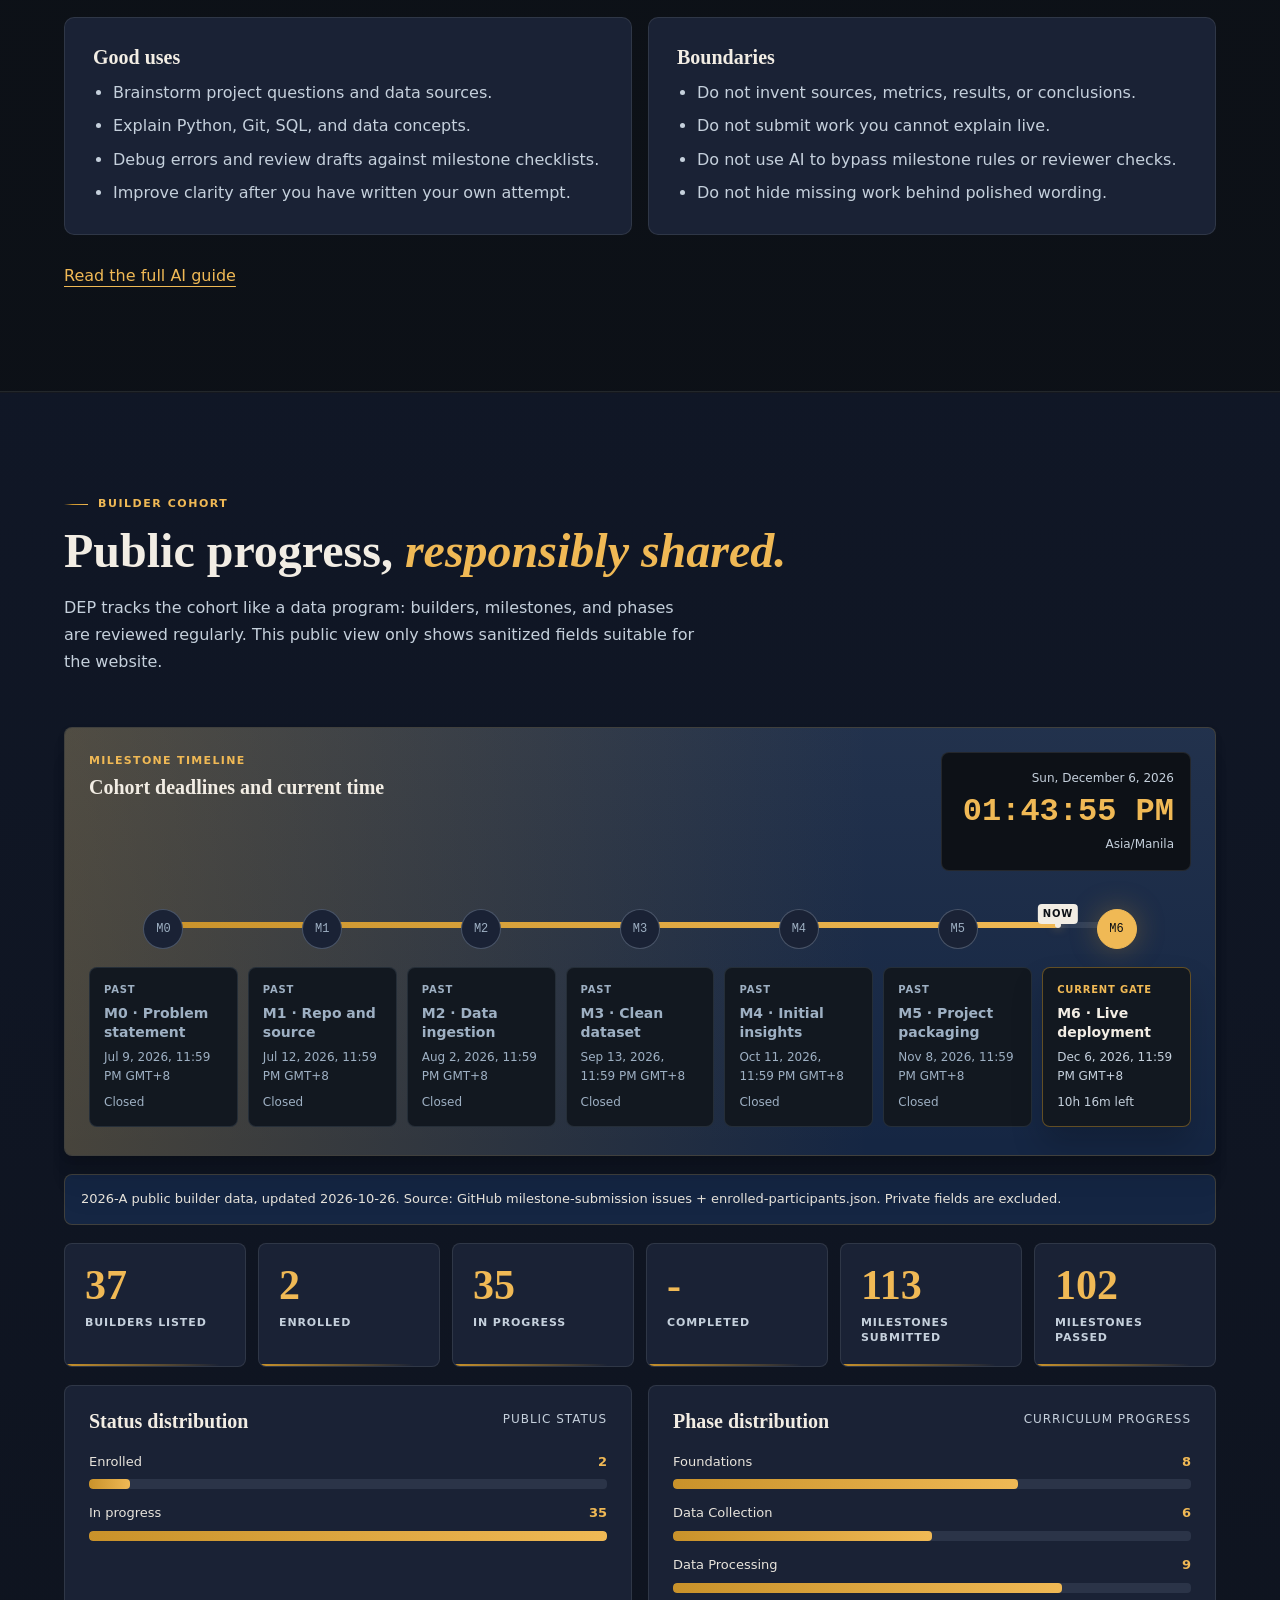
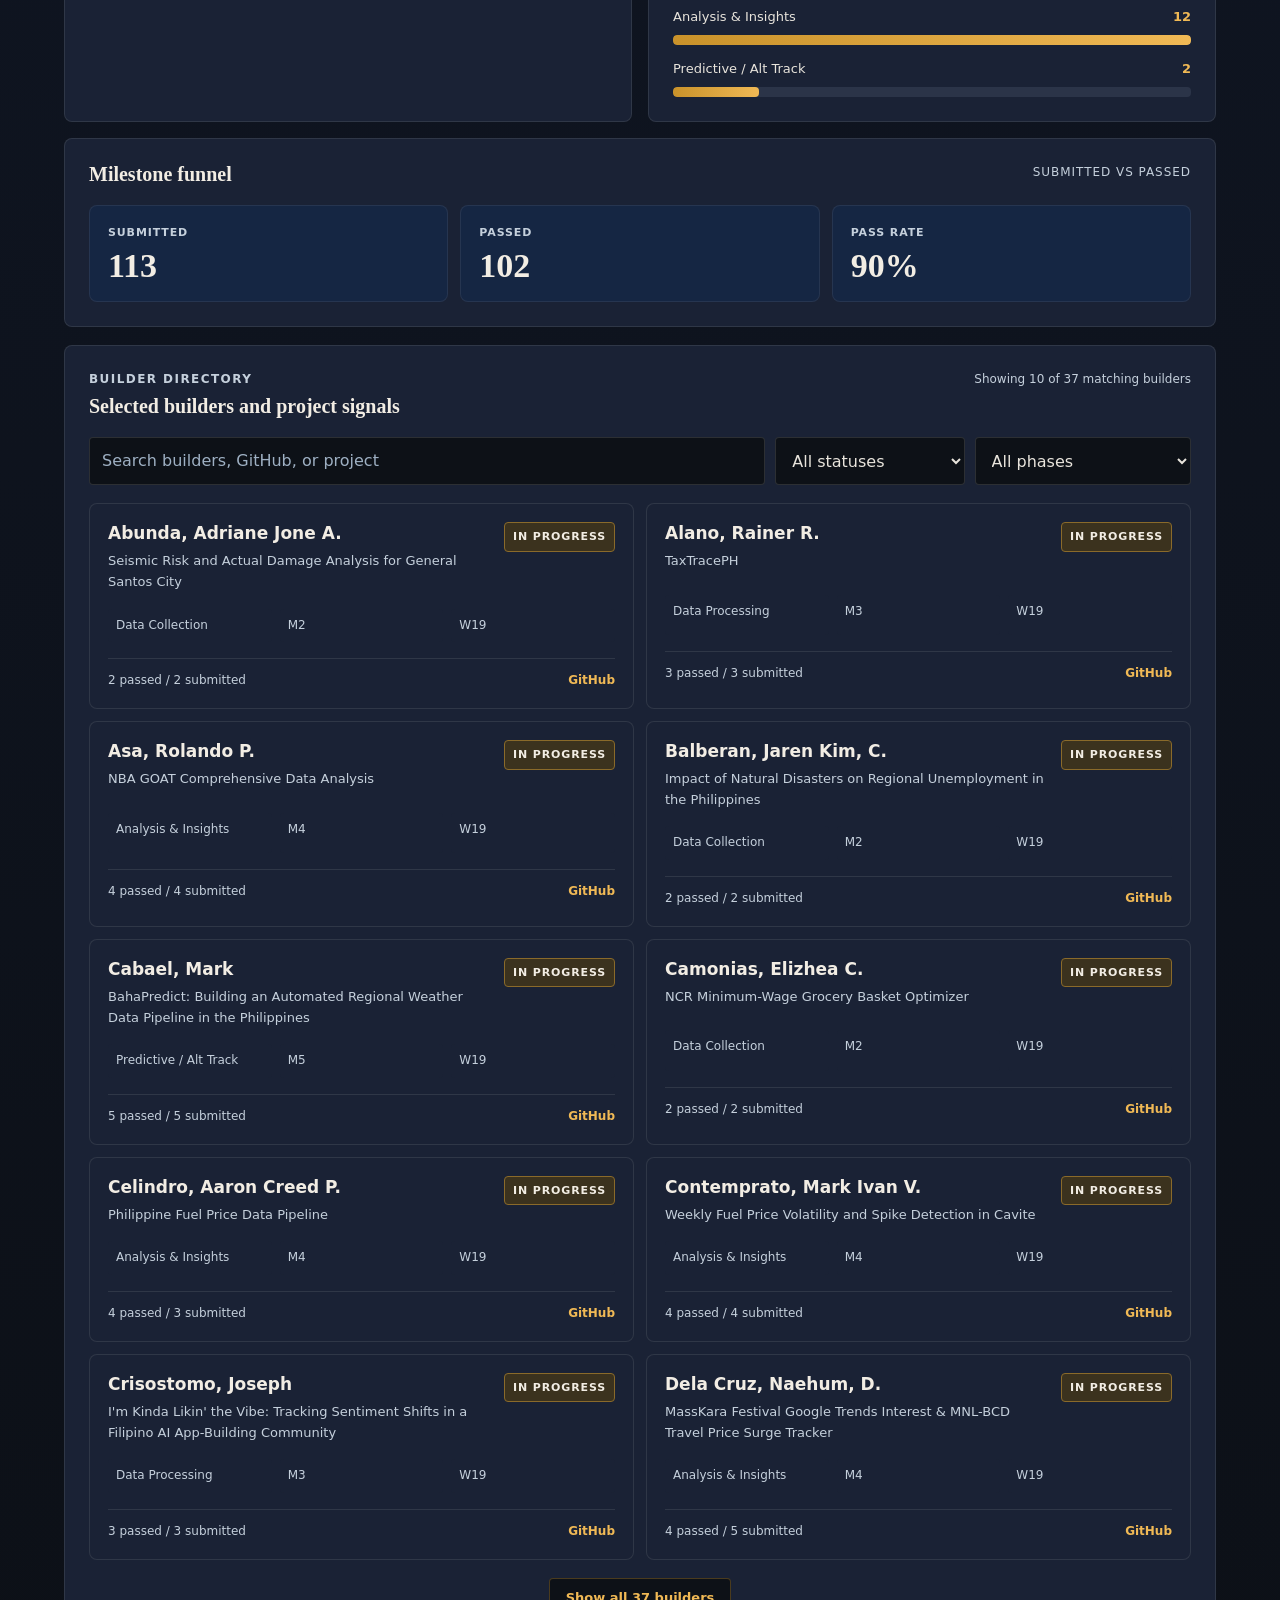
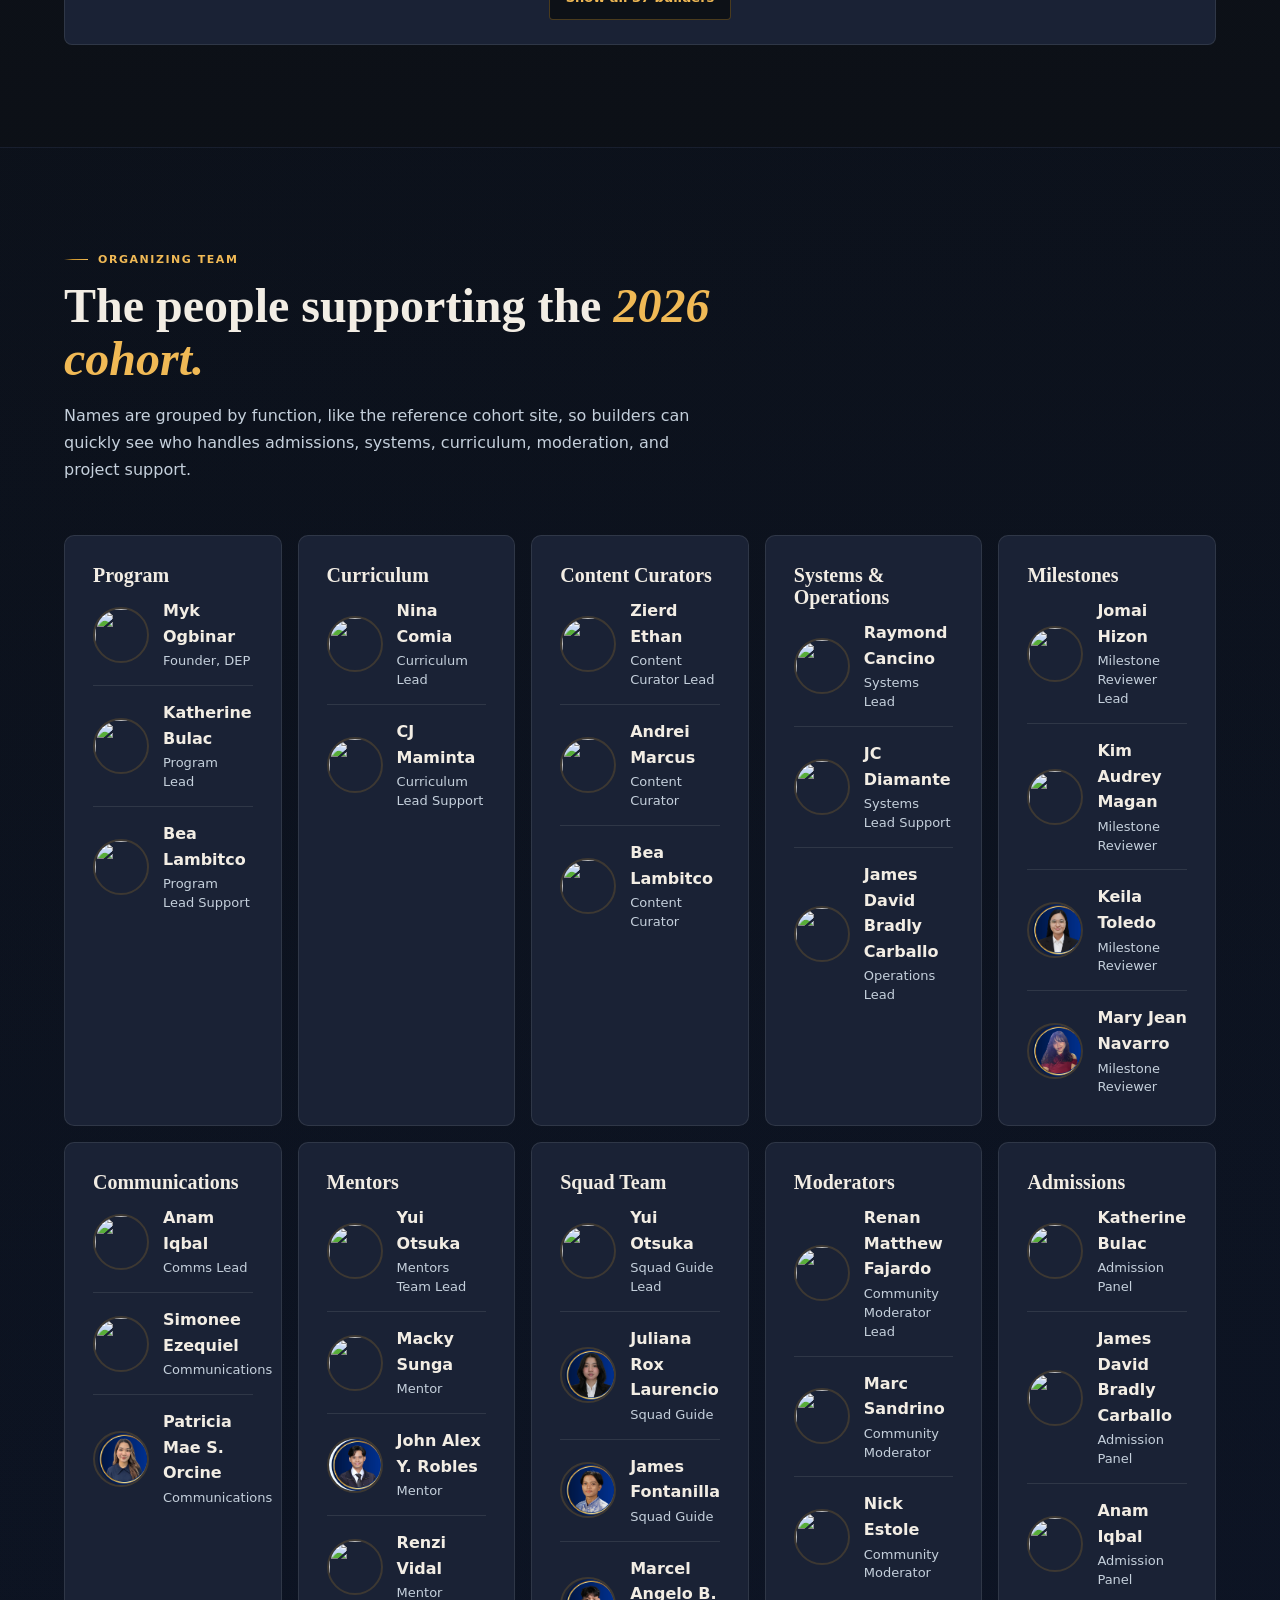
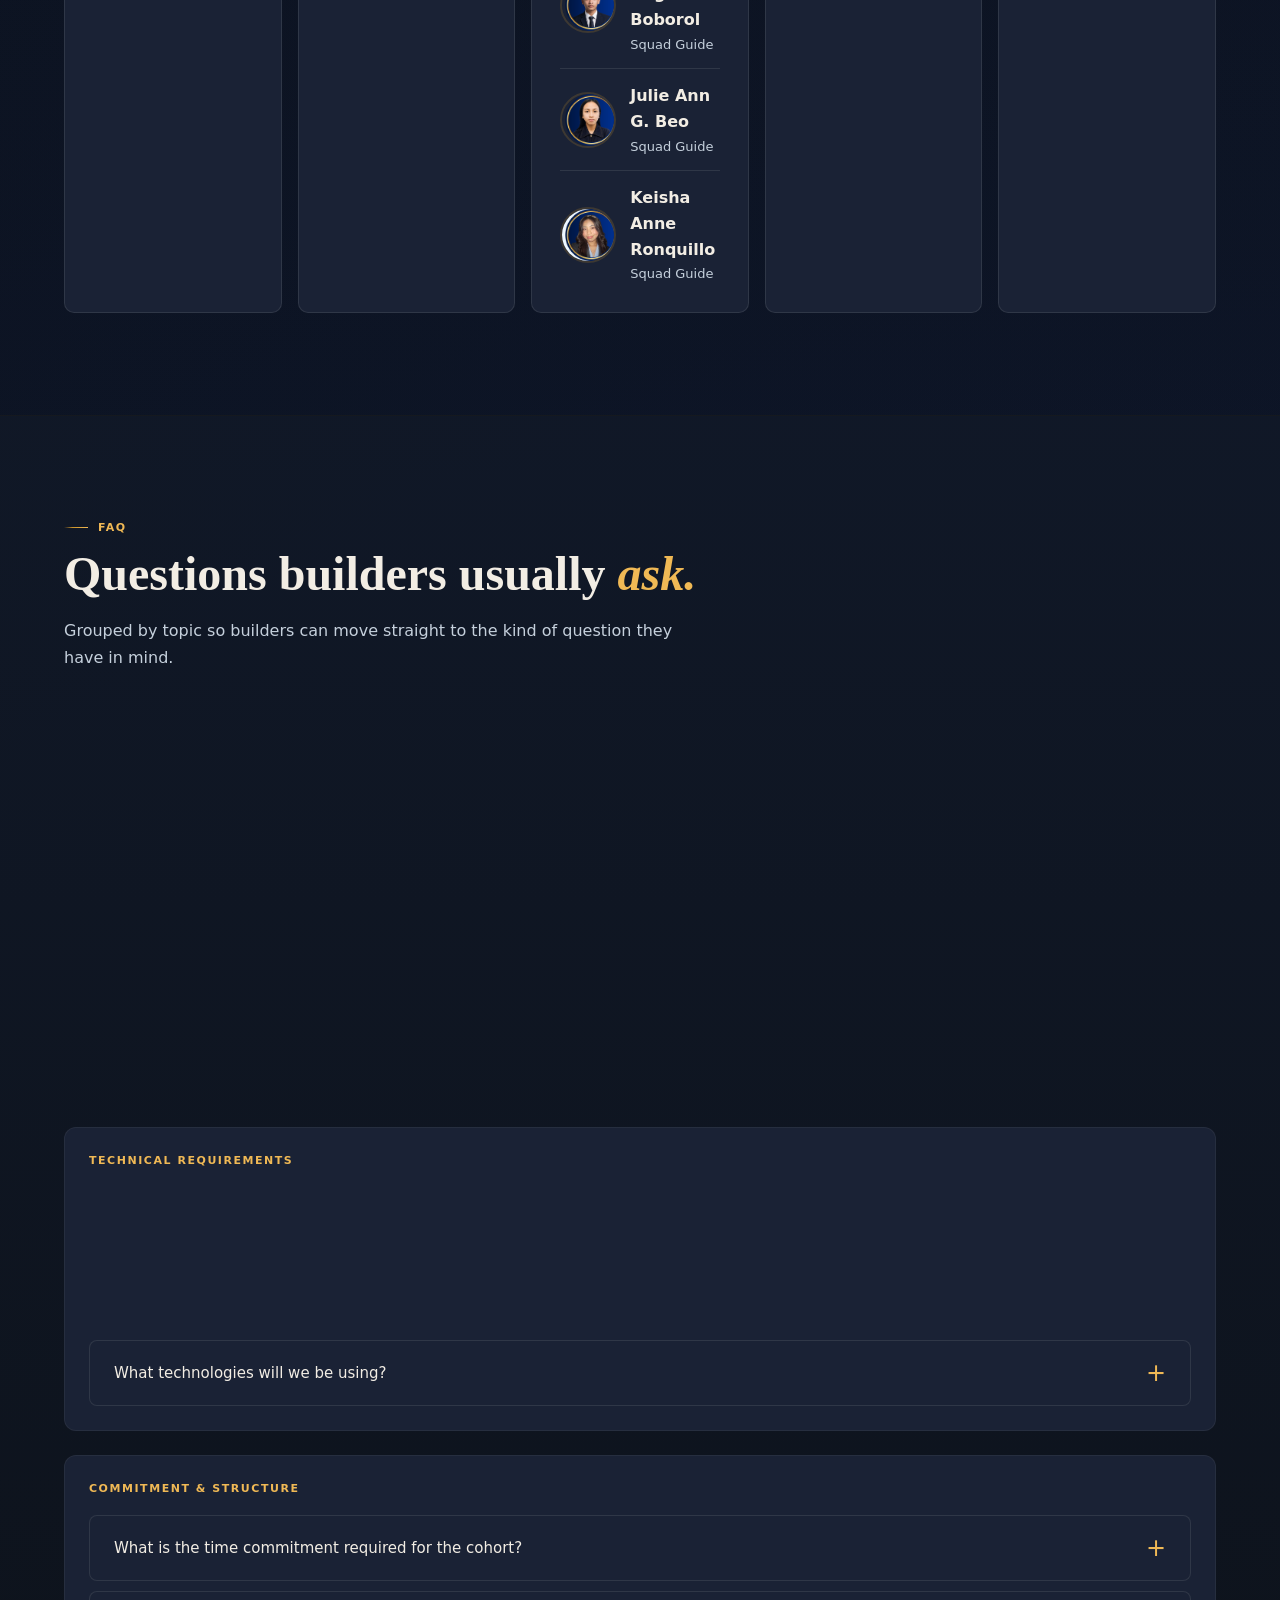
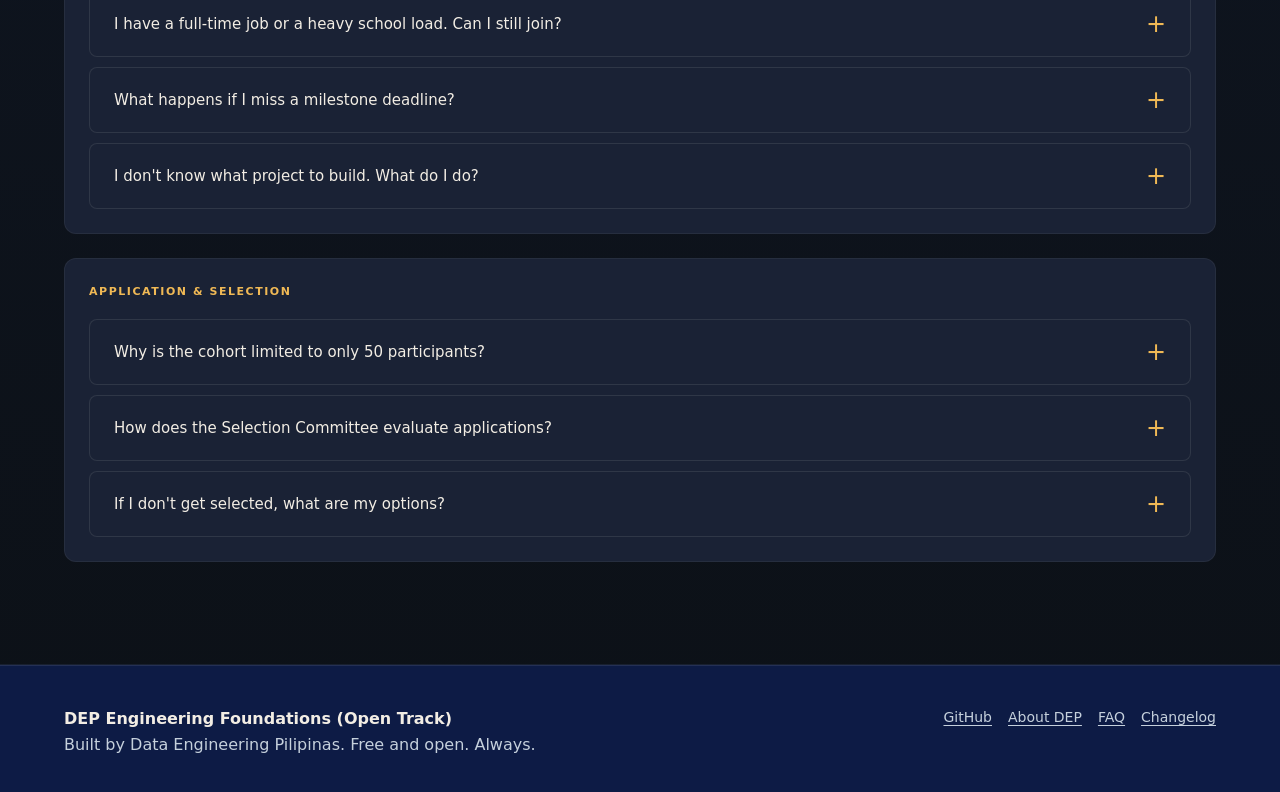
==== commit 49b795c8: "Merge fc466b4e957957ae6d0fc6b389d05483428b81b4 into dd613489445c9edd9f0051dce7338b822cd5e8af" ====
--- a/docs/index.html
+++ b/docs/index.html
@@ -280,8 +280,9 @@
                         <span class="step-number" aria-hidden="true">04</span>
                         <h3>GitHub onboarding</h3>
                         <p>
-                            Builders set up GitHub, fork or create their project
-                            repo, and submit the required repo link.
+                            Builders set up GitHub, create their own project repo from the
+                            Starter Kit (not a fork of this repo), and submit the
+                            required repo link.
                         </p>
                     </article>
                     <article class="timeline-item reveal reveal-delay-1">
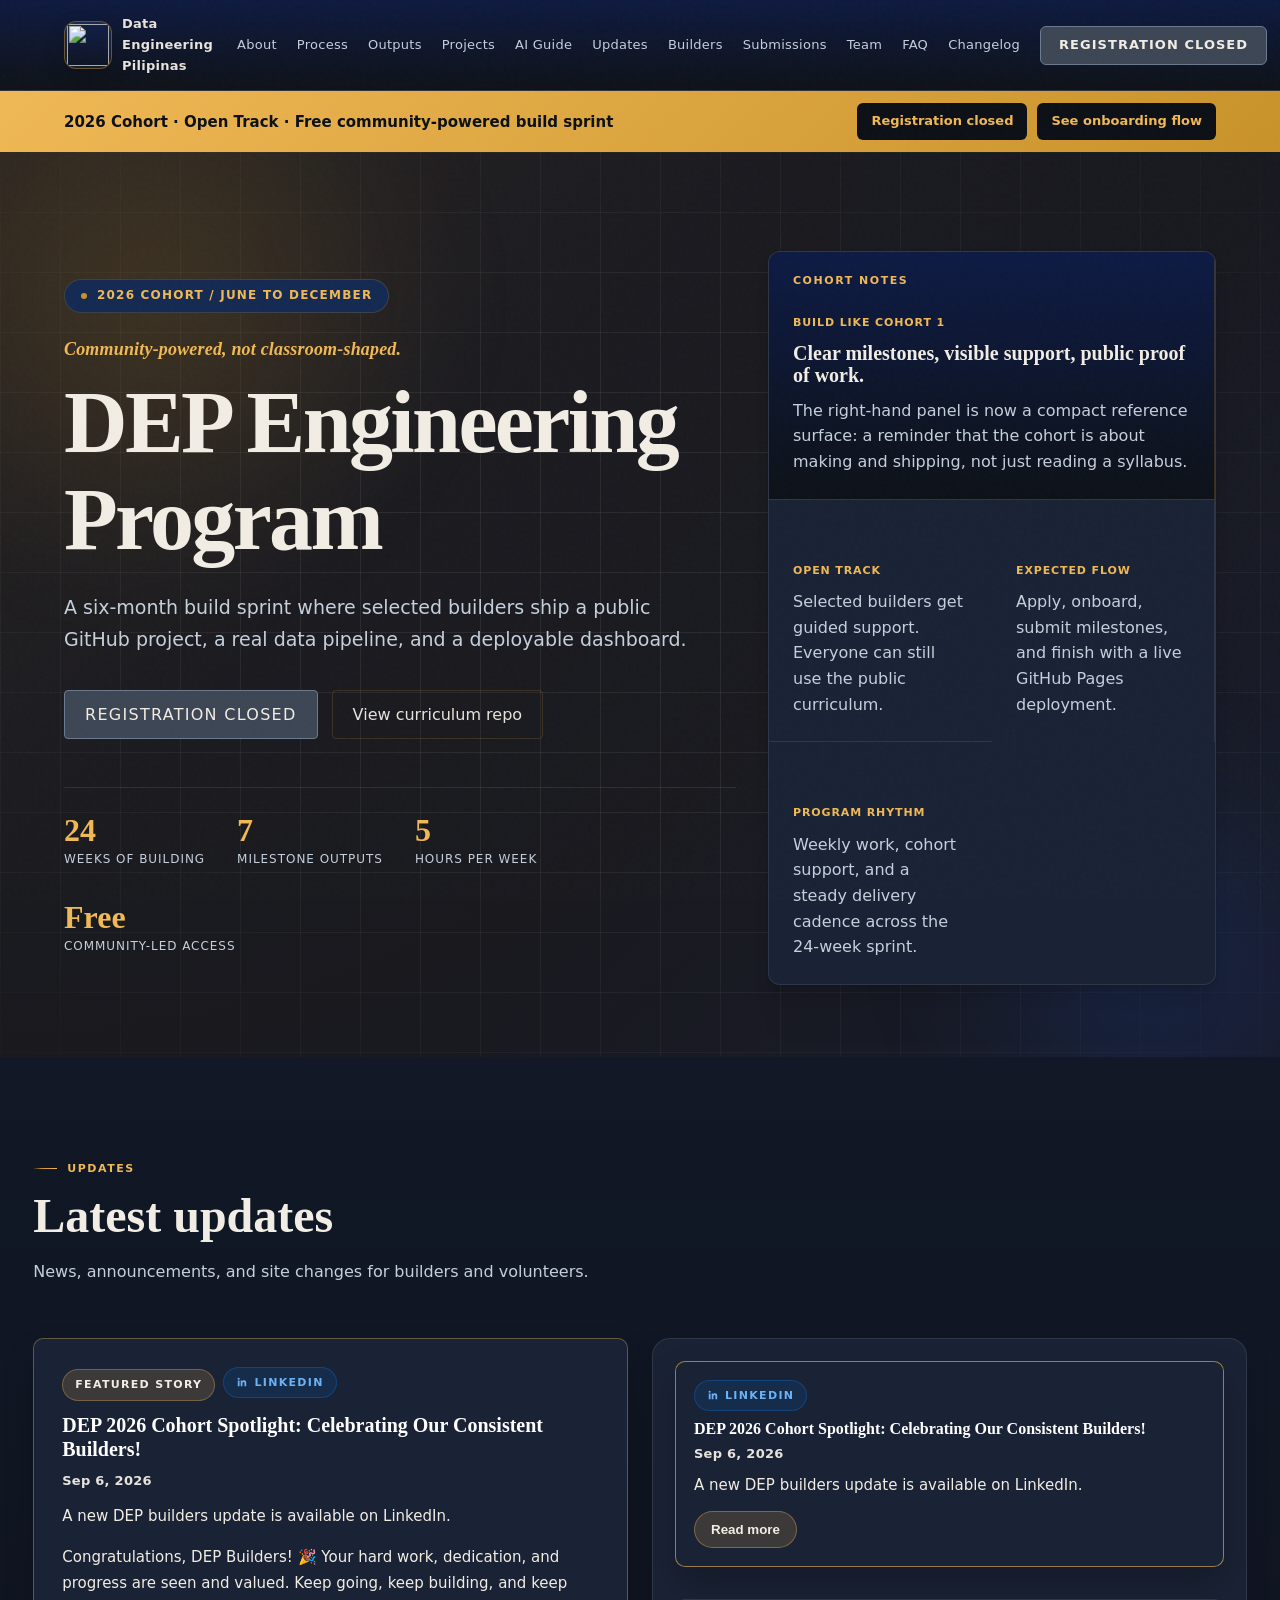
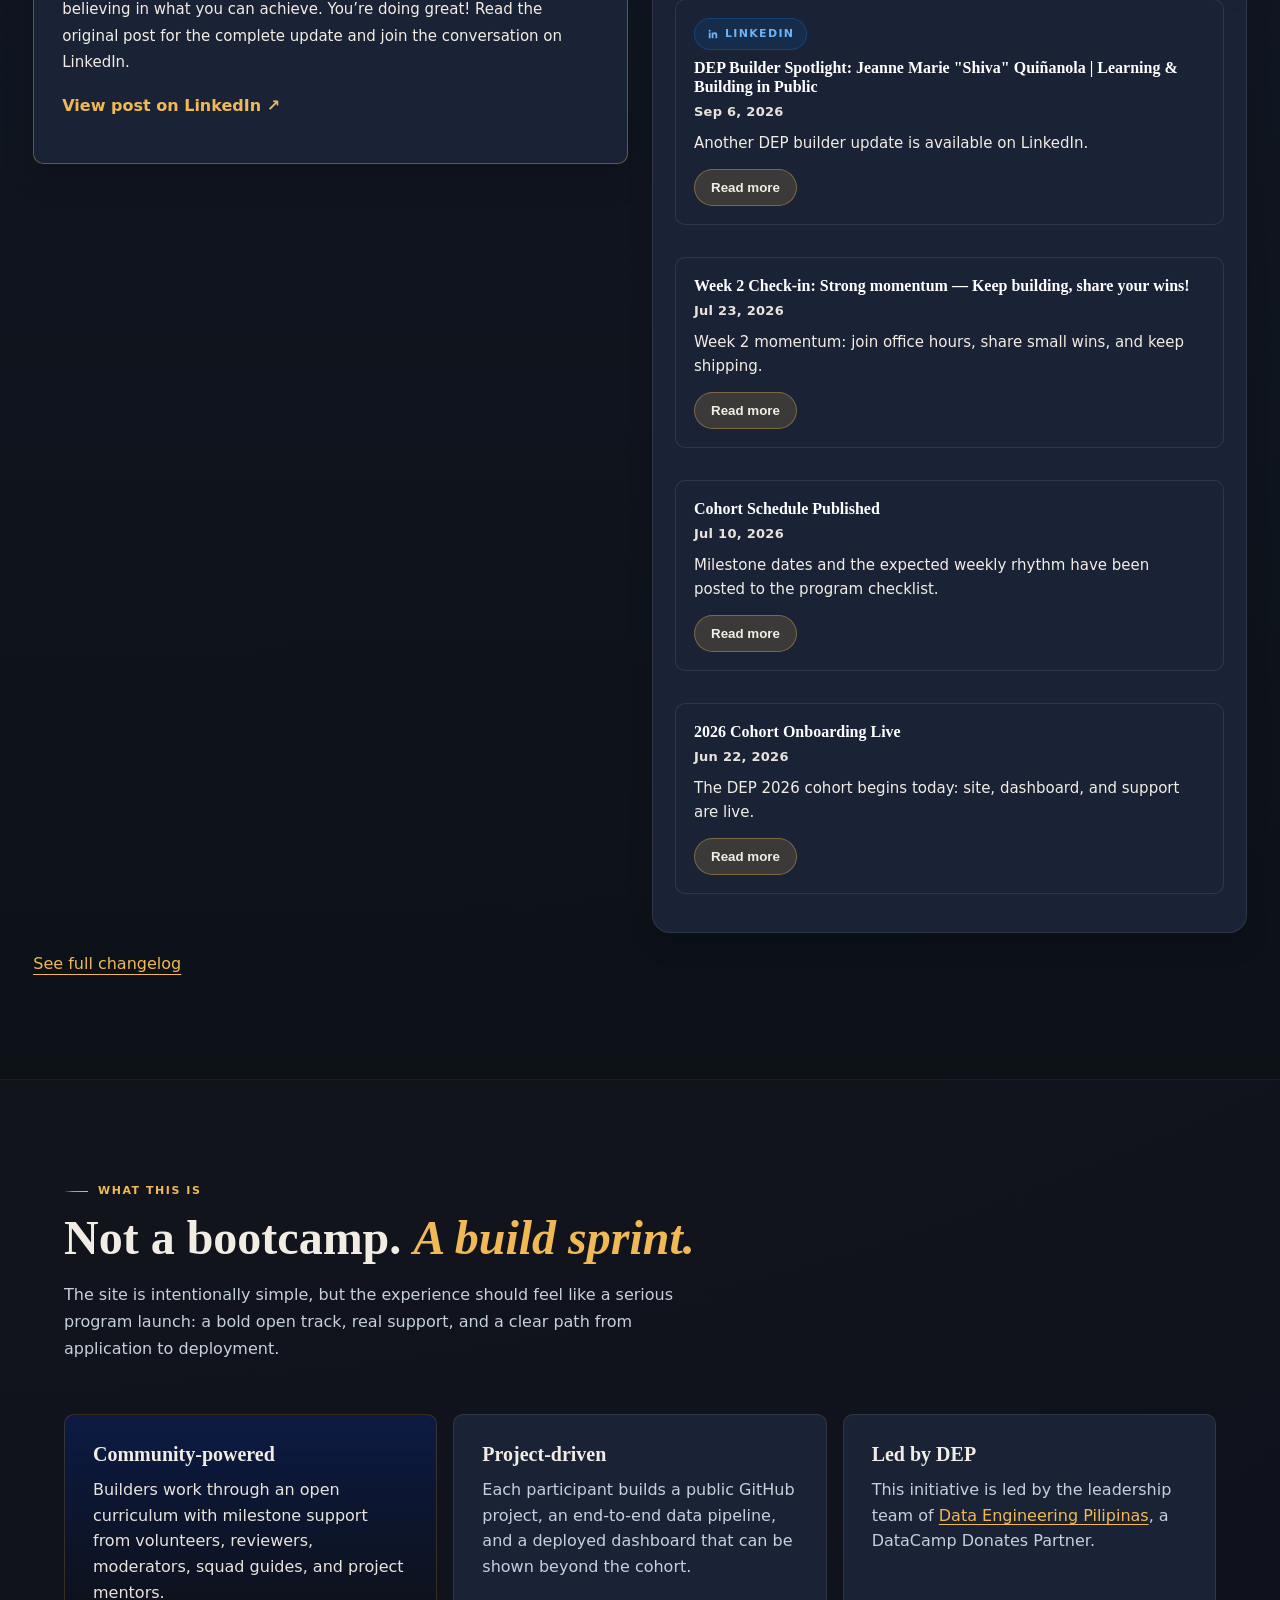
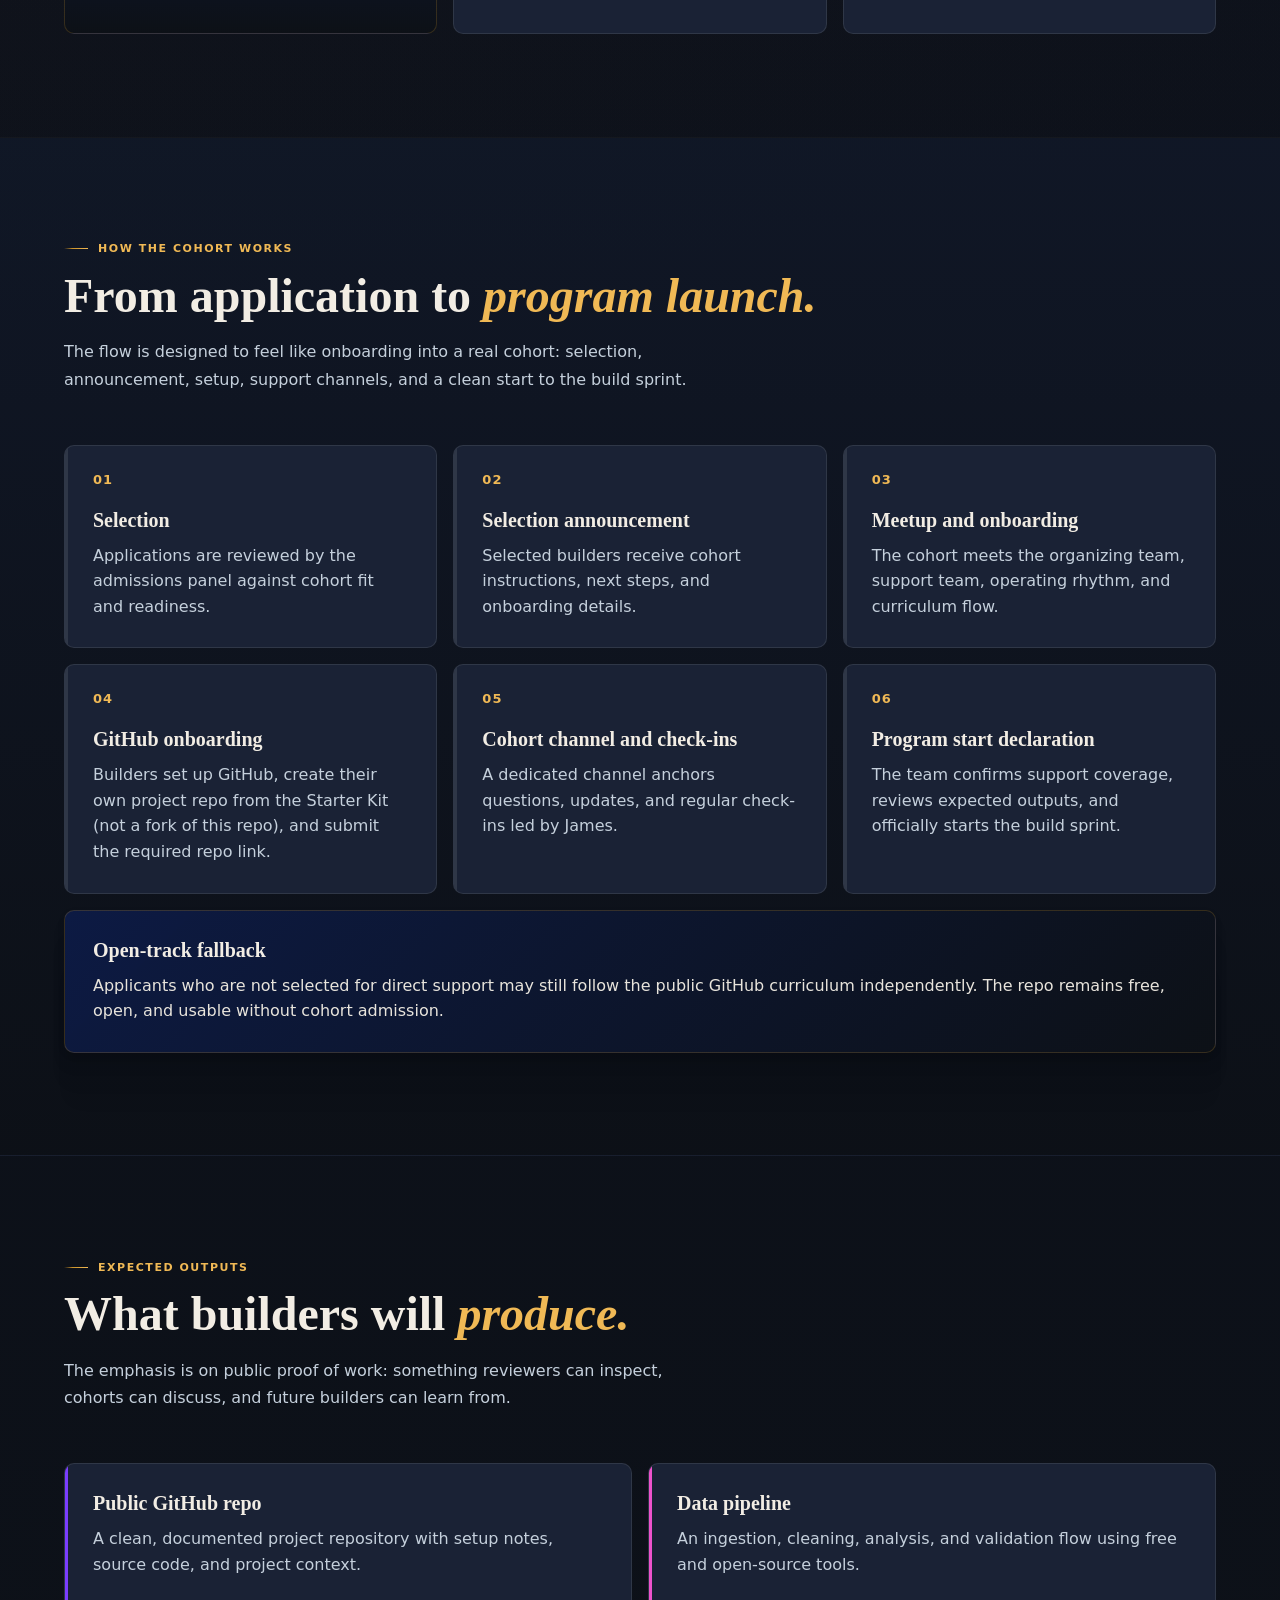
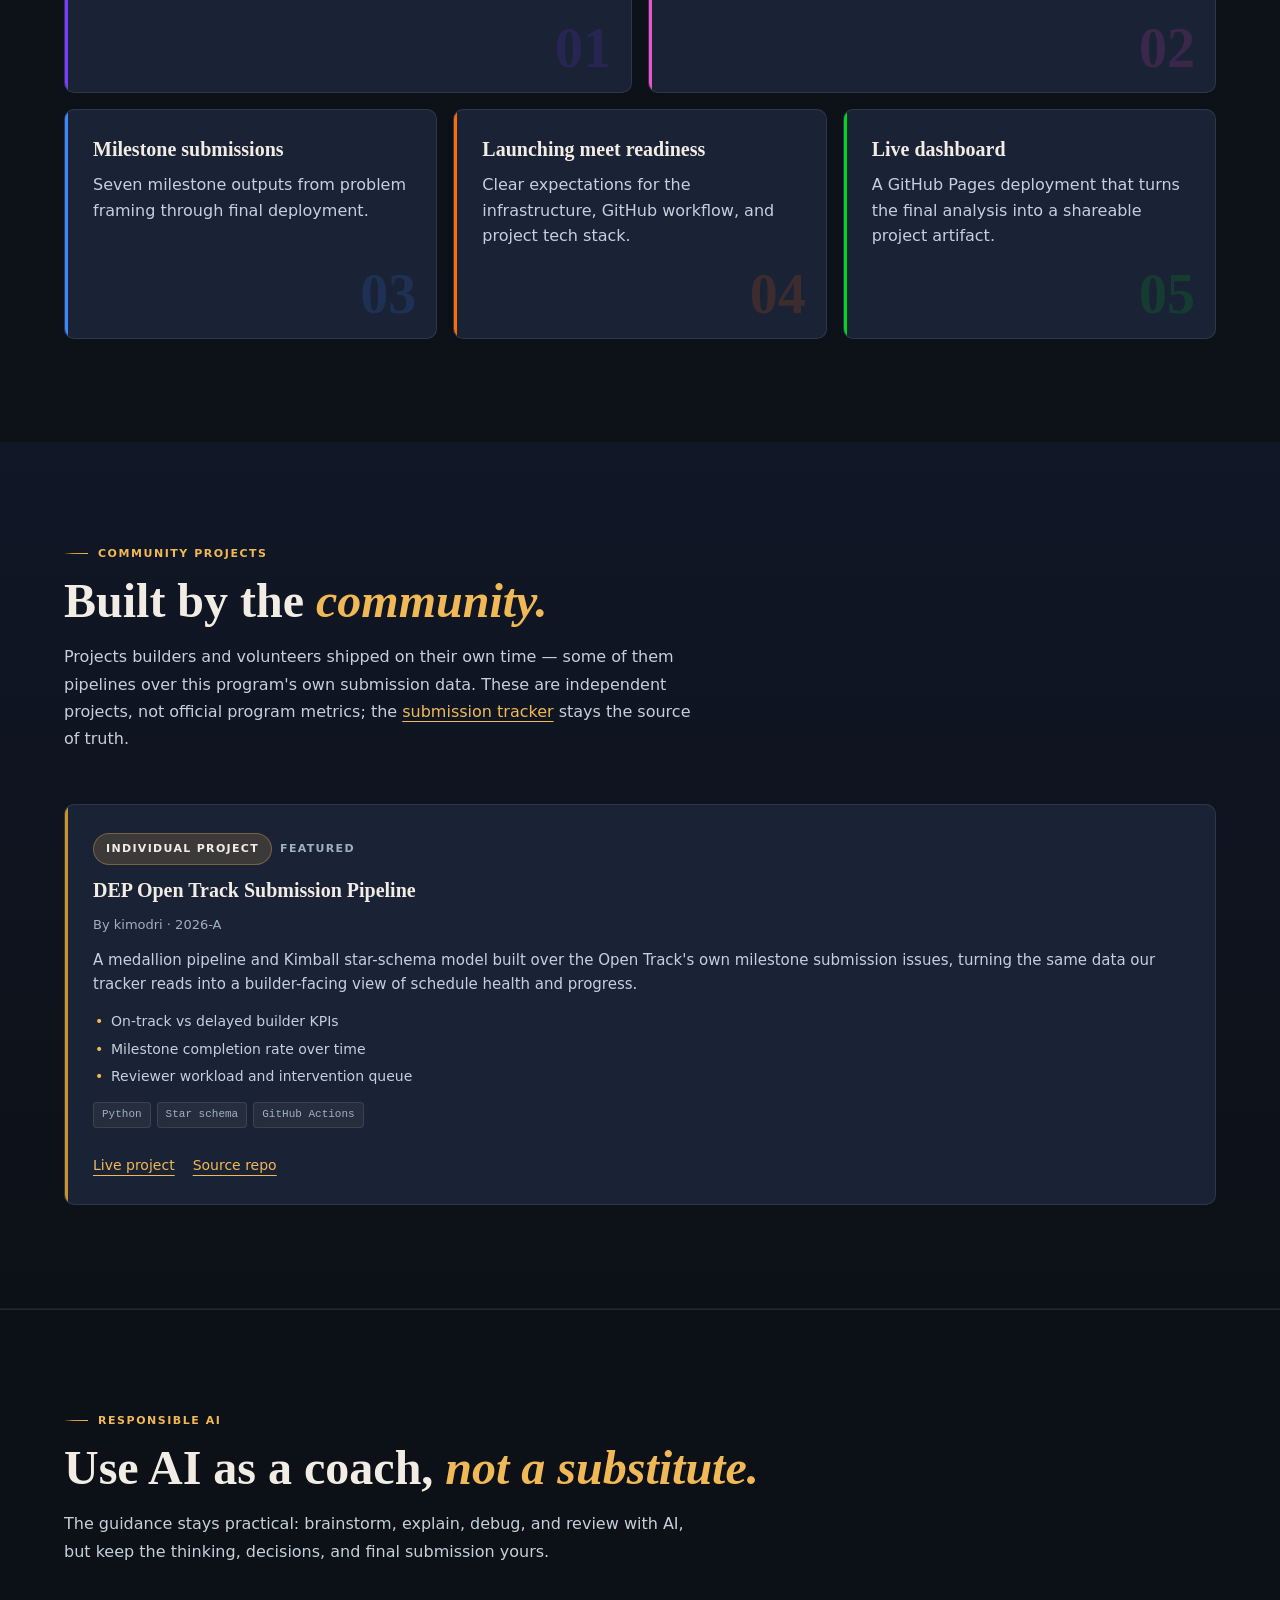
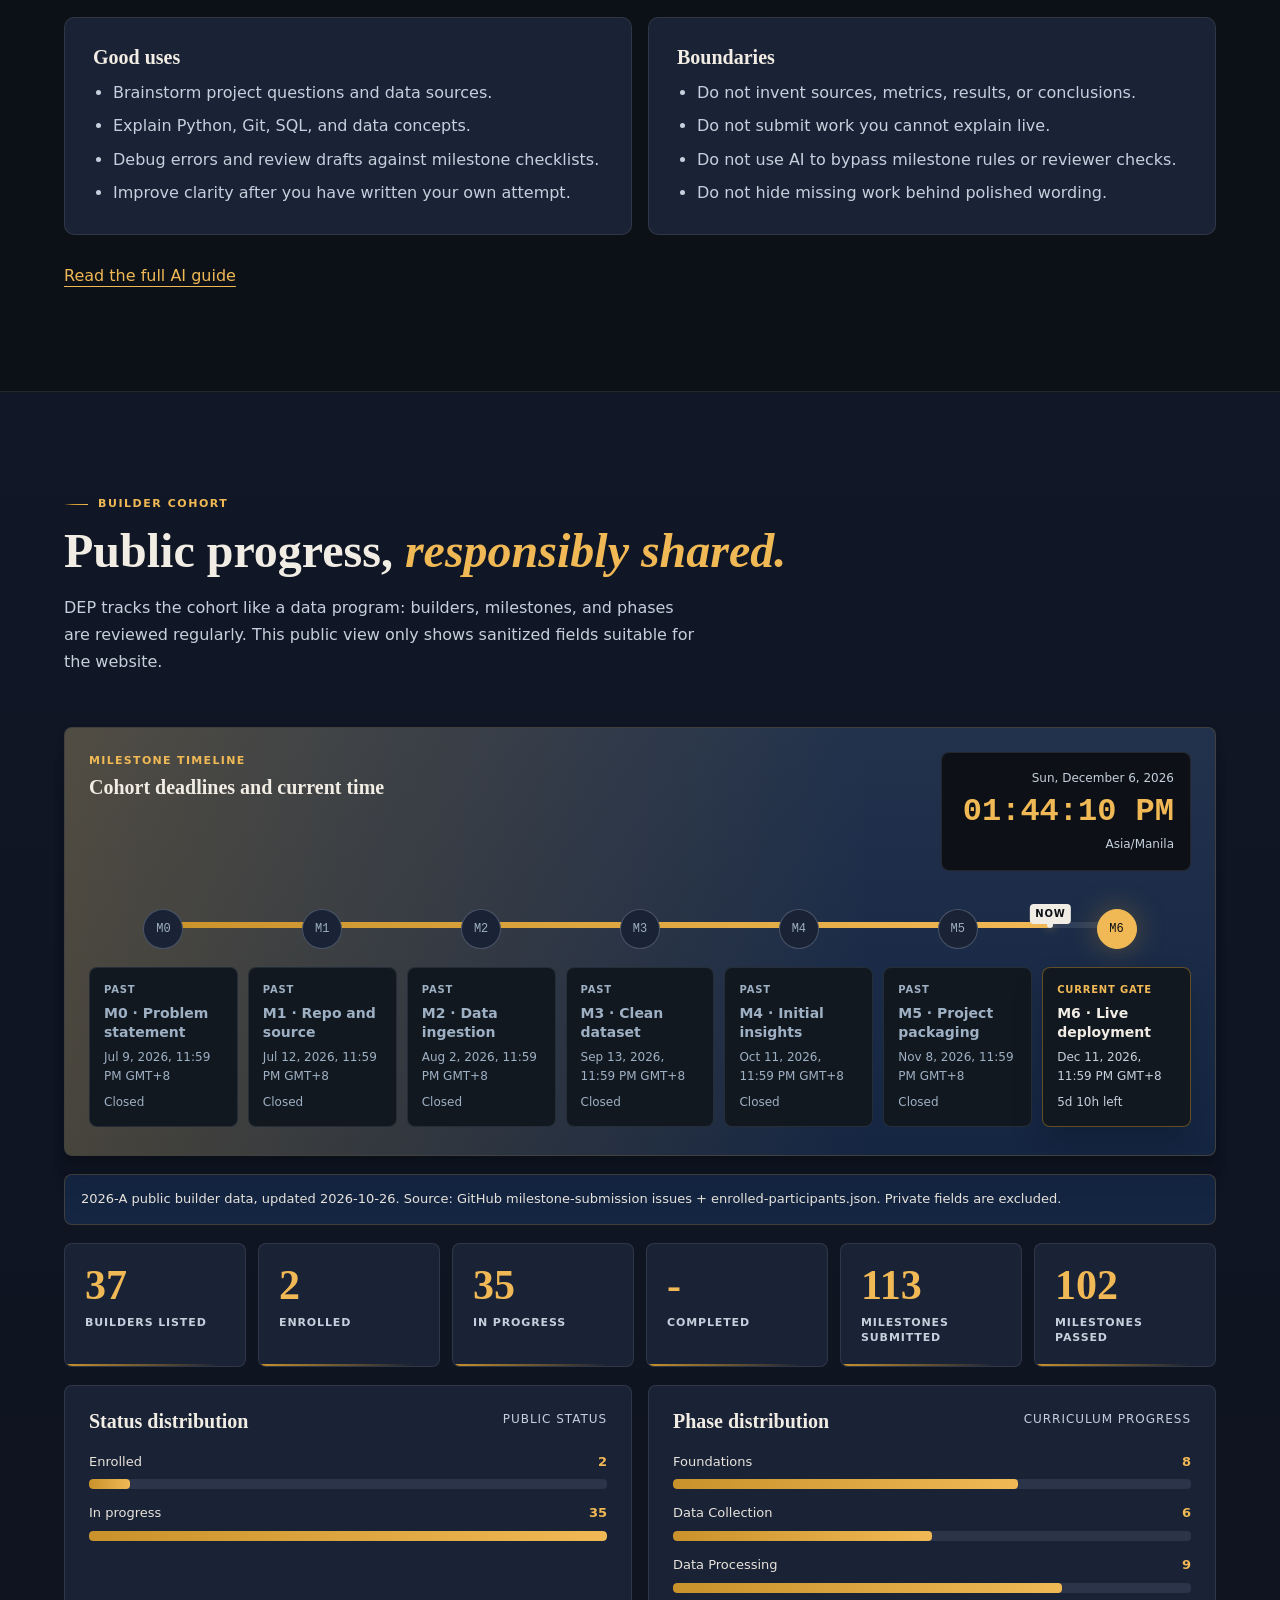
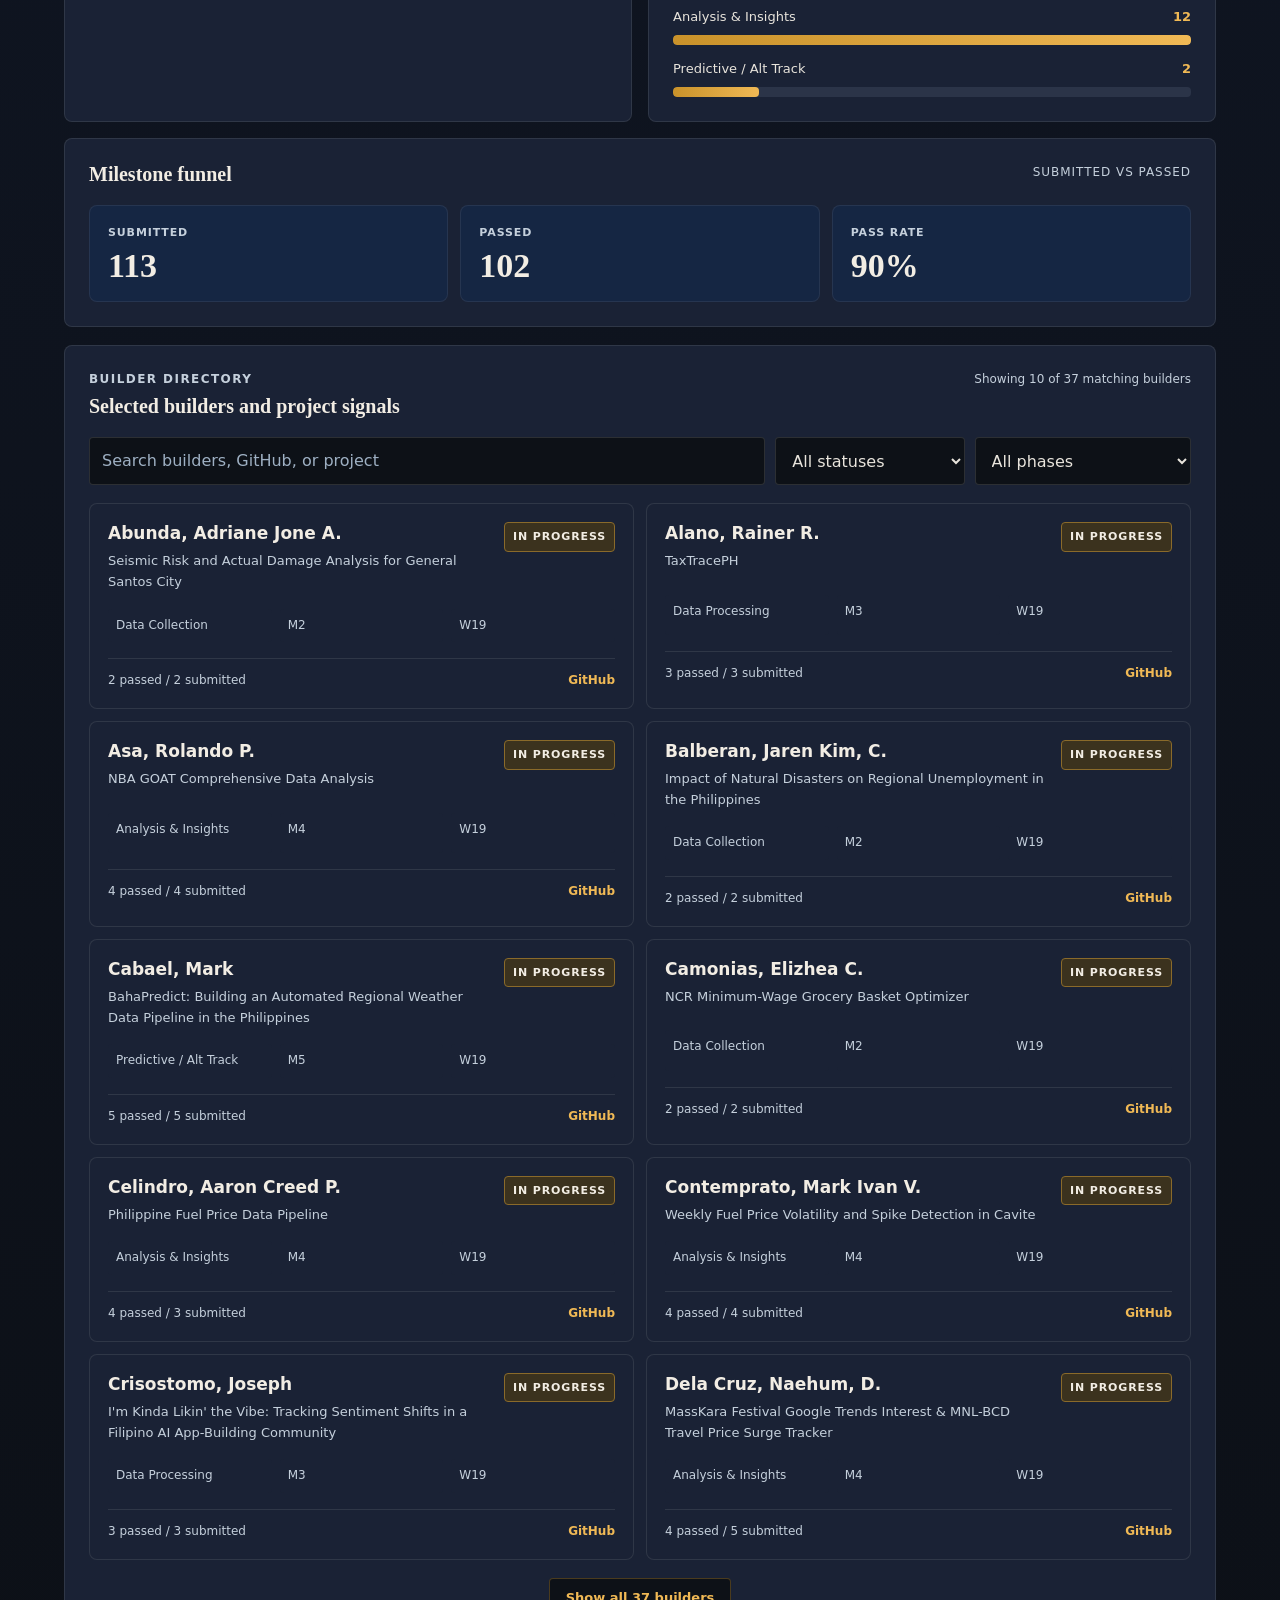
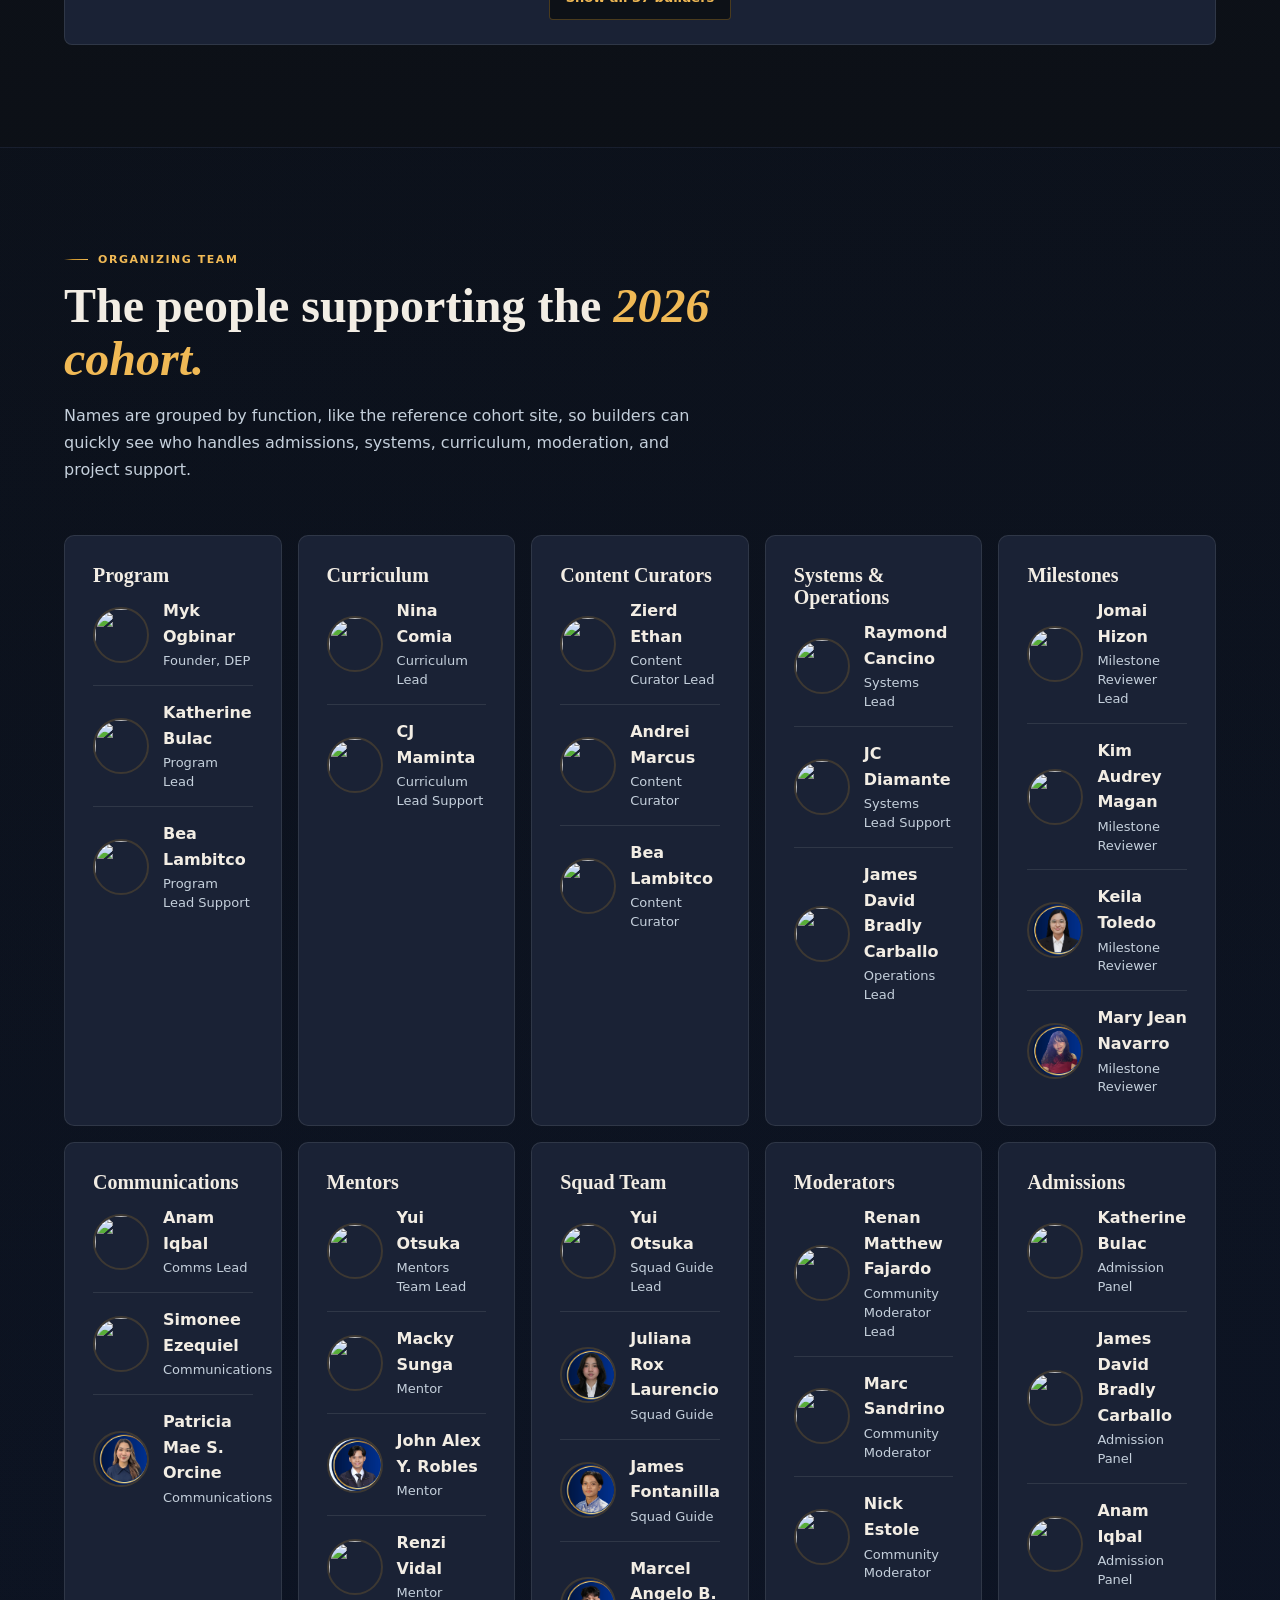
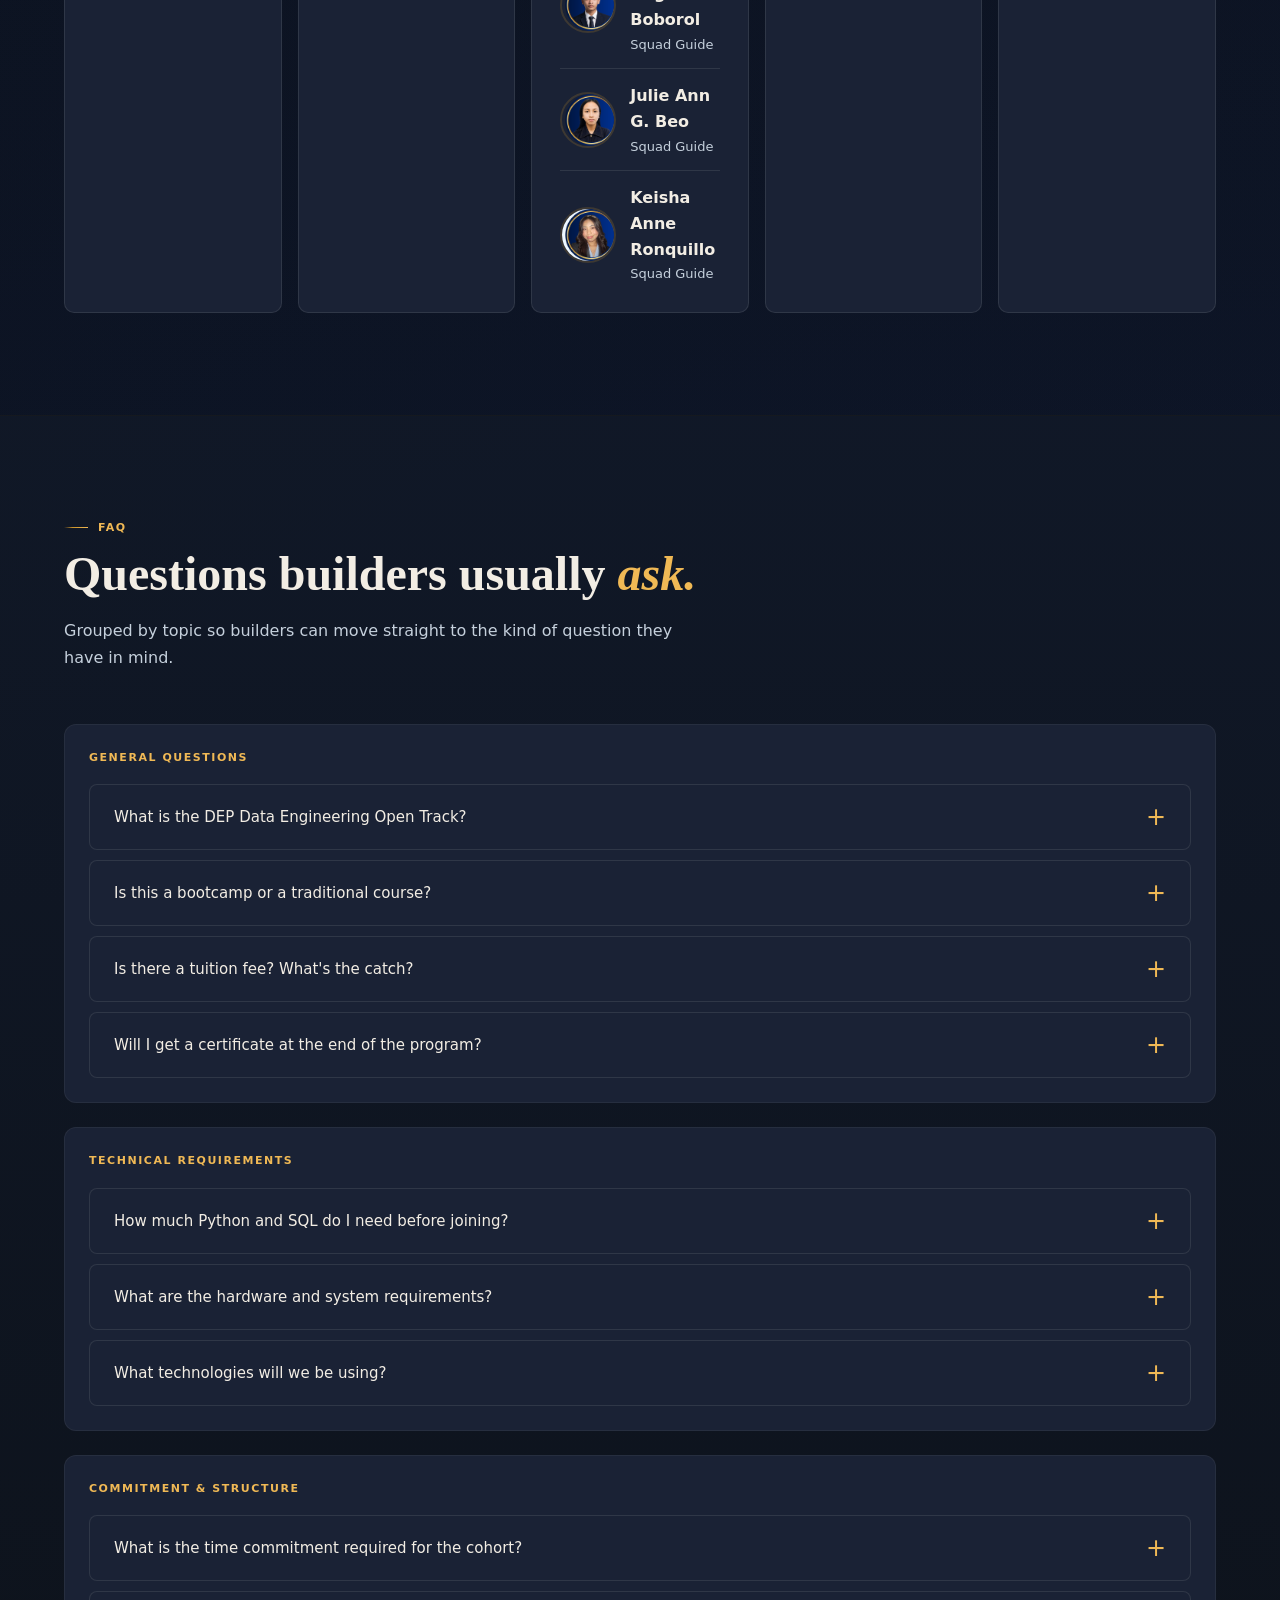
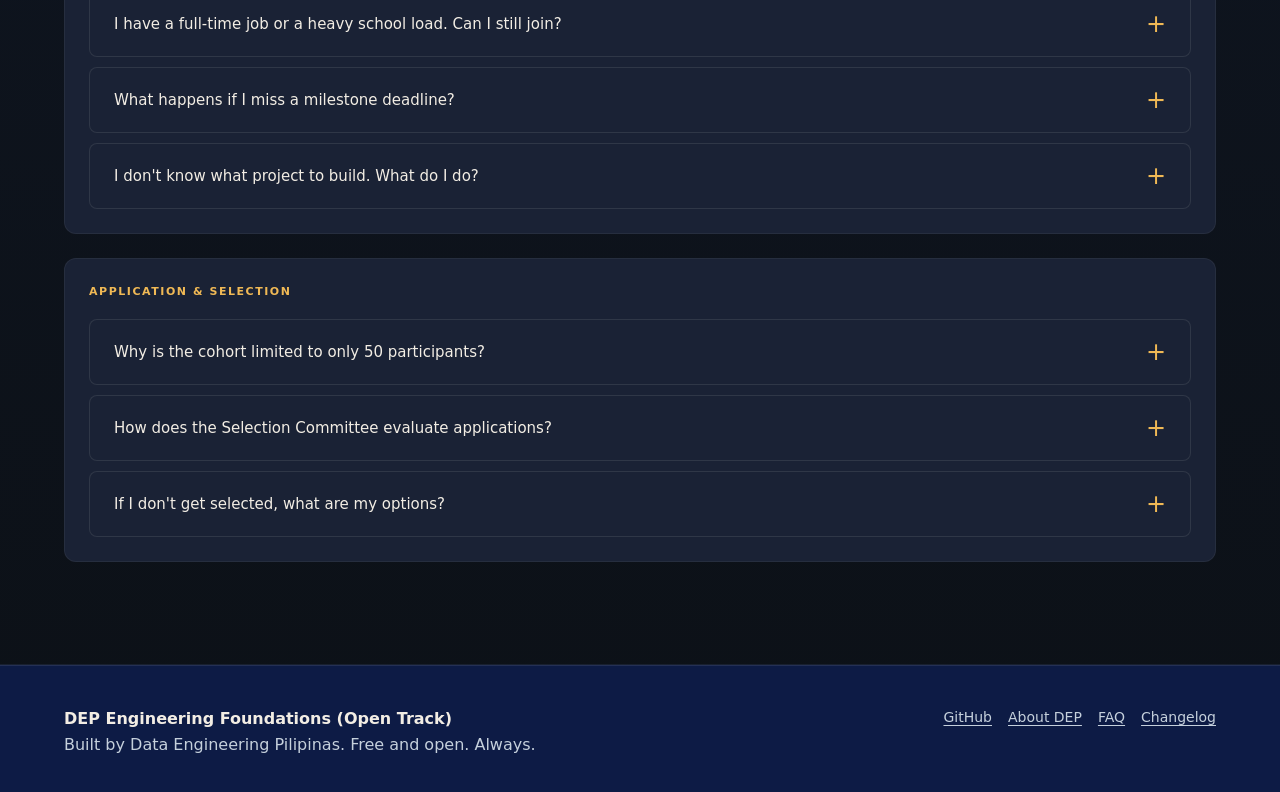
==== commit e849e385: "docs(home): give the cohort as June to December on the homepage Review follow-up from smmariquit on " ====
--- a/docs/index.html
+++ b/docs/index.html
@@ -78,7 +78,7 @@
                 <div class="hero-glow hero-glow-gold" aria-hidden="true"></div>
                 <div class="hero-glow hero-glow-blue" aria-hidden="true"></div>
                 <div class="hero-copy">
-                    <p class="hero-eyebrow">2026 Cohort / June to November</p>
+                    <p class="hero-eyebrow">2026 Cohort / June to December</p>
                     <p class="hero-tagline">
                         Community-powered, not classroom-shaped.
                     </p>
